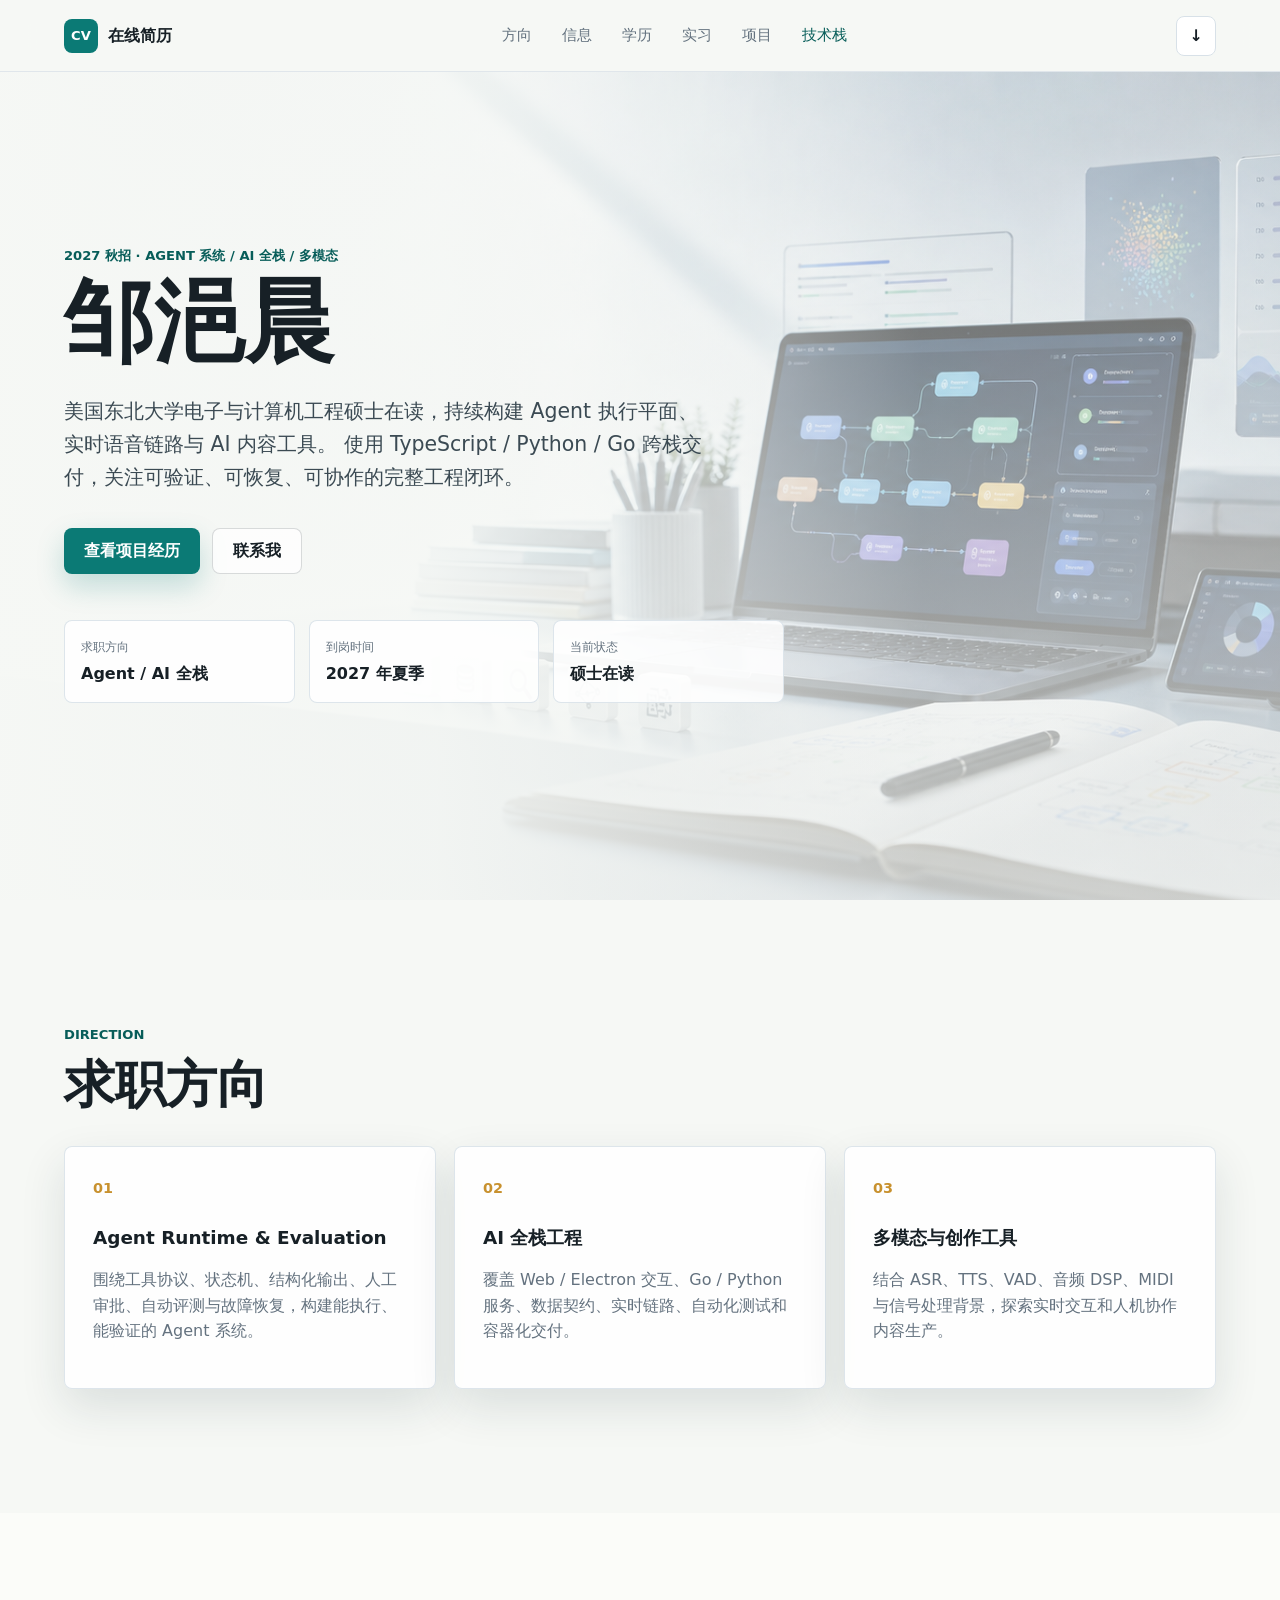
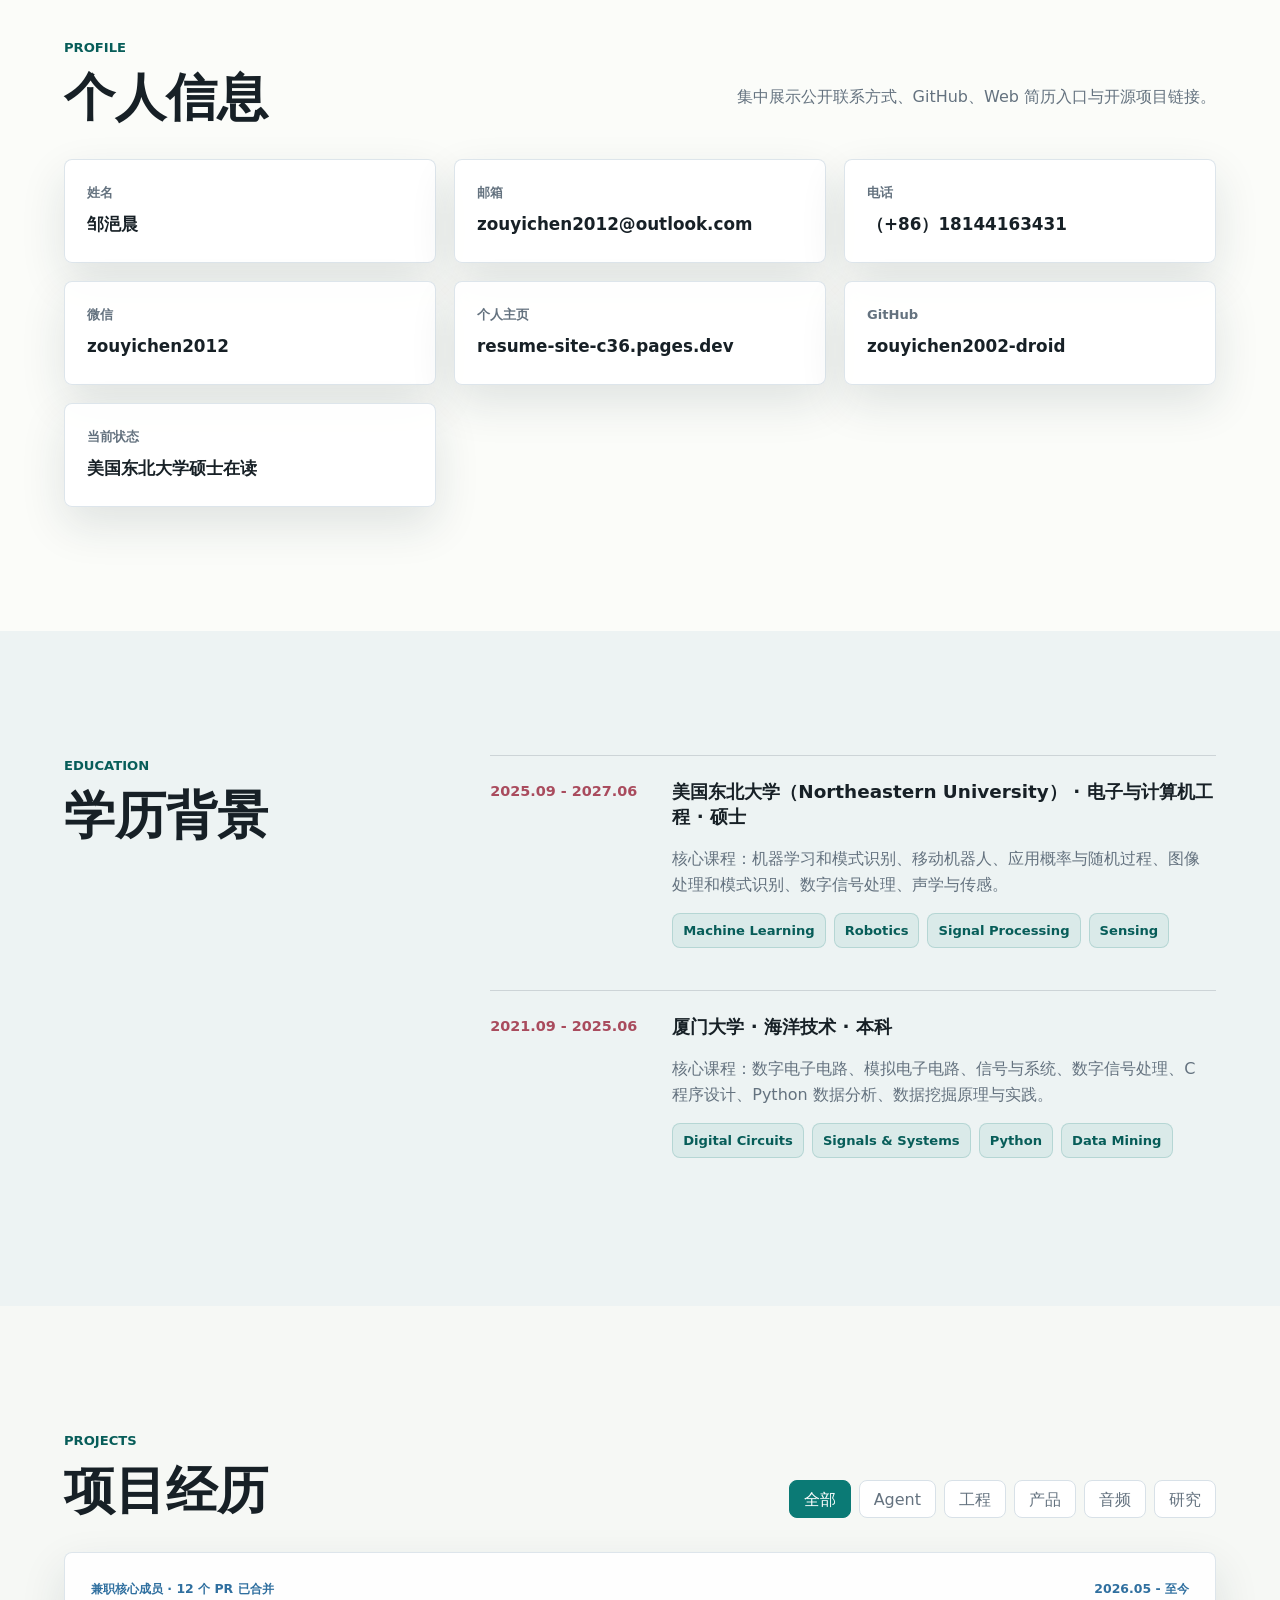
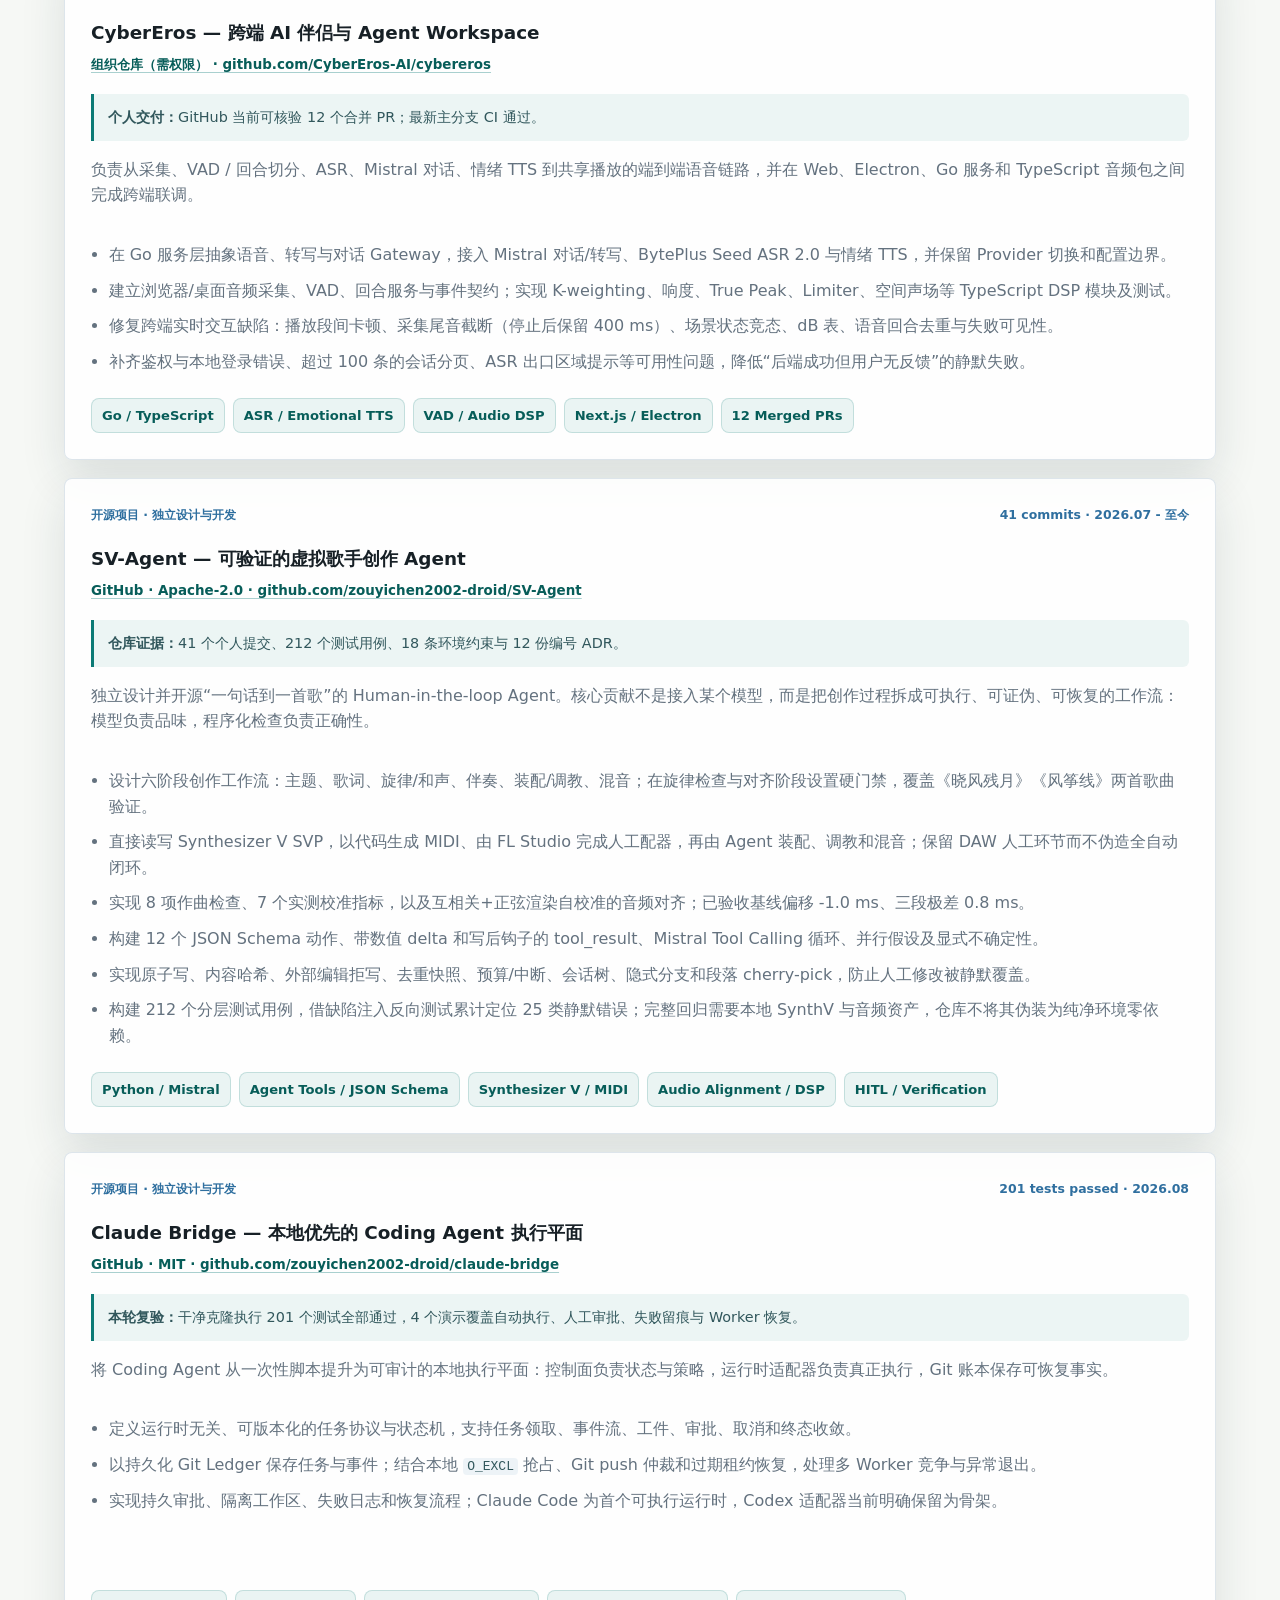
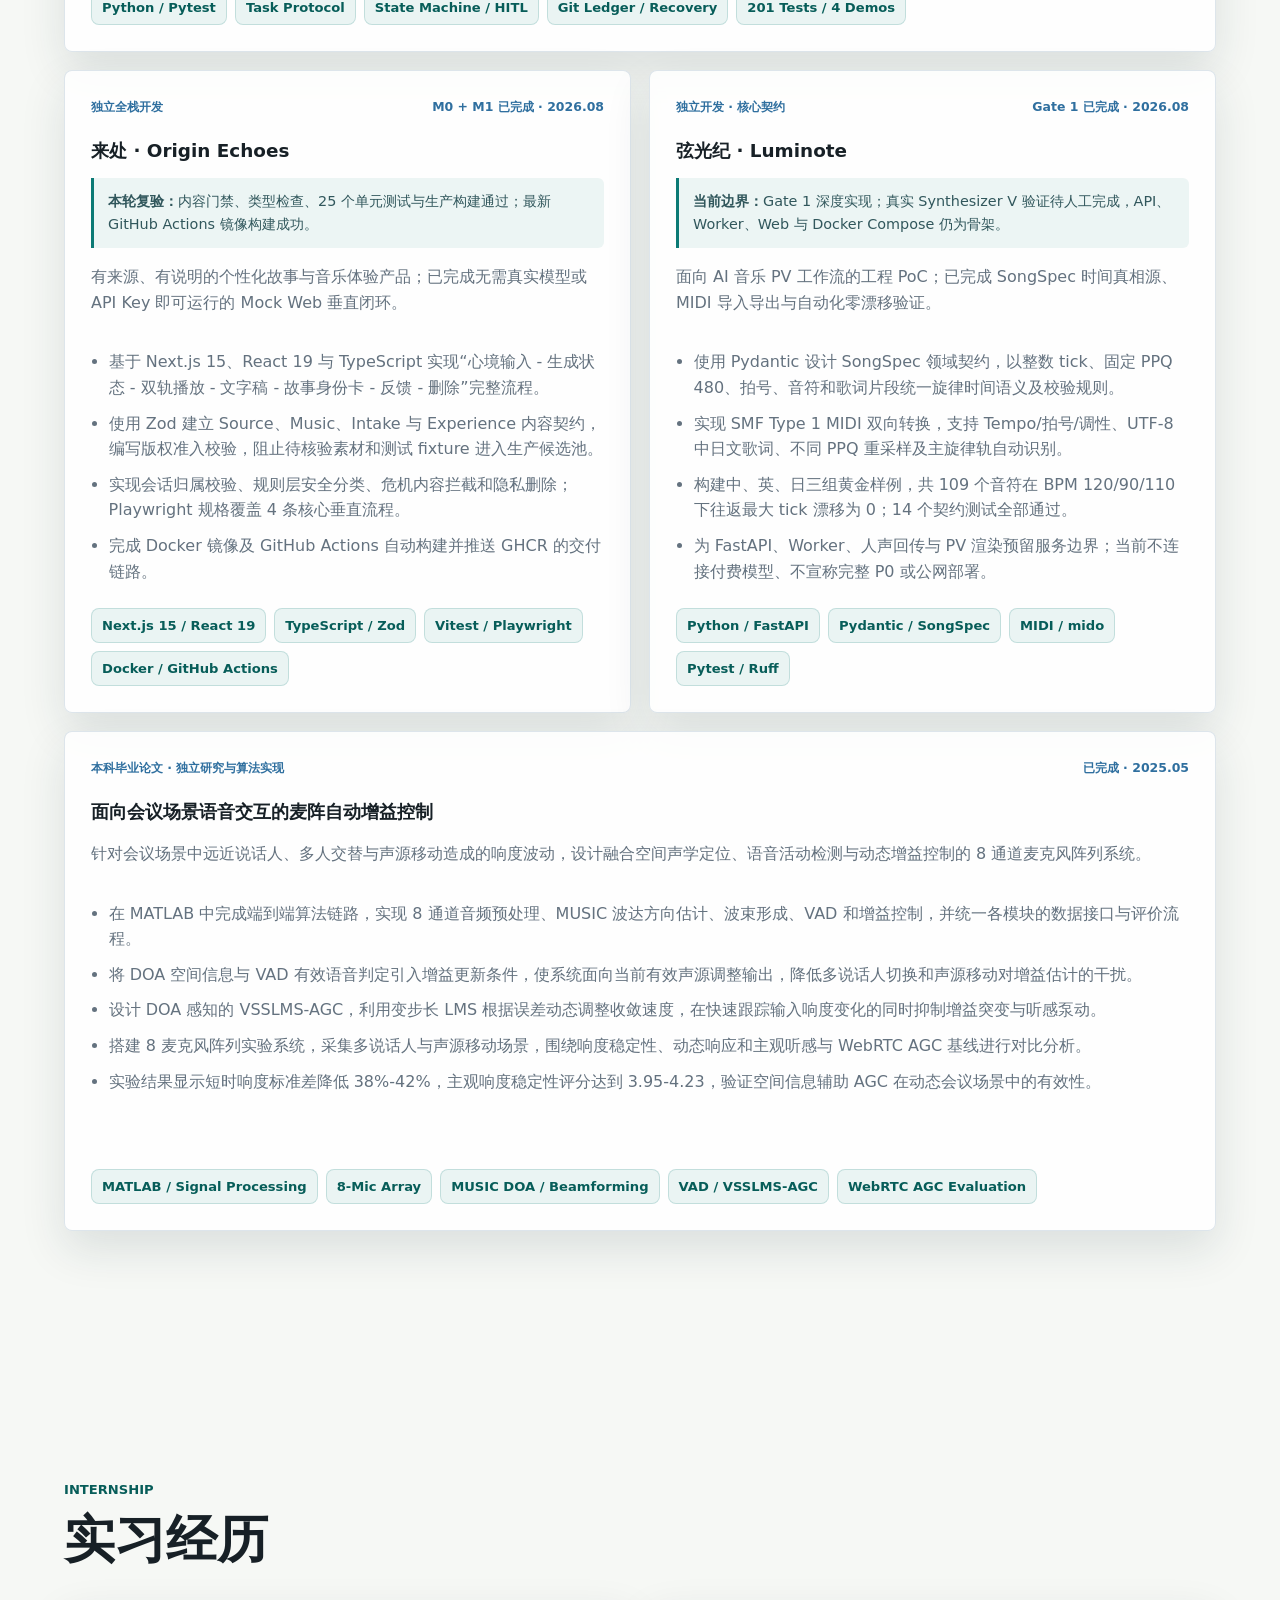
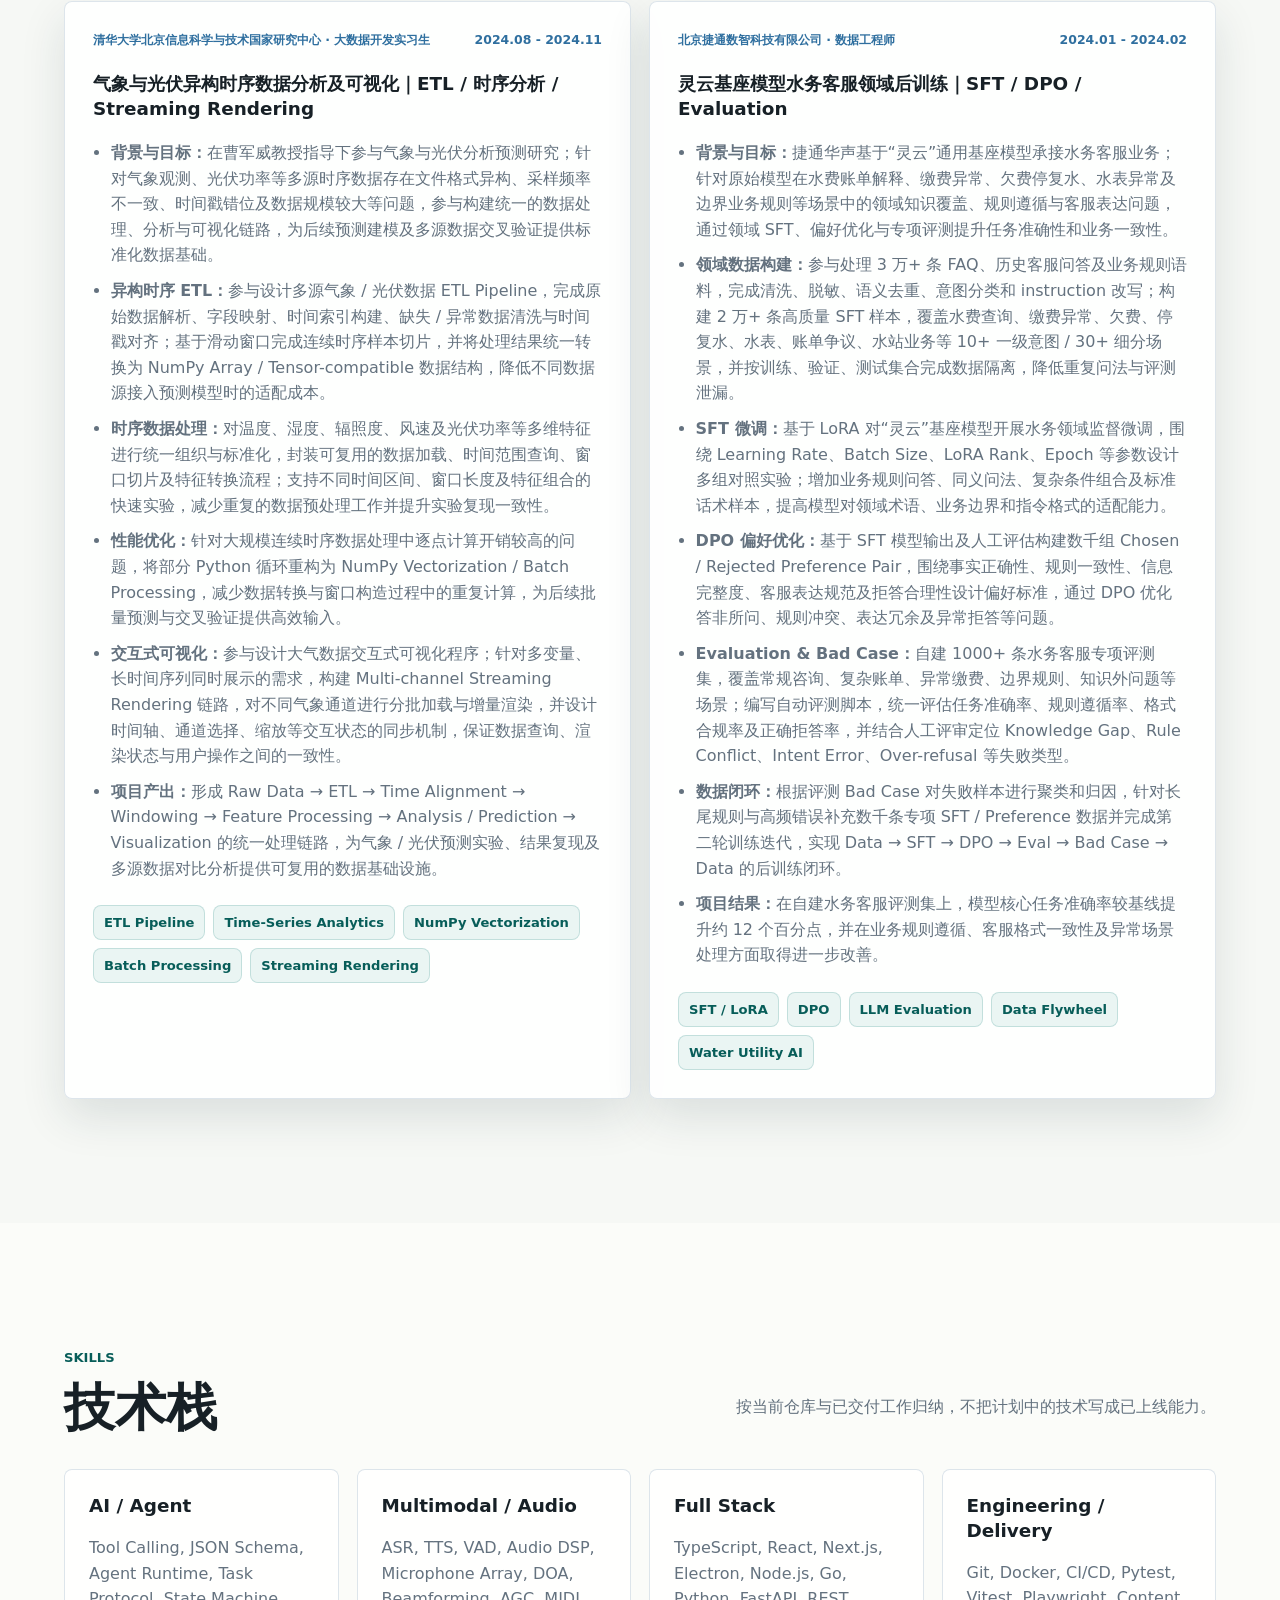
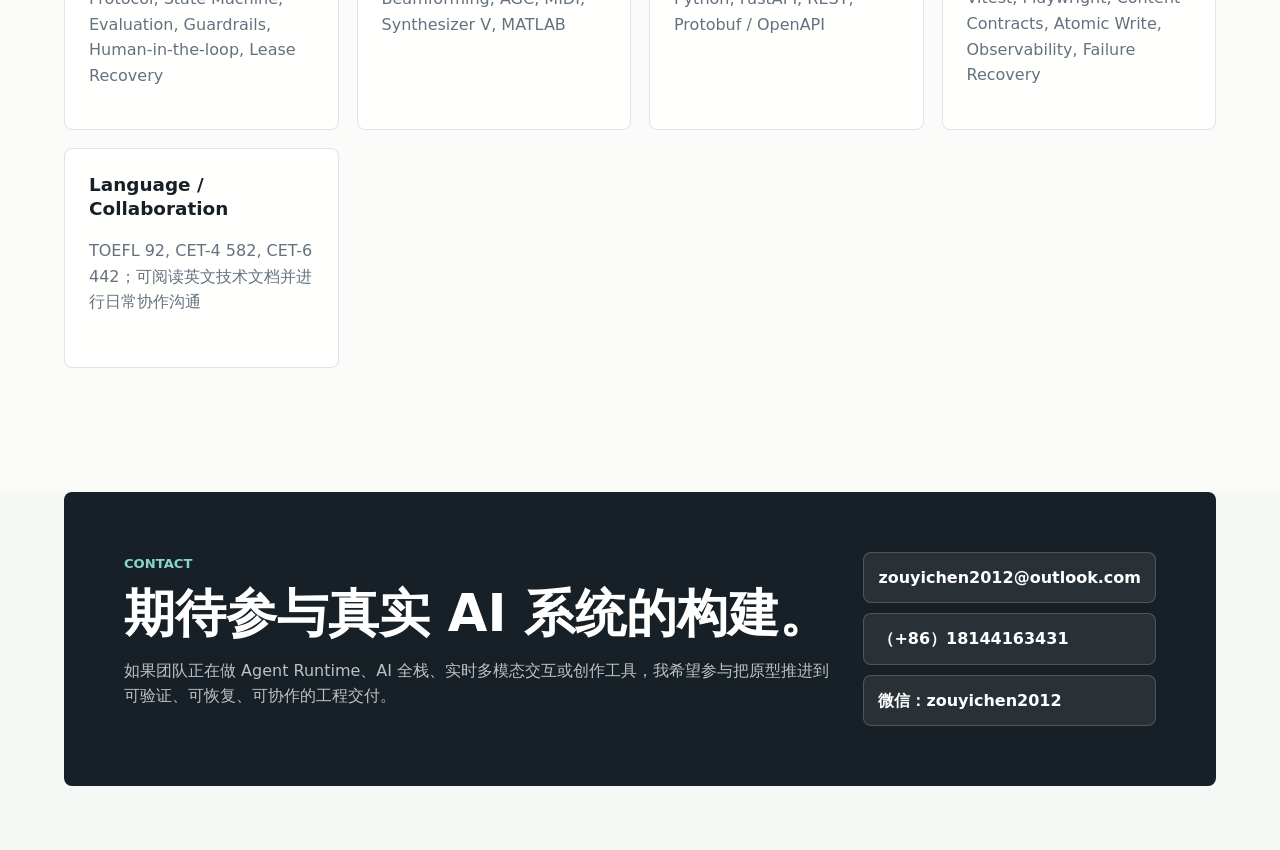
==== index.html @ dcbd3960 "Expand weather and solar internship experience" ====
<!doctype html>
<html lang="zh-CN">
  <head>
    <meta charset="UTF-8" />
    <meta name="viewport" content="width=device-width, initial-scale=1.0" />
    <title>邹浥晨 | Agent 系统 / AI 全栈 / 多模态工程</title>
    <meta
      name="description"
      content="邹浥晨的 2027 秋招在线简历，聚焦 Agent 系统、AI 全栈、多模态交互与可验证工程交付。"
    />
    <meta property="og:title" content="邹浥晨 | Agent 系统 / AI 全栈 / 多模态工程" />
    <meta
      property="og:description"
      content="Agent 系统、AI 全栈与多模态交互方向的在线简历和项目证据主页。"
    />
    <meta property="og:type" content="website" />
    <link
      rel="icon"
      href="data:image/svg+xml,%3Csvg xmlns='http://www.w3.org/2000/svg' viewBox='0 0 64 64'%3E%3Crect width='64' height='64' rx='14' fill='%230b7a75'/%3E%3Ctext x='32' y='40' text-anchor='middle' font-size='24' font-family='Arial' font-weight='700' fill='white'%3ECV%3C/text%3E%3C/svg%3E"
    />
    <link rel="stylesheet" href="styles.css?v=20260826-github-audit" />
  </head>
  <body>
    <header class="site-header">
      <a class="brand" href="#top" aria-label="返回顶部">
        <span class="brand-mark">CV</span>
        <span>在线简历</span>
      </a>
      <nav class="nav" aria-label="主导航">
        <a href="#direction">方向</a>
        <a href="#profile">信息</a>
        <a href="#education">学历</a>
        <a href="#internship">实习</a>
        <a href="#projects">项目</a>
        <a href="#skills">技术栈</a>
      </nav>
      <a class="icon-button" href="job-search/resume-v2/output/pdf/主版本/邹浥晨_AI-Agent开发工程师_V2.pdf" download title="下载 A4 PDF 简历">
        <span aria-hidden="true">↓</span>
        <span class="sr-only">下载 A4 PDF 简历</span>
      </a>
    </header>

    <main id="top">
      <section class="hero" aria-label="简历首页">
        <img class="hero-image" src="assets/ai-agent-hero.png" alt="AI 应用开发工作台视觉图" />
        <div class="hero-overlay"></div>
        <div class="hero-content">
          <p class="eyebrow">2027 秋招 · Agent 系统 / AI 全栈 / 多模态</p>
          <h1>邹浥晨</h1>
          <p class="hero-subtitle">
            美国东北大学电子与计算机工程硕士在读，持续构建 Agent 执行平面、实时语音链路与 AI 内容工具。
            使用 TypeScript / Python / Go 跨栈交付，关注可验证、可恢复、可协作的完整工程闭环。
          </p>
          <div class="hero-actions">
            <a class="primary-action" href="#projects">查看项目经历</a>
            <a class="secondary-action" href="mailto:zouyichen2012@outlook.com">联系我</a>
          </div>
          <dl class="hero-facts">
            <div>
              <dt>求职方向</dt>
              <dd>Agent / AI 全栈</dd>
            </div>
            <div>
              <dt>到岗时间</dt>
              <dd>2027 年夏季</dd>
            </div>
            <div>
              <dt>当前状态</dt>
              <dd>硕士在读</dd>
            </div>
          </dl>
        </div>
      </section>

      <section class="section intro-section" id="direction" aria-label="求职方向">
        <div class="section-heading">
          <p class="eyebrow">Direction</p>
          <h2>求职方向</h2>
        </div>
        <div class="intro-grid">
          <article>
            <span class="metric">01</span>
            <h3>Agent Runtime &amp; Evaluation</h3>
            <p>围绕工具协议、状态机、结构化输出、人工审批、自动评测与故障恢复，构建能执行、能验证的 Agent 系统。</p>
          </article>
          <article>
            <span class="metric">02</span>
            <h3>AI 全栈工程</h3>
            <p>覆盖 Web / Electron 交互、Go / Python 服务、数据契约、实时链路、自动化测试和容器化交付。</p>
          </article>
          <article>
            <span class="metric">03</span>
            <h3>多模态与创作工具</h3>
            <p>结合 ASR、TTS、VAD、音频 DSP、MIDI 与信号处理背景，探索实时交互和人机协作内容生产。</p>
          </article>
        </div>
      </section>

      <section class="section profile-section" id="profile" aria-label="个人信息">
        <div class="section-heading split">
          <div>
            <p class="eyebrow">Profile</p>
            <h2>个人信息</h2>
          </div>
          <p class="section-note">集中展示公开联系方式、GitHub、Web 简历入口与开源项目链接。</p>
        </div>
        <div class="profile-grid">
          <div>
            <span>姓名</span>
            <strong>邹浥晨</strong>
          </div>
          <div>
            <span>邮箱</span>
            <strong>zouyichen2012@outlook.com</strong>
          </div>
          <div>
            <span>电话</span>
            <strong>（+86）18144163431</strong>
          </div>
          <div>
            <span>微信</span>
            <strong>zouyichen2012</strong>
          </div>
          <div>
            <span>个人主页</span>
            <strong><a href="https://resume-site-c36.pages.dev/" target="_blank" rel="noreferrer">resume-site-c36.pages.dev</a></strong>
          </div>
          <div>
            <span>GitHub</span>
            <strong><a href="https://github.com/zouyichen2002-droid" target="_blank" rel="noreferrer">zouyichen2002-droid</a></strong>
          </div>
          <div>
            <span>当前状态</span>
            <strong>美国东北大学硕士在读</strong>
          </div>
        </div>
      </section>

      <section class="section two-column" id="education" aria-label="学历背景">
        <div class="section-heading">
          <p class="eyebrow">Education</p>
          <h2>学历背景</h2>
        </div>
        <div class="timeline">
          <article class="timeline-item">
            <time>2025.09 - 2027.06</time>
            <div>
              <h3>美国东北大学（Northeastern University） · 电子与计算机工程 · 硕士</h3>
              <p>核心课程：机器学习和模式识别、移动机器人、应用概率与随机过程、图像处理和模式识别、数字信号处理、声学与传感。</p>
              <div class="tags">
                <span>Machine Learning</span>
                <span>Robotics</span>
                <span>Signal Processing</span>
                <span>Sensing</span>
              </div>
            </div>
          </article>
          <article class="timeline-item">
            <time>2021.09 - 2025.06</time>
            <div>
              <h3>厦门大学 · 海洋技术 · 本科</h3>
              <p>核心课程：数字电子电路、模拟电子电路、信号与系统、数字信号处理、C 程序设计、Python 数据分析、数据挖掘原理与实践。</p>
              <div class="tags">
                <span>Digital Circuits</span>
                <span>Signals &amp; Systems</span>
                <span>Python</span>
                <span>Data Mining</span>
              </div>
            </div>
          </article>
        </div>
      </section>

      <section class="section projects-section" id="projects" aria-label="项目经历">
        <div class="section-heading split">
          <div>
            <p class="eyebrow">Projects</p>
            <h2>项目经历</h2>
          </div>
          <div class="project-tabs" role="tablist" aria-label="项目筛选">
            <button class="tab is-active" type="button" data-filter="all">全部</button>
            <button class="tab" type="button" data-filter="agent">Agent</button>
            <button class="tab" type="button" data-filter="engineering">工程</button>
            <button class="tab" type="button" data-filter="product">产品</button>
            <button class="tab" type="button" data-filter="audio">音频</button>
            <button class="tab" type="button" data-filter="research">研究</button>
          </div>
        </div>

        <div class="project-grid">
          <article class="project-card project-card--featured" data-tags="agent engineering audio product ai">
            <div class="card-topline">
              <span>兼职核心成员 · 12 个 PR 已合并</span>
              <span>2026.05 - 至今</span>
            </div>
            <h3>CyberEros — 跨端 AI 伴侣与 Agent Workspace</h3>
            <a class="project-repo-link" href="https://github.com/CyberEros-AI/cybereros" target="_blank" rel="noreferrer">组织仓库（需权限） · github.com/CyberEros-AI/cybereros</a>
            <p class="project-proof"><strong>个人交付：</strong>GitHub 当前可核验 12 个合并 PR；最新主分支 CI 通过。</p>
            <p>负责从采集、VAD / 回合切分、ASR、Mistral 对话、情绪 TTS 到共享播放的端到端语音链路，并在 Web、Electron、Go 服务和 TypeScript 音频包之间完成跨端联调。</p>
            <ul>
              <li>在 Go 服务层抽象语音、转写与对话 Gateway，接入 Mistral 对话/转写、BytePlus Seed ASR 2.0 与情绪 TTS，并保留 Provider 切换和配置边界。</li>
              <li>建立浏览器/桌面音频采集、VAD、回合服务与事件契约；实现 K-weighting、响度、True Peak、Limiter、空间声场等 TypeScript DSP 模块及测试。</li>
              <li>修复跨端实时交互缺陷：播放段间卡顿、采集尾音截断（停止后保留 400 ms）、场景状态竞态、dB 表、语音回合去重与失败可见性。</li>
              <li>补齐鉴权与本地登录错误、超过 100 条的会话分页、ASR 出口区域提示等可用性问题，降低“后端成功但用户无反馈”的静默失败。</li>
            </ul>
            <div class="tags">
              <span>Go / TypeScript</span>
              <span>ASR / Emotional TTS</span>
              <span>VAD / Audio DSP</span>
              <span>Next.js / Electron</span>
              <span>12 Merged PRs</span>
            </div>
          </article>

          <article class="project-card project-card--featured" data-tags="agent engineering audio product ai">
            <div class="card-topline">
              <span>开源项目 · 独立设计与开发</span>
              <span>41 commits · 2026.07 - 至今</span>
            </div>
            <h3>SV-Agent — 可验证的虚拟歌手创作 Agent</h3>
            <a class="project-repo-link" href="https://github.com/zouyichen2002-droid/SV-Agent" target="_blank" rel="noreferrer">GitHub · Apache-2.0 · github.com/zouyichen2002-droid/SV-Agent</a>
            <p class="project-proof"><strong>仓库证据：</strong>41 个个人提交、212 个测试用例、18 条环境约束与 12 份编号 ADR。</p>
            <p>独立设计并开源“一句话到一首歌”的 Human-in-the-loop Agent。核心贡献不是接入某个模型，而是把创作过程拆成可执行、可证伪、可恢复的工作流：模型负责品味，程序化检查负责正确性。</p>
            <ul>
              <li>设计六阶段创作工作流：主题、歌词、旋律/和声、伴奏、装配/调教、混音；在旋律检查与对齐阶段设置硬门禁，覆盖《晓风残月》《风筝线》两首歌曲验证。</li>
              <li>直接读写 Synthesizer V SVP，以代码生成 MIDI、由 FL Studio 完成人工配器，再由 Agent 装配、调教和混音；保留 DAW 人工环节而不伪造全自动闭环。</li>
              <li>实现 8 项作曲检查、7 个实测校准指标，以及互相关+正弦渲染自校准的音频对齐；已验收基线偏移 -1.0 ms、三段极差 0.8 ms。</li>
              <li>构建 12 个 JSON Schema 动作、带数值 delta 和写后钩子的 tool_result、Mistral Tool Calling 循环、并行假设及显式不确定性。</li>
              <li>实现原子写、内容哈希、外部编辑拒写、去重快照、预算/中断、会话树、隐式分支和段落 cherry-pick，防止人工修改被静默覆盖。</li>
              <li>构建 212 个分层测试用例，借缺陷注入反向测试累计定位 25 类静默错误；完整回归需要本地 SynthV 与音频资产，仓库不将其伪装为纯净环境零依赖。</li>
            </ul>
            <div class="tags">
              <span>Python / Mistral</span>
              <span>Agent Tools / JSON Schema</span>
              <span>Synthesizer V / MIDI</span>
              <span>Audio Alignment / DSP</span>
              <span>HITL / Verification</span>
            </div>
          </article>

          <article class="project-card project-card--featured" data-tags="agent engineering ai">
            <div class="card-topline">
              <span>开源项目 · 独立设计与开发</span>
              <span>201 tests passed · 2026.08</span>
            </div>
            <h3>Claude Bridge — 本地优先的 Coding Agent 执行平面</h3>
            <a class="project-repo-link" href="https://github.com/zouyichen2002-droid/claude-bridge" target="_blank" rel="noreferrer">GitHub · MIT · github.com/zouyichen2002-droid/claude-bridge</a>
            <p class="project-proof"><strong>本轮复验：</strong>干净克隆执行 201 个测试全部通过，4 个演示覆盖自动执行、人工审批、失败留痕与 Worker 恢复。</p>
            <p>将 Coding Agent 从一次性脚本提升为可审计的本地执行平面：控制面负责状态与策略，运行时适配器负责真正执行，Git 账本保存可恢复事实。</p>
            <ul>
              <li>定义运行时无关、可版本化的任务协议与状态机，支持任务领取、事件流、工件、审批、取消和终态收敛。</li>
              <li>以持久化 Git Ledger 保存任务与事件；结合本地 <code>O_EXCL</code> 抢占、Git push 仲裁和过期租约恢复，处理多 Worker 竞争与异常退出。</li>
              <li>实现持久审批、隔离工作区、失败日志和恢复流程；Claude Code 为首个可执行运行时，Codex 适配器当前明确保留为骨架。</li>
            </ul>
            <div class="tags">
              <span>Python / Pytest</span>
              <span>Task Protocol</span>
              <span>State Machine / HITL</span>
              <span>Git Ledger / Recovery</span>
              <span>201 Tests / 4 Demos</span>
            </div>
          </article>

          <article class="project-card" data-tags="audio product engineering ai">
            <div class="card-topline">
              <span>独立全栈开发</span>
              <span>M0 + M1 已完成 · 2026.08</span>
            </div>
            <h3>来处 · Origin Echoes</h3>
            <p class="project-proof"><strong>本轮复验：</strong>内容门禁、类型检查、25 个单元测试与生产构建通过；最新 GitHub Actions 镜像构建成功。</p>
            <p>有来源、有说明的个性化故事与音乐体验产品；已完成无需真实模型或 API Key 即可运行的 Mock Web 垂直闭环。</p>
            <ul>
              <li>基于 Next.js 15、React 19 与 TypeScript 实现“心境输入 - 生成状态 - 双轨播放 - 文字稿 - 故事身份卡 - 反馈 - 删除”完整流程。</li>
              <li>使用 Zod 建立 Source、Music、Intake 与 Experience 内容契约，编写版权准入校验，阻止待核验素材和测试 fixture 进入生产候选池。</li>
              <li>实现会话归属校验、规则层安全分类、危机内容拦截和隐私删除；Playwright 规格覆盖 4 条核心垂直流程。</li>
              <li>完成 Docker 镜像及 GitHub Actions 自动构建并推送 GHCR 的交付链路。</li>
            </ul>
            <div class="tags">
              <span>Next.js 15 / React 19</span>
              <span>TypeScript / Zod</span>
              <span>Vitest / Playwright</span>
              <span>Docker / GitHub Actions</span>
            </div>
          </article>

          <article class="project-card" data-tags="audio product engineering ai">
            <div class="card-topline">
              <span>独立开发 · 核心契约</span>
              <span>Gate 1 已完成 · 2026.08</span>
            </div>
            <h3>弦光纪 · Luminote</h3>
            <p class="project-proof"><strong>当前边界：</strong>Gate 1 深度实现；真实 Synthesizer V 验证待人工完成，API、Worker、Web 与 Docker Compose 仍为骨架。</p>
            <p>面向 AI 音乐 PV 工作流的工程 PoC；已完成 SongSpec 时间真相源、MIDI 导入导出与自动化零漂移验证。</p>
            <ul>
              <li>使用 Pydantic 设计 SongSpec 领域契约，以整数 tick、固定 PPQ 480、拍号、音符和歌词片段统一旋律时间语义及校验规则。</li>
              <li>实现 SMF Type 1 MIDI 双向转换，支持 Tempo/拍号/调性、UTF-8 中日文歌词、不同 PPQ 重采样及主旋律轨自动识别。</li>
              <li>构建中、英、日三组黄金样例，共 109 个音符在 BPM 120/90/110 下往返最大 tick 漂移为 0；14 个契约测试全部通过。</li>
              <li>为 FastAPI、Worker、人声回传与 PV 渲染预留服务边界；当前不连接付费模型、不宣称完整 P0 或公网部署。</li>
            </ul>
            <div class="tags">
              <span>Python / FastAPI</span>
              <span>Pydantic / SongSpec</span>
              <span>MIDI / mido</span>
              <span>Pytest / Ruff</span>
            </div>
          </article>

          <article class="project-card project-card--featured" data-tags="audio research engineering">
            <div class="card-topline">
              <span>本科毕业论文 · 独立研究与算法实现</span>
              <span>已完成 · 2025.05</span>
            </div>
            <h3>面向会议场景语音交互的麦阵自动增益控制</h3>
            <p>针对会议场景中远近说话人、多人交替与声源移动造成的响度波动，设计融合空间声学定位、语音活动检测与动态增益控制的 8 通道麦克风阵列系统。</p>
            <ul>
              <li>在 MATLAB 中完成端到端算法链路，实现 8 通道音频预处理、MUSIC 波达方向估计、波束形成、VAD 和增益控制，并统一各模块的数据接口与评价流程。</li>
              <li>将 DOA 空间信息与 VAD 有效语音判定引入增益更新条件，使系统面向当前有效声源调整输出，降低多说话人切换和声源移动对增益估计的干扰。</li>
              <li>设计 DOA 感知的 VSSLMS-AGC，利用变步长 LMS 根据误差动态调整收敛速度，在快速跟踪输入响度变化的同时抑制增益突变与听感泵动。</li>
              <li>搭建 8 麦克风阵列实验系统，采集多说话人与声源移动场景，围绕响度稳定性、动态响应和主观听感与 WebRTC AGC 基线进行对比分析。</li>
              <li>实验结果显示短时响度标准差降低 38%-42%，主观响度稳定性评分达到 3.95-4.23，验证空间信息辅助 AGC 在动态会议场景中的有效性。</li>
            </ul>
            <div class="tags">
              <span>MATLAB / Signal Processing</span>
              <span>8-Mic Array</span>
              <span>MUSIC DOA / Beamforming</span>
              <span>VAD / VSSLMS-AGC</span>
              <span>WebRTC AGC Evaluation</span>
            </div>
          </article>
        </div>
      </section>

      <section class="section" id="internship" aria-label="实习经历">
        <div class="section-heading">
          <p class="eyebrow">Internship</p>
          <h2>实习经历</h2>
        </div>
        <div class="experience-list">
          <article class="experience-card">
            <div class="card-topline">
              <span>清华大学北京信息科学与技术国家研究中心 · 大数据开发实习生</span>
              <span>2024.08 - 2024.11</span>
            </div>
            <h3>气象与光伏异构时序数据分析及可视化｜ETL / 时序分析 / Streaming Rendering</h3>
            <ul>
              <li><strong>背景与目标：</strong>在曹军威教授指导下参与气象与光伏分析预测研究；针对气象观测、光伏功率等多源时序数据存在文件格式异构、采样频率不一致、时间戳错位及数据规模较大等问题，参与构建统一的数据处理、分析与可视化链路，为后续预测建模及多源数据交叉验证提供标准化数据基础。</li>
              <li><strong>异构时序 ETL：</strong>参与设计多源气象 / 光伏数据 ETL Pipeline，完成原始数据解析、字段映射、时间索引构建、缺失 / 异常数据清洗与时间戳对齐；基于滑动窗口完成连续时序样本切片，并将处理结果统一转换为 NumPy Array / Tensor-compatible 数据结构，降低不同数据源接入预测模型时的适配成本。</li>
              <li><strong>时序数据处理：</strong>对温度、湿度、辐照度、风速及光伏功率等多维特征进行统一组织与标准化，封装可复用的数据加载、时间范围查询、窗口切片及特征转换流程；支持不同时间区间、窗口长度及特征组合的快速实验，减少重复的数据预处理工作并提升实验复现一致性。</li>
              <li><strong>性能优化：</strong>针对大规模连续时序数据处理中逐点计算开销较高的问题，将部分 Python 循环重构为 NumPy Vectorization / Batch Processing，减少数据转换与窗口构造过程中的重复计算，为后续批量预测与交叉验证提供高效输入。</li>
              <li><strong>交互式可视化：</strong>参与设计大气数据交互式可视化程序；针对多变量、长时间序列同时展示的需求，构建 Multi-channel Streaming Rendering 链路，对不同气象通道进行分批加载与增量渲染，并设计时间轴、通道选择、缩放等交互状态的同步机制，保证数据查询、渲染状态与用户操作之间的一致性。</li>
              <li><strong>项目产出：</strong>形成 Raw Data → ETL → Time Alignment → Windowing → Feature Processing → Analysis / Prediction → Visualization 的统一处理链路，为气象 / 光伏预测实验、结果复现及多源数据对比分析提供可复用的数据基础设施。</li>
            </ul>
            <div class="tags">
              <span>ETL Pipeline</span>
              <span>Time-Series Analytics</span>
              <span>NumPy Vectorization</span>
              <span>Batch Processing</span>
              <span>Streaming Rendering</span>
            </div>
          </article>

          <article class="experience-card">
            <div class="card-topline">
              <span>北京捷通数智科技有限公司 · 数据工程师</span>
              <span>2024.01 - 2024.02</span>
            </div>
            <h3>灵云基座模型水务客服领域后训练｜SFT / DPO / Evaluation</h3>
            <ul>
              <li><strong>背景与目标：</strong>捷通华声基于“灵云”通用基座模型承接水务客服业务；针对原始模型在水费账单解释、缴费异常、欠费停复水、水表异常及边界业务规则等场景中的领域知识覆盖、规则遵循与客服表达问题，通过领域 SFT、偏好优化与专项评测提升任务准确性和业务一致性。</li>
              <li><strong>领域数据构建：</strong>参与处理 3 万+ 条 FAQ、历史客服问答及业务规则语料，完成清洗、脱敏、语义去重、意图分类和 instruction 改写；构建 2 万+ 条高质量 SFT 样本，覆盖水费查询、缴费异常、欠费、停复水、水表、账单争议、水站业务等 10+ 一级意图 / 30+ 细分场景，并按训练、验证、测试集合完成数据隔离，降低重复问法与评测泄漏。</li>
              <li><strong>SFT 微调：</strong>基于 LoRA 对“灵云”基座模型开展水务领域监督微调，围绕 Learning Rate、Batch Size、LoRA Rank、Epoch 等参数设计多组对照实验；增加业务规则问答、同义问法、复杂条件组合及标准话术样本，提高模型对领域术语、业务边界和指令格式的适配能力。</li>
              <li><strong>DPO 偏好优化：</strong>基于 SFT 模型输出及人工评估构建数千组 Chosen / Rejected Preference Pair，围绕事实正确性、规则一致性、信息完整度、客服表达规范及拒答合理性设计偏好标准，通过 DPO 优化答非所问、规则冲突、表达冗余及异常拒答等问题。</li>
              <li><strong>Evaluation &amp; Bad Case：</strong>自建 1000+ 条水务客服专项评测集，覆盖常规咨询、复杂账单、异常缴费、边界规则、知识外问题等场景；编写自动评测脚本，统一评估任务准确率、规则遵循率、格式合规率及正确拒答率，并结合人工评审定位 Knowledge Gap、Rule Conflict、Intent Error、Over-refusal 等失败类型。</li>
              <li><strong>数据闭环：</strong>根据评测 Bad Case 对失败样本进行聚类和归因，针对长尾规则与高频错误补充数千条专项 SFT / Preference 数据并完成第二轮训练迭代，实现 Data → SFT → DPO → Eval → Bad Case → Data 的后训练闭环。</li>
              <li><strong>项目结果：</strong>在自建水务客服评测集上，模型核心任务准确率较基线提升约 12 个百分点，并在业务规则遵循、客服格式一致性及异常场景处理方面取得进一步改善。</li>
            </ul>
            <div class="tags">
              <span>SFT / LoRA</span>
              <span>DPO</span>
              <span>LLM Evaluation</span>
              <span>Data Flywheel</span>
              <span>Water Utility AI</span>
            </div>
          </article>
        </div>
      </section>

      <section class="section skills-section" id="skills" aria-label="技术栈">
        <div class="section-heading split">
          <div>
            <p class="eyebrow">Skills</p>
            <h2>技术栈</h2>
          </div>
          <p class="section-note">按当前仓库与已交付工作归纳，不把计划中的技术写成已上线能力。</p>
        </div>
        <div class="skill-board">
          <div>
            <h3>AI / Agent</h3>
            <p>Tool Calling, JSON Schema, Agent Runtime, Task Protocol, State Machine, Evaluation, Guardrails, Human-in-the-loop, Lease Recovery</p>
          </div>
          <div>
            <h3>Multimodal / Audio</h3>
            <p>ASR, TTS, VAD, Audio DSP, Microphone Array, DOA, Beamforming, AGC, MIDI, Synthesizer V, MATLAB</p>
          </div>
          <div>
            <h3>Full Stack</h3>
            <p>TypeScript, React, Next.js, Electron, Node.js, Go, Python, FastAPI, REST, Protobuf / OpenAPI</p>
          </div>
          <div>
            <h3>Engineering / Delivery</h3>
            <p>Git, Docker, CI/CD, Pytest, Vitest, Playwright, Content Contracts, Atomic Write, Observability, Failure Recovery</p>
          </div>
          <div>
            <h3>Language / Collaboration</h3>
            <p>TOEFL 92, CET-4 582, CET-6 442；可阅读英文技术文档并进行日常协作沟通</p>
          </div>
        </div>
      </section>

      <section class="contact-section" id="contact" aria-label="联系方式">
        <div>
          <p class="eyebrow">Contact</p>
          <h2>期待参与真实 AI 系统的构建。</h2>
          <p>如果团队正在做 Agent Runtime、AI 全栈、实时多模态交互或创作工具，我希望参与把原型推进到可验证、可恢复、可协作的工程交付。</p>
        </div>
        <div class="contact-actions">
          <a href="mailto:zouyichen2012@outlook.com">zouyichen2012@outlook.com</a>
          <a href="tel:+8618144163431">（+86）18144163431</a>
          <a href="#profile">微信：zouyichen2012</a>
        </div>
      </section>
    </main>

    <script src="script.js"></script>
  </body>
</html>
---- styles.css ----
:root {
  color-scheme: light;
  --ink: #172026;
  --muted: #64727f;
  --line: #d8e1e8;
  --paper: #f6f8f5;
  --panel: #ffffff;
  --accent: #0b7a75;
  --accent-strong: #075d59;
  --blue: #2f6f9f;
  --gold: #c8912e;
  --rose: #a94b5d;
  --violet: #6d5bd0;
  --shadow: 0 18px 45px rgba(27, 46, 56, 0.12);
}

* {
  box-sizing: border-box;
}

html {
  scroll-behavior: smooth;
}

body {
  margin: 0;
  background: var(--paper);
  color: var(--ink);
  font-family:
    Inter, ui-sans-serif, system-ui, -apple-system, BlinkMacSystemFont, "Segoe UI",
    "PingFang SC", "Hiragino Sans GB", "Microsoft YaHei", sans-serif;
  line-height: 1.6;
}

a {
  color: inherit;
  text-decoration: none;
}

button {
  font: inherit;
}

.sr-only {
  position: absolute;
  width: 1px;
  height: 1px;
  padding: 0;
  margin: -1px;
  overflow: hidden;
  clip: rect(0, 0, 0, 0);
  white-space: nowrap;
  border: 0;
}

.site-header {
  position: sticky;
  top: 0;
  z-index: 20;
  display: flex;
  align-items: center;
  justify-content: space-between;
  min-height: 72px;
  padding: 0 5vw;
  background: rgba(246, 248, 245, 0.84);
  border-bottom: 1px solid rgba(216, 225, 232, 0.75);
  backdrop-filter: blur(18px);
}

.brand,
.nav,
.hero-actions,
.contact-actions,
.tags,
.project-tabs {
  display: flex;
  align-items: center;
}

.brand {
  gap: 10px;
  font-weight: 760;
}

.brand-mark {
  display: grid;
  place-items: center;
  width: 34px;
  height: 34px;
  color: #ffffff;
  background: var(--accent);
  border-radius: 8px;
  font-size: 0.82rem;
}

.nav {
  gap: clamp(12px, 2.5vw, 30px);
  color: var(--muted);
  font-size: 0.95rem;
}

.nav a {
  transition: color 160ms ease;
}

.nav a:hover,
.nav a.is-active {
  color: var(--accent-strong);
}

.icon-button {
  display: grid;
  place-items: center;
  width: 40px;
  height: 40px;
  border: 1px solid var(--line);
  border-radius: 8px;
  background: var(--panel);
  color: var(--ink);
  cursor: pointer;
  font-weight: 800;
}

.hero {
  position: relative;
  min-height: calc(100vh - 72px);
  display: grid;
  align-items: center;
  overflow: hidden;
  isolation: isolate;
}

.hero-image {
  position: absolute;
  inset: 0;
  width: 100%;
  height: 100%;
  object-fit: cover;
  object-position: center;
  z-index: -2;
}

.hero-overlay {
  position: absolute;
  inset: 0;
  z-index: -1;
  background:
    linear-gradient(90deg, rgba(246, 248, 245, 0.98) 0%, rgba(246, 248, 245, 0.88) 34%, rgba(246, 248, 245, 0.26) 72%),
    linear-gradient(0deg, rgba(246, 248, 245, 0.72), rgba(246, 248, 245, 0.1));
}

.hero-content {
  width: min(760px, 90vw);
  margin-left: 5vw;
  padding: 72px 0 96px;
}

.eyebrow {
  margin: 0 0 12px;
  color: var(--accent-strong);
  font-size: 0.82rem;
  font-weight: 760;
  text-transform: uppercase;
}

h1,
h2,
h3,
p {
  overflow-wrap: anywhere;
}

h1 {
  margin: 0;
  max-width: 820px;
  font-size: clamp(2.8rem, 7vw, 6.5rem);
  line-height: 1;
  font-weight: 840;
}

h2 {
  margin: 0;
  font-size: clamp(2rem, 4vw, 3.5rem);
  line-height: 1.08;
}

h3 {
  margin: 0;
  font-size: 1.15rem;
  line-height: 1.35;
}

.hero-subtitle {
  max-width: 650px;
  margin: 28px 0 0;
  color: #3b4a53;
  font-size: clamp(1.05rem, 2vw, 1.28rem);
}

.hero-actions {
  flex-wrap: wrap;
  gap: 12px;
  margin-top: 34px;
}

.primary-action,
.secondary-action {
  min-height: 46px;
  display: inline-flex;
  align-items: center;
  justify-content: center;
  padding: 0 20px;
  border-radius: 8px;
  font-weight: 720;
}

.primary-action {
  color: #ffffff;
  background: var(--accent);
  box-shadow: 0 12px 28px rgba(11, 122, 117, 0.22);
}

.secondary-action {
  border: 1px solid rgba(23, 32, 38, 0.16);
  background: rgba(255, 255, 255, 0.74);
}

.hero-facts {
  display: grid;
  grid-template-columns: repeat(3, minmax(0, 1fr));
  gap: 14px;
  width: min(720px, 90vw);
  margin: 46px 0 0;
}

.hero-facts div,
.intro-grid article,
.project-card,
.skill-board div {
  background: rgba(255, 255, 255, 0.86);
  border: 1px solid rgba(216, 225, 232, 0.86);
  border-radius: 8px;
}

.hero-facts div {
  padding: 16px;
}

dt {
  color: var(--muted);
  font-size: 0.78rem;
}

dd {
  margin: 4px 0 0;
  font-weight: 760;
}

.section {
  padding: clamp(72px, 10vw, 124px) 5vw;
}

.section-heading {
  max-width: 860px;
  margin-bottom: 34px;
}

.section-heading.split {
  max-width: none;
  display: flex;
  align-items: end;
  justify-content: space-between;
  gap: 24px;
}

.intro-grid,
.project-grid,
.skill-board,
.profile-grid,
.experience-list {
  display: grid;
  gap: 18px;
}

.intro-grid {
  grid-template-columns: repeat(3, minmax(0, 1fr));
}

.intro-grid article {
  padding: 28px;
  box-shadow: var(--shadow);
}

.metric {
  display: inline-block;
  margin-bottom: 26px;
  color: var(--gold);
  font-size: 0.9rem;
  font-weight: 820;
}

.intro-grid p,
.project-card p,
.project-card li,
.experience-card li,
.timeline-item p,
.skill-board p,
.contact-section p,
.section-note {
  color: var(--muted);
}

.profile-section {
  background: #fbfcf9;
}

.profile-grid {
  grid-template-columns: repeat(3, minmax(0, 1fr));
}

.profile-grid div,
.experience-card {
  background: rgba(255, 255, 255, 0.9);
  border: 1px solid rgba(216, 225, 232, 0.86);
  border-radius: 8px;
  box-shadow: var(--shadow);
}

.profile-grid div {
  min-height: 104px;
  padding: 22px;
}

.profile-grid span {
  display: block;
  color: var(--muted);
  font-size: 0.82rem;
  font-weight: 720;
}

.profile-grid strong {
  display: block;
  margin-top: 8px;
  font-size: 1.05rem;
  overflow-wrap: anywhere;
}

.profile-grid strong a {
  color: inherit;
  text-decoration: none;
}

.profile-grid strong a:hover {
  color: var(--accent-strong);
}

.project-tabs {
  gap: 8px;
  flex-wrap: wrap;
}

.tab {
  min-height: 38px;
  padding: 0 14px;
  border: 1px solid var(--line);
  border-radius: 8px;
  background: var(--panel);
  color: var(--muted);
  cursor: pointer;
}

.tab.is-active {
  color: #ffffff;
  border-color: var(--accent);
  background: var(--accent);
}

.project-grid {
  grid-template-columns: repeat(2, minmax(0, 1fr));
  align-items: stretch;
}

.project-card {
  display: flex;
  flex-direction: column;
  min-height: 500px;
  padding: 26px;
  box-shadow: var(--shadow);
  transition:
    transform 180ms ease,
    opacity 180ms ease;
}

.project-card--featured {
  grid-column: 1 / -1;
}

.experience-list {
  grid-template-columns: repeat(2, minmax(0, 1fr));
}

.experience-card {
  padding: 28px;
}

.experience-card ul {
  padding-left: 1.1em;
  margin: 18px 0 24px;
}

.experience-card li + li {
  margin-top: 10px;
}

.project-card.is-hidden {
  display: none;
}

.project-card:hover {
  transform: translateY(-4px);
}

.project-repo-link {
  display: inline-flex;
  align-self: flex-start;
  margin: 8px 0 4px;
  color: var(--accent-strong);
  font-size: 0.84rem;
  font-weight: 760;
  text-decoration: underline;
  text-decoration-color: rgba(11, 122, 117, 0.35);
  text-underline-offset: 3px;
}

.project-card .project-proof {
  margin: 14px 0 0;
  padding: 12px 14px;
  color: #31575c;
  background: rgba(11, 122, 117, 0.07);
  border-left: 3px solid var(--accent);
  border-radius: 0 6px 6px 0;
  font-size: 0.9rem;
}

.project-card code {
  padding: 0.08em 0.3em;
  color: #31575c;
  background: rgba(47, 111, 159, 0.08);
  border-radius: 4px;
}

.card-topline {
  display: flex;
  justify-content: space-between;
  gap: 16px;
  margin-bottom: 22px;
  color: var(--blue);
  font-size: 0.78rem;
  font-weight: 760;
}

.project-card ul {
  padding-left: 1.1em;
  margin: 18px 0 24px;
}

.project-card li + li {
  margin-top: 10px;
}

.tags {
  flex-wrap: wrap;
  gap: 8px;
  margin-top: auto;
}

.tags span {
  padding: 6px 10px;
  border: 1px solid rgba(11, 122, 117, 0.18);
  border-radius: 8px;
  color: var(--accent-strong);
  background: rgba(11, 122, 117, 0.08);
  font-size: 0.82rem;
  font-weight: 700;
}

.two-column {
  display: grid;
  grid-template-columns: minmax(220px, 0.65fr) minmax(0, 1.35fr);
  gap: clamp(28px, 6vw, 82px);
  background: #edf3f3;
}

.timeline {
  display: grid;
  gap: 18px;
}

.timeline-item {
  display: grid;
  grid-template-columns: 160px minmax(0, 1fr);
  gap: 22px;
  padding: 24px 0;
  border-top: 1px solid rgba(100, 114, 127, 0.24);
}

.timeline-item time {
  color: var(--rose);
  font-size: 0.9rem;
  font-weight: 760;
}

.skills-section {
  background: #fbfcf9;
}

.skill-board {
  grid-template-columns: repeat(auto-fit, minmax(220px, 1fr));
}

.skill-board div {
  min-height: 220px;
  padding: 24px;
}

.notes-section {
  background: #f6f8f5;
}

.note-list {
  display: grid;
  gap: 14px;
}

.note-list article {
  display: grid;
  grid-template-columns: minmax(220px, 0.45fr) minmax(0, 1fr);
  gap: 24px;
  padding: 22px 0;
  border-top: 1px solid rgba(100, 114, 127, 0.22);
}

.note-list p {
  margin: 0;
  color: var(--muted);
}

.contact-section {
  display: grid;
  grid-template-columns: minmax(0, 1fr) auto;
  gap: 32px;
  align-items: center;
  margin: 0 5vw 5vw;
  padding: clamp(34px, 6vw, 60px);
  color: #ffffff;
  background: #172026;
  border-radius: 8px;
}

.contact-section .eyebrow {
  color: #84d6c5;
}

.contact-section p {
  max-width: 780px;
  color: rgba(255, 255, 255, 0.72);
}

.contact-actions {
  flex-direction: column;
  align-items: stretch;
  gap: 10px;
  min-width: 260px;
}

.contact-actions a {
  padding: 12px 14px;
  border: 1px solid rgba(255, 255, 255, 0.18);
  border-radius: 8px;
  background: rgba(255, 255, 255, 0.08);
  font-weight: 700;
}

@media (max-width: 980px) {
  .intro-grid,
  .project-grid,
  .skill-board,
  .profile-grid,
  .experience-list,
  .hero-facts,
  .two-column,
  .contact-section,
  .note-list article {
    grid-template-columns: 1fr;
  }

  .project-card {
    min-height: auto;
  }

  .project-card--featured {
    grid-column: auto;
  }

  .timeline-item {
    grid-template-columns: 1fr;
    gap: 8px;
  }
}

@media (max-width: 720px) {
  .site-header {
    min-height: auto;
    padding: 12px 4vw;
  }

  .nav {
    display: none;
  }

  .hero {
    min-height: calc(100vh - 58px);
  }

  .hero-content {
    margin-left: 4vw;
    padding-top: 58px;
    padding-bottom: 72px;
  }

  .section,
  .contact-section {
    margin-left: 0;
    margin-right: 0;
    border-radius: 0;
  }

  .section-heading.split {
    align-items: start;
    flex-direction: column;
  }

  .hero-overlay {
    background:
      linear-gradient(90deg, rgba(246, 248, 245, 0.98), rgba(246, 248, 245, 0.7)),
      linear-gradient(0deg, rgba(246, 248, 245, 0.96), rgba(246, 248, 245, 0.26));
  }

  .hero-actions a,
  .contact-actions {
    width: 100%;
  }

  .hero-actions a {
    justify-content: center;
  }

  .card-topline {
    flex-direction: column;
    gap: 4px;
  }
}

@media print {
  .site-header,
  .hero-image,
  .hero-overlay,
  .hero-actions,
  .project-tabs,
  .icon-button,
  .hero-facts {
    display: none;
  }

  body {
    background: #ffffff;
  }

  .hero {
    min-height: auto;
  }

  .hero-content,
  .section,
  .contact-section {
    width: auto;
    margin: 0;
    padding: 24px 0;
  }

  .project-grid,
  .intro-grid,
  .skill-board,
  .profile-grid,
  .experience-list,
  .two-column,
  .contact-section,
  .note-list article {
    grid-template-columns: 1fr;
  }

  .project-card,
  .intro-grid article,
  .skill-board div,
  .hero-facts div {
    box-shadow: none;
  }
}
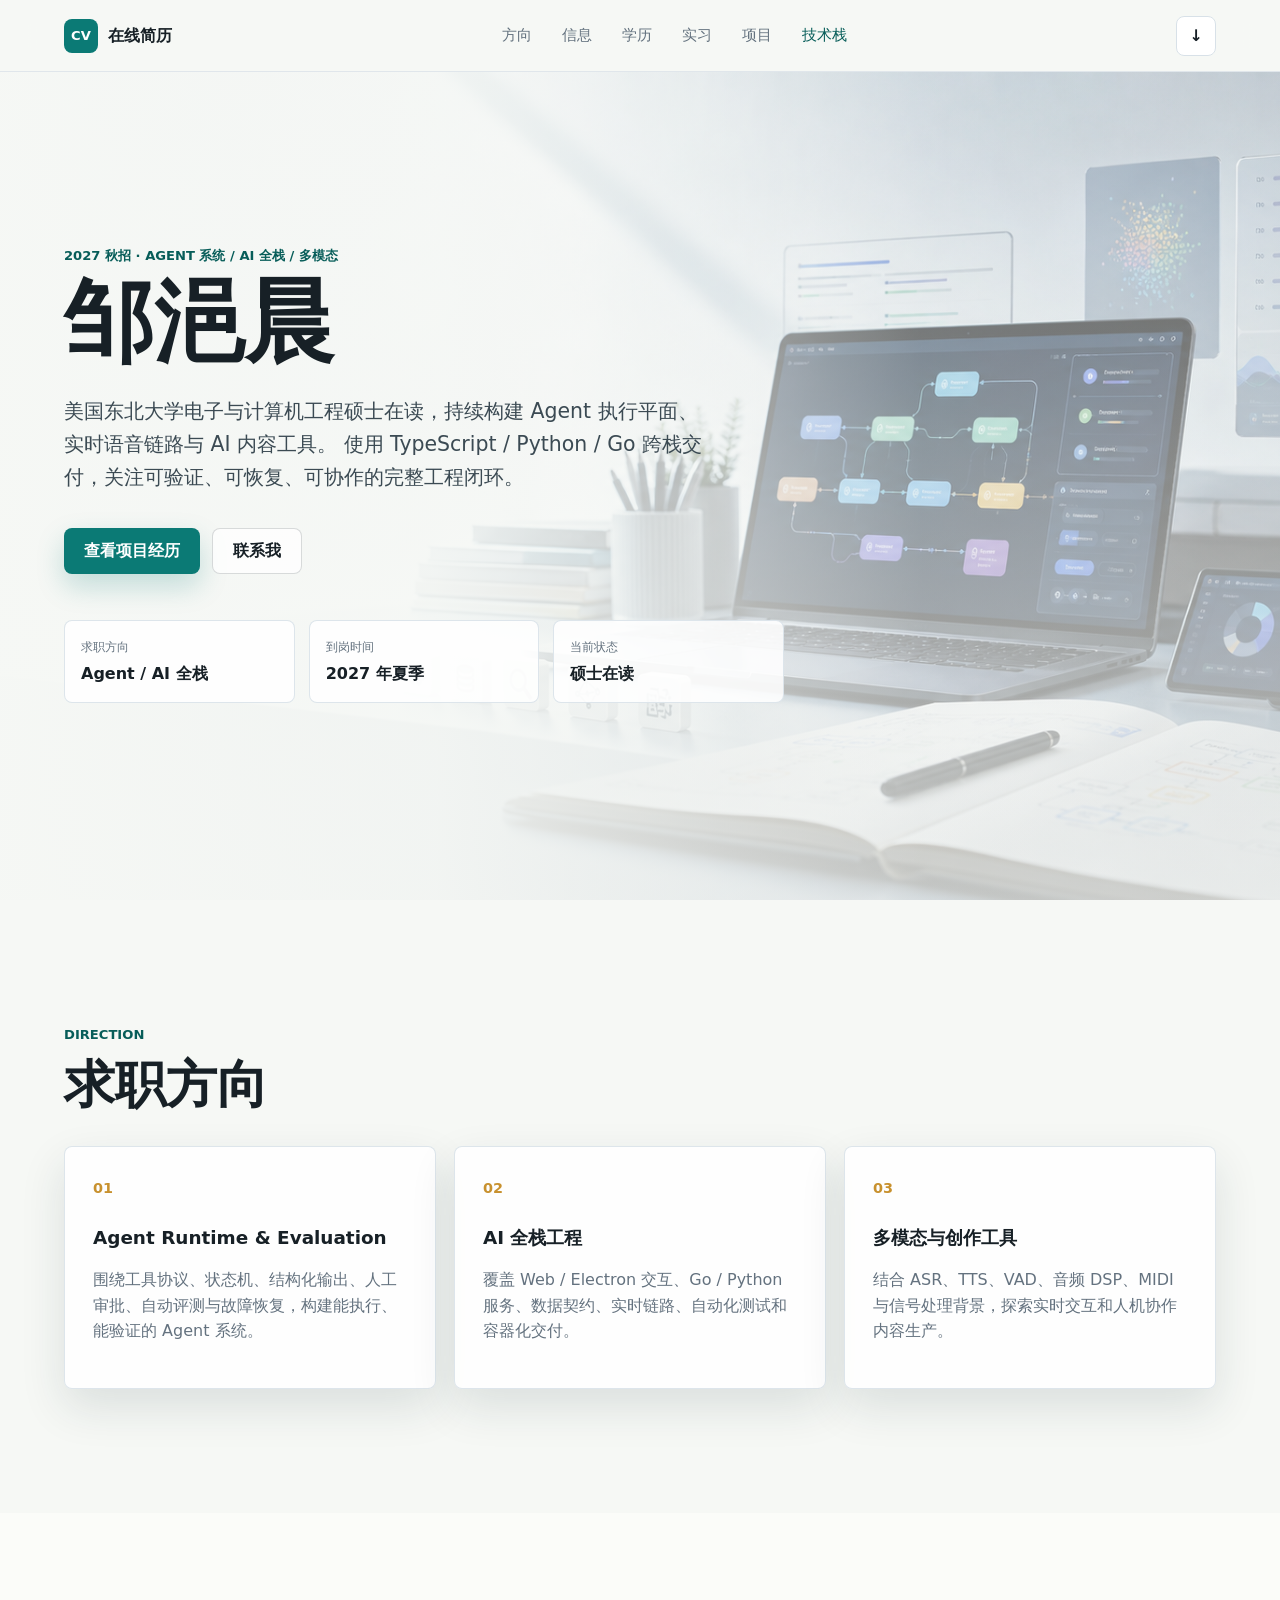
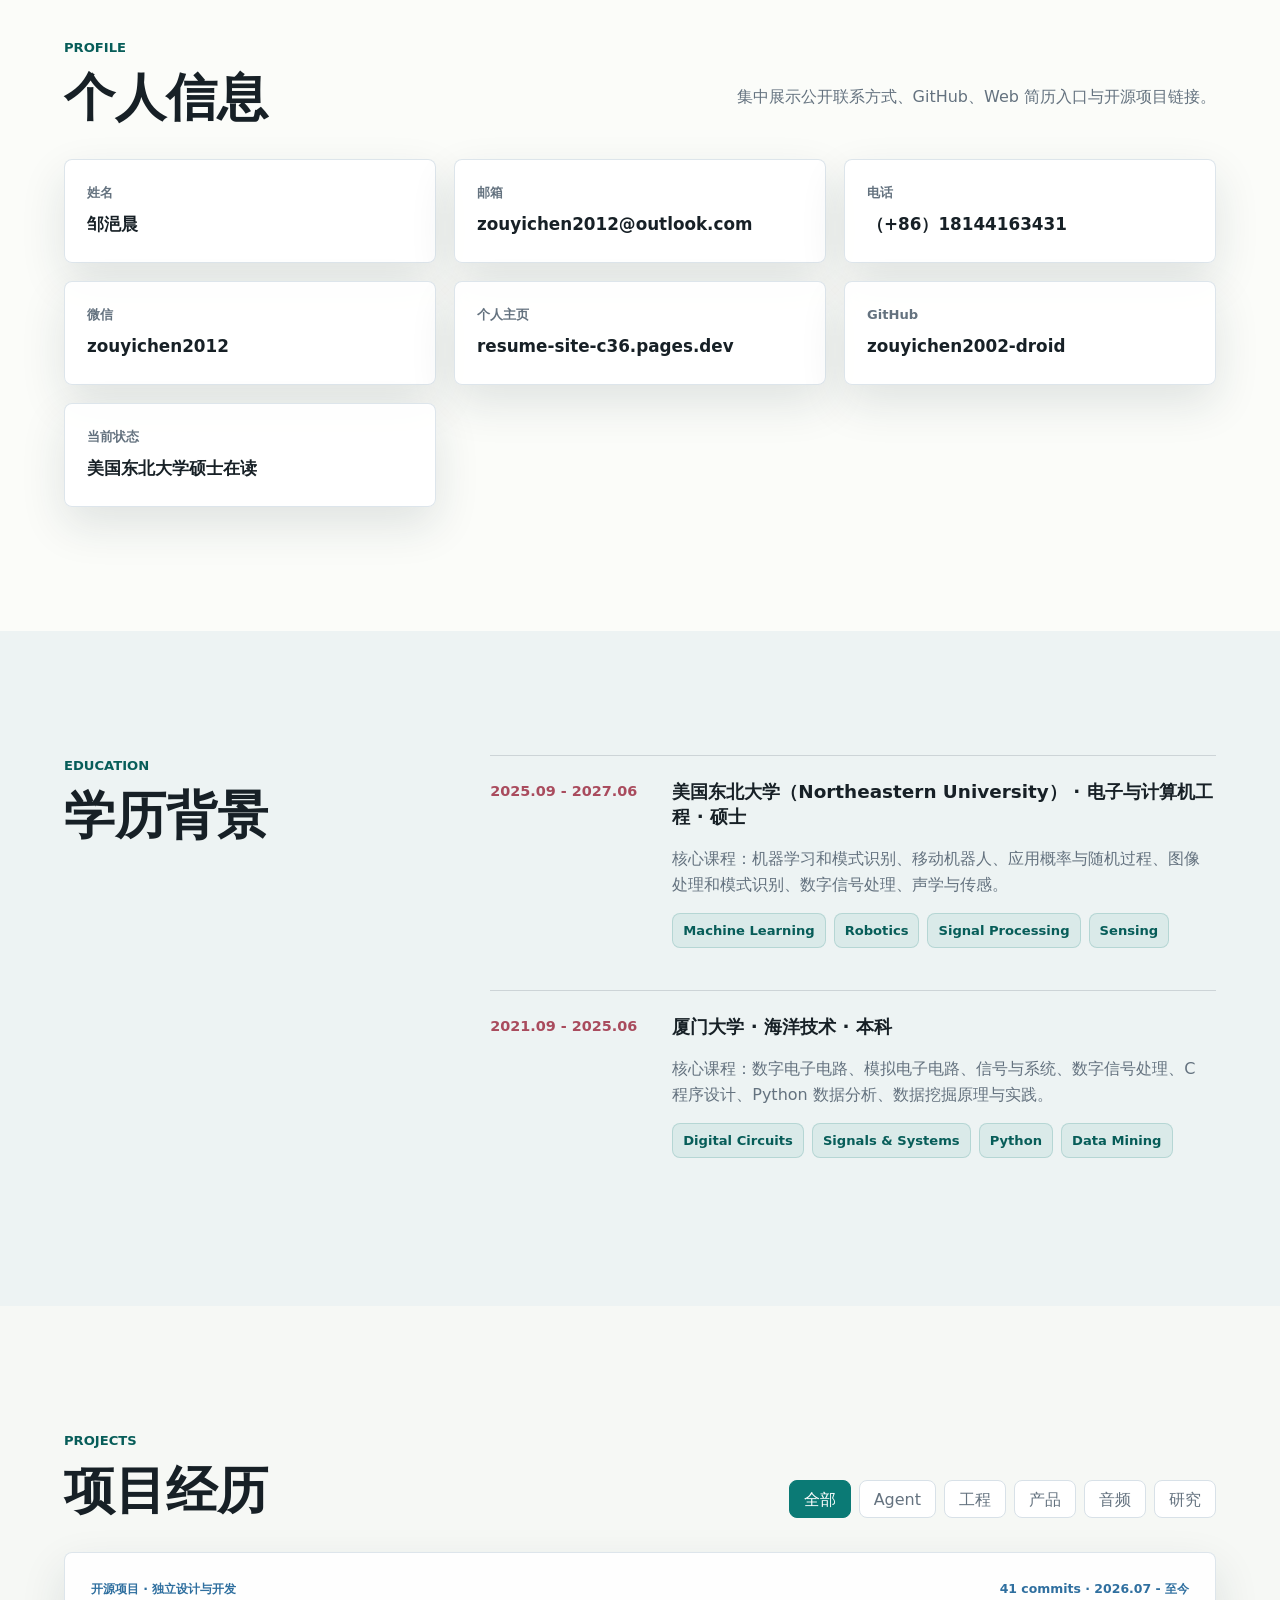
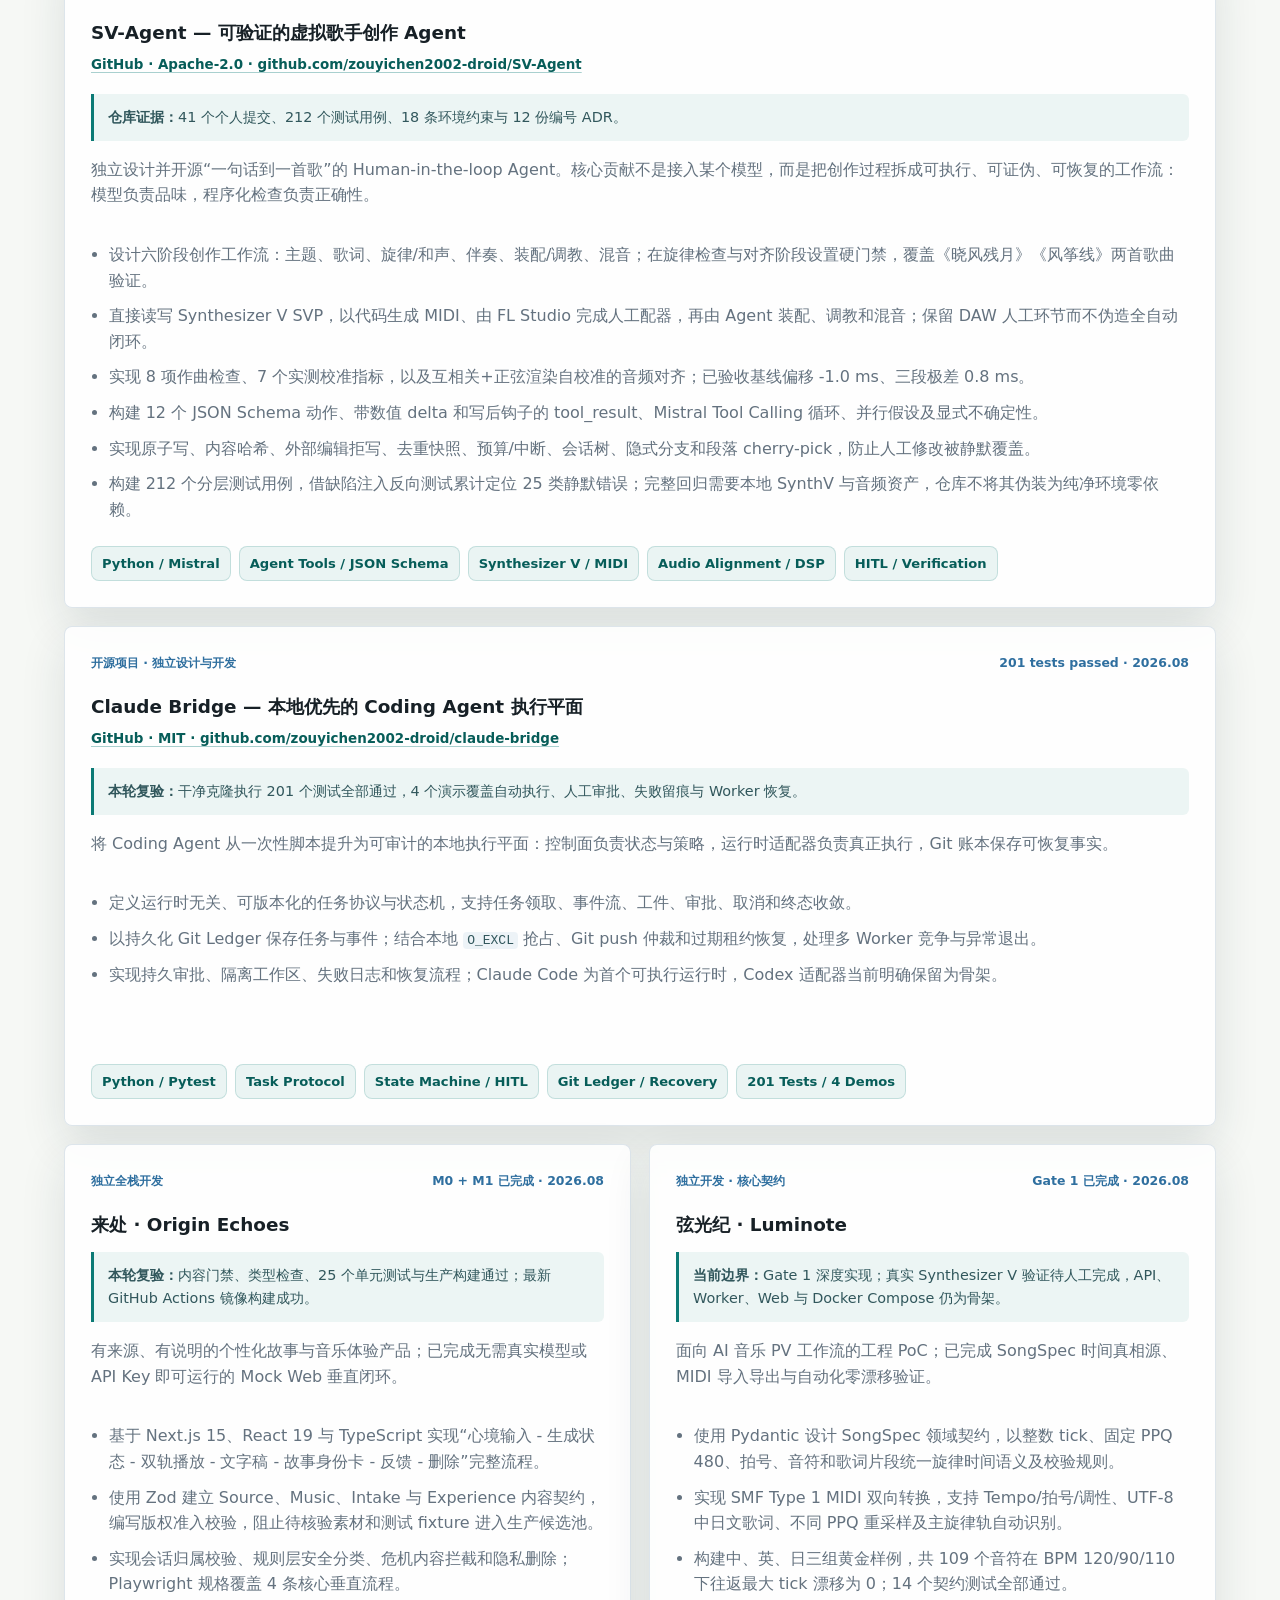
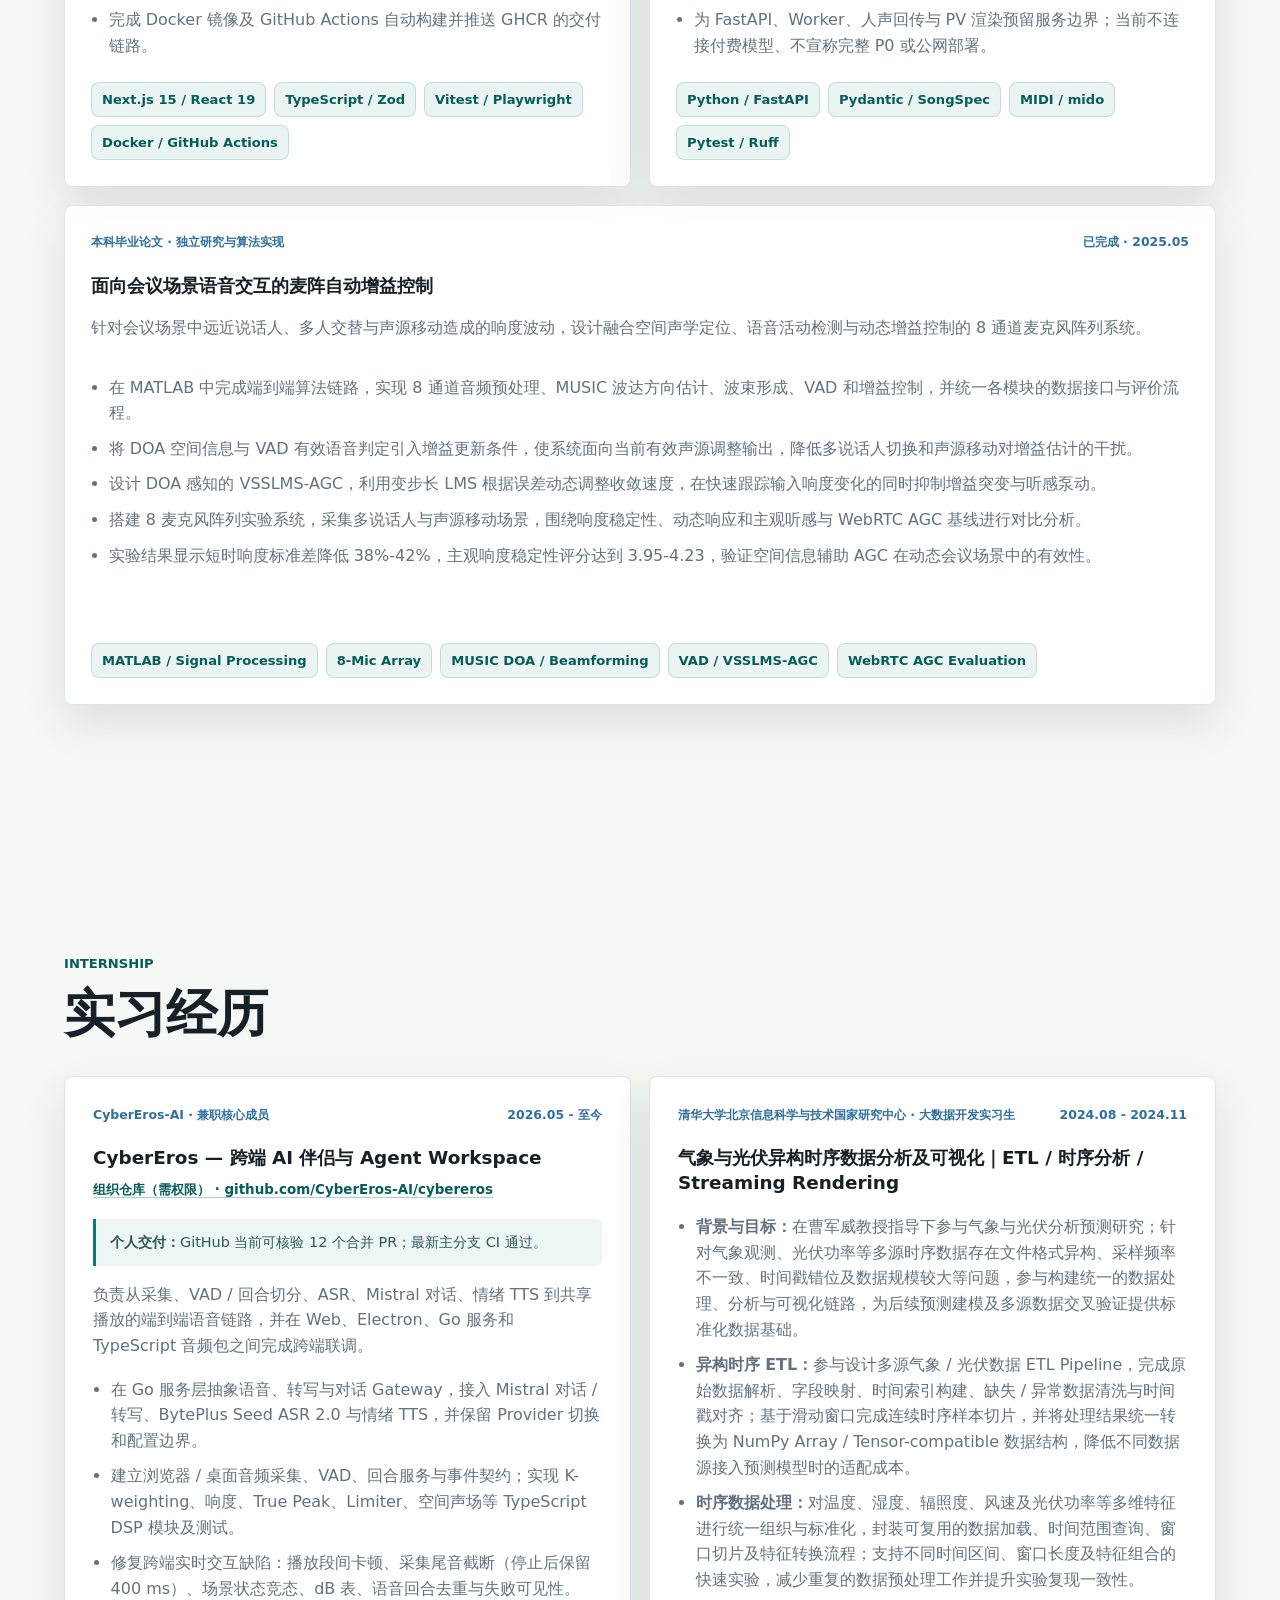
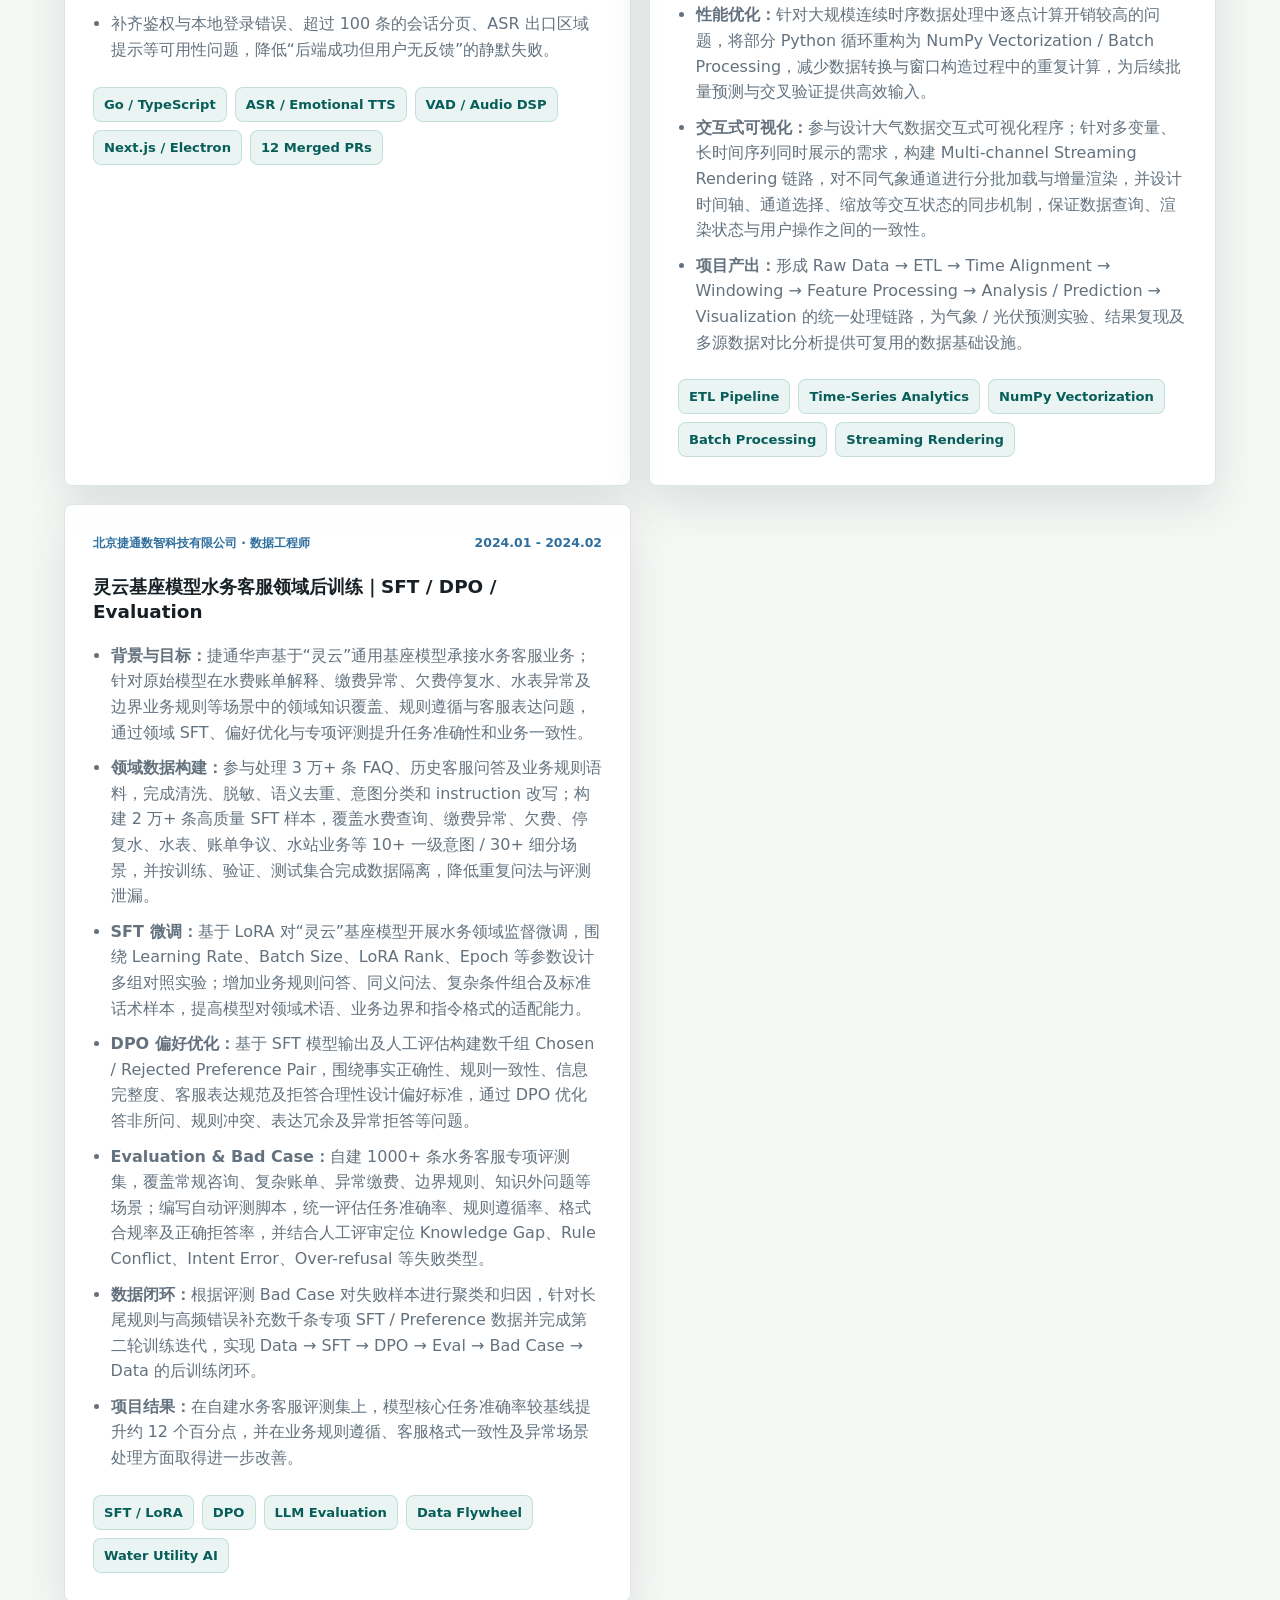
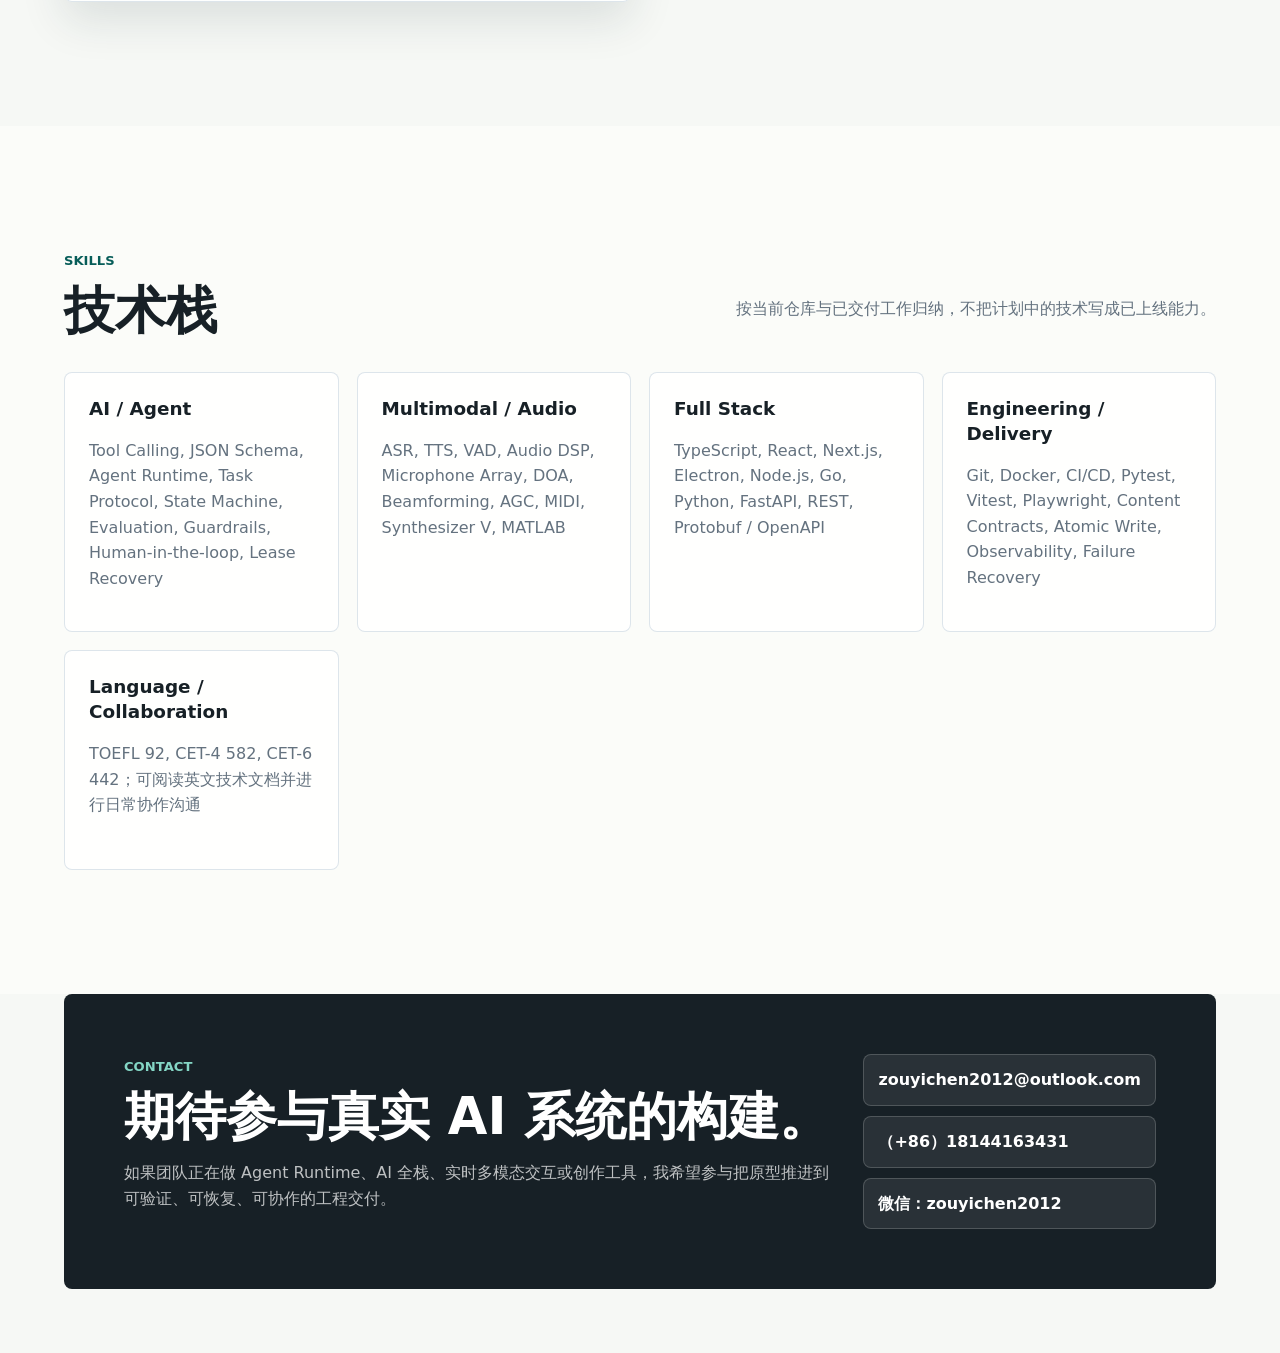
==== commit 196a60b9: "Move CyberEros experience to internships" ====
--- a/index.html
+++ b/index.html
@@ -190,30 +190,6 @@
         <div class="project-grid">
           <article class="project-card project-card--featured" data-tags="agent engineering audio product ai">
             <div class="card-topline">
-              <span>兼职核心成员 · 12 个 PR 已合并</span>
-              <span>2026.05 - 至今</span>
-            </div>
-            <h3>CyberEros — 跨端 AI 伴侣与 Agent Workspace</h3>
-            <a class="project-repo-link" href="https://github.com/CyberEros-AI/cybereros" target="_blank" rel="noreferrer">组织仓库（需权限） · github.com/CyberEros-AI/cybereros</a>
-            <p class="project-proof"><strong>个人交付：</strong>GitHub 当前可核验 12 个合并 PR；最新主分支 CI 通过。</p>
-            <p>负责从采集、VAD / 回合切分、ASR、Mistral 对话、情绪 TTS 到共享播放的端到端语音链路，并在 Web、Electron、Go 服务和 TypeScript 音频包之间完成跨端联调。</p>
-            <ul>
-              <li>在 Go 服务层抽象语音、转写与对话 Gateway，接入 Mistral 对话/转写、BytePlus Seed ASR 2.0 与情绪 TTS，并保留 Provider 切换和配置边界。</li>
-              <li>建立浏览器/桌面音频采集、VAD、回合服务与事件契约；实现 K-weighting、响度、True Peak、Limiter、空间声场等 TypeScript DSP 模块及测试。</li>
-              <li>修复跨端实时交互缺陷：播放段间卡顿、采集尾音截断（停止后保留 400 ms）、场景状态竞态、dB 表、语音回合去重与失败可见性。</li>
-              <li>补齐鉴权与本地登录错误、超过 100 条的会话分页、ASR 出口区域提示等可用性问题，降低“后端成功但用户无反馈”的静默失败。</li>
-            </ul>
-            <div class="tags">
-              <span>Go / TypeScript</span>
-              <span>ASR / Emotional TTS</span>
-              <span>VAD / Audio DSP</span>
-              <span>Next.js / Electron</span>
-              <span>12 Merged PRs</span>
-            </div>
-          </article>
-
-          <article class="project-card project-card--featured" data-tags="agent engineering audio product ai">
-            <div class="card-topline">
               <span>开源项目 · 独立设计与开发</span>
               <span>41 commits · 2026.07 - 至今</span>
             </div>
@@ -336,6 +312,30 @@
           <h2>实习经历</h2>
         </div>
         <div class="experience-list">
+          <article class="experience-card">
+            <div class="card-topline">
+              <span>CyberEros-AI · 兼职核心成员</span>
+              <span>2026.05 - 至今</span>
+            </div>
+            <h3>CyberEros — 跨端 AI 伴侣与 Agent Workspace</h3>
+            <a class="project-repo-link" href="https://github.com/CyberEros-AI/cybereros" target="_blank" rel="noreferrer">组织仓库（需权限） · github.com/CyberEros-AI/cybereros</a>
+            <p class="project-proof"><strong>个人交付：</strong>GitHub 当前可核验 12 个合并 PR；最新主分支 CI 通过。</p>
+            <p>负责从采集、VAD / 回合切分、ASR、Mistral 对话、情绪 TTS 到共享播放的端到端语音链路，并在 Web、Electron、Go 服务和 TypeScript 音频包之间完成跨端联调。</p>
+            <ul>
+              <li>在 Go 服务层抽象语音、转写与对话 Gateway，接入 Mistral 对话 / 转写、BytePlus Seed ASR 2.0 与情绪 TTS，并保留 Provider 切换和配置边界。</li>
+              <li>建立浏览器 / 桌面音频采集、VAD、回合服务与事件契约；实现 K-weighting、响度、True Peak、Limiter、空间声场等 TypeScript DSP 模块及测试。</li>
+              <li>修复跨端实时交互缺陷：播放段间卡顿、采集尾音截断（停止后保留 400 ms）、场景状态竞态、dB 表、语音回合去重与失败可见性。</li>
+              <li>补齐鉴权与本地登录错误、超过 100 条的会话分页、ASR 出口区域提示等可用性问题，降低“后端成功但用户无反馈”的静默失败。</li>
+            </ul>
+            <div class="tags">
+              <span>Go / TypeScript</span>
+              <span>ASR / Emotional TTS</span>
+              <span>VAD / Audio DSP</span>
+              <span>Next.js / Electron</span>
+              <span>12 Merged PRs</span>
+            </div>
+          </article>
+
           <article class="experience-card">
             <div class="card-topline">
               <span>清华大学北京信息科学与技术国家研究中心 · 大数据开发实习生</span>
--- a/styles.css
+++ b/styles.css
@@ -302,6 +302,7 @@
 .intro-grid p,
 .project-card p,
 .project-card li,
+.experience-card p,
 .experience-card li,
 .timeline-item p,
 .skill-board p,
@@ -432,7 +433,8 @@
   text-underline-offset: 3px;
 }
 
-.project-card .project-proof {
+.project-card .project-proof,
+.experience-card .project-proof {
   margin: 14px 0 0;
   padding: 12px 14px;
   color: #31575c;
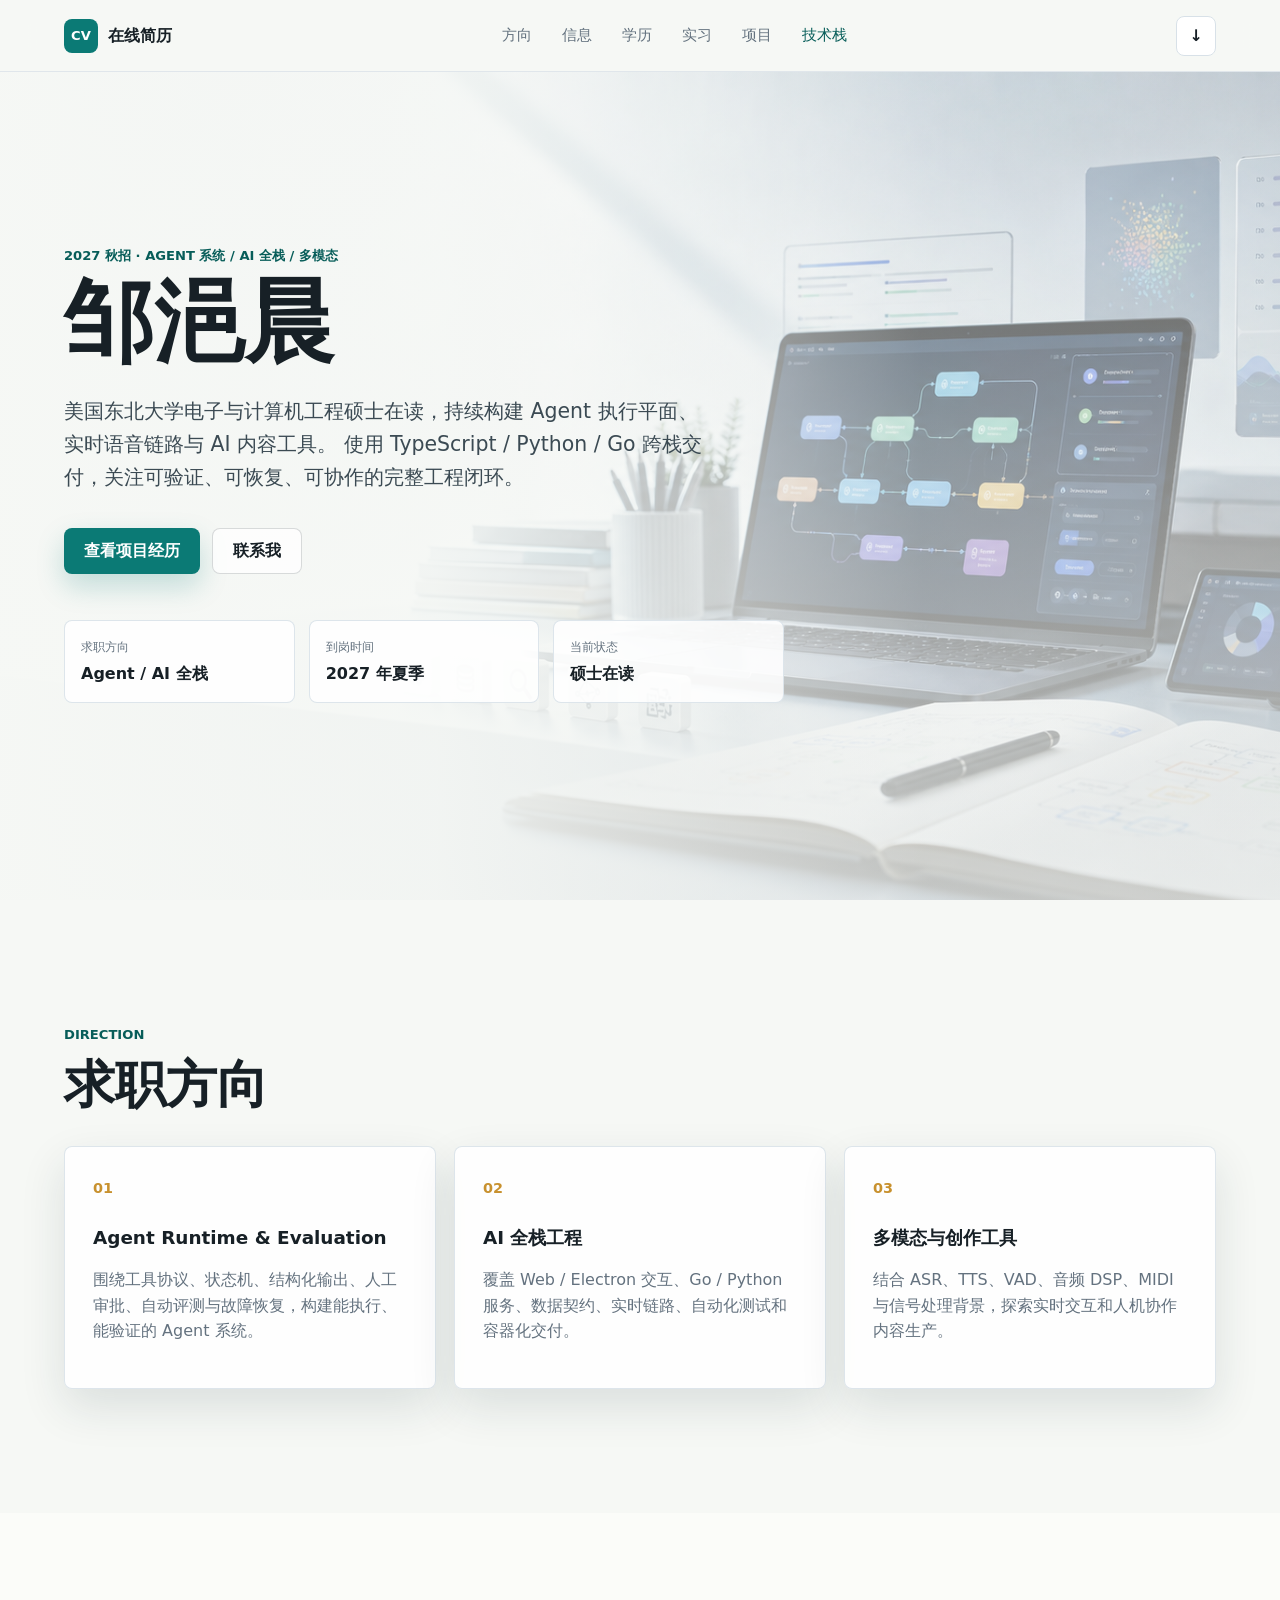
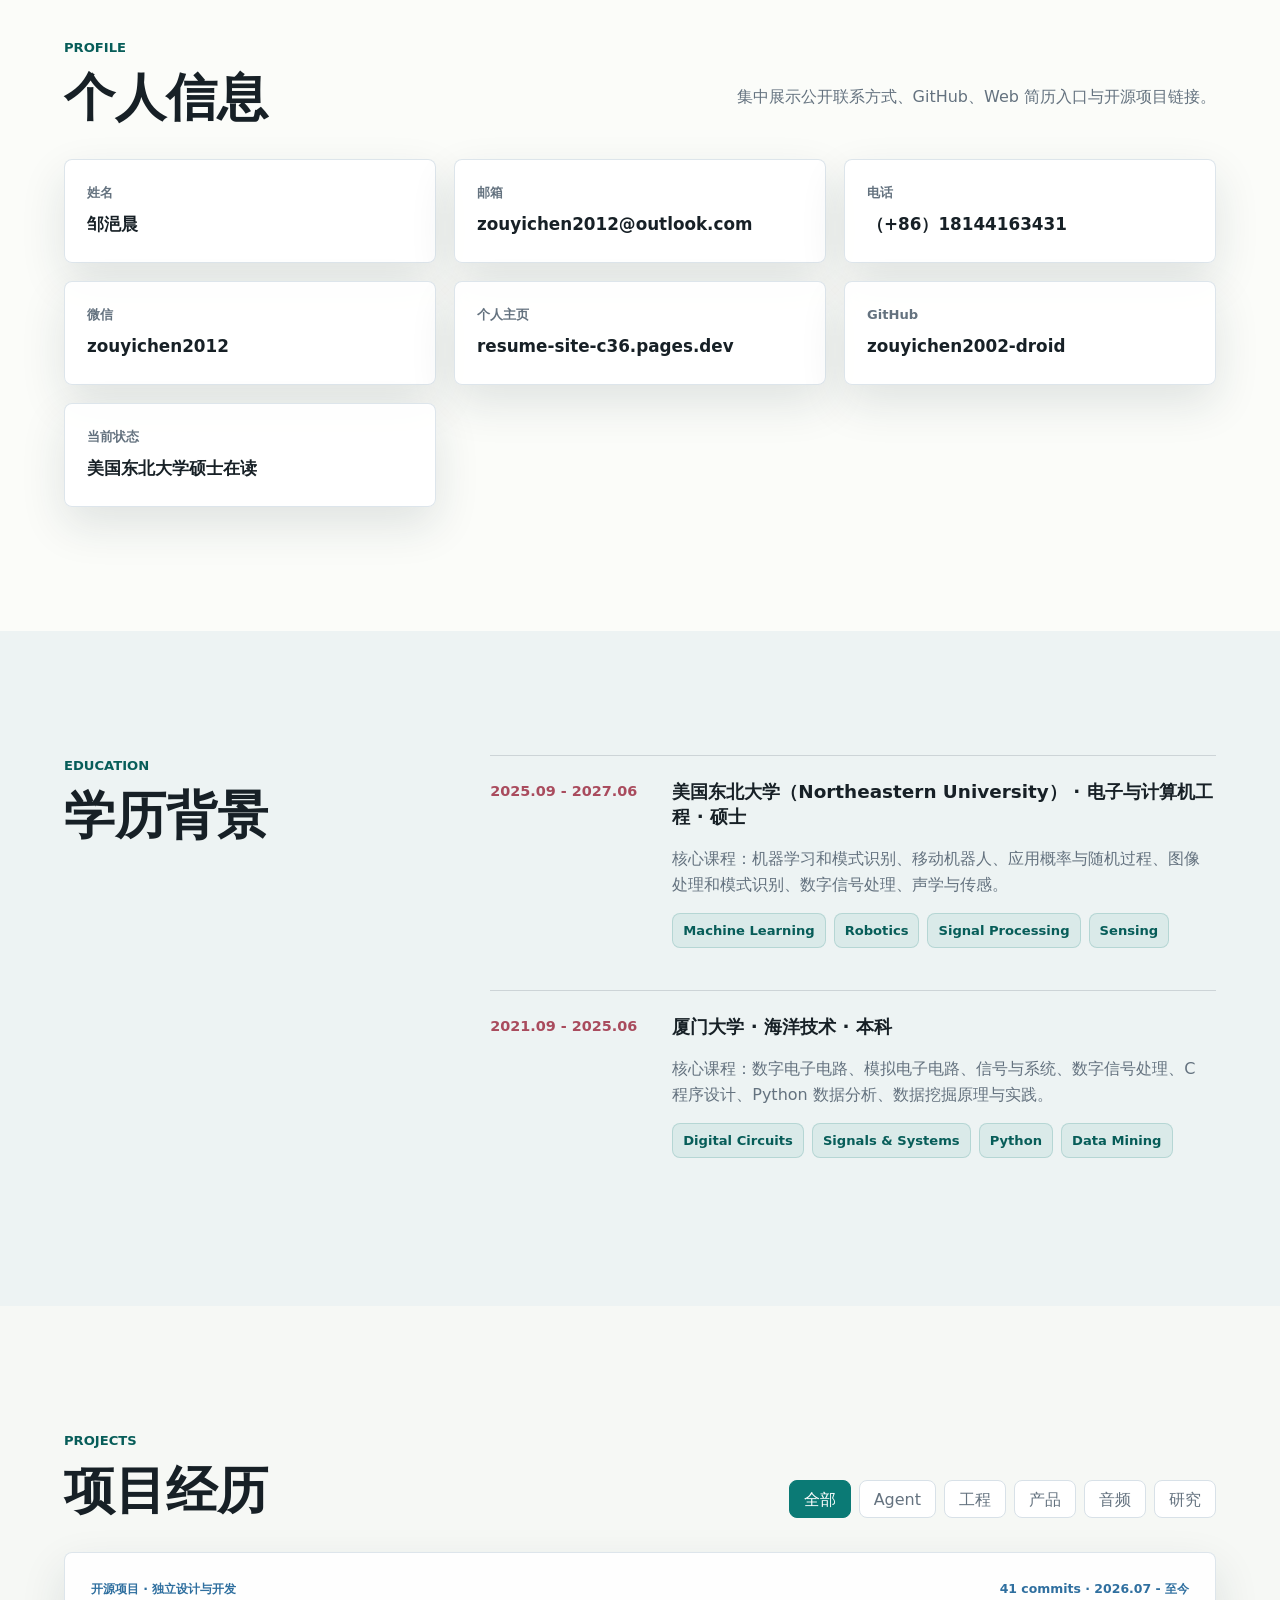
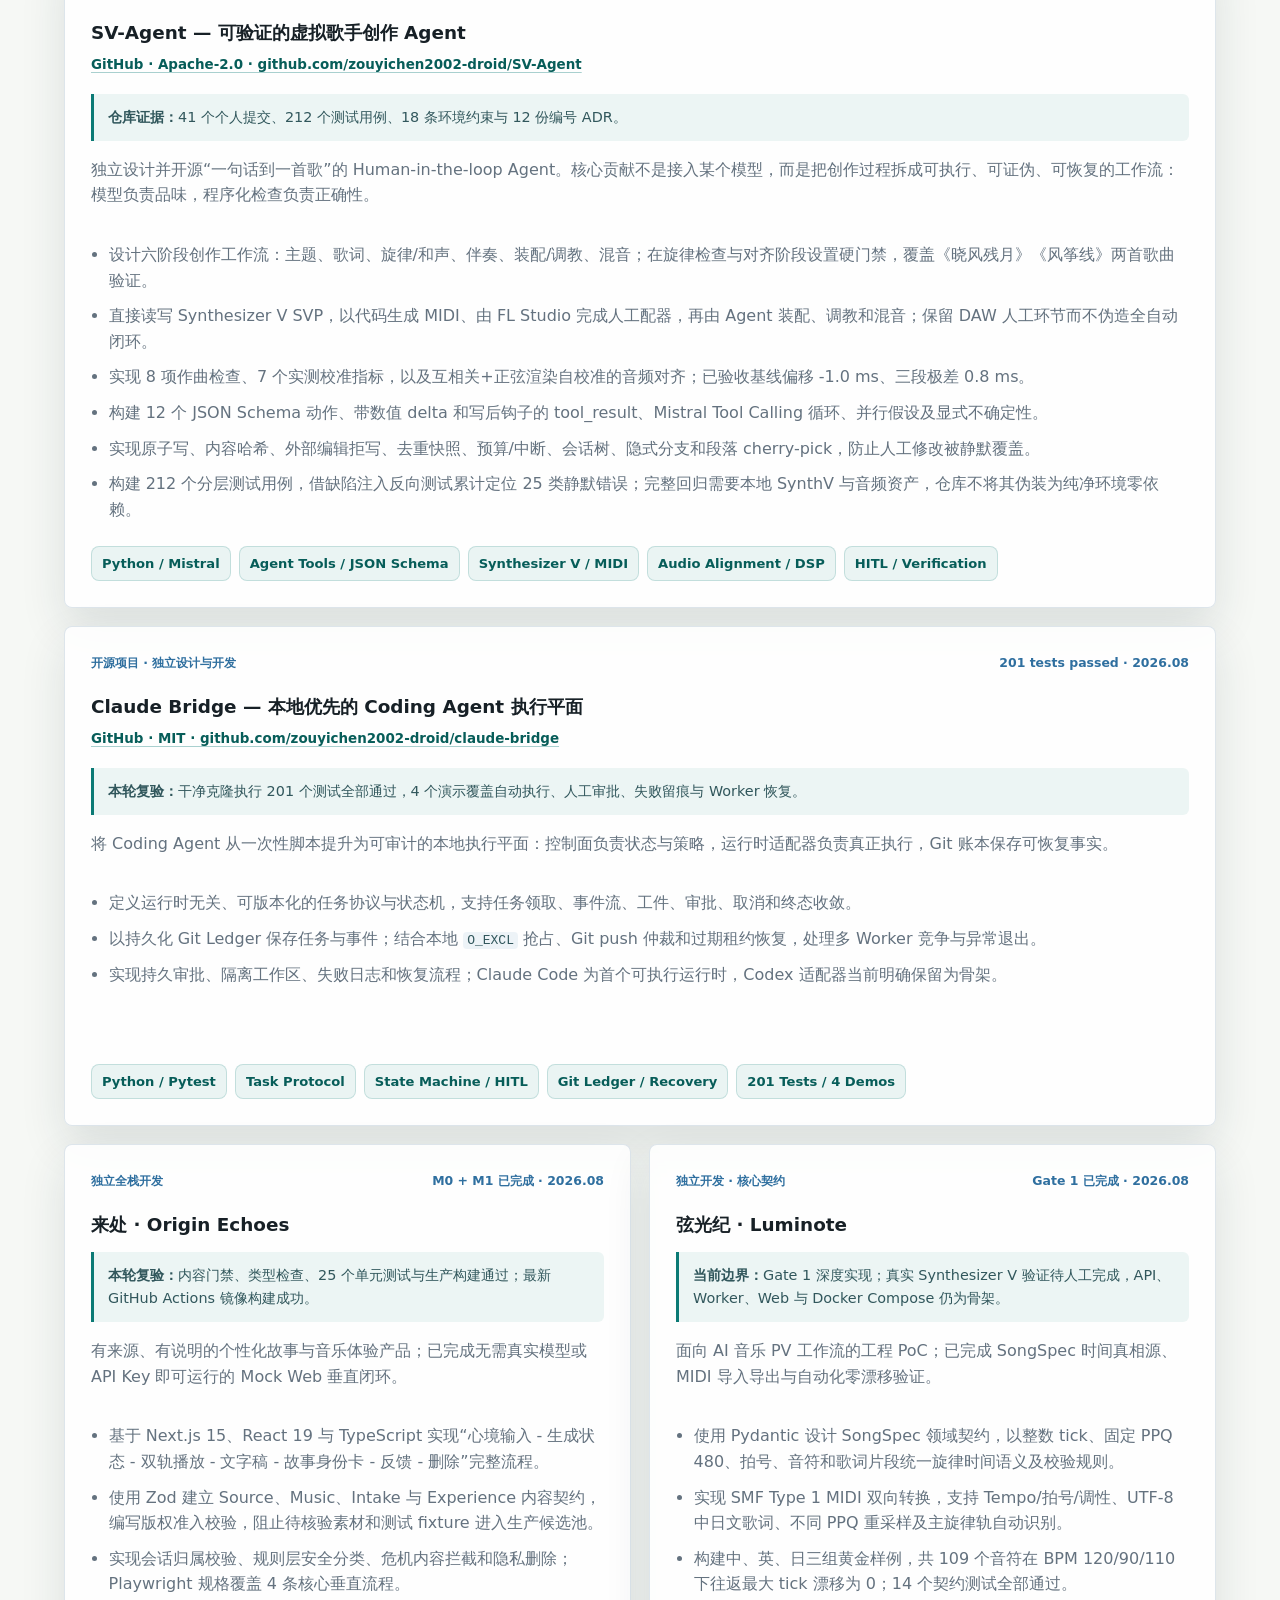
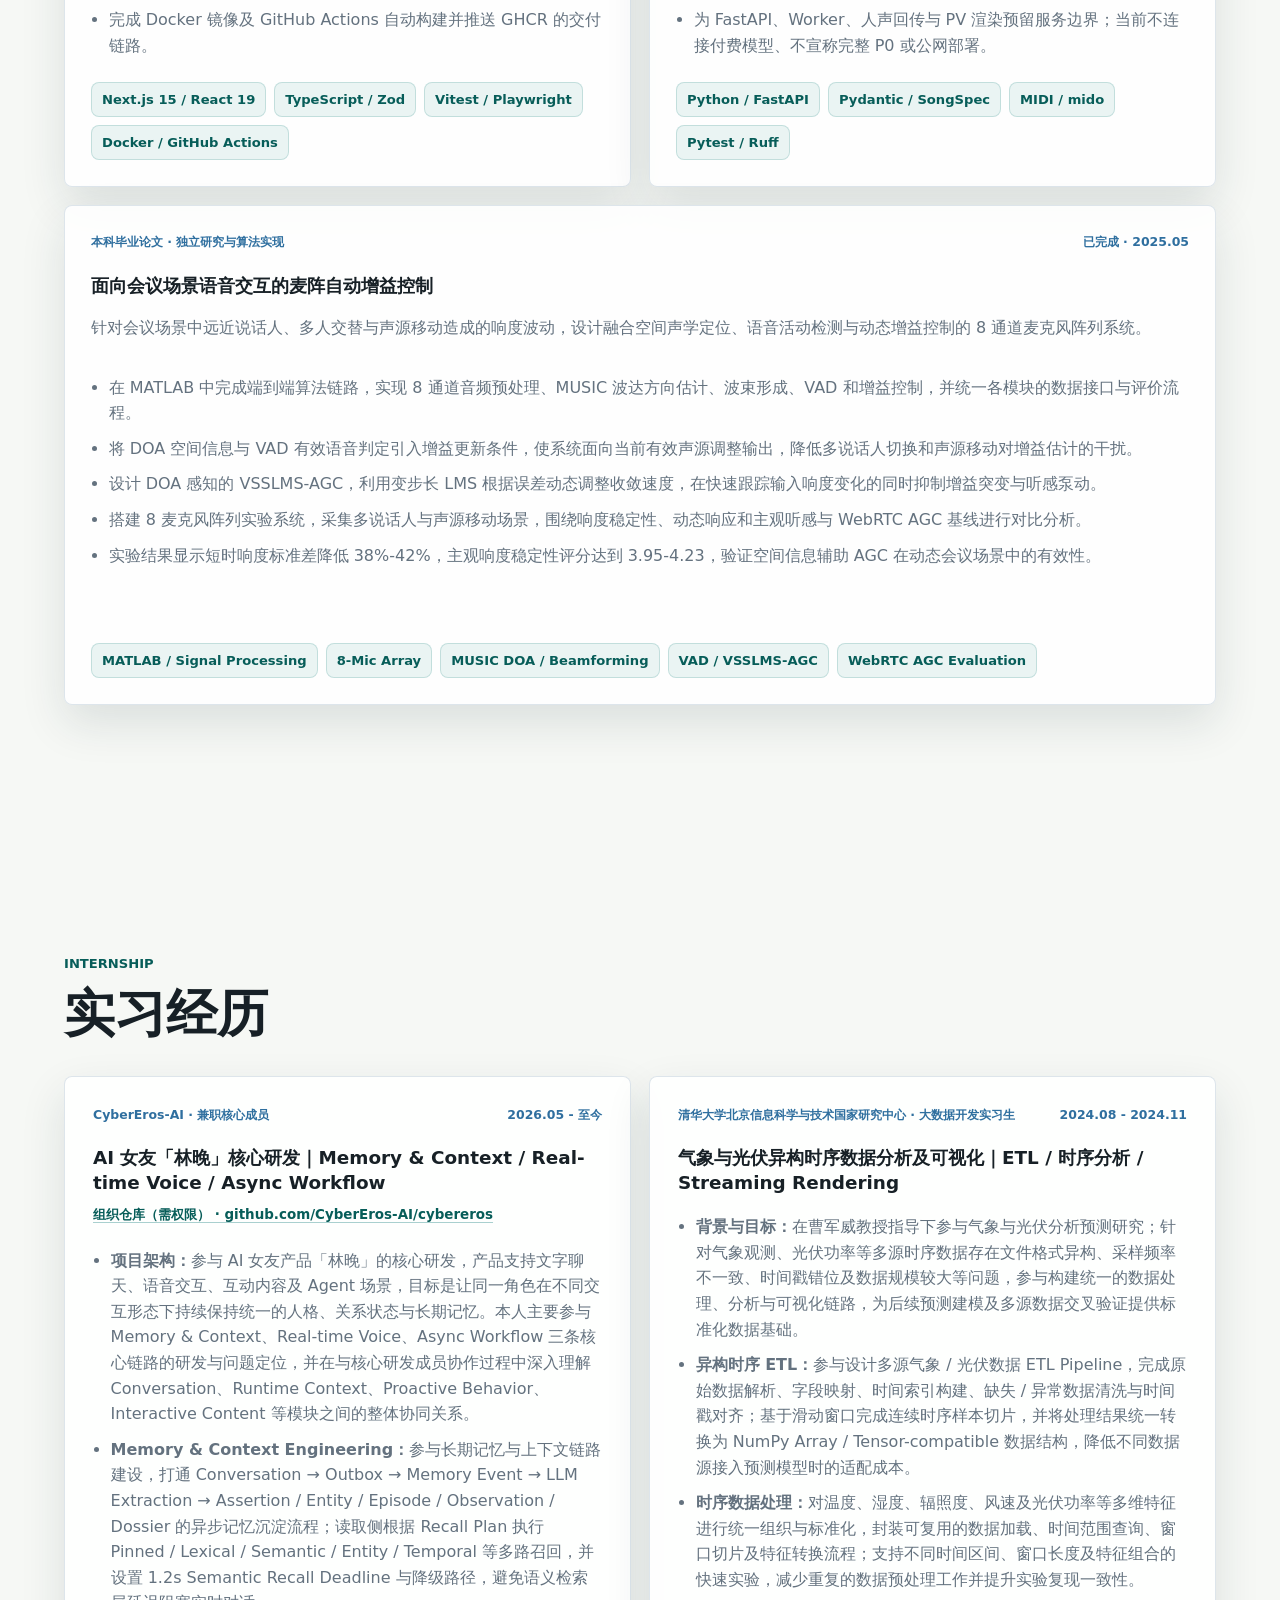
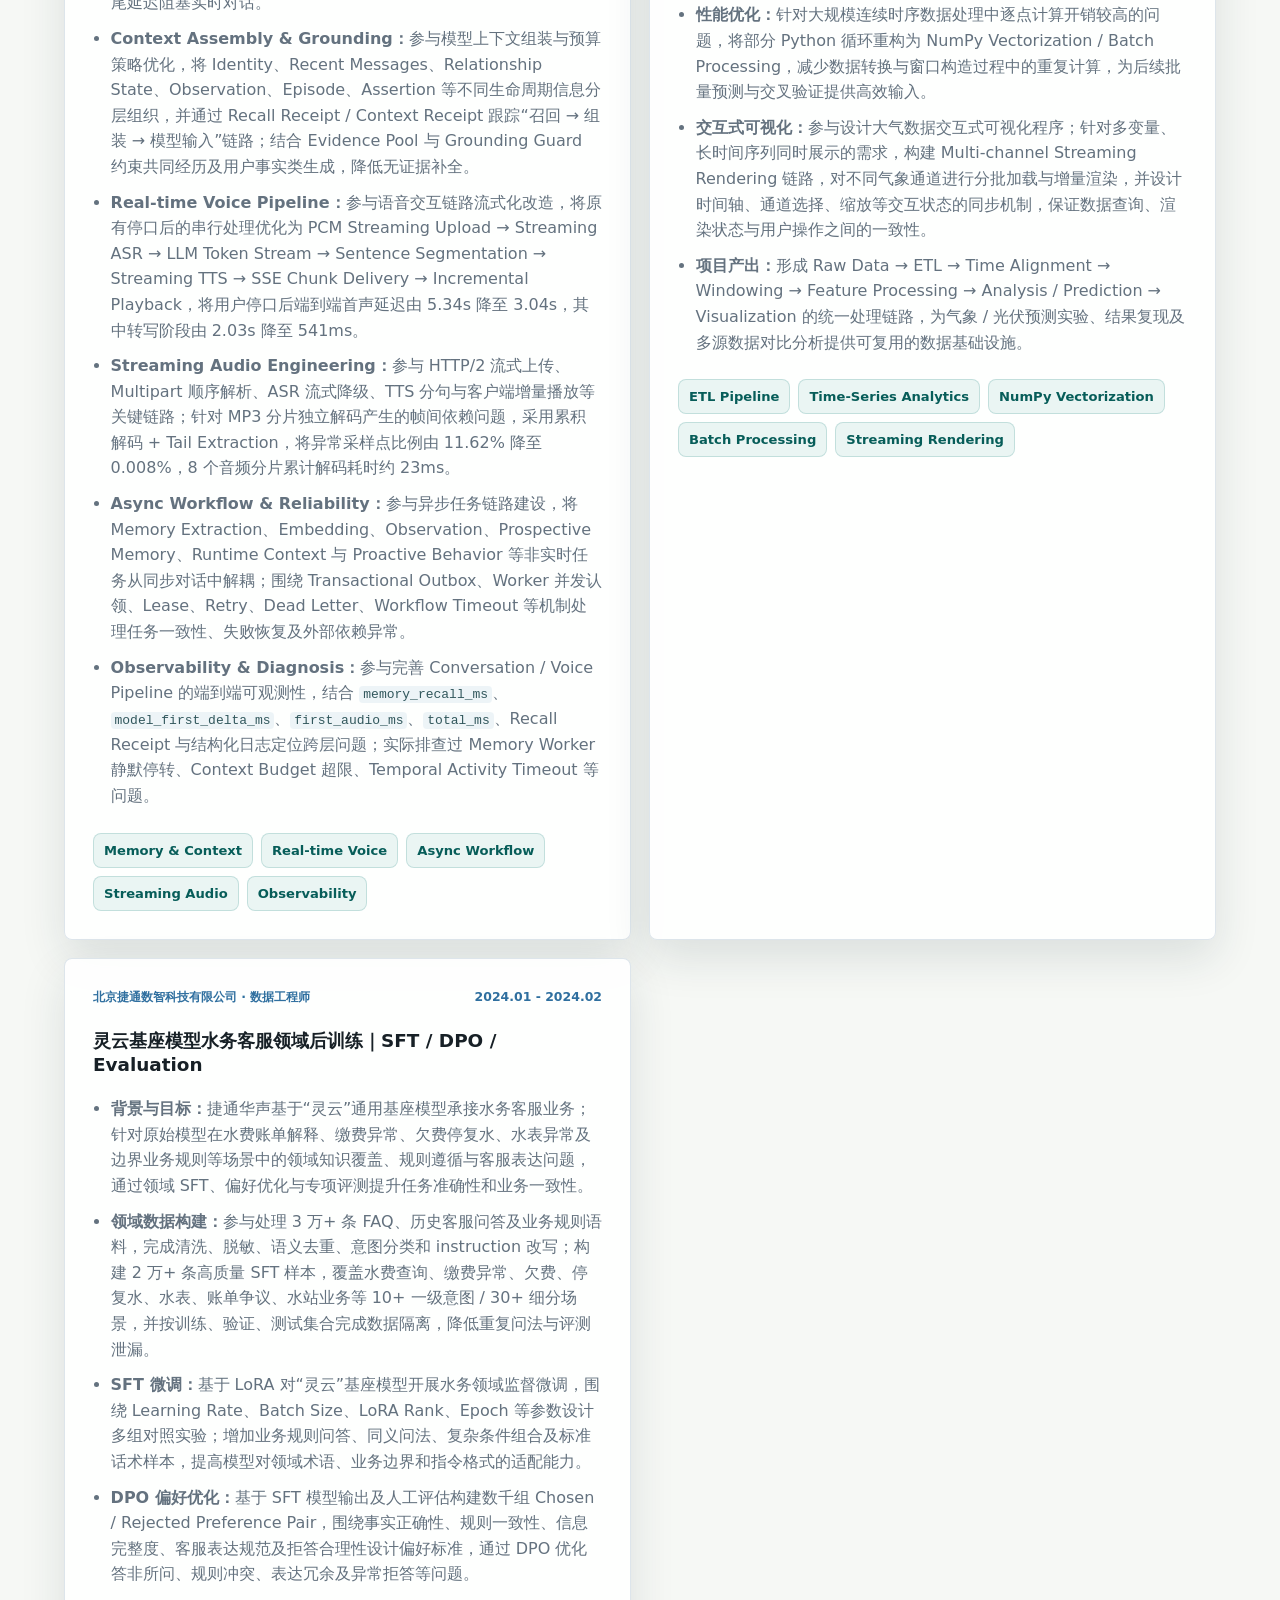
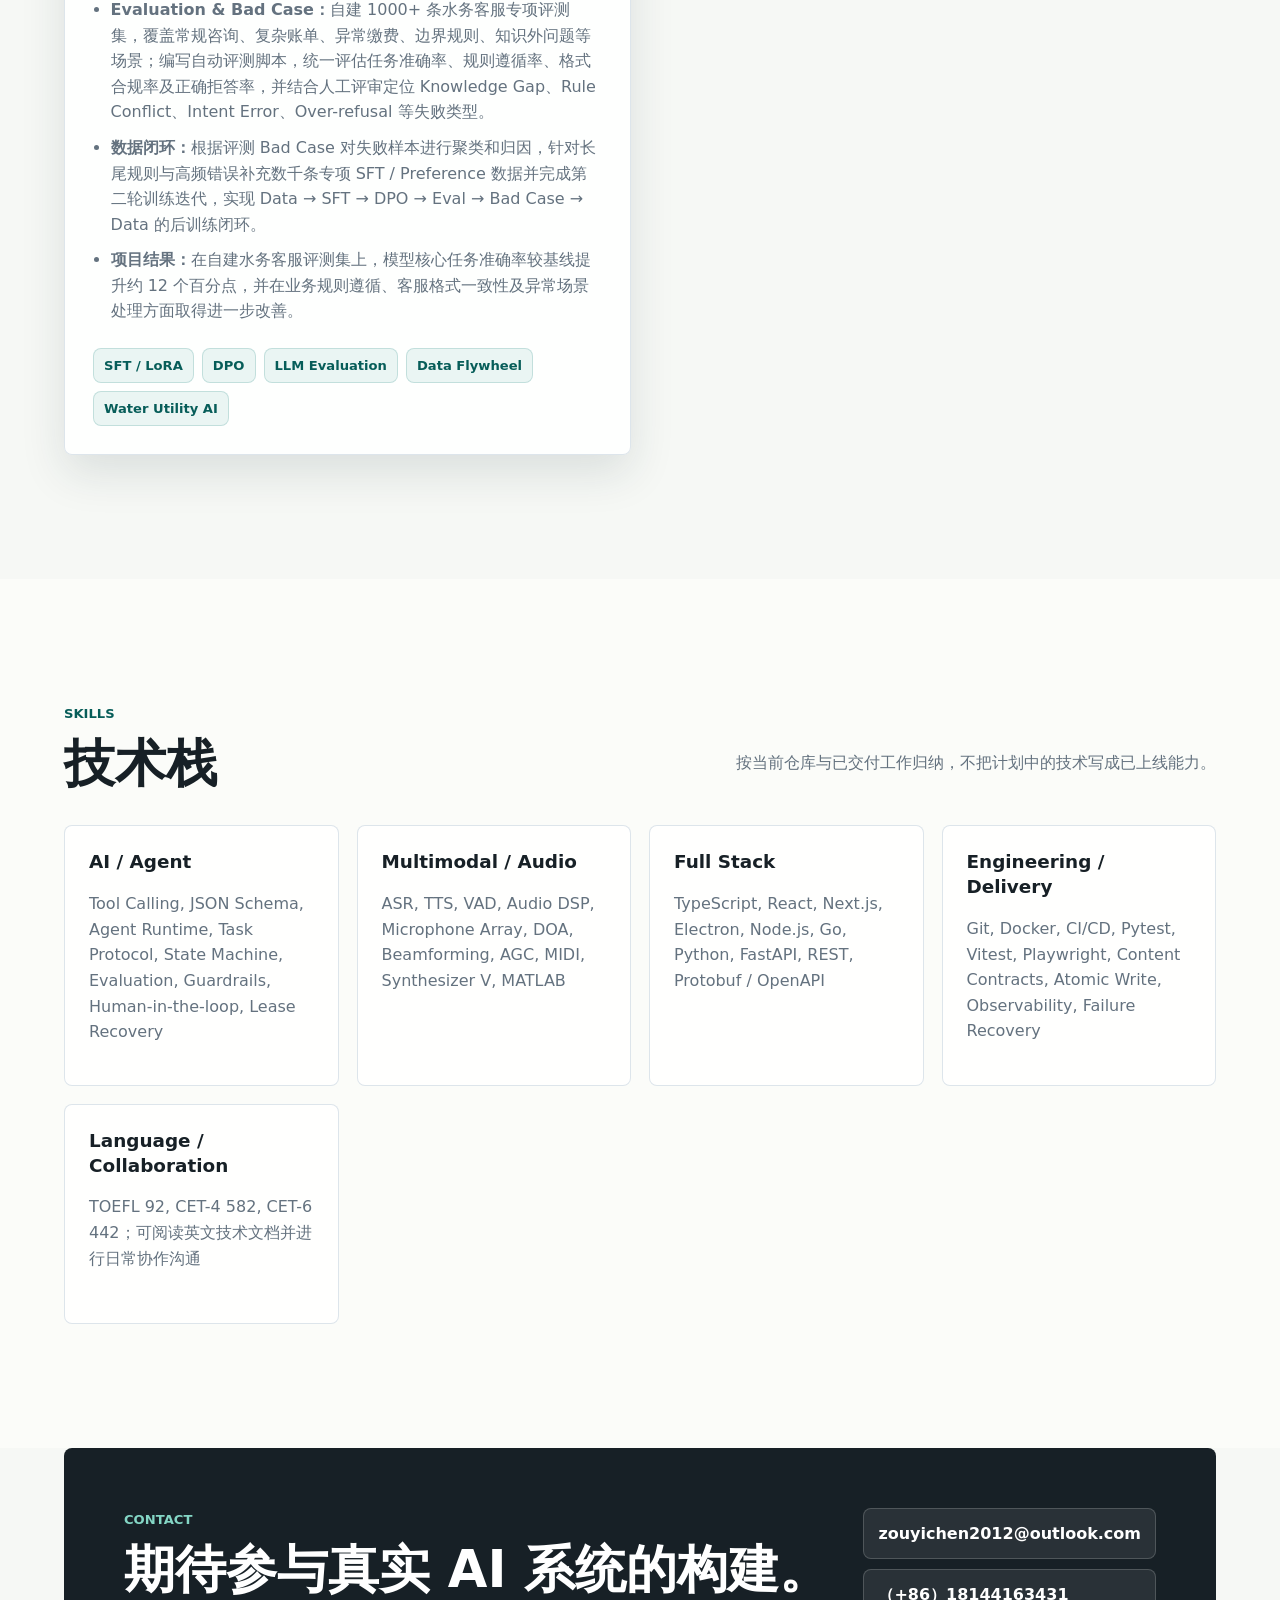
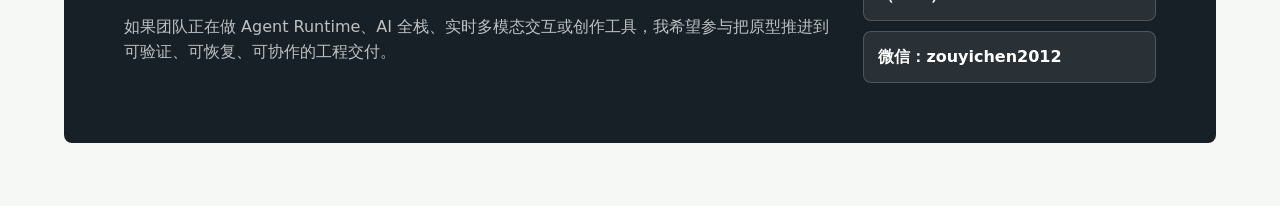
==== commit 59c0beb3: "Rewrite CyberEros internship around Lin Wan systems" ====
--- a/index.html
+++ b/index.html
@@ -317,22 +317,23 @@
               <span>CyberEros-AI · 兼职核心成员</span>
               <span>2026.05 - 至今</span>
             </div>
-            <h3>CyberEros — 跨端 AI 伴侣与 Agent Workspace</h3>
+            <h3>AI 女友「林晚」核心研发｜Memory &amp; Context / Real-time Voice / Async Workflow</h3>
             <a class="project-repo-link" href="https://github.com/CyberEros-AI/cybereros" target="_blank" rel="noreferrer">组织仓库（需权限） · github.com/CyberEros-AI/cybereros</a>
-            <p class="project-proof"><strong>个人交付：</strong>GitHub 当前可核验 12 个合并 PR；最新主分支 CI 通过。</p>
-            <p>负责从采集、VAD / 回合切分、ASR、Mistral 对话、情绪 TTS 到共享播放的端到端语音链路，并在 Web、Electron、Go 服务和 TypeScript 音频包之间完成跨端联调。</p>
-            <ul>
-              <li>在 Go 服务层抽象语音、转写与对话 Gateway，接入 Mistral 对话 / 转写、BytePlus Seed ASR 2.0 与情绪 TTS，并保留 Provider 切换和配置边界。</li>
-              <li>建立浏览器 / 桌面音频采集、VAD、回合服务与事件契约；实现 K-weighting、响度、True Peak、Limiter、空间声场等 TypeScript DSP 模块及测试。</li>
-              <li>修复跨端实时交互缺陷：播放段间卡顿、采集尾音截断（停止后保留 400 ms）、场景状态竞态、dB 表、语音回合去重与失败可见性。</li>
-              <li>补齐鉴权与本地登录错误、超过 100 条的会话分页、ASR 出口区域提示等可用性问题，降低“后端成功但用户无反馈”的静默失败。</li>
-            </ul>
-            <div class="tags">
-              <span>Go / TypeScript</span>
-              <span>ASR / Emotional TTS</span>
-              <span>VAD / Audio DSP</span>
-              <span>Next.js / Electron</span>
-              <span>12 Merged PRs</span>
+            <ul>
+              <li><strong>项目架构：</strong>参与 AI 女友产品「林晚」的核心研发，产品支持文字聊天、语音交互、互动内容及 Agent 场景，目标是让同一角色在不同交互形态下持续保持统一的人格、关系状态与长期记忆。本人主要参与 Memory &amp; Context、Real-time Voice、Async Workflow 三条核心链路的研发与问题定位，并在与核心研发成员协作过程中深入理解 Conversation、Runtime Context、Proactive Behavior、Interactive Content 等模块之间的整体协同关系。</li>
+              <li><strong>Memory &amp; Context Engineering：</strong>参与长期记忆与上下文链路建设，打通 Conversation → Outbox → Memory Event → LLM Extraction → Assertion / Entity / Episode / Observation / Dossier 的异步记忆沉淀流程；读取侧根据 Recall Plan 执行 Pinned / Lexical / Semantic / Entity / Temporal 等多路召回，并设置 1.2s Semantic Recall Deadline 与降级路径，避免语义检索尾延迟阻塞实时对话。</li>
+              <li><strong>Context Assembly &amp; Grounding：</strong>参与模型上下文组装与预算策略优化，将 Identity、Recent Messages、Relationship State、Observation、Episode、Assertion 等不同生命周期信息分层组织，并通过 Recall Receipt / Context Receipt 跟踪“召回 → 组装 → 模型输入”链路；结合 Evidence Pool 与 Grounding Guard 约束共同经历及用户事实类生成，降低无证据补全。</li>
+              <li><strong>Real-time Voice Pipeline：</strong>参与语音交互链路流式化改造，将原有停口后的串行处理优化为 PCM Streaming Upload → Streaming ASR → LLM Token Stream → Sentence Segmentation → Streaming TTS → SSE Chunk Delivery → Incremental Playback，将用户停口后端到端首声延迟由 5.34s 降至 3.04s，其中转写阶段由 2.03s 降至 541ms。</li>
+              <li><strong>Streaming Audio Engineering：</strong>参与 HTTP/2 流式上传、Multipart 顺序解析、ASR 流式降级、TTS 分句与客户端增量播放等关键链路；针对 MP3 分片独立解码产生的帧间依赖问题，采用累积解码 + Tail Extraction，将异常采样点比例由 11.62% 降至 0.008%，8 个音频分片累计解码耗时约 23ms。</li>
+              <li><strong>Async Workflow &amp; Reliability：</strong>参与异步任务链路建设，将 Memory Extraction、Embedding、Observation、Prospective Memory、Runtime Context 与 Proactive Behavior 等非实时任务从同步对话中解耦；围绕 Transactional Outbox、Worker 并发认领、Lease、Retry、Dead Letter、Workflow Timeout 等机制处理任务一致性、失败恢复及外部依赖异常。</li>
+              <li><strong>Observability &amp; Diagnosis：</strong>参与完善 Conversation / Voice Pipeline 的端到端可观测性，结合 <code>memory_recall_ms</code>、<code>model_first_delta_ms</code>、<code>first_audio_ms</code>、<code>total_ms</code>、Recall Receipt 与结构化日志定位跨层问题；实际排查过 Memory Worker 静默停转、Context Budget 超限、Temporal Activity Timeout 等问题。</li>
+            </ul>
+            <div class="tags">
+              <span>Memory &amp; Context</span>
+              <span>Real-time Voice</span>
+              <span>Async Workflow</span>
+              <span>Streaming Audio</span>
+              <span>Observability</span>
             </div>
           </article>
 
--- a/styles.css
+++ b/styles.css
@@ -444,7 +444,8 @@
   font-size: 0.9rem;
 }
 
-.project-card code {
+.project-card code,
+.experience-card code {
   padding: 0.08em 0.3em;
   color: #31575c;
   background: rgba(47, 111, 159, 0.08);
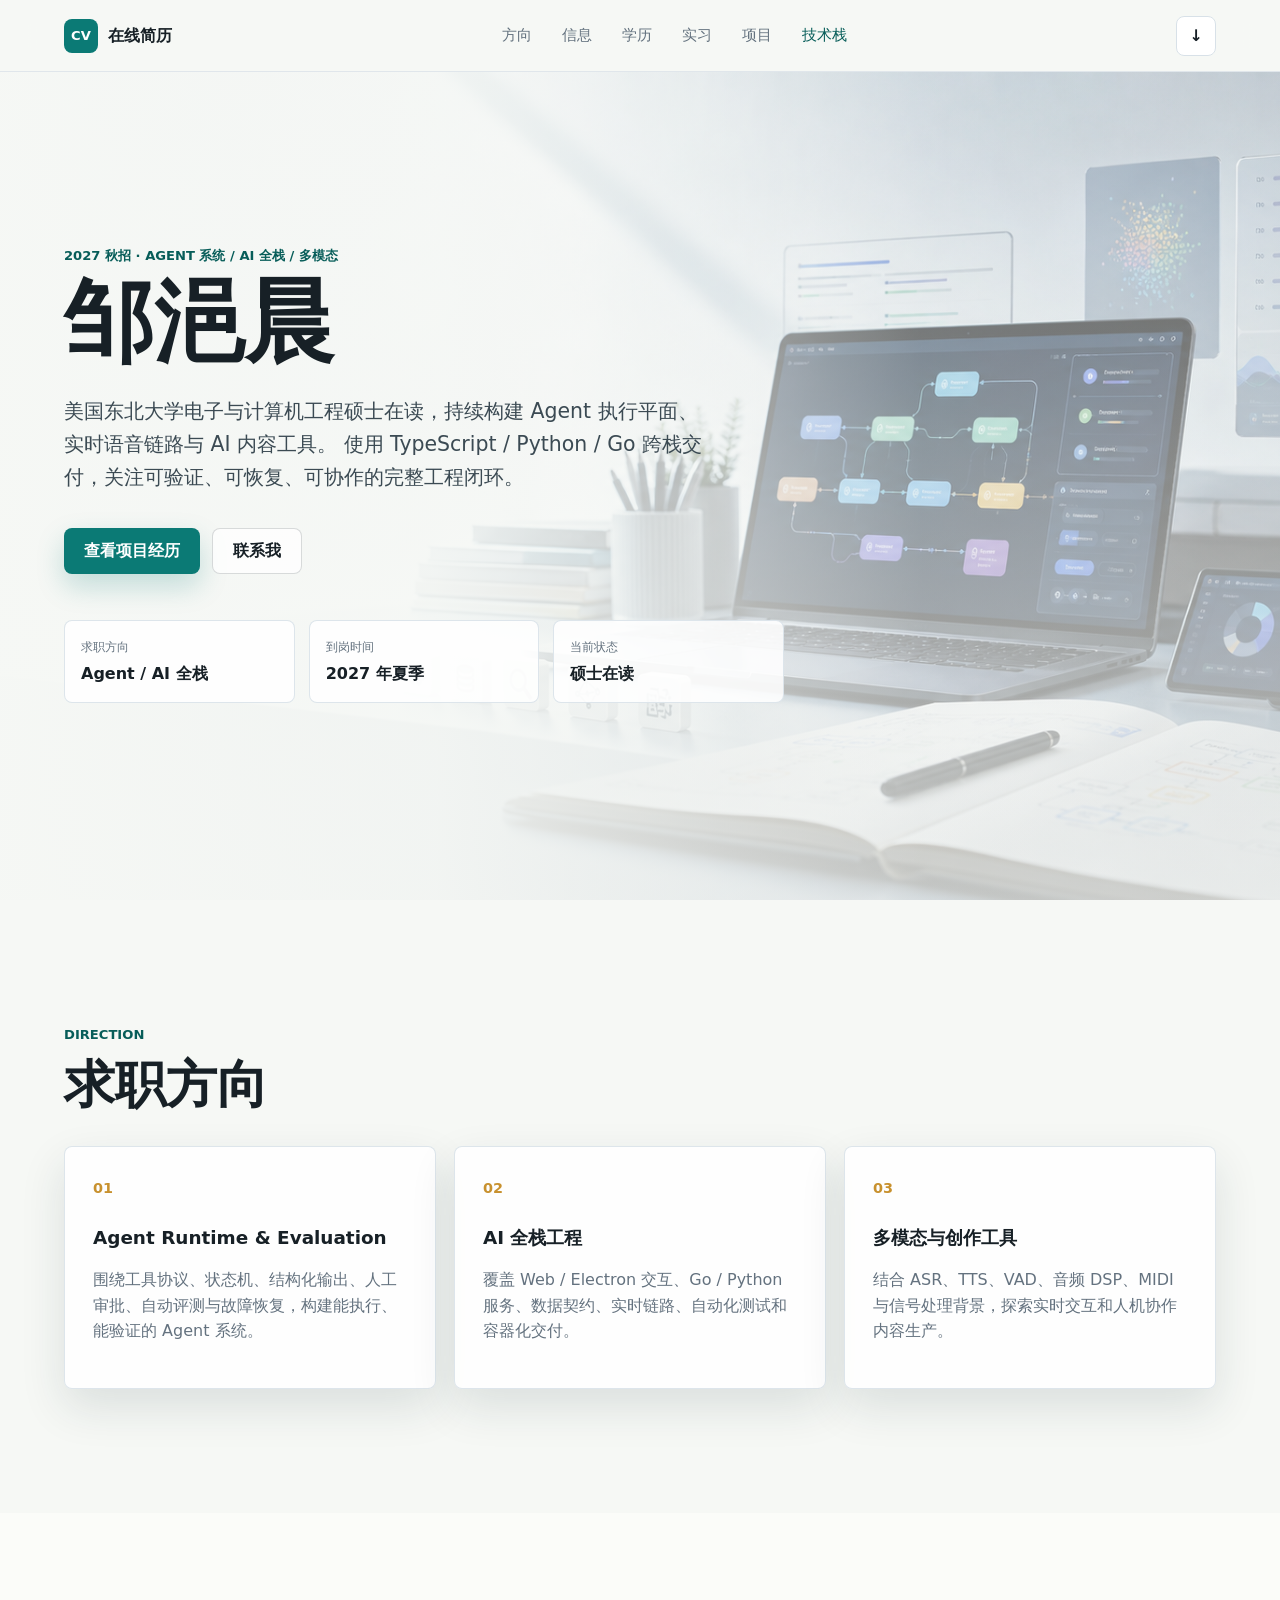
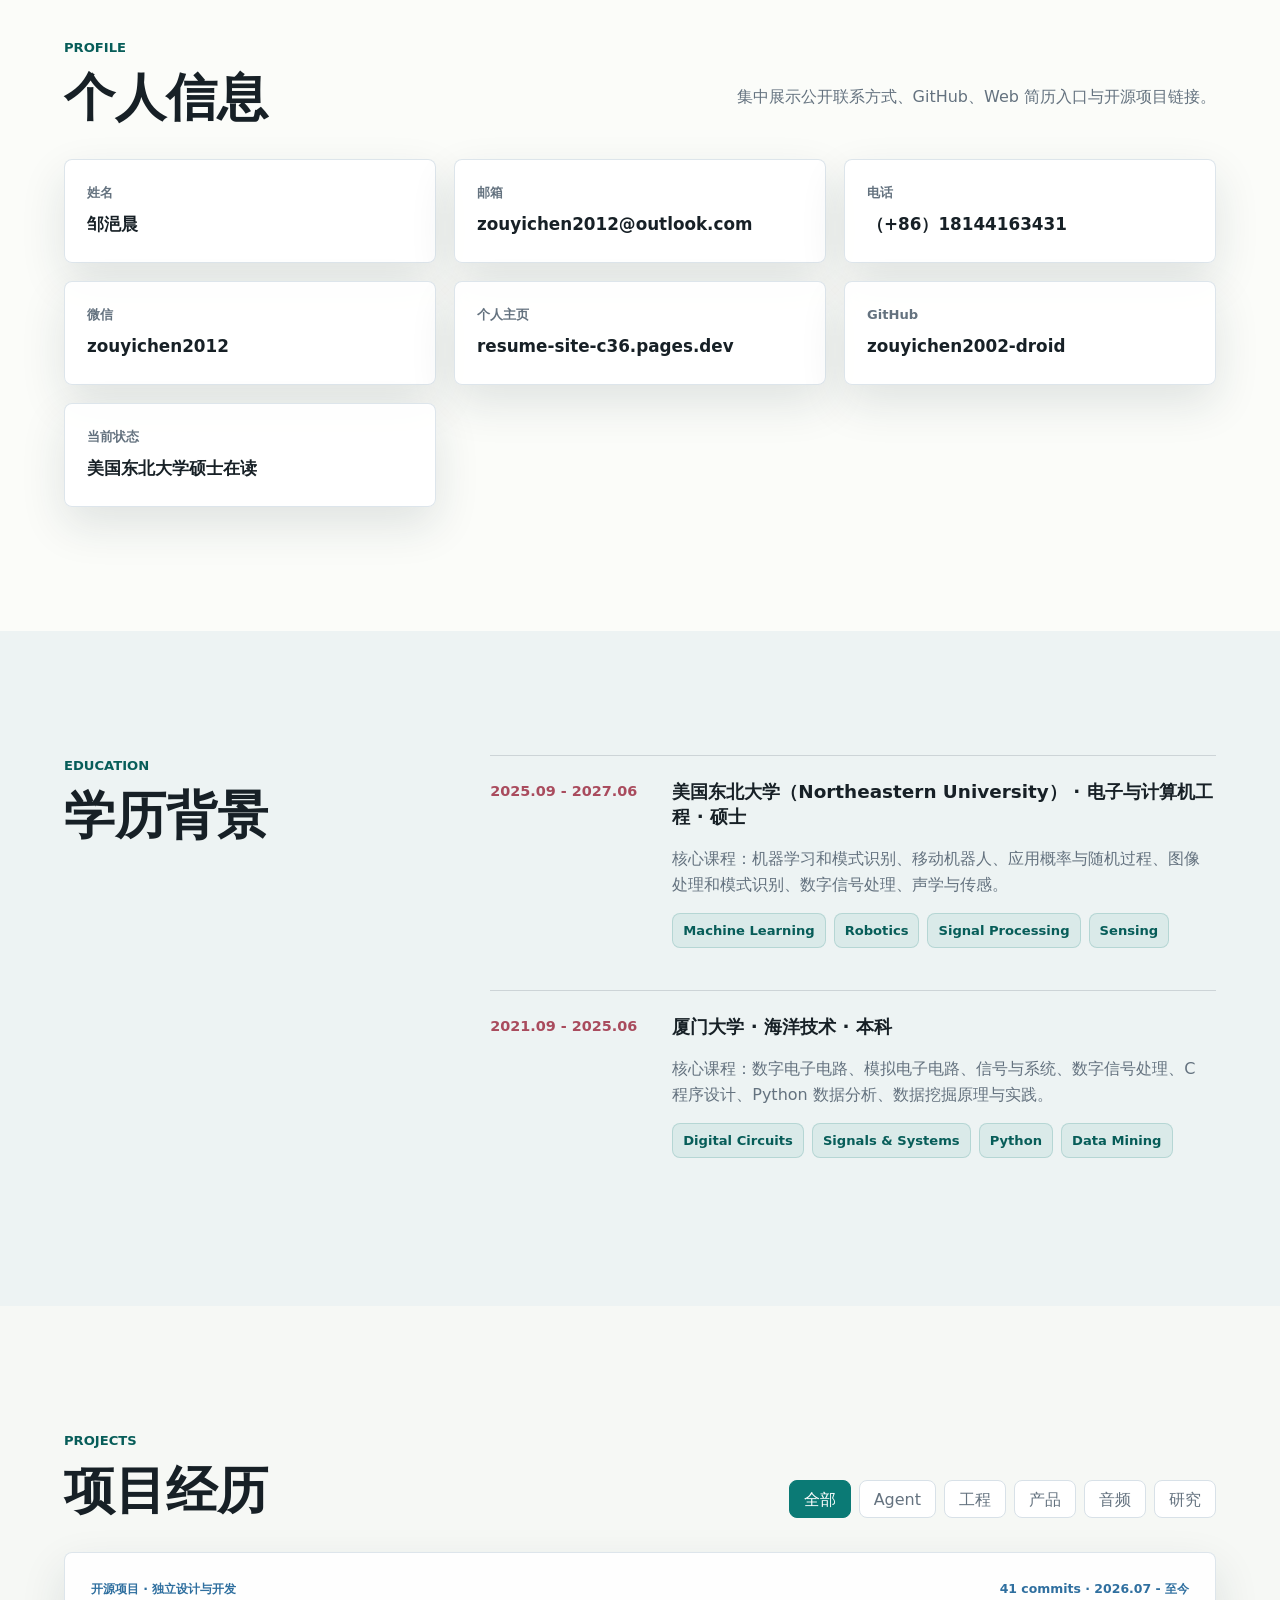
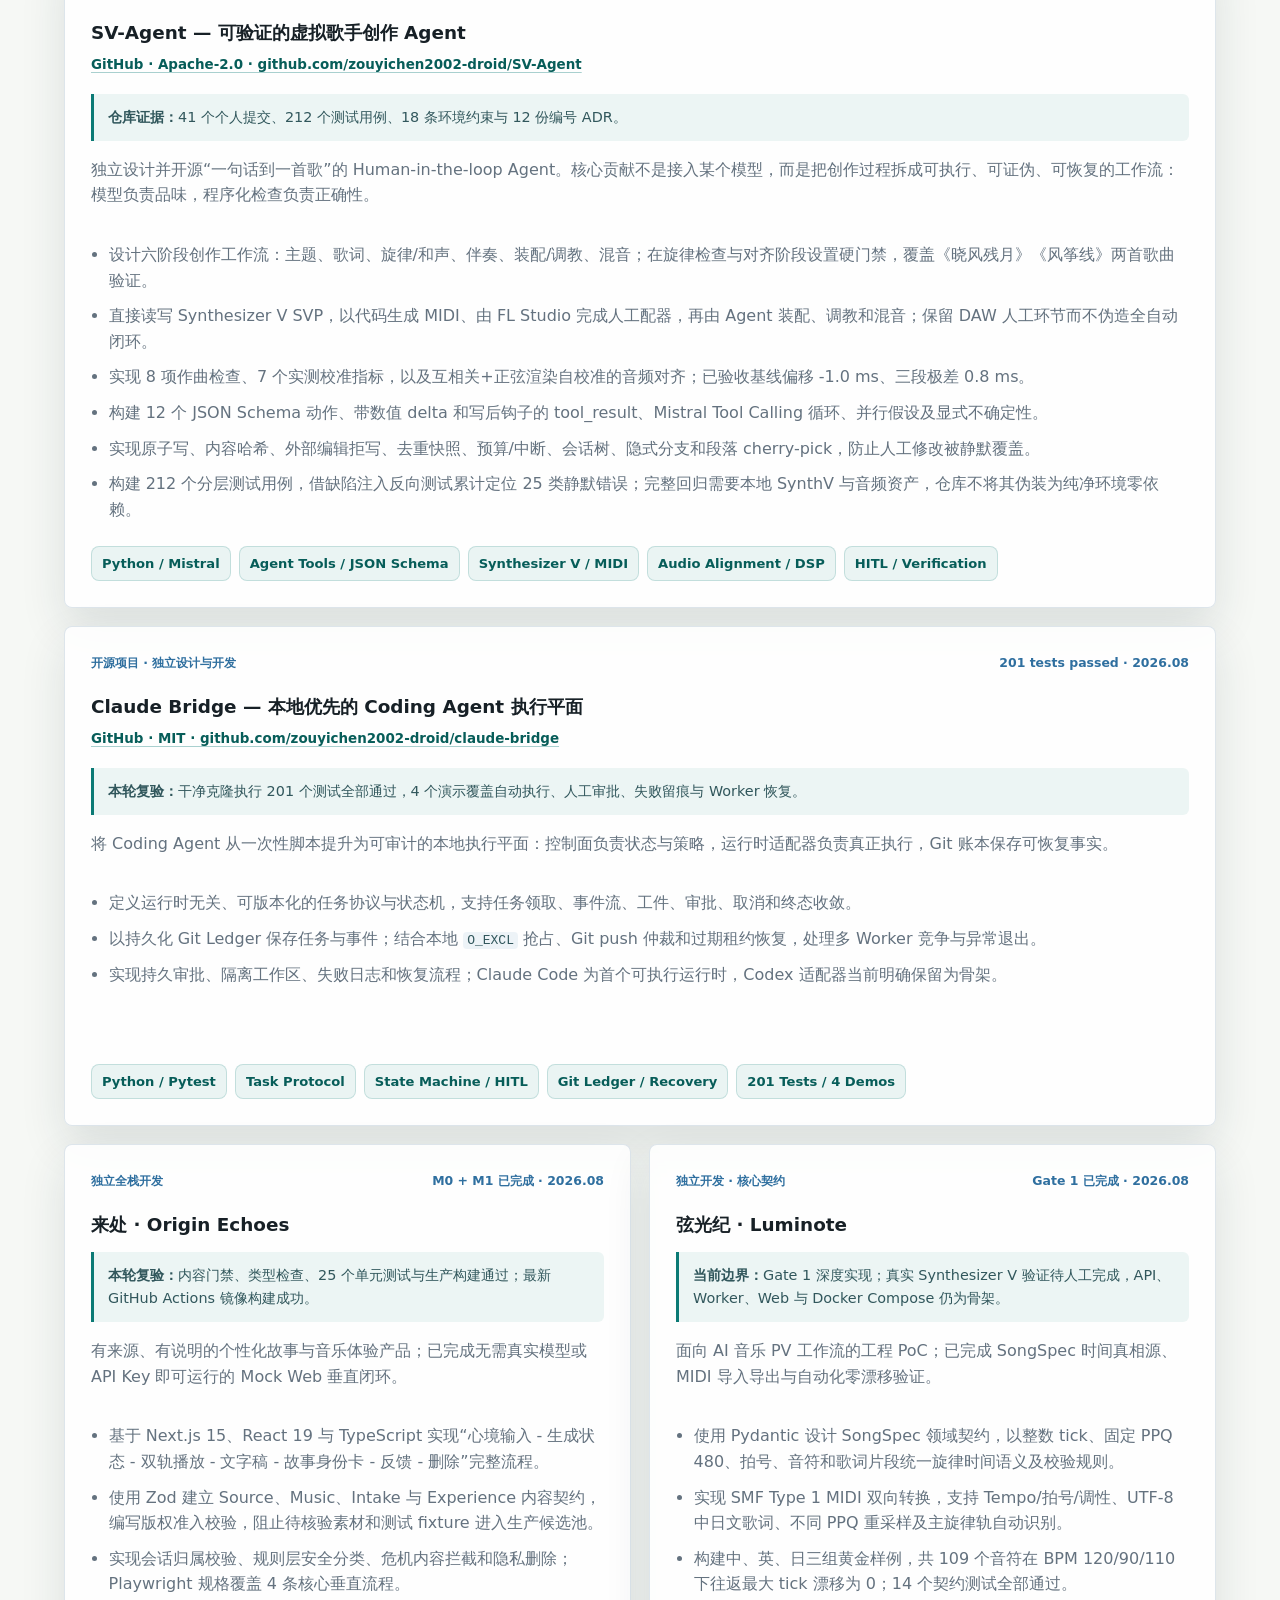
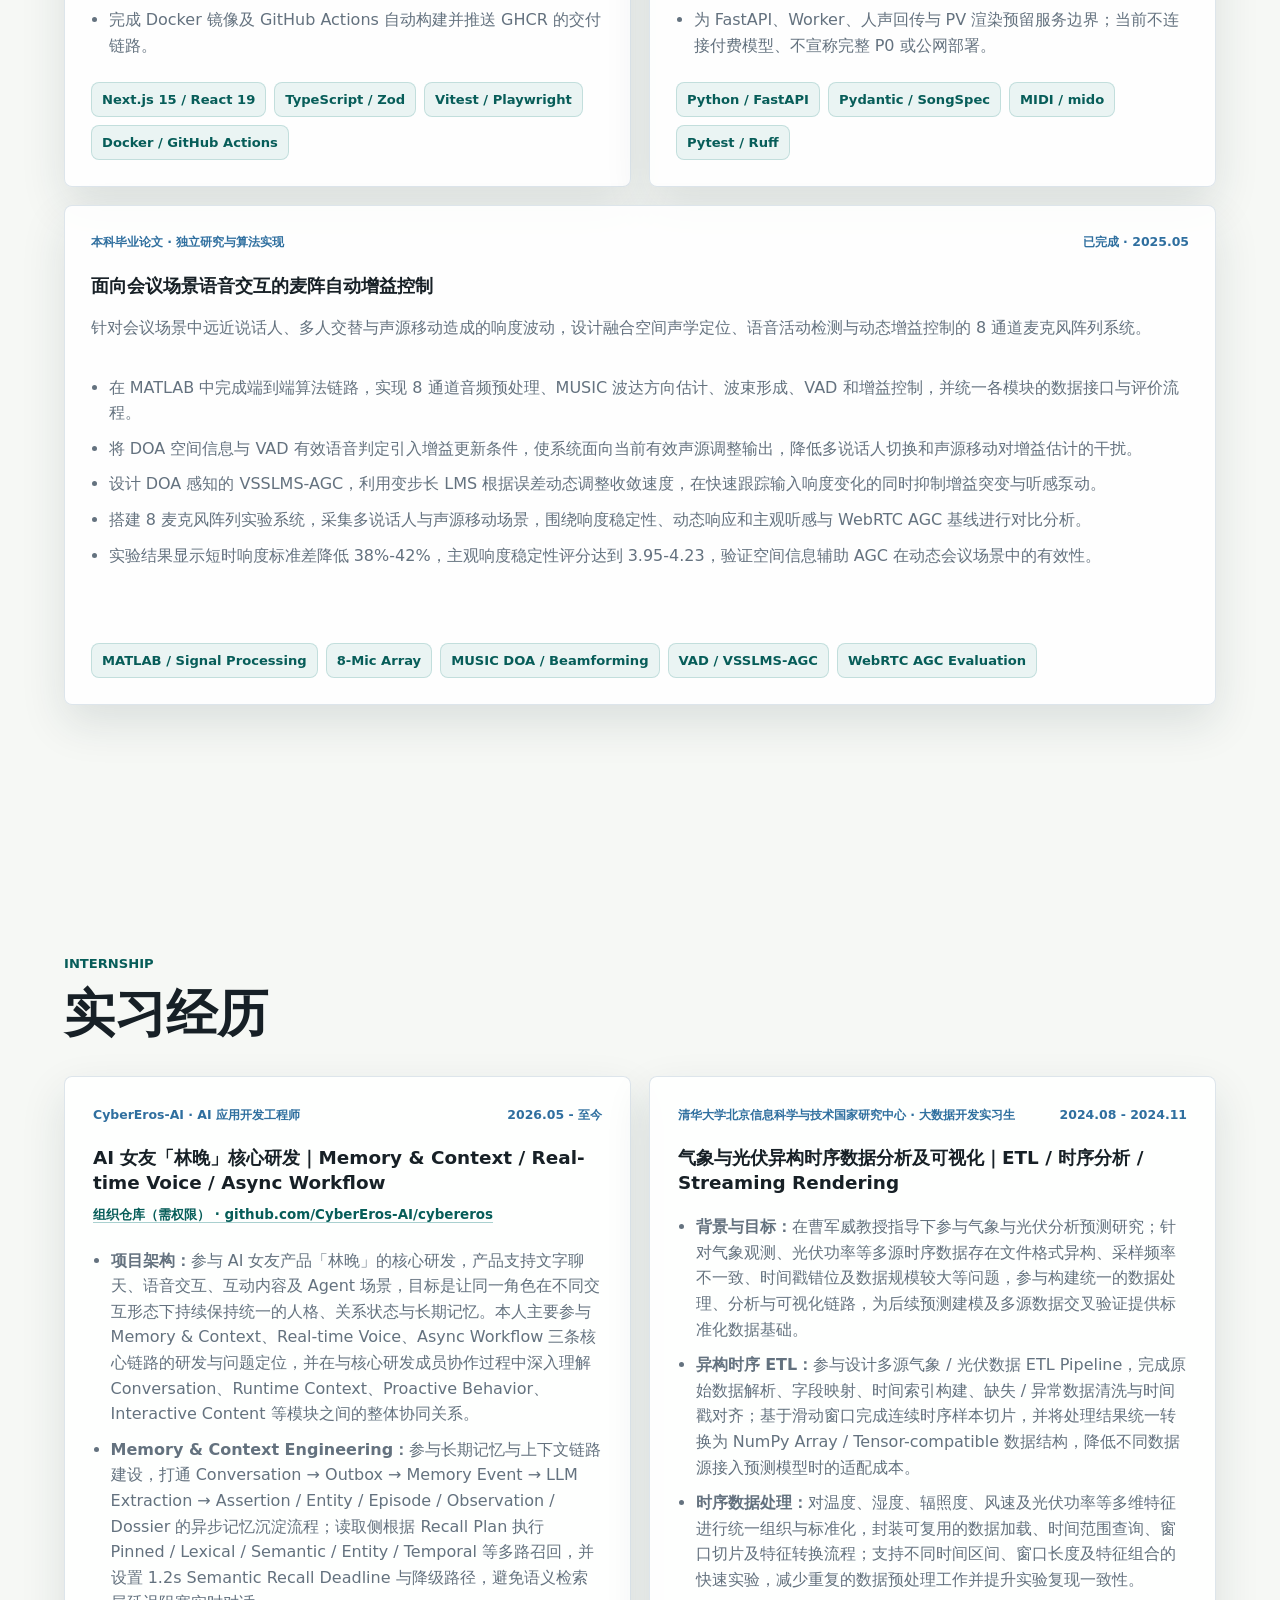
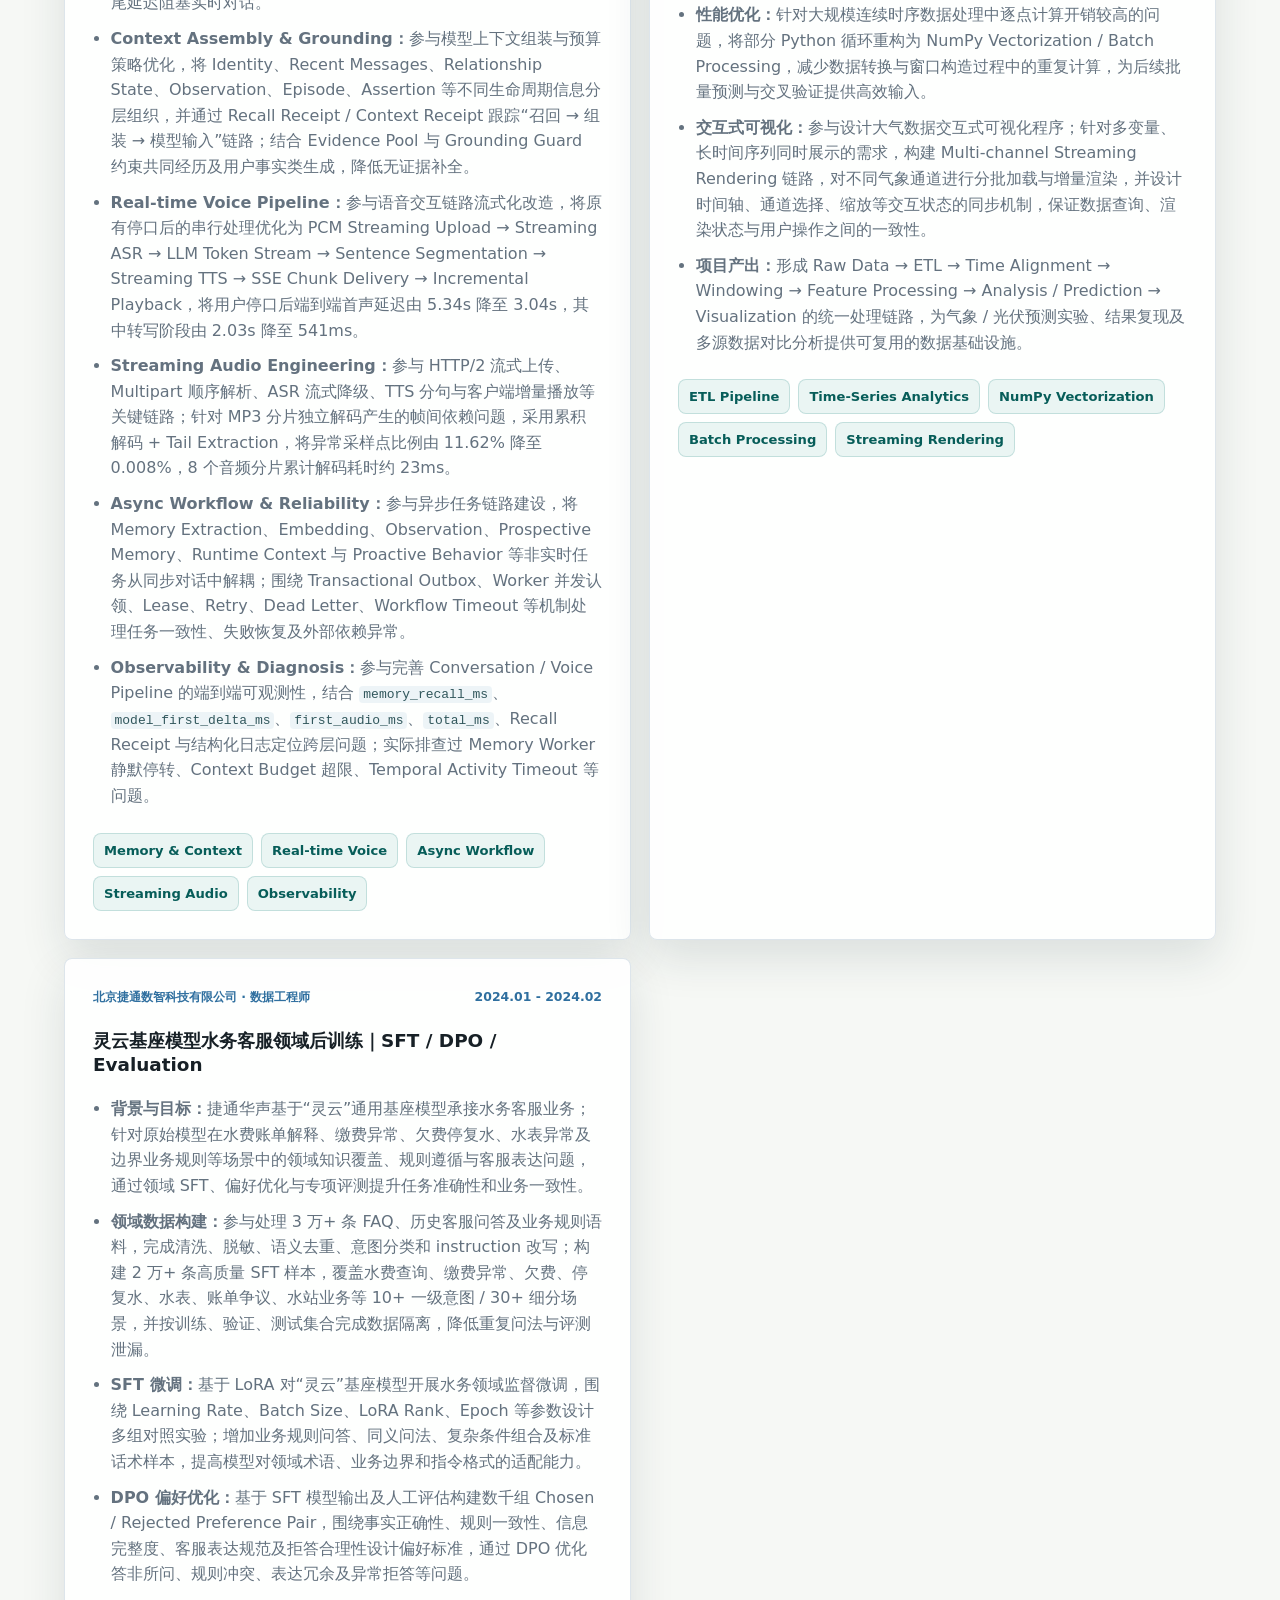
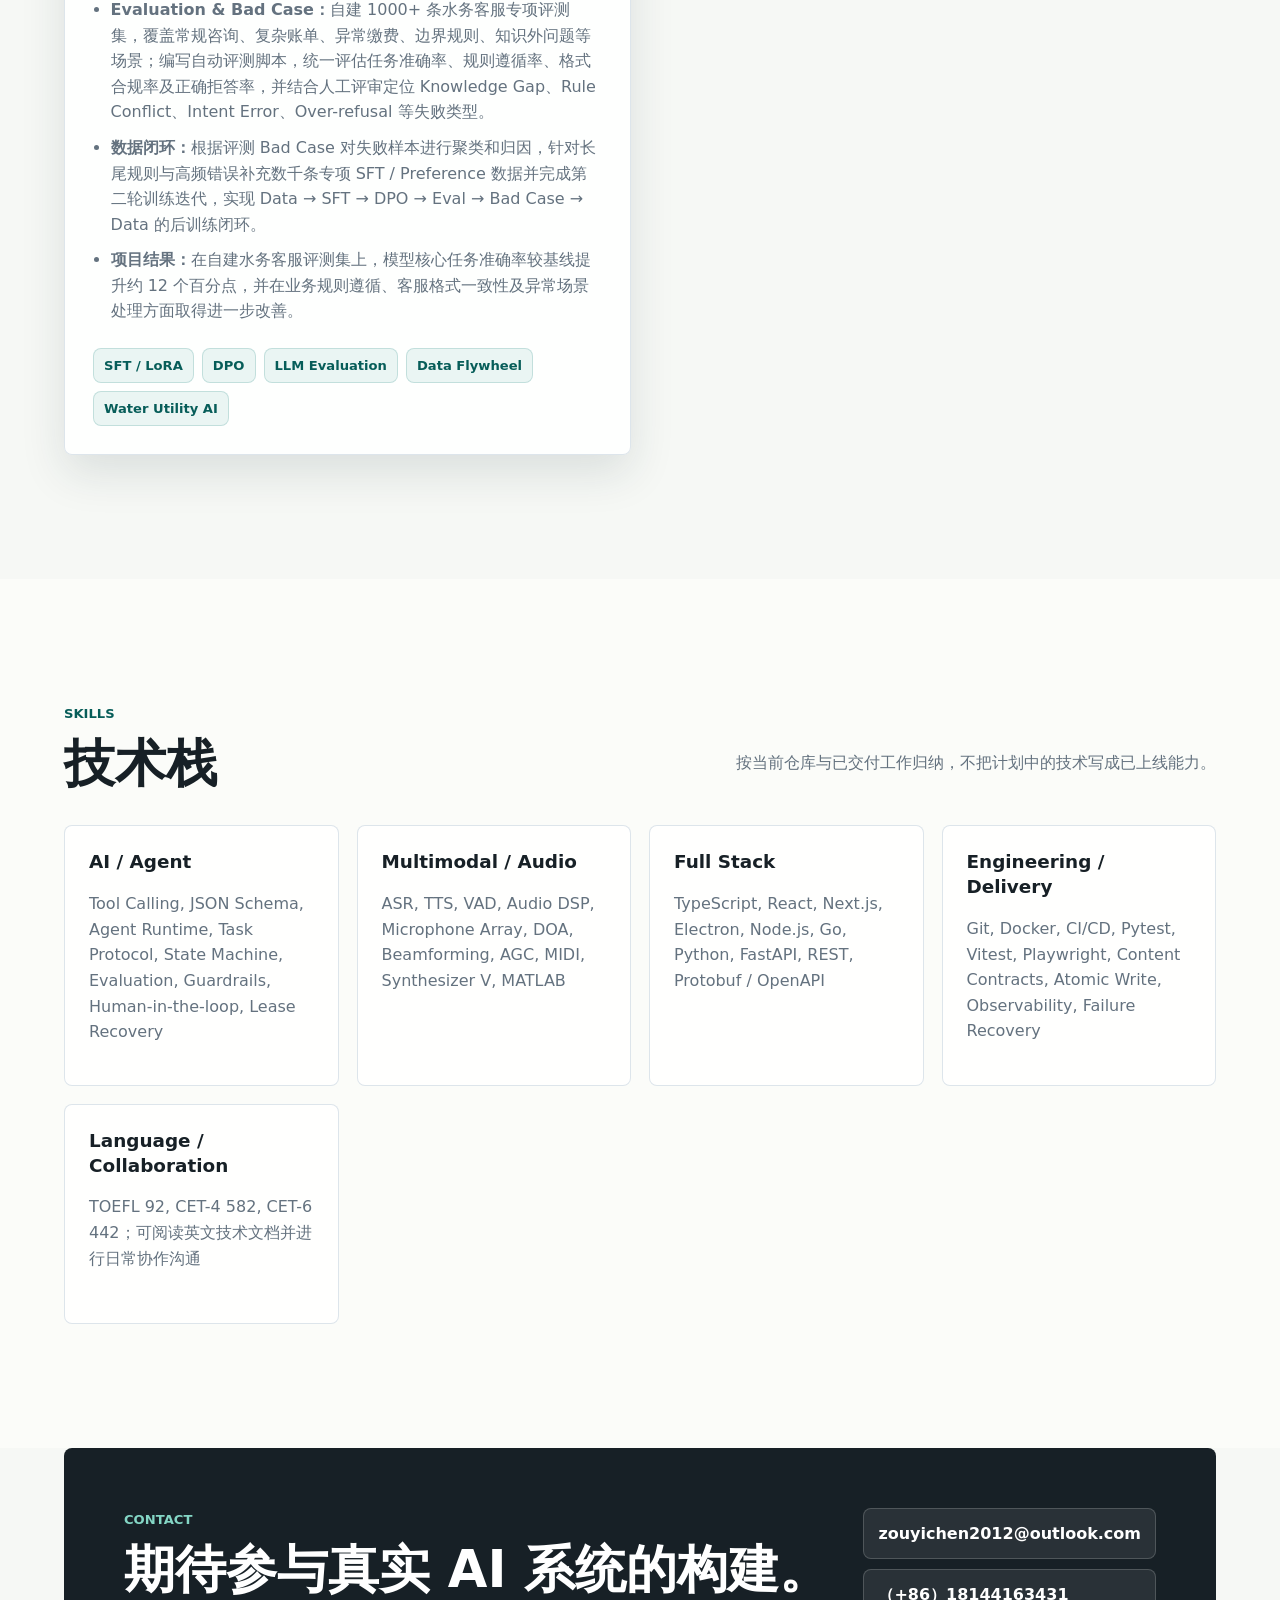
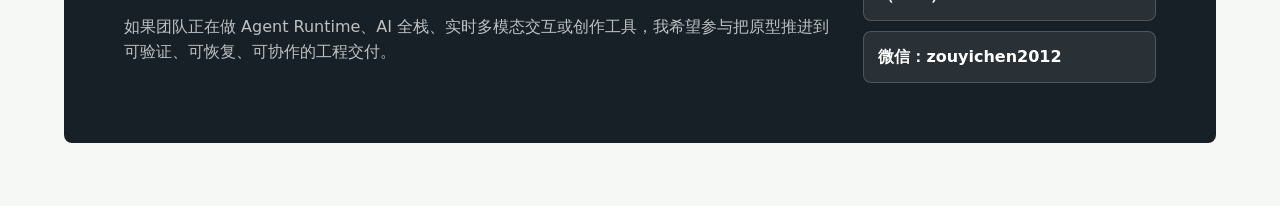
==== commit 9ad4ea43: "Update CyberEros job title" ====
--- a/index.html
+++ b/index.html
@@ -314,7 +314,7 @@
         <div class="experience-list">
           <article class="experience-card">
             <div class="card-topline">
-              <span>CyberEros-AI · 兼职核心成员</span>
+              <span>CyberEros-AI · AI 应用开发工程师</span>
               <span>2026.05 - 至今</span>
             </div>
             <h3>AI 女友「林晚」核心研发｜Memory &amp; Context / Real-time Voice / Async Workflow</h3>
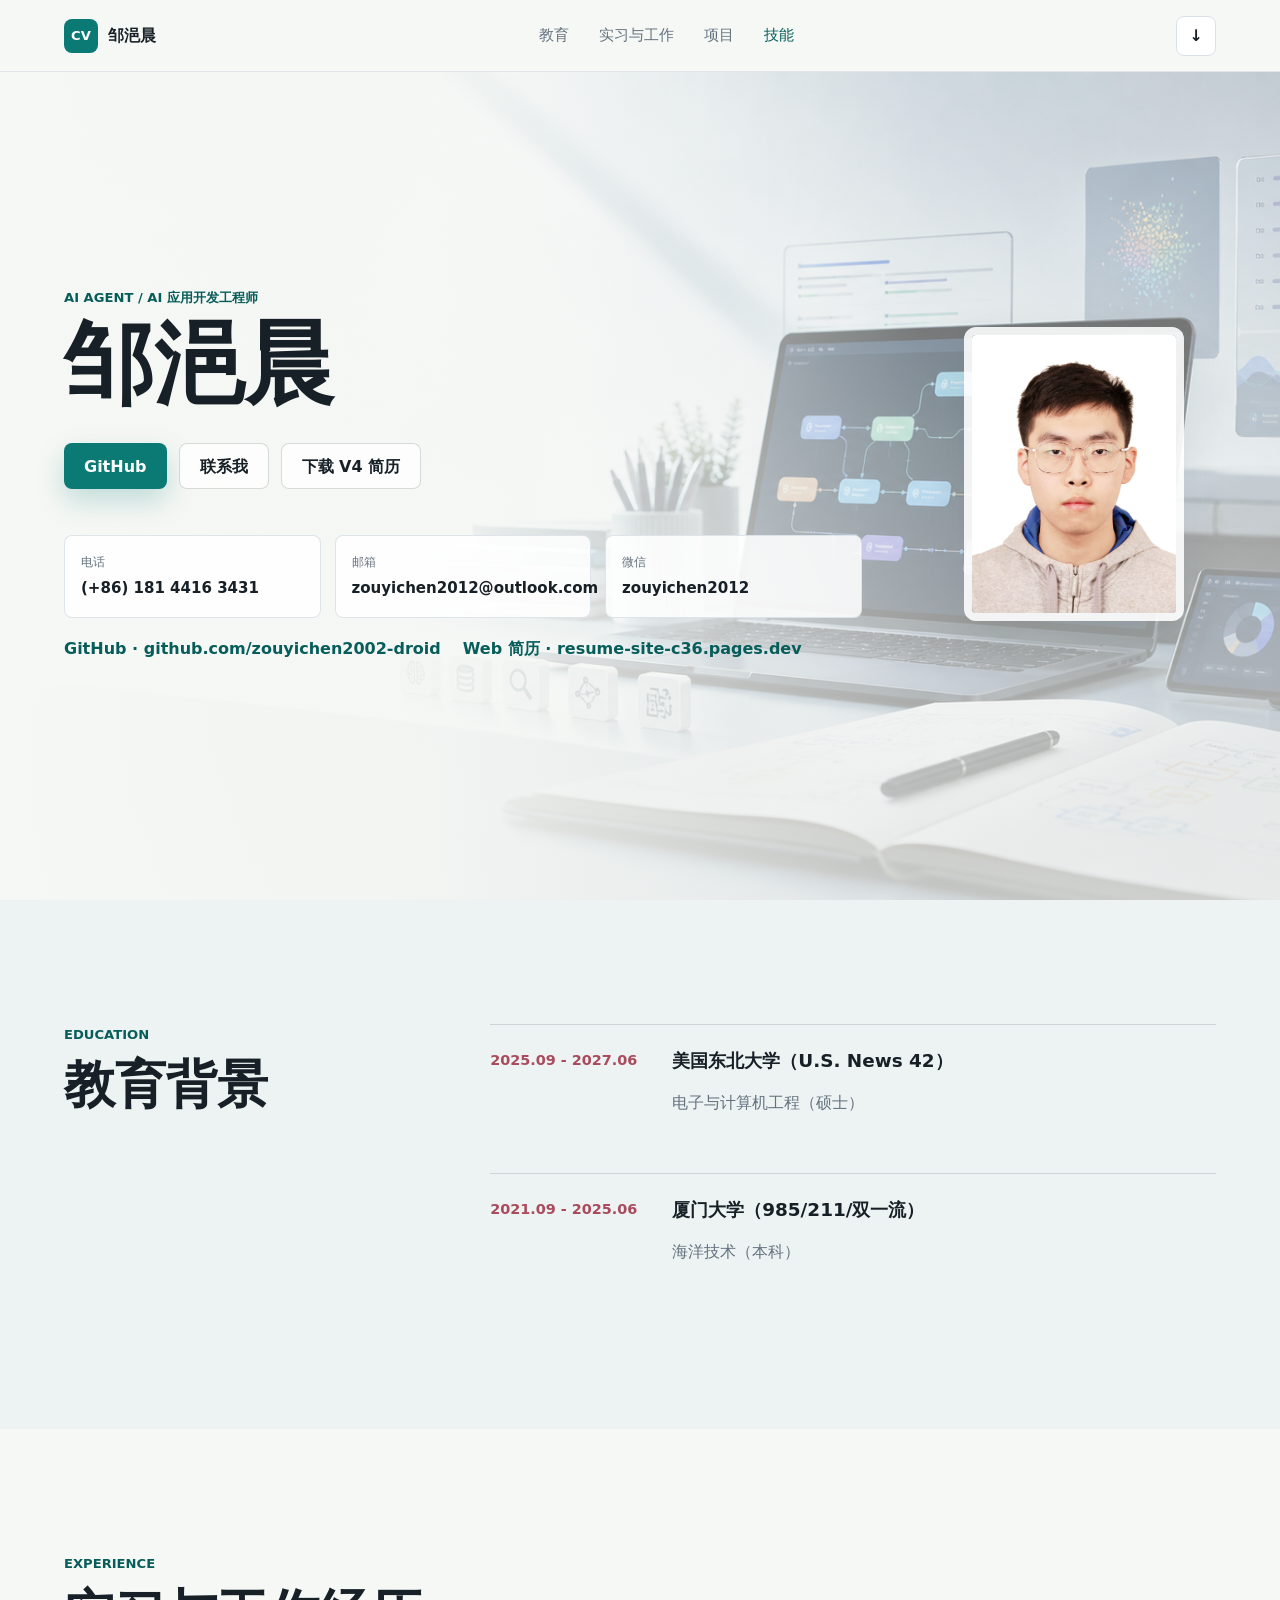
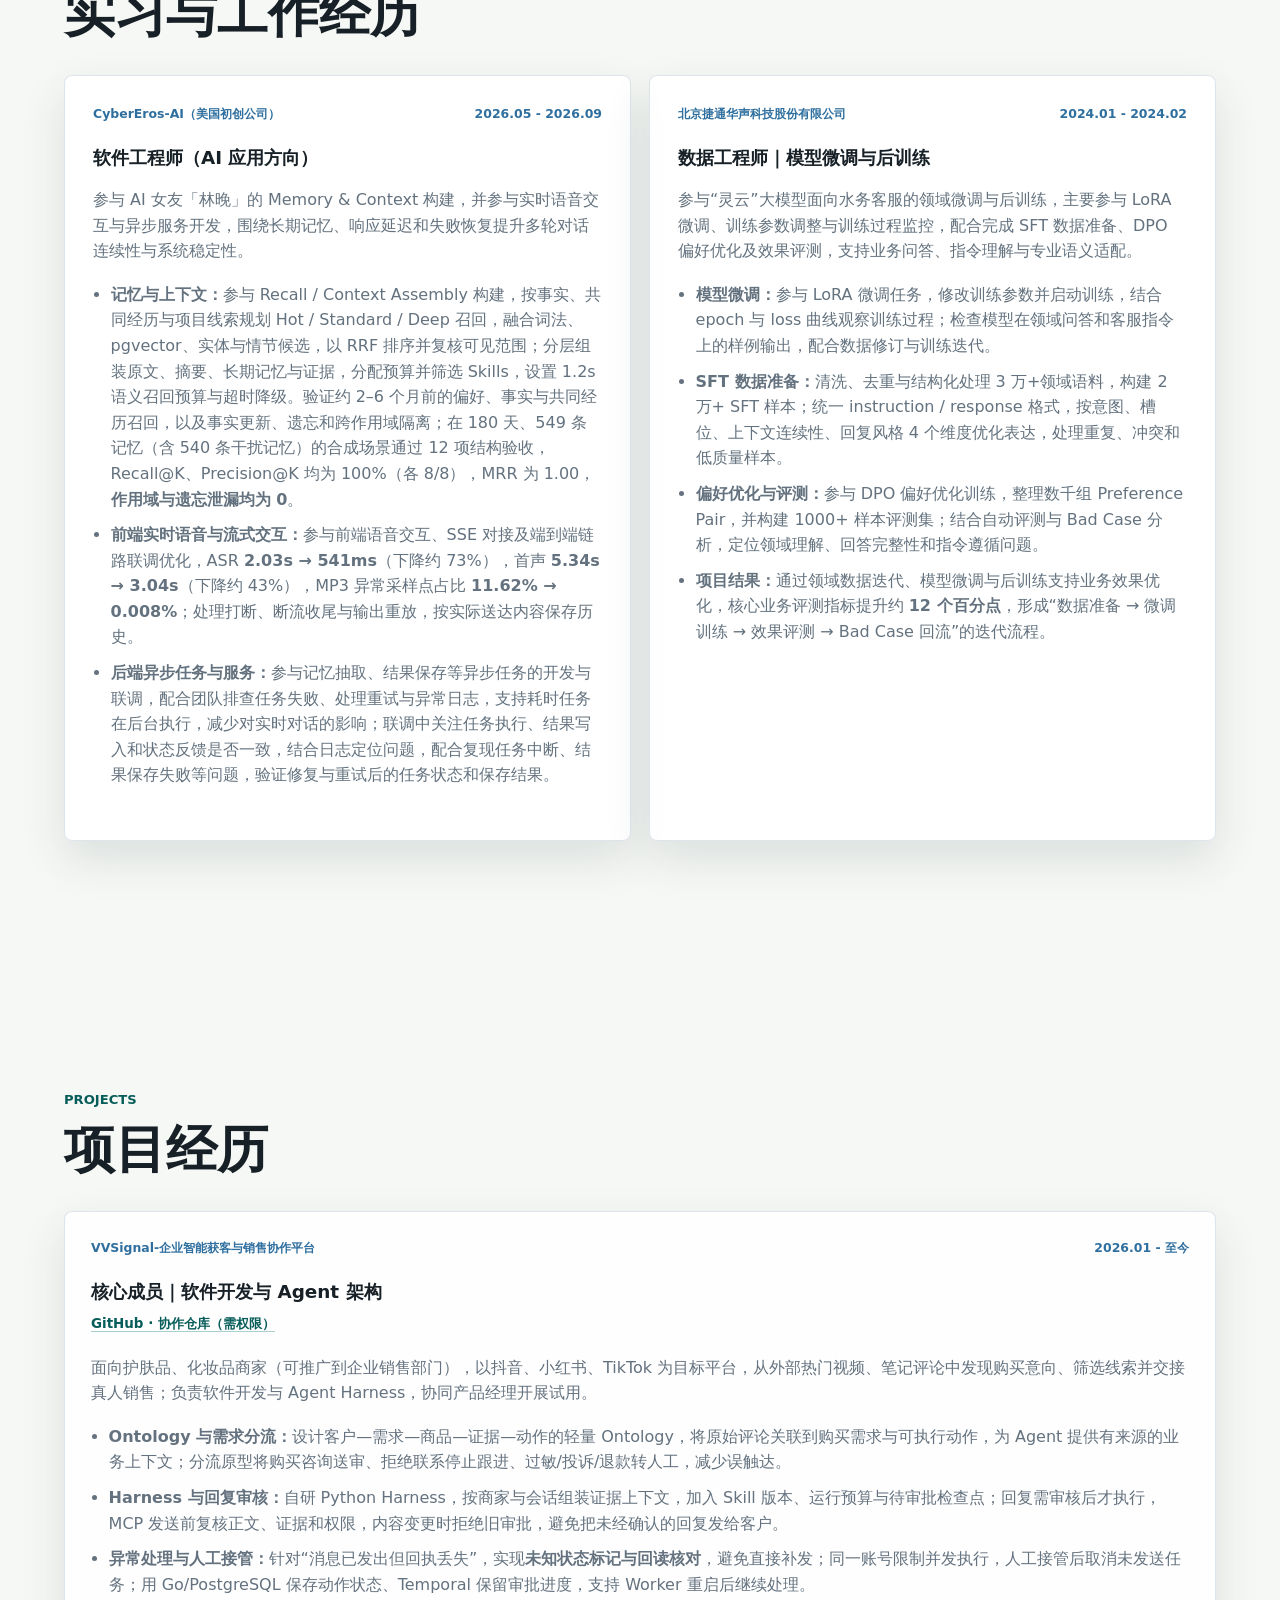
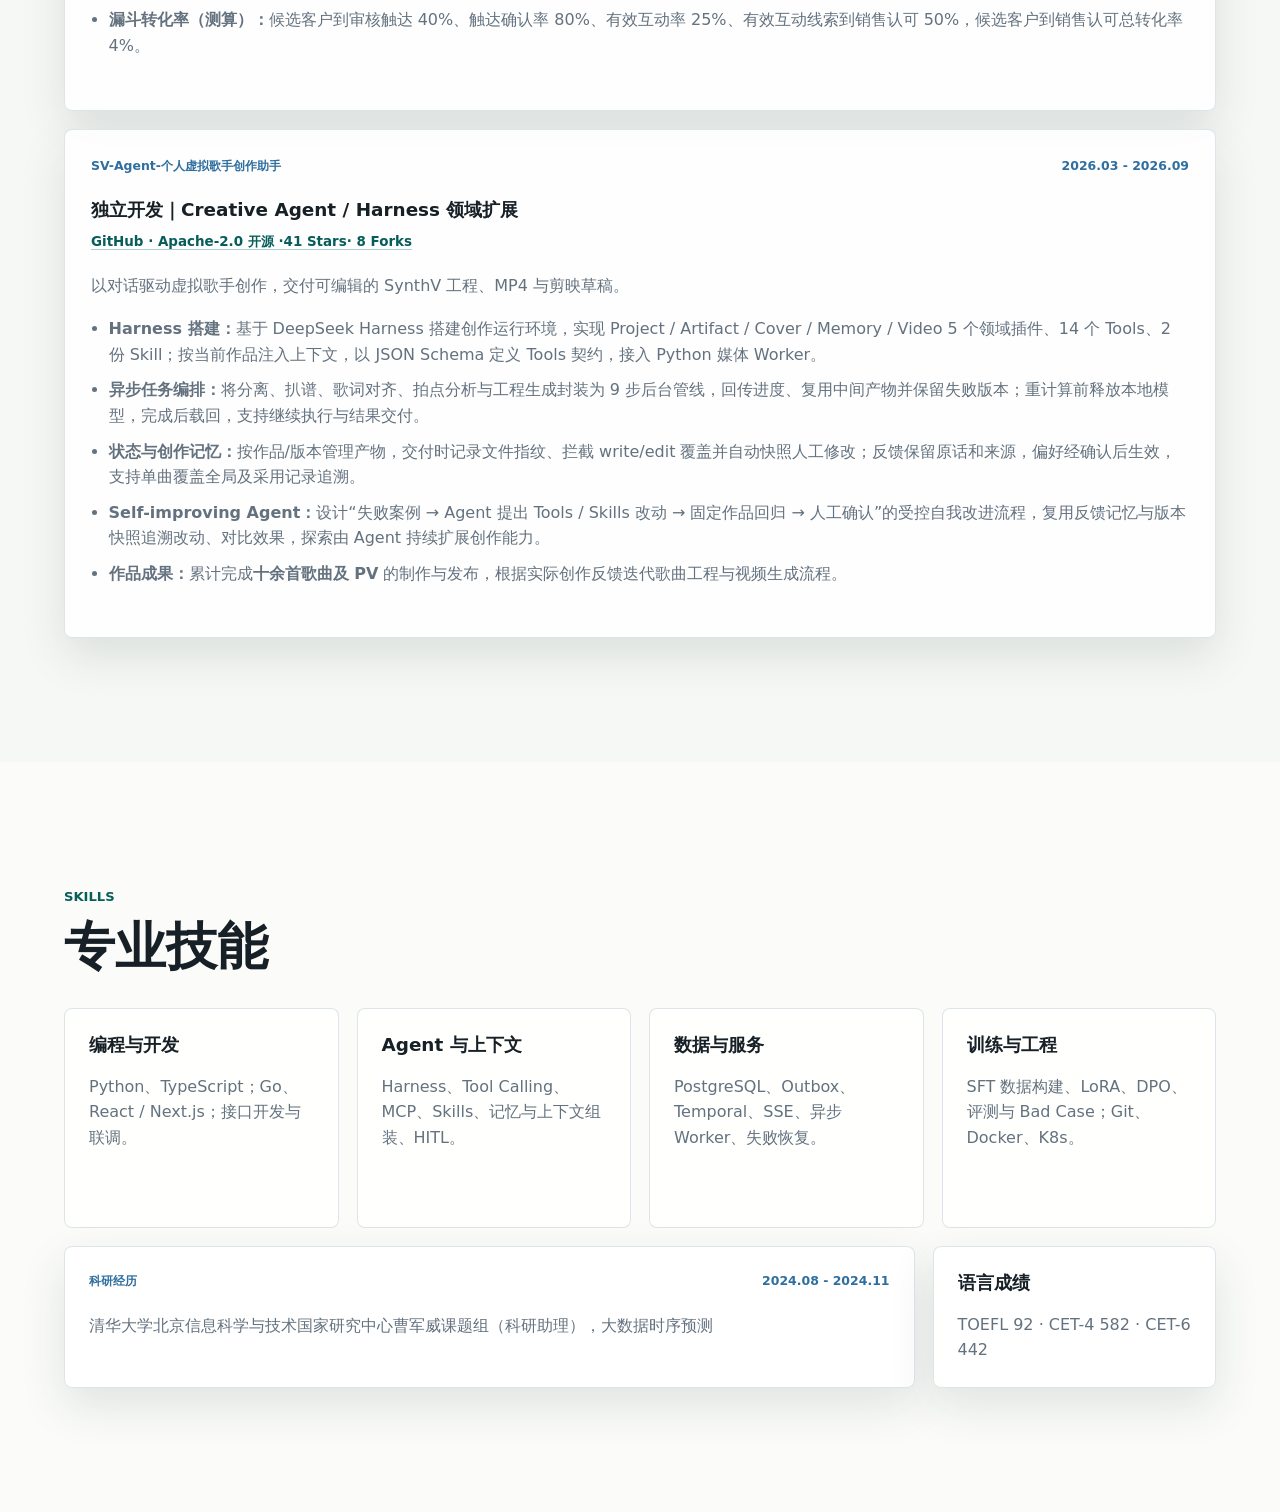
==== commit e848e525: "Sync web resume with V4 final PDF" ====
--- a/index.html
+++ b/index.html
@@ -1,433 +1,215 @@
-<!doctype html>
+<!DOCTYPE html>
 <html lang="zh-CN">
   <head>
-    <meta charset="UTF-8" />
-    <meta name="viewport" content="width=device-width, initial-scale=1.0" />
-    <title>邹浥晨 | Agent 系统 / AI 全栈 / 多模态工程</title>
+    <meta charset="UTF-8">
+    <meta name="viewport" content="width=device-width, initial-scale=1.0">
+    <title>邹浥晨 | AI Agent / AI 应用开发工程师</title>
     <meta
       name="description"
-      content="邹浥晨的 2027 秋招在线简历，聚焦 Agent 系统、AI 全栈、多模态交互与可验证工程交付。"
-    />
-    <meta property="og:title" content="邹浥晨 | Agent 系统 / AI 全栈 / 多模态工程" />
+      content="邹浥晨的在线简历：AI Agent / AI 应用开发工程师，聚焦 Agent Harness、记忆与上下文、实时语音、异步服务与模型后训练。"
+    >
+    <meta property="og:title" content="邹浥晨 | AI Agent / AI 应用开发工程师">
     <meta
       property="og:description"
-      content="Agent 系统、AI 全栈与多模态交互方向的在线简历和项目证据主页。"
-    />
-    <meta property="og:type" content="website" />
+      content="AI Agent 与 AI 应用开发方向的在线简历。"
+    >
+    <meta property="og:type" content="website">
     <link
       rel="icon"
       href="data:image/svg+xml,%3Csvg xmlns='http://www.w3.org/2000/svg' viewBox='0 0 64 64'%3E%3Crect width='64' height='64' rx='14' fill='%230b7a75'/%3E%3Ctext x='32' y='40' text-anchor='middle' font-size='24' font-family='Arial' font-weight='700' fill='white'%3ECV%3C/text%3E%3C/svg%3E"
-    />
-    <link rel="stylesheet" href="styles.css?v=20260826-github-audit" />
+    >
+    <link rel="stylesheet" href="styles.css?v=20261004-v4">
   </head>
   <body>
     <header class="site-header">
       <a class="brand" href="#top" aria-label="返回顶部">
         <span class="brand-mark">CV</span>
-        <span>在线简历</span>
+        <span>邹浥晨</span>
       </a>
       <nav class="nav" aria-label="主导航">
-        <a href="#direction">方向</a>
-        <a href="#profile">信息</a>
-        <a href="#education">学历</a>
-        <a href="#internship">实习</a>
+        <a href="#education">教育</a>
+        <a href="#experience">实习与工作</a>
         <a href="#projects">项目</a>
-        <a href="#skills">技术栈</a>
+        <a href="#skills">技能</a>
       </nav>
-      <a class="icon-button" href="job-search/resume-v2/output/pdf/主版本/邹浥晨_AI-Agent开发工程师_V2.pdf" download title="下载 A4 PDF 简历">
+      <a class="icon-button" href="output/pdf/V4/邹浥晨_V4终版_完整版.pdf" download title="下载 V4 完整版 PDF 简历">
         <span aria-hidden="true">↓</span>
-        <span class="sr-only">下载 A4 PDF 简历</span>
+        <span class="sr-only">下载 V4 完整版 PDF 简历</span>
       </a>
     </header>
 
     <main id="top">
       <section class="hero" aria-label="简历首页">
-        <img class="hero-image" src="assets/ai-agent-hero.png" alt="AI 应用开发工作台视觉图" />
+        <img class="hero-image" src="assets/ai-agent-hero.png" alt="">
         <div class="hero-overlay"></div>
-        <div class="hero-content">
-          <p class="eyebrow">2027 秋招 · Agent 系统 / AI 全栈 / 多模态</p>
-          <h1>邹浥晨</h1>
-          <p class="hero-subtitle">
-            美国东北大学电子与计算机工程硕士在读，持续构建 Agent 执行平面、实时语音链路与 AI 内容工具。
-            使用 TypeScript / Python / Go 跨栈交付，关注可验证、可恢复、可协作的完整工程闭环。
-          </p>
-          <div class="hero-actions">
-            <a class="primary-action" href="#projects">查看项目经历</a>
-            <a class="secondary-action" href="mailto:zouyichen2012@outlook.com">联系我</a>
-          </div>
-          <dl class="hero-facts">
-            <div>
-              <dt>求职方向</dt>
-              <dd>Agent / AI 全栈</dd>
-            </div>
-            <div>
-              <dt>到岗时间</dt>
-              <dd>2027 年夏季</dd>
-            </div>
-            <div>
-              <dt>当前状态</dt>
-              <dd>硕士在读</dd>
-            </div>
-          </dl>
-        </div>
-      </section>
-
-      <section class="section intro-section" id="direction" aria-label="求职方向">
-        <div class="section-heading">
-          <p class="eyebrow">Direction</p>
-          <h2>求职方向</h2>
-        </div>
-        <div class="intro-grid">
-          <article>
-            <span class="metric">01</span>
-            <h3>Agent Runtime &amp; Evaluation</h3>
-            <p>围绕工具协议、状态机、结构化输出、人工审批、自动评测与故障恢复，构建能执行、能验证的 Agent 系统。</p>
-          </article>
-          <article>
-            <span class="metric">02</span>
-            <h3>AI 全栈工程</h3>
-            <p>覆盖 Web / Electron 交互、Go / Python 服务、数据契约、实时链路、自动化测试和容器化交付。</p>
-          </article>
-          <article>
-            <span class="metric">03</span>
-            <h3>多模态与创作工具</h3>
-            <p>结合 ASR、TTS、VAD、音频 DSP、MIDI 与信号处理背景，探索实时交互和人机协作内容生产。</p>
-          </article>
-        </div>
-      </section>
-
-      <section class="section profile-section" id="profile" aria-label="个人信息">
-        <div class="section-heading split">
-          <div>
-            <p class="eyebrow">Profile</p>
-            <h2>个人信息</h2>
-          </div>
-          <p class="section-note">集中展示公开联系方式、GitHub、Web 简历入口与开源项目链接。</p>
-        </div>
-        <div class="profile-grid">
-          <div>
-            <span>姓名</span>
-            <strong>邹浥晨</strong>
-          </div>
-          <div>
-            <span>邮箱</span>
-            <strong>zouyichen2012@outlook.com</strong>
-          </div>
-          <div>
-            <span>电话</span>
-            <strong>（+86）18144163431</strong>
-          </div>
-          <div>
-            <span>微信</span>
-            <strong>zouyichen2012</strong>
-          </div>
-          <div>
-            <span>个人主页</span>
-            <strong><a href="https://resume-site-c36.pages.dev/" target="_blank" rel="noreferrer">resume-site-c36.pages.dev</a></strong>
-          </div>
-          <div>
-            <span>GitHub</span>
-            <strong><a href="https://github.com/zouyichen2002-droid" target="_blank" rel="noreferrer">zouyichen2002-droid</a></strong>
-          </div>
-          <div>
-            <span>当前状态</span>
-            <strong>美国东北大学硕士在读</strong>
-          </div>
-        </div>
-      </section>
-
-      <section class="section two-column" id="education" aria-label="学历背景">
+        <div class="hero-content hero-content--profile">
+          <div class="hero-copy">
+            <p class="eyebrow">AI Agent / AI 应用开发工程师</p>
+            <h1>邹浥晨</h1>
+            <div class="hero-actions">
+              <a class="primary-action" href="https://github.com/zouyichen2002-droid" target="_blank" rel="noreferrer">GitHub</a>
+              <a class="secondary-action" href="mailto:zouyichen2012@outlook.com">联系我</a>
+              <a class="secondary-action" href="output/pdf/V4/邹浥晨_V4终版_完整版.pdf" download>下载 V4 简历</a>
+            </div>
+            <dl class="hero-facts">
+              <div>
+                <dt>电话</dt>
+                <dd><a href="tel:+8618144163431">(+86)&nbsp;181&nbsp;4416&nbsp;3431</a></dd>
+              </div>
+              <div>
+                <dt>邮箱</dt>
+                <dd><a href="mailto:zouyichen2012@outlook.com">zouyichen2012@outlook.com</a></dd>
+              </div>
+              <div>
+                <dt>微信</dt>
+                <dd>zouyichen2012</dd>
+              </div>
+            </dl>
+            <div class="hero-profile-links">
+              <a href="https://github.com/zouyichen2002-droid" target="_blank" rel="noreferrer"><strong>GitHub</strong> · github.com/zouyichen2002-droid</a>
+              <a href="https://resume-site-c36.pages.dev/"><strong>Web 简历</strong> · resume-site-c36.pages.dev</a>
+            </div>
+          </div>
+          <img class="hero-portrait" src="assets/profile-photo.jpeg" alt="邹浥晨证件照">
+        </div>
+      </section>
+
+      <section class="section two-column" id="education" aria-label="教育背景">
         <div class="section-heading">
           <p class="eyebrow">Education</p>
-          <h2>学历背景</h2>
+          <h2>教育背景</h2>
         </div>
         <div class="timeline">
           <article class="timeline-item">
             <time>2025.09 - 2027.06</time>
             <div>
-              <h3>美国东北大学（Northeastern University） · 电子与计算机工程 · 硕士</h3>
-              <p>核心课程：机器学习和模式识别、移动机器人、应用概率与随机过程、图像处理和模式识别、数字信号处理、声学与传感。</p>
-              <div class="tags">
-                <span>Machine Learning</span>
-                <span>Robotics</span>
-                <span>Signal Processing</span>
-                <span>Sensing</span>
-              </div>
+              <h3>美国东北大学（U.S. News 42）</h3>
+              <p>电子与计算机工程（硕士）</p>
             </div>
           </article>
           <article class="timeline-item">
             <time>2021.09 - 2025.06</time>
             <div>
-              <h3>厦门大学 · 海洋技术 · 本科</h3>
-              <p>核心课程：数字电子电路、模拟电子电路、信号与系统、数字信号处理、C 程序设计、Python 数据分析、数据挖掘原理与实践。</p>
-              <div class="tags">
-                <span>Digital Circuits</span>
-                <span>Signals &amp; Systems</span>
-                <span>Python</span>
-                <span>Data Mining</span>
-              </div>
-            </div>
-          </article>
-        </div>
-      </section>
-
-      <section class="section projects-section" id="projects" aria-label="项目经历">
-        <div class="section-heading split">
-          <div>
-            <p class="eyebrow">Projects</p>
-            <h2>项目经历</h2>
-          </div>
-          <div class="project-tabs" role="tablist" aria-label="项目筛选">
-            <button class="tab is-active" type="button" data-filter="all">全部</button>
-            <button class="tab" type="button" data-filter="agent">Agent</button>
-            <button class="tab" type="button" data-filter="engineering">工程</button>
-            <button class="tab" type="button" data-filter="product">产品</button>
-            <button class="tab" type="button" data-filter="audio">音频</button>
-            <button class="tab" type="button" data-filter="research">研究</button>
-          </div>
-        </div>
-
-        <div class="project-grid">
-          <article class="project-card project-card--featured" data-tags="agent engineering audio product ai">
-            <div class="card-topline">
-              <span>开源项目 · 独立设计与开发</span>
-              <span>41 commits · 2026.07 - 至今</span>
-            </div>
-            <h3>SV-Agent — 可验证的虚拟歌手创作 Agent</h3>
-            <a class="project-repo-link" href="https://github.com/zouyichen2002-droid/SV-Agent" target="_blank" rel="noreferrer">GitHub · Apache-2.0 · github.com/zouyichen2002-droid/SV-Agent</a>
-            <p class="project-proof"><strong>仓库证据：</strong>41 个个人提交、212 个测试用例、18 条环境约束与 12 份编号 ADR。</p>
-            <p>独立设计并开源“一句话到一首歌”的 Human-in-the-loop Agent。核心贡献不是接入某个模型，而是把创作过程拆成可执行、可证伪、可恢复的工作流：模型负责品味，程序化检查负责正确性。</p>
-            <ul>
-              <li>设计六阶段创作工作流：主题、歌词、旋律/和声、伴奏、装配/调教、混音；在旋律检查与对齐阶段设置硬门禁，覆盖《晓风残月》《风筝线》两首歌曲验证。</li>
-              <li>直接读写 Synthesizer V SVP，以代码生成 MIDI、由 FL Studio 完成人工配器，再由 Agent 装配、调教和混音；保留 DAW 人工环节而不伪造全自动闭环。</li>
-              <li>实现 8 项作曲检查、7 个实测校准指标，以及互相关+正弦渲染自校准的音频对齐；已验收基线偏移 -1.0 ms、三段极差 0.8 ms。</li>
-              <li>构建 12 个 JSON Schema 动作、带数值 delta 和写后钩子的 tool_result、Mistral Tool Calling 循环、并行假设及显式不确定性。</li>
-              <li>实现原子写、内容哈希、外部编辑拒写、去重快照、预算/中断、会话树、隐式分支和段落 cherry-pick，防止人工修改被静默覆盖。</li>
-              <li>构建 212 个分层测试用例，借缺陷注入反向测试累计定位 25 类静默错误；完整回归需要本地 SynthV 与音频资产，仓库不将其伪装为纯净环境零依赖。</li>
-            </ul>
-            <div class="tags">
-              <span>Python / Mistral</span>
-              <span>Agent Tools / JSON Schema</span>
-              <span>Synthesizer V / MIDI</span>
-              <span>Audio Alignment / DSP</span>
-              <span>HITL / Verification</span>
-            </div>
-          </article>
-
-          <article class="project-card project-card--featured" data-tags="agent engineering ai">
-            <div class="card-topline">
-              <span>开源项目 · 独立设计与开发</span>
-              <span>201 tests passed · 2026.08</span>
-            </div>
-            <h3>Claude Bridge — 本地优先的 Coding Agent 执行平面</h3>
-            <a class="project-repo-link" href="https://github.com/zouyichen2002-droid/claude-bridge" target="_blank" rel="noreferrer">GitHub · MIT · github.com/zouyichen2002-droid/claude-bridge</a>
-            <p class="project-proof"><strong>本轮复验：</strong>干净克隆执行 201 个测试全部通过，4 个演示覆盖自动执行、人工审批、失败留痕与 Worker 恢复。</p>
-            <p>将 Coding Agent 从一次性脚本提升为可审计的本地执行平面：控制面负责状态与策略，运行时适配器负责真正执行，Git 账本保存可恢复事实。</p>
-            <ul>
-              <li>定义运行时无关、可版本化的任务协议与状态机，支持任务领取、事件流、工件、审批、取消和终态收敛。</li>
-              <li>以持久化 Git Ledger 保存任务与事件；结合本地 <code>O_EXCL</code> 抢占、Git push 仲裁和过期租约恢复，处理多 Worker 竞争与异常退出。</li>
-              <li>实现持久审批、隔离工作区、失败日志和恢复流程；Claude Code 为首个可执行运行时，Codex 适配器当前明确保留为骨架。</li>
-            </ul>
-            <div class="tags">
-              <span>Python / Pytest</span>
-              <span>Task Protocol</span>
-              <span>State Machine / HITL</span>
-              <span>Git Ledger / Recovery</span>
-              <span>201 Tests / 4 Demos</span>
-            </div>
-          </article>
-
-          <article class="project-card" data-tags="audio product engineering ai">
-            <div class="card-topline">
-              <span>独立全栈开发</span>
-              <span>M0 + M1 已完成 · 2026.08</span>
-            </div>
-            <h3>来处 · Origin Echoes</h3>
-            <p class="project-proof"><strong>本轮复验：</strong>内容门禁、类型检查、25 个单元测试与生产构建通过；最新 GitHub Actions 镜像构建成功。</p>
-            <p>有来源、有说明的个性化故事与音乐体验产品；已完成无需真实模型或 API Key 即可运行的 Mock Web 垂直闭环。</p>
-            <ul>
-              <li>基于 Next.js 15、React 19 与 TypeScript 实现“心境输入 - 生成状态 - 双轨播放 - 文字稿 - 故事身份卡 - 反馈 - 删除”完整流程。</li>
-              <li>使用 Zod 建立 Source、Music、Intake 与 Experience 内容契约，编写版权准入校验，阻止待核验素材和测试 fixture 进入生产候选池。</li>
-              <li>实现会话归属校验、规则层安全分类、危机内容拦截和隐私删除；Playwright 规格覆盖 4 条核心垂直流程。</li>
-              <li>完成 Docker 镜像及 GitHub Actions 自动构建并推送 GHCR 的交付链路。</li>
-            </ul>
-            <div class="tags">
-              <span>Next.js 15 / React 19</span>
-              <span>TypeScript / Zod</span>
-              <span>Vitest / Playwright</span>
-              <span>Docker / GitHub Actions</span>
-            </div>
-          </article>
-
-          <article class="project-card" data-tags="audio product engineering ai">
-            <div class="card-topline">
-              <span>独立开发 · 核心契约</span>
-              <span>Gate 1 已完成 · 2026.08</span>
-            </div>
-            <h3>弦光纪 · Luminote</h3>
-            <p class="project-proof"><strong>当前边界：</strong>Gate 1 深度实现；真实 Synthesizer V 验证待人工完成，API、Worker、Web 与 Docker Compose 仍为骨架。</p>
-            <p>面向 AI 音乐 PV 工作流的工程 PoC；已完成 SongSpec 时间真相源、MIDI 导入导出与自动化零漂移验证。</p>
-            <ul>
-              <li>使用 Pydantic 设计 SongSpec 领域契约，以整数 tick、固定 PPQ 480、拍号、音符和歌词片段统一旋律时间语义及校验规则。</li>
-              <li>实现 SMF Type 1 MIDI 双向转换，支持 Tempo/拍号/调性、UTF-8 中日文歌词、不同 PPQ 重采样及主旋律轨自动识别。</li>
-              <li>构建中、英、日三组黄金样例，共 109 个音符在 BPM 120/90/110 下往返最大 tick 漂移为 0；14 个契约测试全部通过。</li>
-              <li>为 FastAPI、Worker、人声回传与 PV 渲染预留服务边界；当前不连接付费模型、不宣称完整 P0 或公网部署。</li>
-            </ul>
-            <div class="tags">
-              <span>Python / FastAPI</span>
-              <span>Pydantic / SongSpec</span>
-              <span>MIDI / mido</span>
-              <span>Pytest / Ruff</span>
-            </div>
-          </article>
-
-          <article class="project-card project-card--featured" data-tags="audio research engineering">
-            <div class="card-topline">
-              <span>本科毕业论文 · 独立研究与算法实现</span>
-              <span>已完成 · 2025.05</span>
-            </div>
-            <h3>面向会议场景语音交互的麦阵自动增益控制</h3>
-            <p>针对会议场景中远近说话人、多人交替与声源移动造成的响度波动，设计融合空间声学定位、语音活动检测与动态增益控制的 8 通道麦克风阵列系统。</p>
-            <ul>
-              <li>在 MATLAB 中完成端到端算法链路，实现 8 通道音频预处理、MUSIC 波达方向估计、波束形成、VAD 和增益控制，并统一各模块的数据接口与评价流程。</li>
-              <li>将 DOA 空间信息与 VAD 有效语音判定引入增益更新条件，使系统面向当前有效声源调整输出，降低多说话人切换和声源移动对增益估计的干扰。</li>
-              <li>设计 DOA 感知的 VSSLMS-AGC，利用变步长 LMS 根据误差动态调整收敛速度，在快速跟踪输入响度变化的同时抑制增益突变与听感泵动。</li>
-              <li>搭建 8 麦克风阵列实验系统，采集多说话人与声源移动场景，围绕响度稳定性、动态响应和主观听感与 WebRTC AGC 基线进行对比分析。</li>
-              <li>实验结果显示短时响度标准差降低 38%-42%，主观响度稳定性评分达到 3.95-4.23，验证空间信息辅助 AGC 在动态会议场景中的有效性。</li>
-            </ul>
-            <div class="tags">
-              <span>MATLAB / Signal Processing</span>
-              <span>8-Mic Array</span>
-              <span>MUSIC DOA / Beamforming</span>
-              <span>VAD / VSSLMS-AGC</span>
-              <span>WebRTC AGC Evaluation</span>
-            </div>
-          </article>
-        </div>
-      </section>
-
-      <section class="section" id="internship" aria-label="实习经历">
-        <div class="section-heading">
-          <p class="eyebrow">Internship</p>
-          <h2>实习经历</h2>
+              <h3>厦门大学（985/211/双一流）</h3>
+              <p>海洋技术（本科）</p>
+            </div>
+          </article>
+        </div>
+      </section>
+
+      <section class="section" id="experience" aria-label="实习与工作经历">
+        <div class="section-heading">
+          <p class="eyebrow">Experience</p>
+          <h2>实习与工作经历</h2>
         </div>
         <div class="experience-list">
           <article class="experience-card">
             <div class="card-topline">
-              <span>CyberEros-AI · AI 应用开发工程师</span>
-              <span>2026.05 - 至今</span>
-            </div>
-            <h3>AI 女友「林晚」核心研发｜Memory &amp; Context / Real-time Voice / Async Workflow</h3>
-            <a class="project-repo-link" href="https://github.com/CyberEros-AI/cybereros" target="_blank" rel="noreferrer">组织仓库（需权限） · github.com/CyberEros-AI/cybereros</a>
-            <ul>
-              <li><strong>项目架构：</strong>参与 AI 女友产品「林晚」的核心研发，产品支持文字聊天、语音交互、互动内容及 Agent 场景，目标是让同一角色在不同交互形态下持续保持统一的人格、关系状态与长期记忆。本人主要参与 Memory &amp; Context、Real-time Voice、Async Workflow 三条核心链路的研发与问题定位，并在与核心研发成员协作过程中深入理解 Conversation、Runtime Context、Proactive Behavior、Interactive Content 等模块之间的整体协同关系。</li>
-              <li><strong>Memory &amp; Context Engineering：</strong>参与长期记忆与上下文链路建设，打通 Conversation → Outbox → Memory Event → LLM Extraction → Assertion / Entity / Episode / Observation / Dossier 的异步记忆沉淀流程；读取侧根据 Recall Plan 执行 Pinned / Lexical / Semantic / Entity / Temporal 等多路召回，并设置 1.2s Semantic Recall Deadline 与降级路径，避免语义检索尾延迟阻塞实时对话。</li>
-              <li><strong>Context Assembly &amp; Grounding：</strong>参与模型上下文组装与预算策略优化，将 Identity、Recent Messages、Relationship State、Observation、Episode、Assertion 等不同生命周期信息分层组织，并通过 Recall Receipt / Context Receipt 跟踪“召回 → 组装 → 模型输入”链路；结合 Evidence Pool 与 Grounding Guard 约束共同经历及用户事实类生成，降低无证据补全。</li>
-              <li><strong>Real-time Voice Pipeline：</strong>参与语音交互链路流式化改造，将原有停口后的串行处理优化为 PCM Streaming Upload → Streaming ASR → LLM Token Stream → Sentence Segmentation → Streaming TTS → SSE Chunk Delivery → Incremental Playback，将用户停口后端到端首声延迟由 5.34s 降至 3.04s，其中转写阶段由 2.03s 降至 541ms。</li>
-              <li><strong>Streaming Audio Engineering：</strong>参与 HTTP/2 流式上传、Multipart 顺序解析、ASR 流式降级、TTS 分句与客户端增量播放等关键链路；针对 MP3 分片独立解码产生的帧间依赖问题，采用累积解码 + Tail Extraction，将异常采样点比例由 11.62% 降至 0.008%，8 个音频分片累计解码耗时约 23ms。</li>
-              <li><strong>Async Workflow &amp; Reliability：</strong>参与异步任务链路建设，将 Memory Extraction、Embedding、Observation、Prospective Memory、Runtime Context 与 Proactive Behavior 等非实时任务从同步对话中解耦；围绕 Transactional Outbox、Worker 并发认领、Lease、Retry、Dead Letter、Workflow Timeout 等机制处理任务一致性、失败恢复及外部依赖异常。</li>
-              <li><strong>Observability &amp; Diagnosis：</strong>参与完善 Conversation / Voice Pipeline 的端到端可观测性，结合 <code>memory_recall_ms</code>、<code>model_first_delta_ms</code>、<code>first_audio_ms</code>、<code>total_ms</code>、Recall Receipt 与结构化日志定位跨层问题；实际排查过 Memory Worker 静默停转、Context Budget 超限、Temporal Activity Timeout 等问题。</li>
-            </ul>
-            <div class="tags">
-              <span>Memory &amp; Context</span>
-              <span>Real-time Voice</span>
-              <span>Async Workflow</span>
-              <span>Streaming Audio</span>
-              <span>Observability</span>
-            </div>
+              <span>CyberEros-AI（美国初创公司）</span>
+              <span>2026.05 - 2026.09</span>
+            </div>
+            <h3>软件工程师（AI 应用方向）</h3>
+            <p class="project-intro">参与 AI 女友「林晚」的 Memory &amp; Context 构建，并参与实时语音交互与异步服务开发，围绕长期记忆、响应延迟和失败恢复提升多轮对话连续性与系统稳定性。</p>
+            <ul>
+              <li><strong>记忆与上下文：</strong>参与 Recall / Context Assembly 构建，按事实、共同经历与项目线索规划 Hot / Standard / Deep 召回，融合词法、pgvector、实体与情节候选，以 RRF 排序并复核可见范围；分层组装原文、摘要、长期记忆与证据，分配预算并筛选 Skills，设置 1.2s 语义召回预算与超时降级。验证约 2–6 个月前的偏好、事实与共同经历召回，以及事实更新、遗忘和跨作用域隔离；在 180 天、549 条记忆（含 540 条干扰记忆）的合成场景通过 12 项结构验收，Recall@K、Precision@K 均为 100%（各 8/8），MRR 为 1.00，<strong>作用域与遗忘泄漏均为 0</strong>。</li>
+              <li><strong>前端实时语音与流式交互：</strong>参与前端语音交互、SSE 对接及端到端链路联调优化，ASR <strong>2.03s → 541ms</strong>（下降约 73%），首声 <strong>5.34s → 3.04s</strong>（下降约 43%），MP3 异常采样点占比 <strong>11.62% → 0.008%</strong>；处理打断、断流收尾与输出重放，按实际送达内容保存历史。</li>
+              <li><strong>后端异步任务与服务：</strong>参与记忆抽取、结果保存等异步任务的开发与联调，配合团队排查任务失败、处理重试与异常日志，支持耗时任务在后台执行，减少对实时对话的影响；联调中关注任务执行、结果写入和状态反馈是否一致，结合日志定位问题，配合复现任务中断、结果保存失败等问题，验证修复与重试后的任务状态和保存结果。</li>
+            </ul>
           </article>
 
           <article class="experience-card">
             <div class="card-topline">
-              <span>清华大学北京信息科学与技术国家研究中心 · 大数据开发实习生</span>
+              <span>北京捷通华声科技股份有限公司</span>
+              <span>2024.01 - 2024.02</span>
+            </div>
+            <h3>数据工程师｜模型微调与后训练</h3>
+            <p class="project-intro">参与“灵云”大模型面向水务客服的领域微调与后训练，主要参与 LoRA 微调、训练参数调整与训练过程监控，配合完成 SFT 数据准备、DPO 偏好优化及效果评测，支持业务问答、指令理解与专业语义适配。</p>
+            <ul>
+              <li><strong>模型微调：</strong>参与 LoRA 微调任务，修改训练参数并启动训练，结合 epoch 与 loss 曲线观察训练过程；检查模型在领域问答和客服指令上的样例输出，配合数据修订与训练迭代。</li>
+              <li><strong>SFT 数据准备：</strong>清洗、去重与结构化处理 3 万+领域语料，构建 2 万+ SFT 样本；统一 instruction / response 格式，按意图、槽位、上下文连续性、回复风格 4 个维度优化表达，处理重复、冲突和低质量样本。</li>
+              <li><strong>偏好优化与评测：</strong>参与 DPO 偏好优化训练，整理数千组 Preference Pair，并构建 1000+ 样本评测集；结合自动评测与 Bad Case 分析，定位领域理解、回答完整性和指令遵循问题。</li>
+              <li><strong>项目结果：</strong>通过领域数据迭代、模型微调与后训练支持业务效果优化，核心业务评测指标提升约 <strong>12 个百分点</strong>，形成“数据准备 → 微调训练 → 效果评测 → Bad Case 回流”的迭代流程。</li>
+            </ul>
+          </article>
+        </div>
+      </section>
+
+      <section class="section projects-section" id="projects" aria-label="项目经历">
+        <div class="section-heading">
+          <p class="eyebrow">Projects</p>
+          <h2>项目经历</h2>
+        </div>
+        <div class="project-grid">
+          <article class="project-card project-card--featured">
+            <div class="card-topline">
+              <span>VVSignal-企业智能获客与销售协作平台</span>
+              <span>2026.01 - 至今</span>
+            </div>
+            <h3>核心成员｜软件开发与 Agent 架构</h3>
+            <a class="project-repo-link" href="https://github.com/sales-agent-collab-2026/project-placeholder" target="_blank" rel="noreferrer">GitHub · 协作仓库（需权限）</a>
+            <p class="project-intro">面向护肤品、化妆品商家（可推广到企业销售部门），以抖音、小红书、TikTok 为目标平台，从外部热门视频、笔记评论中发现购买意向、筛选线索并交接真人销售；负责软件开发与 Agent Harness，协同产品经理开展试用。</p>
+            <ul>
+              <li><strong>Ontology 与需求分流：</strong>设计客户—需求—商品—证据—动作的轻量 Ontology，将原始评论关联到购买需求与可执行动作，为 Agent 提供有来源的业务上下文；分流原型将购买咨询送审、拒绝联系停止跟进、过敏/投诉/退款转人工，减少误触达。</li>
+              <li><strong>Harness 与回复审核：</strong>自研 Python Harness，按商家与会话组装证据上下文，加入 Skill 版本、运行预算与待审批检查点；回复需审核后才执行，MCP 发送前复核正文、证据和权限，内容变更时拒绝旧审批，避免把未经确认的回复发给客户。</li>
+              <li><strong>异常处理与人工接管：</strong>针对“消息已发出但回执丢失”，实现<strong>未知状态标记与回读核对</strong>，避免直接补发；同一账号限制并发执行，人工接管后取消未发送任务；用 Go/PostgreSQL 保存动作状态、Temporal 保留审批进度，支持 Worker 重启后继续处理。</li>
+              <li><strong>漏斗转化率（测算）：</strong>候选客户到审核触达 40%、触达确认率 80%、有效互动率 25%、有效互动线索到销售认可 50%，候选客户到销售认可总转化率 4%。</li>
+            </ul>
+          </article>
+
+          <article class="project-card project-card--featured">
+            <div class="card-topline">
+              <span>SV-Agent-个人虚拟歌手创作助手</span>
+              <span>2026.03 - 2026.09</span>
+            </div>
+            <h3>独立开发｜Creative Agent / Harness 领域扩展</h3>
+            <a class="project-repo-link" href="https://github.com/zouyichen2002-droid/SV-Agent" target="_blank" rel="noreferrer">GitHub · Apache-2.0 开源 · <strong>41 Stars</strong> · 8 Forks</a>
+            <p class="project-intro">以对话驱动虚拟歌手创作，交付可编辑的 SynthV 工程、MP4 与剪映草稿。</p>
+            <ul>
+              <li><strong>Harness 搭建：</strong>基于 DeepSeek Harness 搭建创作运行环境，实现 Project / Artifact / Cover / Memory / Video 5 个领域插件、14 个 Tools、2 份 Skill；按当前作品注入上下文，以 JSON Schema 定义 Tools 契约，接入 Python 媒体 Worker。</li>
+              <li><strong>异步任务编排：</strong>将分离、扒谱、歌词对齐、拍点分析与工程生成封装为 9 步后台管线，回传进度、复用中间产物并保留失败版本；重计算前释放本地模型，完成后载回，支持继续执行与结果交付。</li>
+              <li><strong>状态与创作记忆：</strong>按作品/版本管理产物，交付时记录文件指纹、拦截 write/edit 覆盖并自动快照人工修改；反馈保留原话和来源，偏好经确认后生效，支持单曲覆盖全局及采用记录追溯。</li>
+              <li><strong>Self-improving Agent：</strong>设计“失败案例 → Agent 提出 Tools / Skills 改动 → 固定作品回归 → 人工确认”的受控自我改进流程，复用反馈记忆与版本快照追溯改动、对比效果，探索由 Agent 持续扩展创作能力。</li>
+              <li><strong>作品成果：</strong>累计完成<strong>十余首歌曲及 PV</strong> 的制作与发布，根据实际创作反馈迭代歌曲工程与视频生成流程。</li>
+            </ul>
+          </article>
+        </div>
+      </section>
+
+      <section class="section skills-section" id="skills" aria-label="专业技能">
+        <div class="section-heading">
+          <p class="eyebrow">Skills</p>
+          <h2>专业技能</h2>
+        </div>
+        <div class="skill-board">
+          <div>
+            <h3>编程与开发</h3>
+            <p>Python、TypeScript；Go、React / Next.js；接口开发与联调。</p>
+          </div>
+          <div>
+            <h3>Agent 与上下文</h3>
+            <p>Harness、Tool Calling、MCP、Skills、记忆与上下文组装、HITL。</p>
+          </div>
+          <div>
+            <h3>数据与服务</h3>
+            <p>PostgreSQL、Outbox、Temporal、SSE、异步 Worker、失败恢复。</p>
+          </div>
+          <div>
+            <h3>训练与工程</h3>
+            <p>SFT 数据构建、LoRA、DPO、评测与 Bad Case；Git、Docker、K8s。</p>
+          </div>
+        </div>
+        <div class="resume-extras">
+          <article>
+            <div class="card-topline">
+              <span>科研经历</span>
               <span>2024.08 - 2024.11</span>
             </div>
-            <h3>气象与光伏异构时序数据分析及可视化｜ETL / 时序分析 / Streaming Rendering</h3>
-            <ul>
-              <li><strong>背景与目标：</strong>在曹军威教授指导下参与气象与光伏分析预测研究；针对气象观测、光伏功率等多源时序数据存在文件格式异构、采样频率不一致、时间戳错位及数据规模较大等问题，参与构建统一的数据处理、分析与可视化链路，为后续预测建模及多源数据交叉验证提供标准化数据基础。</li>
-              <li><strong>异构时序 ETL：</strong>参与设计多源气象 / 光伏数据 ETL Pipeline，完成原始数据解析、字段映射、时间索引构建、缺失 / 异常数据清洗与时间戳对齐；基于滑动窗口完成连续时序样本切片，并将处理结果统一转换为 NumPy Array / Tensor-compatible 数据结构，降低不同数据源接入预测模型时的适配成本。</li>
-              <li><strong>时序数据处理：</strong>对温度、湿度、辐照度、风速及光伏功率等多维特征进行统一组织与标准化，封装可复用的数据加载、时间范围查询、窗口切片及特征转换流程；支持不同时间区间、窗口长度及特征组合的快速实验，减少重复的数据预处理工作并提升实验复现一致性。</li>
-              <li><strong>性能优化：</strong>针对大规模连续时序数据处理中逐点计算开销较高的问题，将部分 Python 循环重构为 NumPy Vectorization / Batch Processing，减少数据转换与窗口构造过程中的重复计算，为后续批量预测与交叉验证提供高效输入。</li>
-              <li><strong>交互式可视化：</strong>参与设计大气数据交互式可视化程序；针对多变量、长时间序列同时展示的需求，构建 Multi-channel Streaming Rendering 链路，对不同气象通道进行分批加载与增量渲染，并设计时间轴、通道选择、缩放等交互状态的同步机制，保证数据查询、渲染状态与用户操作之间的一致性。</li>
-              <li><strong>项目产出：</strong>形成 Raw Data → ETL → Time Alignment → Windowing → Feature Processing → Analysis / Prediction → Visualization 的统一处理链路，为气象 / 光伏预测实验、结果复现及多源数据对比分析提供可复用的数据基础设施。</li>
-            </ul>
-            <div class="tags">
-              <span>ETL Pipeline</span>
-              <span>Time-Series Analytics</span>
-              <span>NumPy Vectorization</span>
-              <span>Batch Processing</span>
-              <span>Streaming Rendering</span>
-            </div>
-          </article>
-
-          <article class="experience-card">
-            <div class="card-topline">
-              <span>北京捷通数智科技有限公司 · 数据工程师</span>
-              <span>2024.01 - 2024.02</span>
-            </div>
-            <h3>灵云基座模型水务客服领域后训练｜SFT / DPO / Evaluation</h3>
-            <ul>
-              <li><strong>背景与目标：</strong>捷通华声基于“灵云”通用基座模型承接水务客服业务；针对原始模型在水费账单解释、缴费异常、欠费停复水、水表异常及边界业务规则等场景中的领域知识覆盖、规则遵循与客服表达问题，通过领域 SFT、偏好优化与专项评测提升任务准确性和业务一致性。</li>
-              <li><strong>领域数据构建：</strong>参与处理 3 万+ 条 FAQ、历史客服问答及业务规则语料，完成清洗、脱敏、语义去重、意图分类和 instruction 改写；构建 2 万+ 条高质量 SFT 样本，覆盖水费查询、缴费异常、欠费、停复水、水表、账单争议、水站业务等 10+ 一级意图 / 30+ 细分场景，并按训练、验证、测试集合完成数据隔离，降低重复问法与评测泄漏。</li>
-              <li><strong>SFT 微调：</strong>基于 LoRA 对“灵云”基座模型开展水务领域监督微调，围绕 Learning Rate、Batch Size、LoRA Rank、Epoch 等参数设计多组对照实验；增加业务规则问答、同义问法、复杂条件组合及标准话术样本，提高模型对领域术语、业务边界和指令格式的适配能力。</li>
-              <li><strong>DPO 偏好优化：</strong>基于 SFT 模型输出及人工评估构建数千组 Chosen / Rejected Preference Pair，围绕事实正确性、规则一致性、信息完整度、客服表达规范及拒答合理性设计偏好标准，通过 DPO 优化答非所问、规则冲突、表达冗余及异常拒答等问题。</li>
-              <li><strong>Evaluation &amp; Bad Case：</strong>自建 1000+ 条水务客服专项评测集，覆盖常规咨询、复杂账单、异常缴费、边界规则、知识外问题等场景；编写自动评测脚本，统一评估任务准确率、规则遵循率、格式合规率及正确拒答率，并结合人工评审定位 Knowledge Gap、Rule Conflict、Intent Error、Over-refusal 等失败类型。</li>
-              <li><strong>数据闭环：</strong>根据评测 Bad Case 对失败样本进行聚类和归因，针对长尾规则与高频错误补充数千条专项 SFT / Preference 数据并完成第二轮训练迭代，实现 Data → SFT → DPO → Eval → Bad Case → Data 的后训练闭环。</li>
-              <li><strong>项目结果：</strong>在自建水务客服评测集上，模型核心任务准确率较基线提升约 12 个百分点，并在业务规则遵循、客服格式一致性及异常场景处理方面取得进一步改善。</li>
-            </ul>
-            <div class="tags">
-              <span>SFT / LoRA</span>
-              <span>DPO</span>
-              <span>LLM Evaluation</span>
-              <span>Data Flywheel</span>
-              <span>Water Utility AI</span>
-            </div>
-          </article>
-        </div>
-      </section>
-
-      <section class="section skills-section" id="skills" aria-label="技术栈">
-        <div class="section-heading split">
-          <div>
-            <p class="eyebrow">Skills</p>
-            <h2>技术栈</h2>
-          </div>
-          <p class="section-note">按当前仓库与已交付工作归纳，不把计划中的技术写成已上线能力。</p>
-        </div>
-        <div class="skill-board">
-          <div>
-            <h3>AI / Agent</h3>
-            <p>Tool Calling, JSON Schema, Agent Runtime, Task Protocol, State Machine, Evaluation, Guardrails, Human-in-the-loop, Lease Recovery</p>
-          </div>
-          <div>
-            <h3>Multimodal / Audio</h3>
-            <p>ASR, TTS, VAD, Audio DSP, Microphone Array, DOA, Beamforming, AGC, MIDI, Synthesizer V, MATLAB</p>
-          </div>
-          <div>
-            <h3>Full Stack</h3>
-            <p>TypeScript, React, Next.js, Electron, Node.js, Go, Python, FastAPI, REST, Protobuf / OpenAPI</p>
-          </div>
-          <div>
-            <h3>Engineering / Delivery</h3>
-            <p>Git, Docker, CI/CD, Pytest, Vitest, Playwright, Content Contracts, Atomic Write, Observability, Failure Recovery</p>
-          </div>
-          <div>
-            <h3>Language / Collaboration</h3>
-            <p>TOEFL 92, CET-4 582, CET-6 442；可阅读英文技术文档并进行日常协作沟通</p>
-          </div>
-        </div>
-      </section>
-
-      <section class="contact-section" id="contact" aria-label="联系方式">
-        <div>
-          <p class="eyebrow">Contact</p>
-          <h2>期待参与真实 AI 系统的构建。</h2>
-          <p>如果团队正在做 Agent Runtime、AI 全栈、实时多模态交互或创作工具，我希望参与把原型推进到可验证、可恢复、可协作的工程交付。</p>
-        </div>
-        <div class="contact-actions">
-          <a href="mailto:zouyichen2012@outlook.com">zouyichen2012@outlook.com</a>
-          <a href="tel:+8618144163431">（+86）18144163431</a>
-          <a href="#profile">微信：zouyichen2012</a>
+            <p>清华大学北京信息科学与技术国家研究中心曹军威课题组（科研助理），大数据时序预测</p>
+          </article>
+          <article>
+            <h3>语言成绩</h3>
+            <p>TOEFL 92 · CET-4 582 · CET-6 442</p>
+          </article>
         </div>
       </section>
     </main>
--- a/styles.css
+++ b/styles.css
@@ -155,6 +155,48 @@
   padding: 72px 0 96px;
 }
 
+.hero-content--profile {
+  width: min(1120px, 90vw);
+  display: grid;
+  grid-template-columns: minmax(0, 1fr) minmax(160px, 220px);
+  gap: clamp(36px, 8vw, 110px);
+  align-items: center;
+}
+
+.hero-copy {
+  min-width: 0;
+}
+
+.hero-content--profile .hero-facts {
+  width: 100%;
+}
+
+.hero-content--profile .hero-facts dd {
+  font-size: 0.94rem;
+}
+
+.hero-portrait {
+  width: 100%;
+  aspect-ratio: 3 / 4;
+  object-fit: cover;
+  border: 8px solid rgba(255, 255, 255, 0.88);
+  border-radius: 12px;
+  box-shadow: var(--shadow);
+}
+
+.hero-profile-links {
+  display: flex;
+  flex-wrap: wrap;
+  gap: 8px 22px;
+  margin-top: 18px;
+  color: var(--muted);
+  font-weight: 680;
+}
+
+.hero-profile-links a {
+  color: var(--accent-strong);
+}
+
 .eyebrow {
   margin: 0 0 12px;
   color: var(--accent-strong);
@@ -413,6 +455,10 @@
   margin-top: 10px;
 }
 
+.project-intro {
+  margin: 16px 0 0;
+}
+
 .project-card.is-hidden {
   display: none;
 }
@@ -526,6 +572,26 @@
   padding: 24px;
 }
 
+.resume-extras {
+  display: grid;
+  grid-template-columns: minmax(0, 1.5fr) minmax(240px, 0.5fr);
+  gap: 18px;
+  margin-top: 18px;
+}
+
+.resume-extras article {
+  padding: 24px;
+  background: rgba(255, 255, 255, 0.9);
+  border: 1px solid rgba(216, 225, 232, 0.86);
+  border-radius: 8px;
+  box-shadow: var(--shadow);
+}
+
+.resume-extras p {
+  margin-bottom: 0;
+  color: var(--muted);
+}
+
 .notes-section {
   background: #f6f8f5;
 }
@@ -591,6 +657,8 @@
   .profile-grid,
   .experience-list,
   .hero-facts,
+  .hero-content--profile,
+  .resume-extras,
   .two-column,
   .contact-section,
   .note-list article {
@@ -629,6 +697,12 @@
     margin-left: 4vw;
     padding-top: 58px;
     padding-bottom: 72px;
+  }
+
+  .hero-portrait {
+    order: -1;
+    width: 118px;
+    border-width: 5px;
   }
 
   .section,
@@ -708,4 +782,8 @@
   .hero-facts div {
     box-shadow: none;
   }
-}
+
+  .hero-portrait {
+    display: none;
+  }
+}
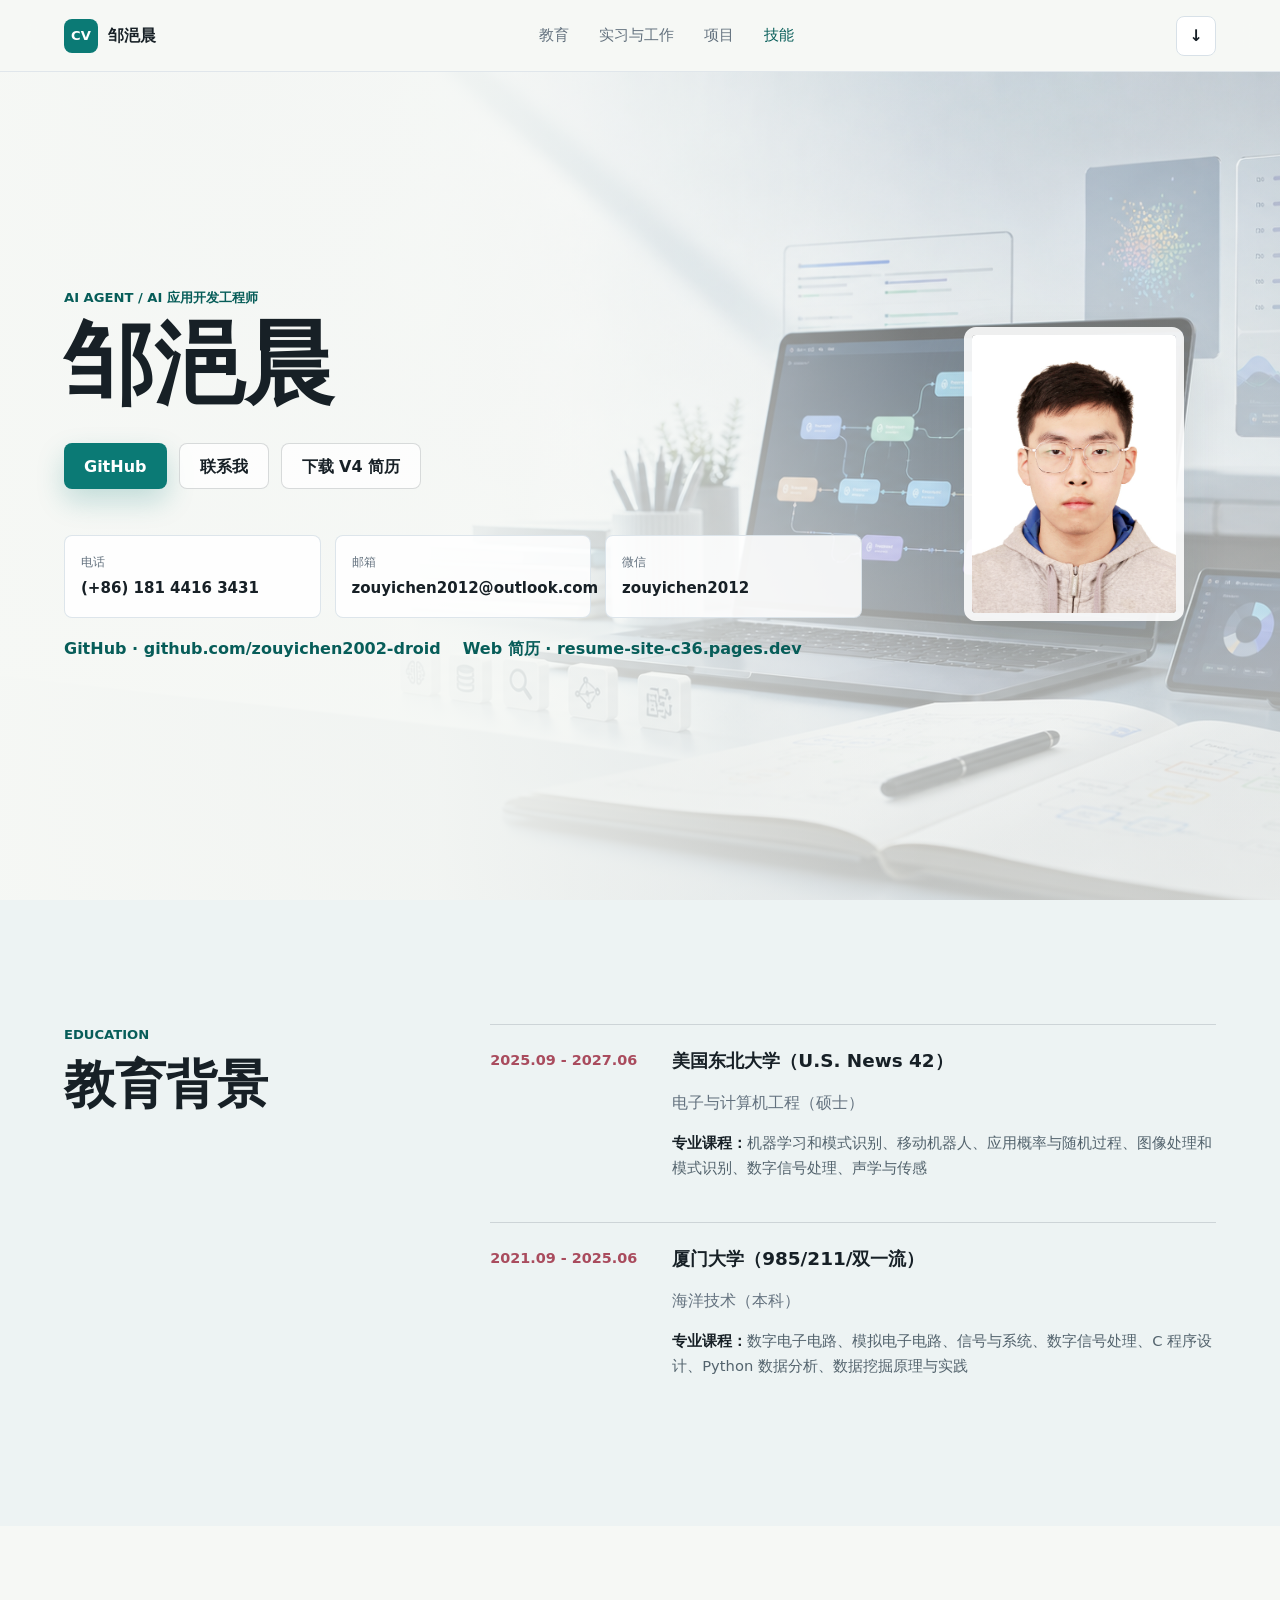
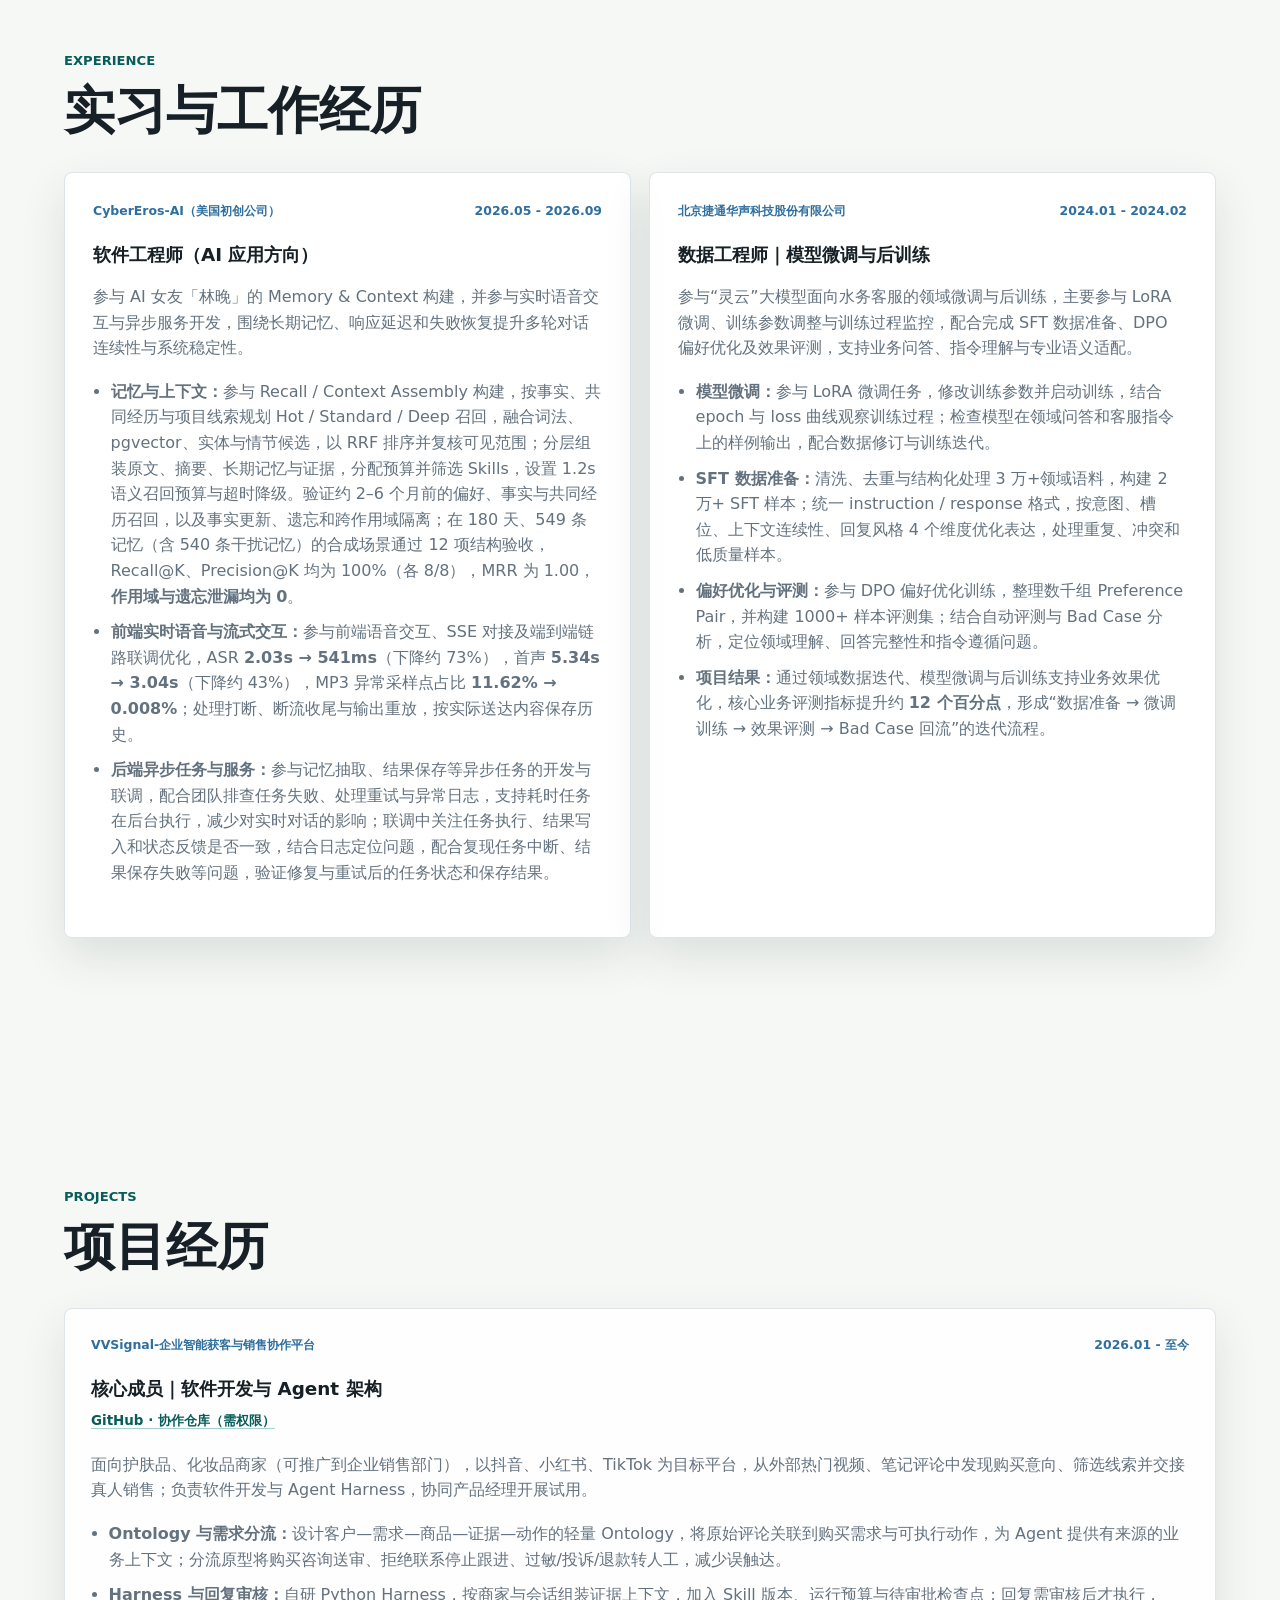
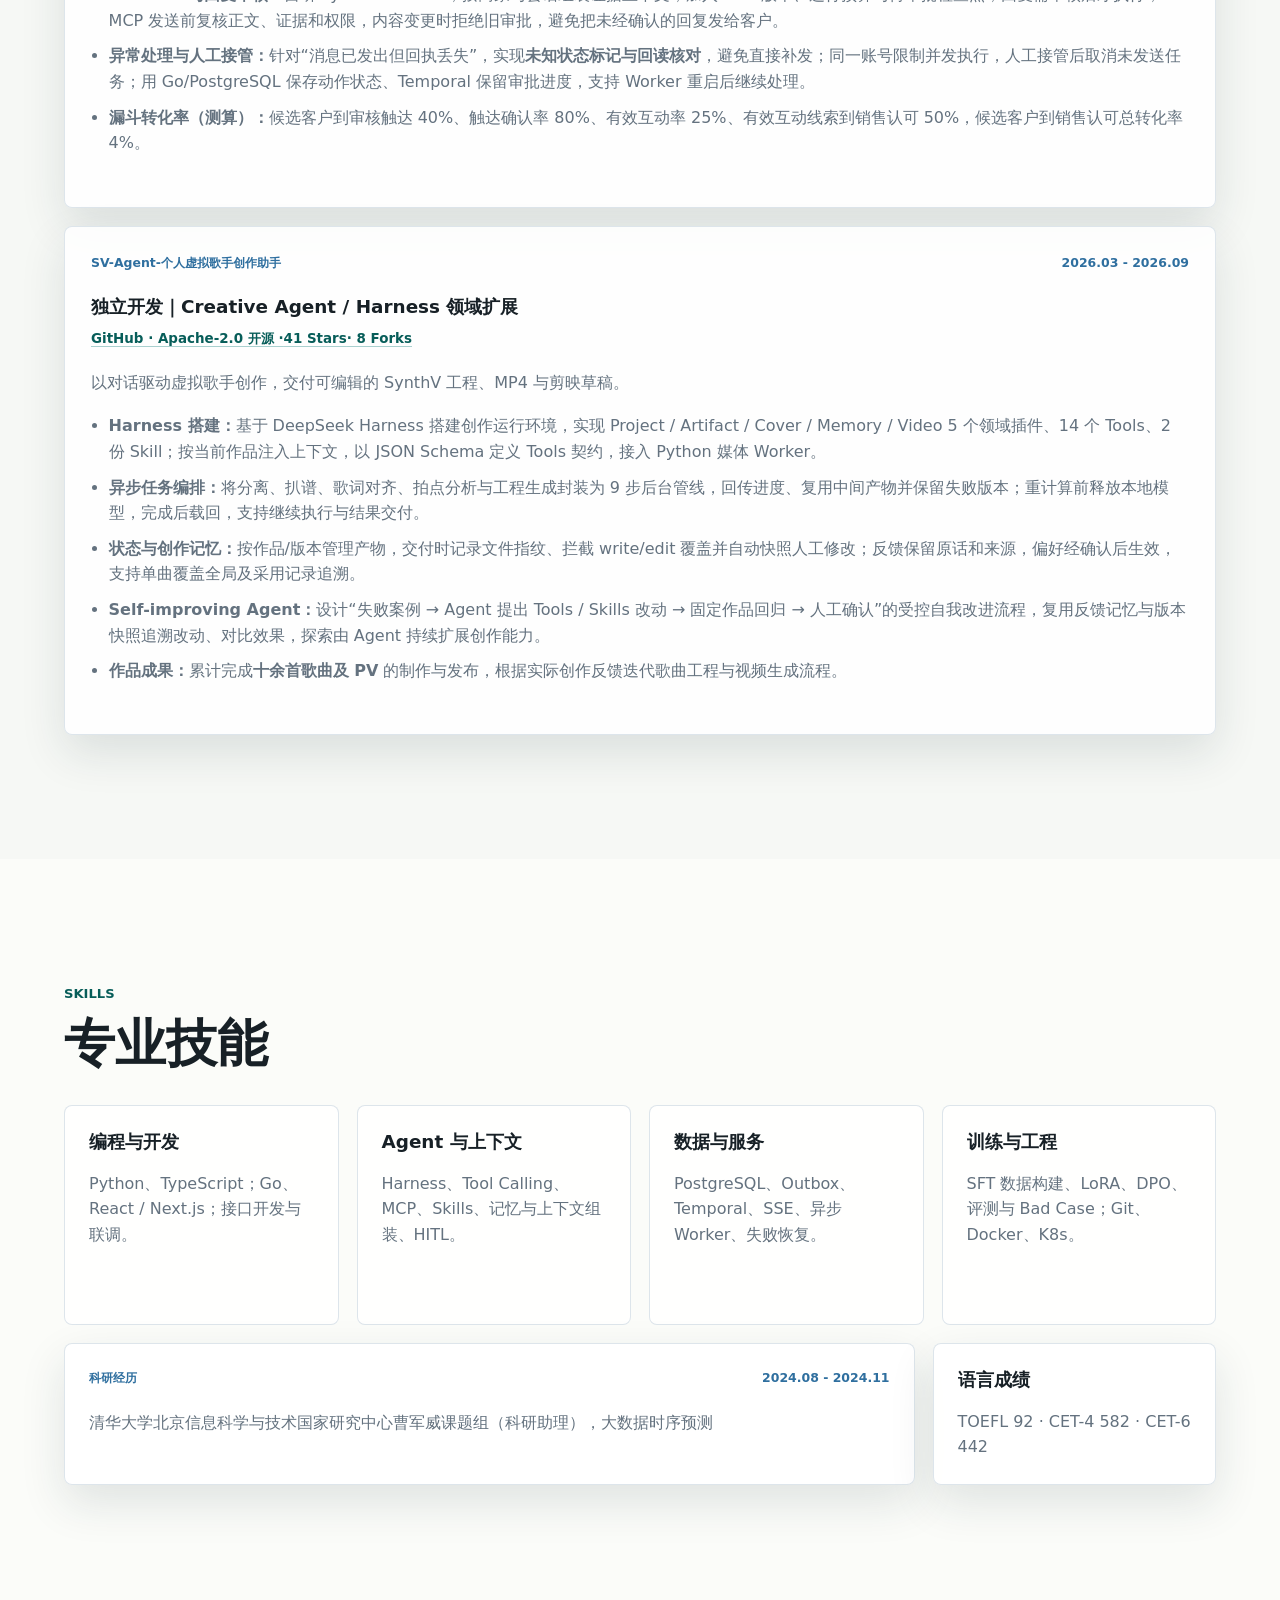
==== commit 4b1fe621: "Restore professional coursework to resume" ====
--- a/index.html
+++ b/index.html
@@ -18,7 +18,7 @@
       rel="icon"
       href="data:image/svg+xml,%3Csvg xmlns='http://www.w3.org/2000/svg' viewBox='0 0 64 64'%3E%3Crect width='64' height='64' rx='14' fill='%230b7a75'/%3E%3Ctext x='32' y='40' text-anchor='middle' font-size='24' font-family='Arial' font-weight='700' fill='white'%3ECV%3C/text%3E%3C/svg%3E"
     >
-    <link rel="stylesheet" href="styles.css?v=20261004-v4">
+    <link rel="stylesheet" href="styles.css?v=20261004-courses">
   </head>
   <body>
     <header class="site-header">
@@ -85,6 +85,7 @@
             <div>
               <h3>美国东北大学（U.S. News 42）</h3>
               <p>电子与计算机工程（硕士）</p>
+              <p class="coursework"><strong>专业课程：</strong>机器学习和模式识别、移动机器人、应用概率与随机过程、图像处理和模式识别、数字信号处理、声学与传感</p>
             </div>
           </article>
           <article class="timeline-item">
@@ -92,6 +93,7 @@
             <div>
               <h3>厦门大学（985/211/双一流）</h3>
               <p>海洋技术（本科）</p>
+              <p class="coursework"><strong>专业课程：</strong>数字电子电路、模拟电子电路、信号与系统、数字信号处理、C 程序设计、Python 数据分析、数据挖掘原理与实践</p>
             </div>
           </article>
         </div>
--- a/styles.css
+++ b/styles.css
@@ -559,6 +559,17 @@
   font-weight: 760;
 }
 
+.timeline-item .coursework {
+  margin: 10px 0 0;
+  color: #53636d;
+  font-size: 0.92rem;
+  line-height: 1.65;
+}
+
+.timeline-item .coursework strong {
+  color: var(--ink);
+}
+
 .skills-section {
   background: #fbfcf9;
 }
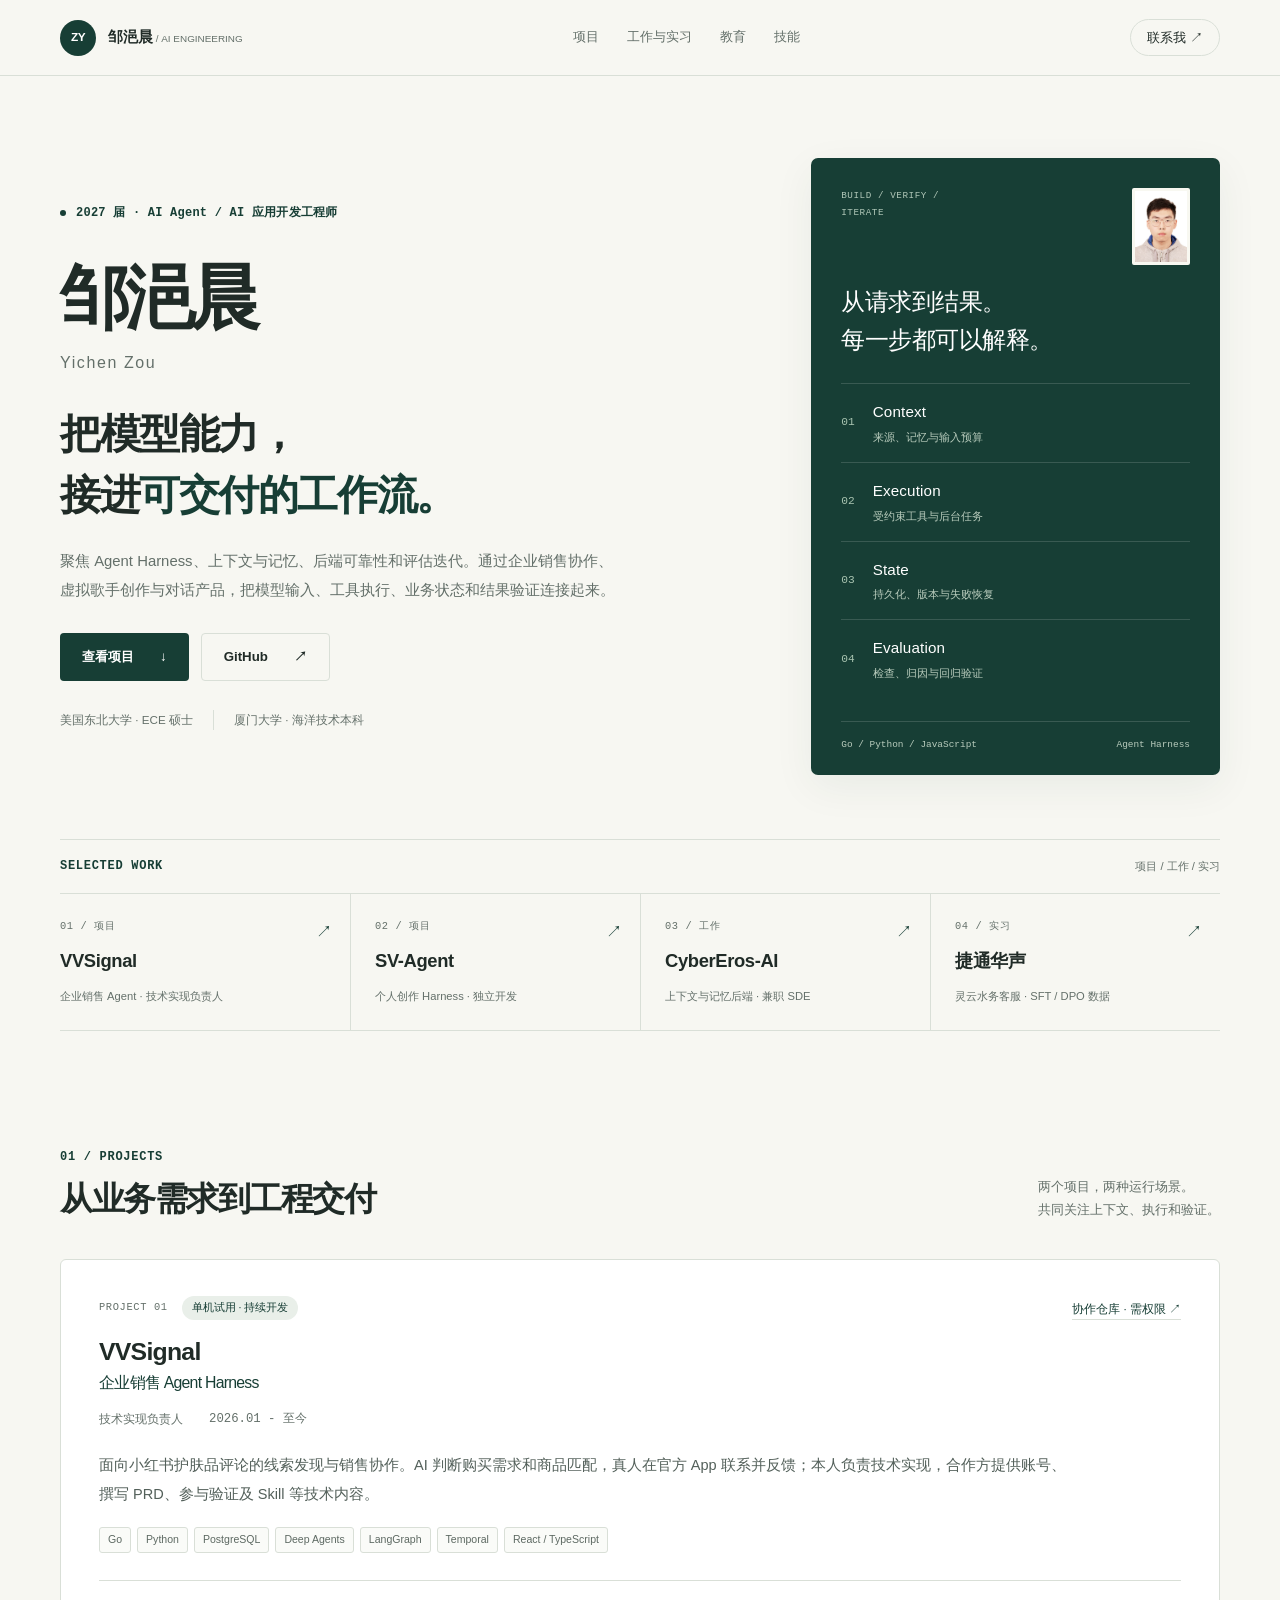
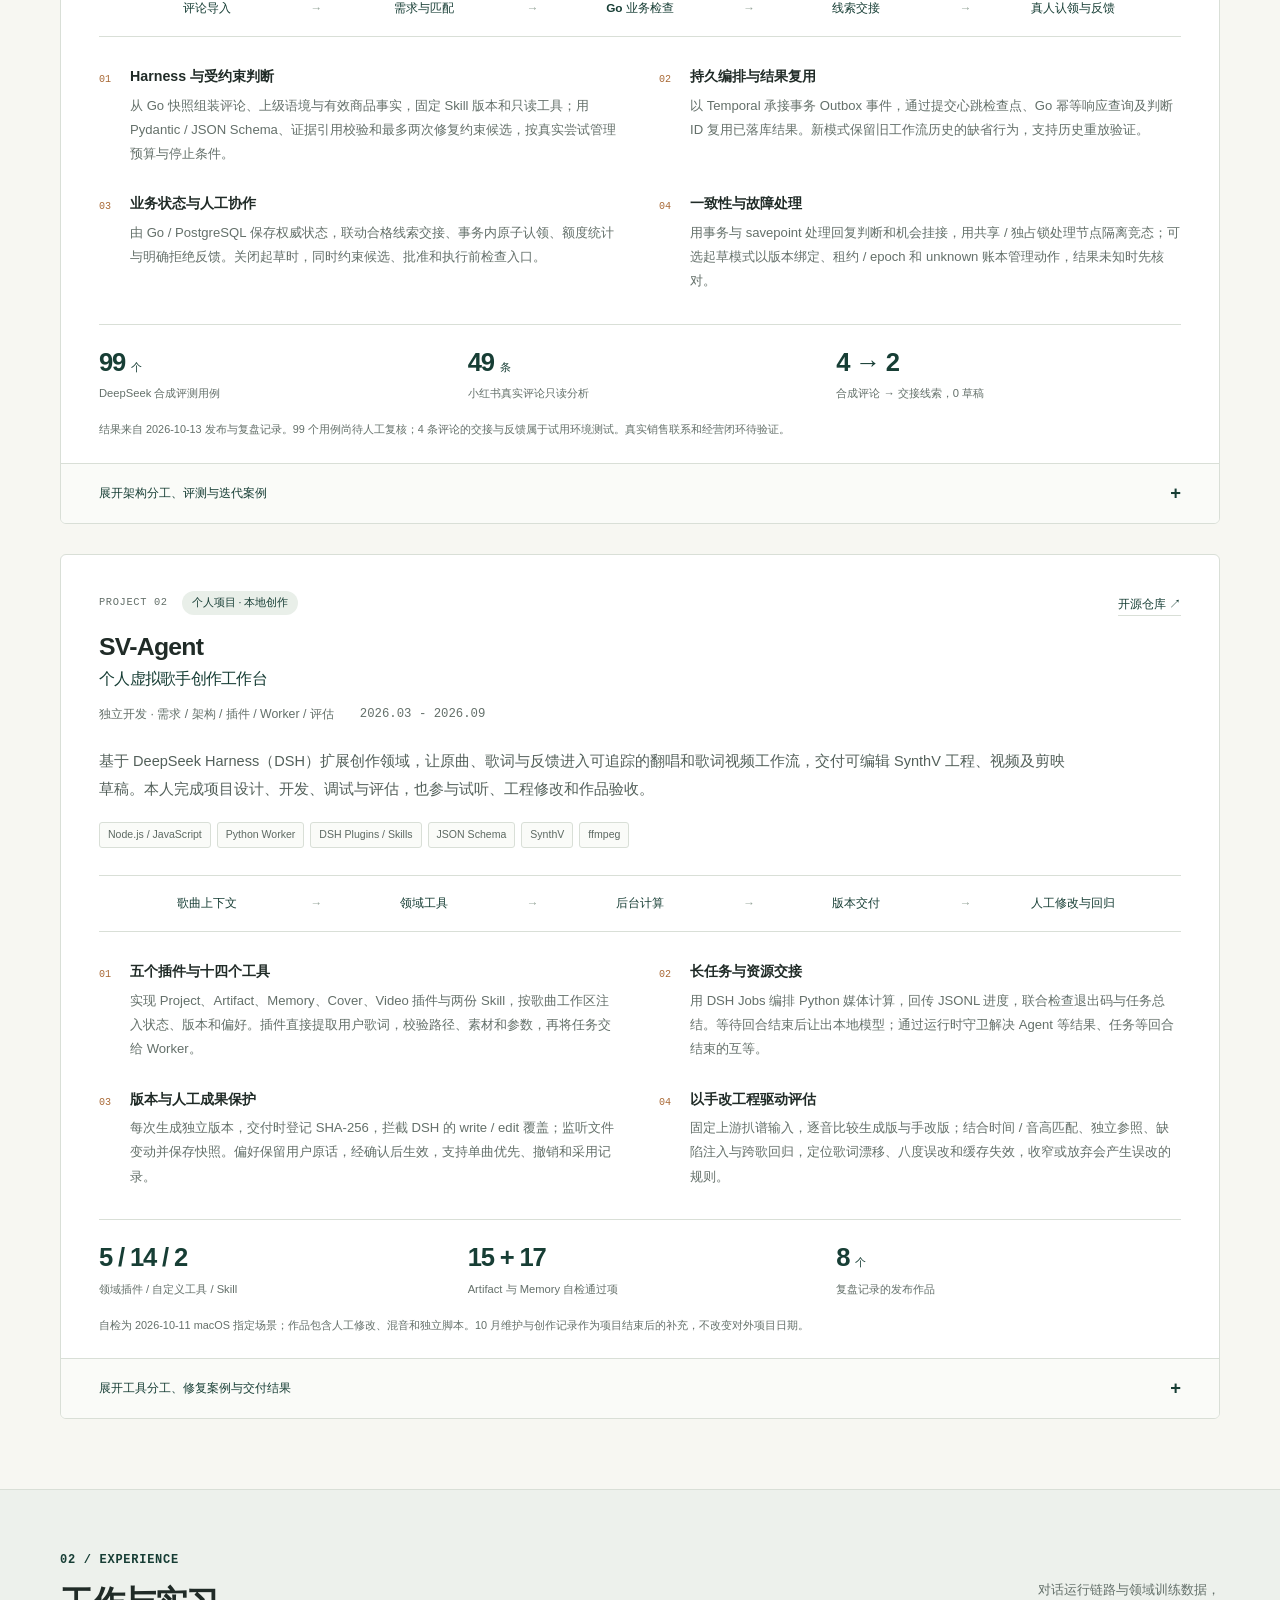
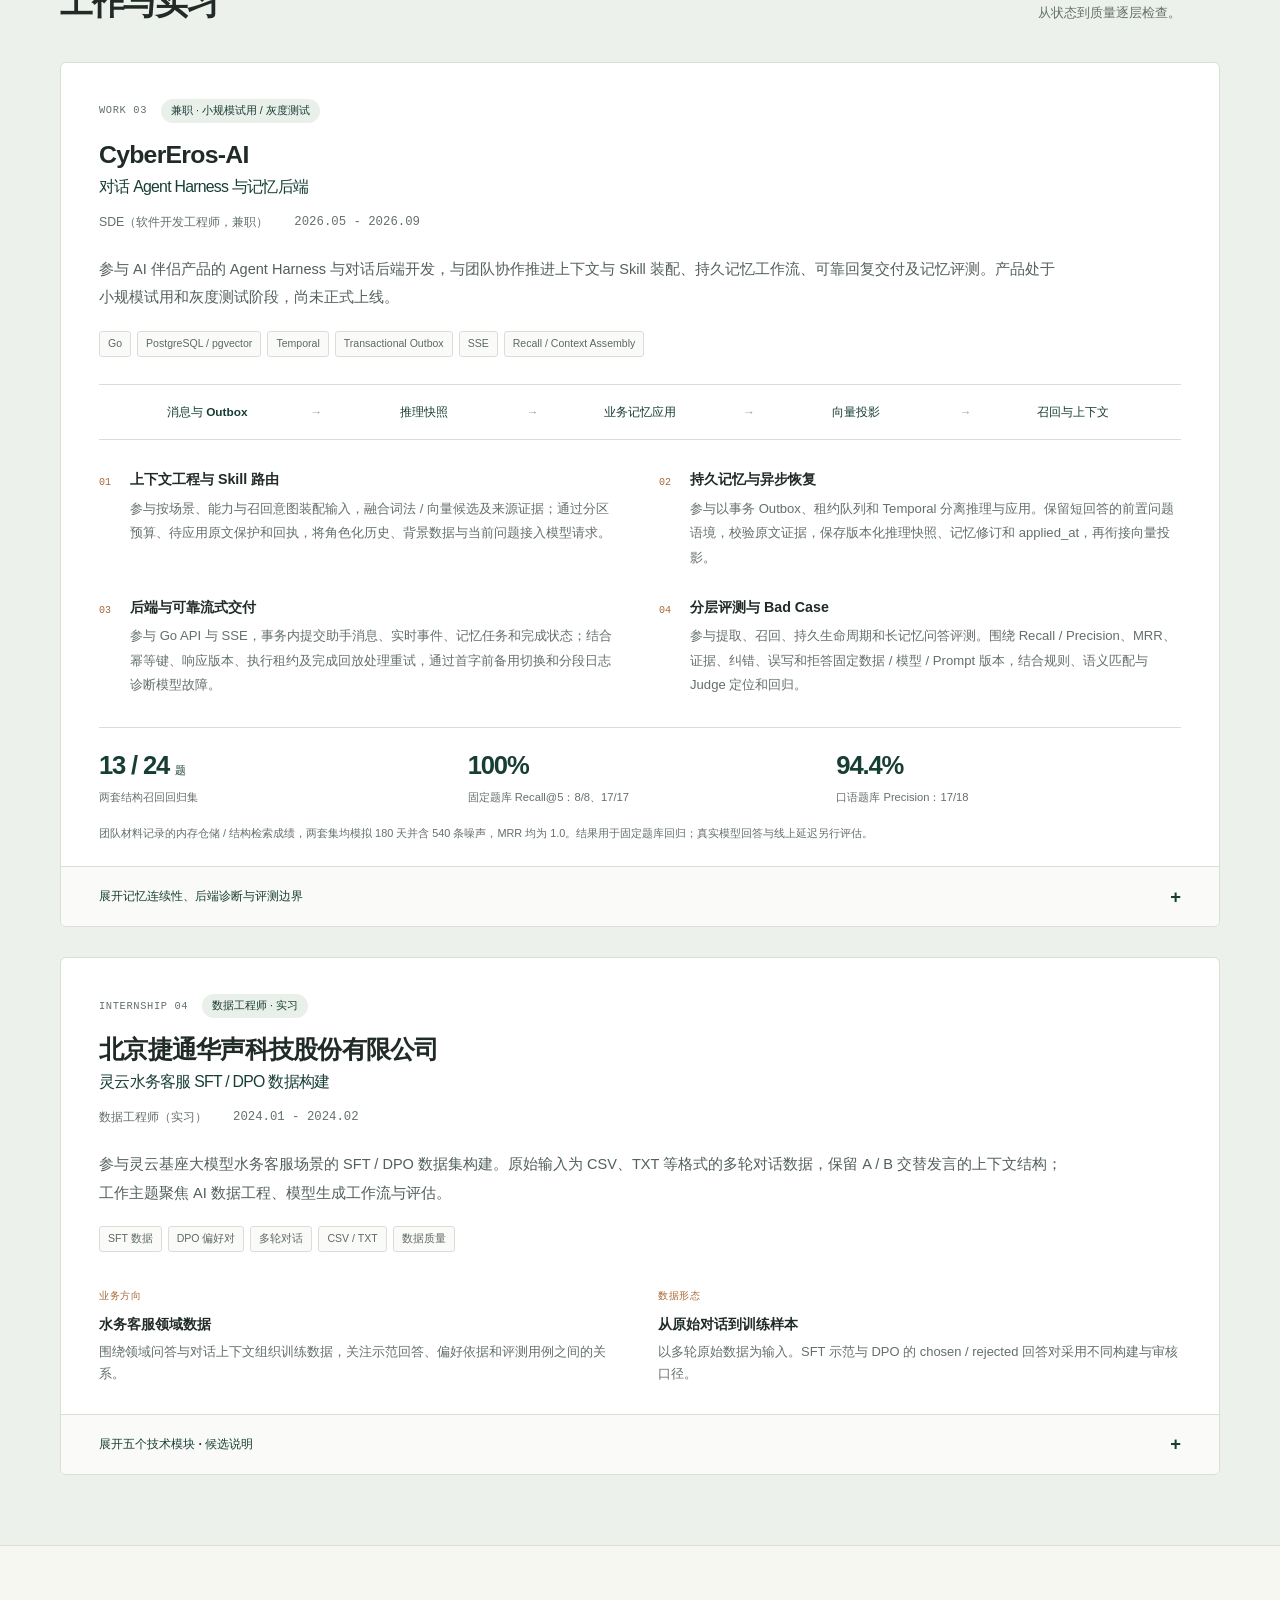
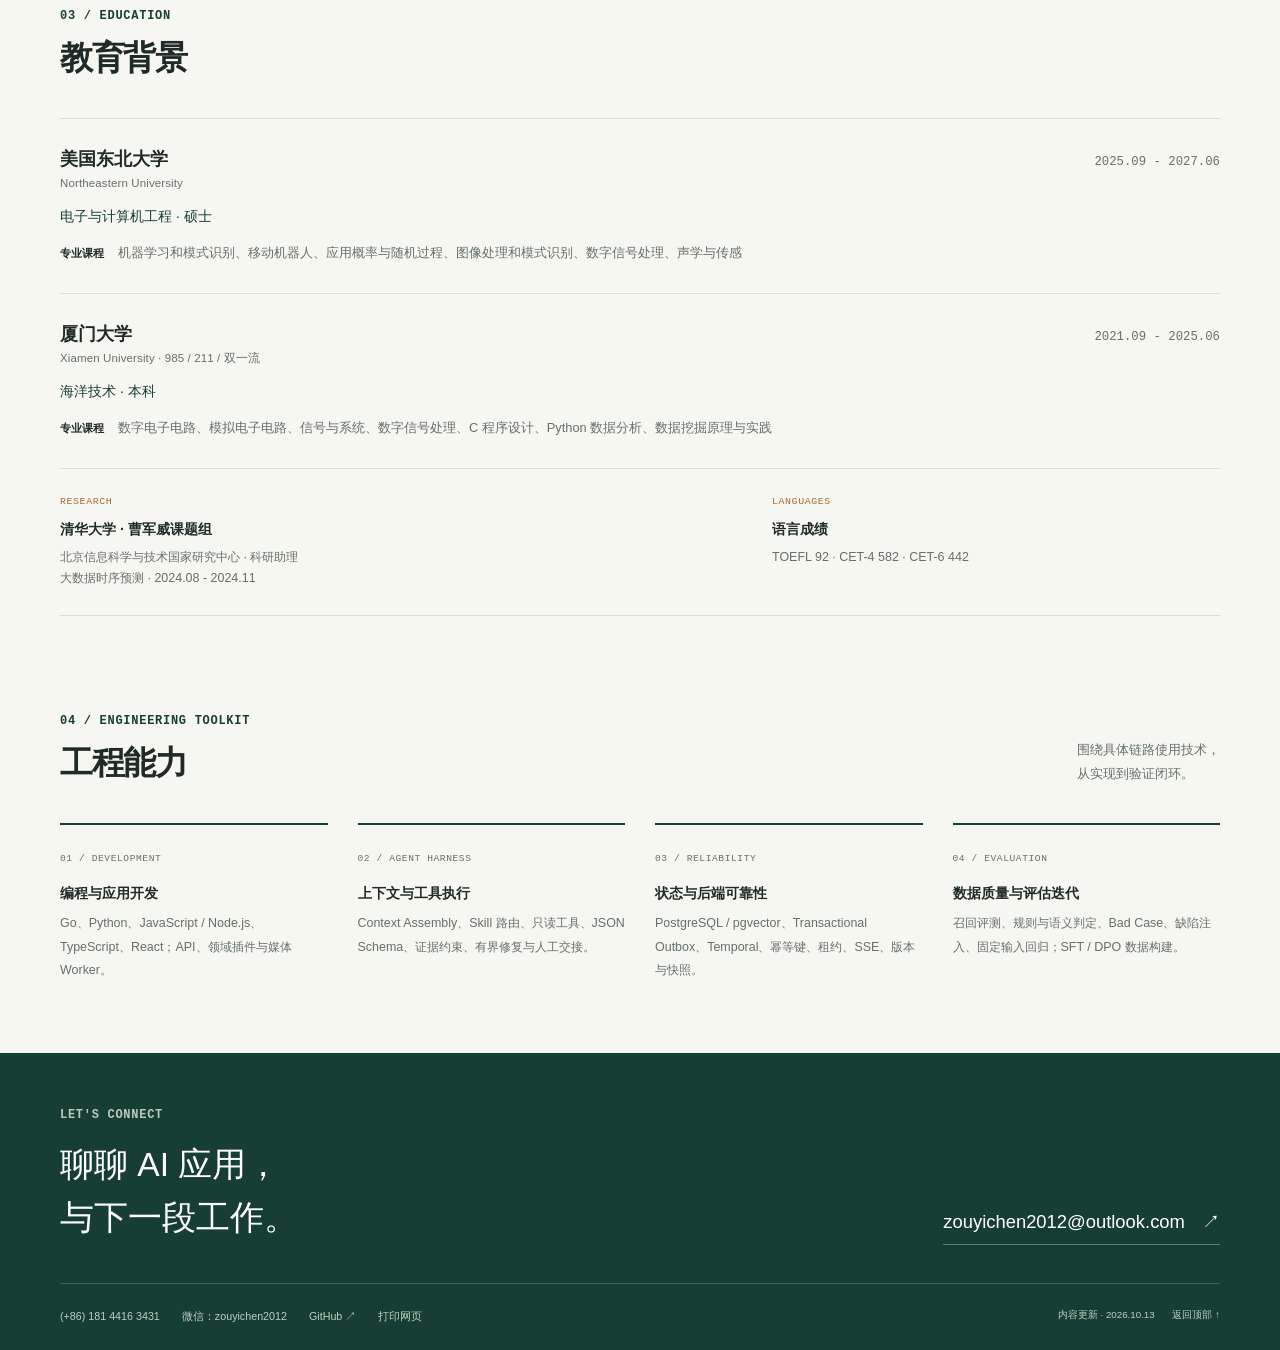
==== commit f7ca54b0: "Redesign web resume from October 13 authoritative project descriptions" ====
--- a/index.html
+++ b/index.html
@@ -3,219 +3,921 @@
   <head>
     <meta charset="UTF-8">
     <meta name="viewport" content="width=device-width, initial-scale=1.0">
-    <title>邹浥晨 | AI Agent / AI 应用开发工程师</title>
     <meta
       name="description"
-      content="邹浥晨的在线简历：AI Agent / AI 应用开发工程师，聚焦 Agent Harness、记忆与上下文、实时语音、异步服务与模型后训练。"
-    >
+      content="邹浥晨 · AI Agent / AI 应用开发工程师。企业销售 Agent、个人创作工作台、对话记忆后端与 SFT/DPO 数据工程。"
+>
     <meta property="og:title" content="邹浥晨 | AI Agent / AI 应用开发工程师">
     <meta
       property="og:description"
-      content="AI Agent 与 AI 应用开发方向的在线简历。"
-    >
+      content="以上下文、工具、状态与评估，构建可以交付的 AI 应用。"
+>
     <meta property="og:type" content="website">
+    <meta name="theme-color" content="#173e35">
+    <title>邹浥晨 | AI Agent / AI 应用开发工程师</title>
     <link
       rel="icon"
-      href="data:image/svg+xml,%3Csvg xmlns='http://www.w3.org/2000/svg' viewBox='0 0 64 64'%3E%3Crect width='64' height='64' rx='14' fill='%230b7a75'/%3E%3Ctext x='32' y='40' text-anchor='middle' font-size='24' font-family='Arial' font-weight='700' fill='white'%3ECV%3C/text%3E%3C/svg%3E"
-    >
-    <link rel="stylesheet" href="styles.css?v=20261004-courses">
+      href="data:image/svg+xml,%3Csvg xmlns='http://www.w3.org/2000/svg' viewBox='0 0 64 64'%3E%3Crect width='64' height='64' rx='14' fill='%23173e35'/%3E%3Ctext x='32' y='42' text-anchor='middle' font-size='26' font-family='Arial' font-weight='700' fill='%23fff'%3EZY%3C/text%3E%3C/svg%3E"
+>
+    <link rel="stylesheet" href="styles.css?v=20261013-authority">
+    <script src="script.js?v=20261013-authority" defer></script>
   </head>
   <body>
+    <a class="skip-link" href="#main">跳至简历正文</a>
     <header class="site-header">
-      <a class="brand" href="#top" aria-label="返回顶部">
-        <span class="brand-mark">CV</span>
-        <span>邹浥晨</span>
-      </a>
+      <a class="brand" href="#top" aria-label="邹浥晨，返回首页"
+        ><span class="brand-mark">ZY</span
+        ><span>邹浥晨<span class="brand-note"> / AI ENGINEERING</span></span></a
+      >
       <nav class="nav" aria-label="主导航">
-        <a href="#education">教育</a>
-        <a href="#experience">实习与工作</a>
-        <a href="#projects">项目</a>
-        <a href="#skills">技能</a>
+        <a href="#projects">项目</a><a href="#experience">工作与实习</a
+        ><a href="#education">教育</a><a href="#skills">技能</a>
       </nav>
-      <a class="icon-button" href="output/pdf/V4/邹浥晨_V4终版_完整版.pdf" download title="下载 V4 完整版 PDF 简历">
-        <span aria-hidden="true">↓</span>
-        <span class="sr-only">下载 V4 完整版 PDF 简历</span>
-      </a>
+      <a class="header-contact" href="mailto:zouyichen2012@outlook.com"
+        >联系我 <span aria-hidden="true">↗</span></a
+      >
     </header>
-
-    <main id="top">
-      <section class="hero" aria-label="简历首页">
-        <img class="hero-image" src="assets/ai-agent-hero.png" alt="">
-        <div class="hero-overlay"></div>
-        <div class="hero-content hero-content--profile">
-          <div class="hero-copy">
-            <p class="eyebrow">AI Agent / AI 应用开发工程师</p>
-            <h1>邹浥晨</h1>
-            <div class="hero-actions">
-              <a class="primary-action" href="https://github.com/zouyichen2002-droid" target="_blank" rel="noreferrer">GitHub</a>
-              <a class="secondary-action" href="mailto:zouyichen2012@outlook.com">联系我</a>
-              <a class="secondary-action" href="output/pdf/V4/邹浥晨_V4终版_完整版.pdf" download>下载 V4 简历</a>
-            </div>
-            <dl class="hero-facts">
-              <div>
-                <dt>电话</dt>
-                <dd><a href="tel:+8618144163431">(+86)&nbsp;181&nbsp;4416&nbsp;3431</a></dd>
-              </div>
-              <div>
-                <dt>邮箱</dt>
-                <dd><a href="mailto:zouyichen2012@outlook.com">zouyichen2012@outlook.com</a></dd>
-              </div>
-              <div>
-                <dt>微信</dt>
-                <dd>zouyichen2012</dd>
-              </div>
-            </dl>
-            <div class="hero-profile-links">
-              <a href="https://github.com/zouyichen2002-droid" target="_blank" rel="noreferrer"><strong>GitHub</strong> · github.com/zouyichen2002-droid</a>
-              <a href="https://resume-site-c36.pages.dev/"><strong>Web 简历</strong> · resume-site-c36.pages.dev</a>
-            </div>
-          </div>
-          <img class="hero-portrait" src="assets/profile-photo.jpeg" alt="邹浥晨证件照">
-        </div>
+    <main id="main">
+      <section class="hero wrap" id="top" aria-labelledby="hero-title">
+        <div class="hero-copy">
+          <p class="eyebrow">
+            <span class="dot" aria-hidden="true"></span>2027 届 · AI Agent / AI
+            应用开发工程师
+          </p>
+          <h1 id="hero-title">邹浥晨<span class="name-en">Yichen Zou</span></h1>
+          <p class="hero-statement">
+            把模型能力，<br>接进<span>可交付的工作流。</span>
+          </p>
+          <p class="hero-description">
+            聚焦 Agent
+            Harness、上下文与记忆、后端可靠性和评估迭代。通过企业销售协作、虚拟歌手创作与对话产品，把模型输入、工具执行、业务状态和结果验证连接起来。
+          </p>
+          <div class="hero-actions">
+            <a class="button primary" href="#projects"
+              >查看项目 <span aria-hidden="true">↓</span></a
+            ><a
+              class="button secondary"
+              href="https://github.com/zouyichen2002-droid"
+              target="_blank"
+              rel="noreferrer"
+              >GitHub <span aria-hidden="true">↗</span></a
+            >
+          </div>
+          <div class="hero-education">
+            <span>美国东北大学 · ECE 硕士</span
+            ><span>厦门大学 · 海洋技术本科</span>
+          </div>
+        </div>
+        <aside class="hero-panel" aria-label="工程关注点">
+          <div class="panel-head">
+            <span class="mono">BUILD / VERIFY / ITERATE</span
+            ><img
+              src="assets/profile-photo.jpeg"
+              width="72"
+              height="96"
+              alt="邹浥晨证件照"
+>
+          </div>
+          <p class="panel-title">从请求到结果。<br>每一步都可以解释。</p>
+          <ol class="engineering-loop">
+            <li>
+              <span class="loop-number">01</span>
+              <div>
+                <strong>Context</strong><span>来源、记忆与输入预算</span>
+              </div>
+            </li>
+            <li>
+              <span class="loop-number">02</span>
+              <div>
+                <strong>Execution</strong><span>受约束工具与后台任务</span>
+              </div>
+            </li>
+            <li>
+              <span class="loop-number">03</span>
+              <div>
+                <strong>State</strong><span>持久化、版本与失败恢复</span>
+              </div>
+            </li>
+            <li>
+              <span class="loop-number">04</span>
+              <div>
+                <strong>Evaluation</strong><span>检查、归因与回归验证</span>
+              </div>
+            </li>
+          </ol>
+          <div class="panel-footer">
+            <span>Go / Python / JavaScript</span><span>Agent Harness</span>
+          </div>
+        </aside>
       </section>
-
-      <section class="section two-column" id="education" aria-label="教育背景">
+      <section class="work-index wrap" aria-label="四项经历概览">
+        <div class="index-heading">
+          <span class="eyebrow">SELECTED WORK</span
+          ><span>项目 / 工作 / 实习</span>
+        </div>
+        <div class="index-grid">
+          <a href="#vvsignal"
+            ><span class="index-number">01 / 项目</span><strong>VVSignal</strong
+            ><span>企业销售 Agent · 技术实现负责人</span
+            ><span class="index-arrow" aria-hidden="true">↗</span></a
+          >
+          <a href="#sv-agent"
+            ><span class="index-number">02 / 项目</span><strong>SV-Agent</strong
+            ><span>个人创作 Harness · 独立开发</span
+            ><span class="index-arrow" aria-hidden="true">↗</span></a
+          >
+          <a href="#cybereros"
+            ><span class="index-number">03 / 工作</span
+            ><strong>CyberEros-AI</strong
+            ><span>上下文与记忆后端 · 兼职 SDE</span
+            ><span class="index-arrow" aria-hidden="true">↗</span></a
+          >
+          <a href="#jietong"
+            ><span class="index-number">04 / 实习</span><strong>捷通华声</strong
+            ><span>灵云水务客服 · SFT / DPO 数据</span
+            ><span class="index-arrow" aria-hidden="true">↗</span></a
+          >
+        </div>
+      </section>
+      <section
+        class="section wrap"
+        id="projects"
+        aria-labelledby="projects-title"
+      >
         <div class="section-heading">
-          <p class="eyebrow">Education</p>
-          <h2>教育背景</h2>
-        </div>
-        <div class="timeline">
-          <article class="timeline-item">
-            <time>2025.09 - 2027.06</time>
-            <div>
-              <h3>美国东北大学（U.S. News 42）</h3>
-              <p>电子与计算机工程（硕士）</p>
-              <p class="coursework"><strong>专业课程：</strong>机器学习和模式识别、移动机器人、应用概率与随机过程、图像处理和模式识别、数字信号处理、声学与传感</p>
-            </div>
+          <div>
+            <p class="eyebrow">01 / PROJECTS</p>
+            <h2 id="projects-title">从业务需求到工程交付</h2>
+          </div>
+          <p>两个项目，两种运行场景。<br>共同关注上下文、执行和验证。</p>
+        </div>
+        <article class="case" id="vvsignal" aria-labelledby="vvsignal-title">
+          <header class="case-header">
+            <div>
+              <div class="case-kicker">
+                <span class="mono">PROJECT 01</span
+                ><span class="badge">单机试用 · 持续开发</span>
+              </div>
+              <h3 id="vvsignal-title">
+                VVSignal<span>企业销售 Agent Harness</span>
+              </h3>
+              <p class="role">技术实现负责人 <span>2026.01 - 至今</span></p>
+            </div>
+            <a
+              class="text-link"
+              href="https://github.com/sales-agent-collab-2026/project-placeholder"
+              target="_blank"
+              rel="noreferrer"
+              >协作仓库 · 需权限 ↗</a
+            >
+          </header>
+          <p class="case-intro">
+            面向小红书护肤品评论的线索发现与销售协作。AI
+            判断购买需求和商品匹配，真人在官方 App
+            联系并反馈；本人负责技术实现，合作方提供账号、撰写 PRD、参与验证及
+            Skill 等技术内容。
+          </p>
+          <div class="tech-tags">
+            <span>Go</span><span>Python</span><span>PostgreSQL</span
+            ><span>Deep Agents</span><span>LangGraph</span><span>Temporal</span
+            ><span>React / TypeScript</span>
+          </div>
+          <ol class="flow" aria-label="默认线索工作流">
+            <li>评论导入</li>
+            <li>需求与匹配</li>
+            <li>Go 业务检查</li>
+            <li>线索交接</li>
+            <li>真人认领与反馈</li>
+          </ol>
+          <div class="contributions">
+            <div>
+              <span class="item-number">01</span>
+              <h4>Harness 与受约束判断</h4>
+              <p>
+                从 Go 快照组装评论、上级语境与有效商品事实，固定 Skill
+                版本和只读工具；用 Pydantic / JSON
+                Schema、证据引用校验和最多两次修复约束候选，按真实尝试管理预算与停止条件。
+              </p>
+            </div>
+            <div>
+              <span class="item-number">02</span>
+              <h4>持久编排与结果复用</h4>
+              <p>
+                以 Temporal 承接事务 Outbox 事件，通过提交心跳检查点、Go
+                幂等响应查询及判断 ID
+                复用已落库结果。新模式保留旧工作流历史的缺省行为，支持历史重放验证。
+              </p>
+            </div>
+            <div>
+              <span class="item-number">03</span>
+              <h4>业务状态与人工协作</h4>
+              <p>
+                由 Go / PostgreSQL
+                保存权威状态，联动合格线索交接、事务内原子认领、额度统计与明确拒绝反馈。关闭起草时，同时约束候选、批准和执行前检查入口。
+              </p>
+            </div>
+            <div>
+              <span class="item-number">04</span>
+              <h4>一致性与故障处理</h4>
+              <p>
+                用事务与 savepoint 处理回复判断和机会挂接，用共享 /
+                独占锁处理节点隔离竞态；可选起草模式以版本绑定、租约 / epoch 和
+                unknown 账本管理动作，结果未知时先核对。
+              </p>
+            </div>
+          </div>
+          <div class="result-strip">
+            <div>
+              <strong>99 <small>个</small></strong
+              ><span>DeepSeek 合成评测用例</span>
+            </div>
+            <div>
+              <strong>49 <small>条</small></strong
+              ><span>小红书真实评论只读分析</span>
+            </div>
+            <div>
+              <strong>4 → 2</strong><span>合成评论 → 交接线索，0 草稿</span>
+            </div>
+          </div>
+          <p class="evidence-note">
+            结果来自 2026-10-13 发布与复盘记录。99 个用例尚待人工复核；4
+            条评论的交接与反馈属于试用环境测试。真实销售联系和经营闭环待验证。
+          </p>
+          <details class="case-detail">
+            <summary>
+              <span>展开架构分工、评测与迭代案例</span
+              ><span class="detail-symbol" aria-hidden="true">+</span>
+            </summary>
+            <div class="detail-body">
+              <div class="architecture">
+                <div>
+                  <h4>Go / PostgreSQL</h4>
+                  <p>
+                    权限、商品事实、机会归属与业务状态；对模型候选做最终业务检查。
+                  </p>
+                </div>
+                <div>
+                  <h4>Temporal</h4>
+                  <p>
+                    跨任务的持久执行、等待、心跳与恢复；业务写入保持幂等身份。
+                  </p>
+                </div>
+                <div>
+                  <h4>LangGraph</h4>
+                  <p>
+                    单次判断中的生成、确定性校验和局部修复；不持有权威业务状态。
+                  </p>
+                </div>
+              </div>
+              <section
+                class="table-scroll"
+                tabindex="0"
+                aria-label="VVSignal 合成评测结果"
+              >
+                <table>
+                  <caption>
+                    DeepSeek 合成评测 · 文档记录的指定批次
+                  </caption>
+                  <thead>
+                    <tr>
+                      <th scope="col">任务</th>
+                      <th scope="col">用例</th>
+                      <th scope="col">结果</th>
+                    </tr>
+                  </thead>
+                  <tbody>
+                    <tr>
+                      <th scope="row">资格判断</th>
+                      <td>35</td>
+                      <td>准确率 100% · macro F1 1.00</td>
+                    </tr>
+                    <tr>
+                      <th scope="row">回复判断</th>
+                      <td>34</td>
+                      <td>准确率 100% · macro F1 1.00</td>
+                    </tr>
+                    <tr>
+                      <th scope="row">机会登记</th>
+                      <td>17</td>
+                      <td>准确率 100% · macro F1 1.00</td>
+                    </tr>
+                    <tr>
+                      <th scope="row">可选起草</th>
+                      <td>13</td>
+                      <td>规则通过率、首次通过率均 100%</td>
+                    </tr>
+                  </tbody>
+                </table>
+              </section>
+              <p class="detail-note">
+                分类准确率与起草规则通过率采用不同判定；合成集成绩用于工程回归，真实评论质量仍需独立标注与冻结测试。
+              </p>
+              <div class="case-stories">
+                <div>
+                  <p class="mini-label">上下文迭代</p>
+                  <h4>“同问”需要上级评论</h4>
+                  <p>
+                    将 parent / parents
+                    加入只读快照，分离当前作者的需求与上级语境；资格证据仍只能引用当前机会信号。针对商品使用分享被误判为购买需求，修订登记与资格
+                    Skill。
+                  </p>
+                </div>
+                <div>
+                  <p class="mini-label">状态联动</p>
+                  <h4>只找线索，要同步改整条控制链</h4>
+                  <p>
+                    除了停止模型起草，还需拒绝旧草稿批准、在执行前复验配置，并更新交接计数和拒绝营销状态。试用走查验证交接后认领、测试拒绝反馈及机会关闭。
+                  </p>
+                </div>
+              </div>
+              <p class="scope-note">
+                当前具备 Compose 单机试用、隔离导入服务及 mTLS / SPIRE
+                配置。真实企业登录和集群部署待验收；交接总额度仍有并发竞争窗口，受阻线索的自动重检尚未覆盖全部条件。
+              </p>
+            </div>
+          </details>
+        </article>
+        <article class="case" id="sv-agent" aria-labelledby="sv-title">
+          <header class="case-header">
+            <div>
+              <div class="case-kicker">
+                <span class="mono">PROJECT 02</span
+                ><span class="badge">个人项目 · 本地创作</span>
+              </div>
+              <h3 id="sv-title">SV-Agent<span>个人虚拟歌手创作工作台</span></h3>
+              <p class="role">
+                独立开发 · 需求 / 架构 / 插件 / Worker / 评估
+                <span>2026.03 - 2026.09</span>
+              </p>
+            </div>
+            <a
+              class="text-link"
+              href="https://github.com/zouyichen2002-droid/SV-Agent"
+              target="_blank"
+              rel="noreferrer"
+              >开源仓库 ↗</a
+            >
+          </header>
+          <p class="case-intro">
+            基于 DeepSeek
+            Harness（DSH）扩展创作领域，让原曲、歌词与反馈进入可追踪的翻唱和歌词视频工作流，交付可编辑
+            SynthV
+            工程、视频及剪映草稿。本人完成项目设计、开发、调试与评估，也参与试听、工程修改和作品验收。
+          </p>
+          <div class="tech-tags">
+            <span>Node.js / JavaScript</span><span>Python Worker</span
+            ><span>DSH Plugins / Skills</span><span>JSON Schema</span
+            ><span>SynthV</span><span>ffmpeg</span>
+          </div>
+          <ol class="flow" aria-label="创作工作流">
+            <li>歌曲上下文</li>
+            <li>领域工具</li>
+            <li>后台计算</li>
+            <li>版本交付</li>
+            <li>人工修改与回归</li>
+          </ol>
+          <div class="contributions">
+            <div>
+              <span class="item-number">01</span>
+              <h4>五个插件与十四个工具</h4>
+              <p>
+                实现 Project、Artifact、Memory、Cover、Video 插件与两份
+                Skill，按歌曲工作区注入状态、版本和偏好。插件直接提取用户歌词，校验路径、素材和参数，再将任务交给
+                Worker。
+              </p>
+            </div>
+            <div>
+              <span class="item-number">02</span>
+              <h4>长任务与资源交接</h4>
+              <p>
+                用 DSH Jobs 编排 Python 媒体计算，回传 JSONL
+                进度，联合检查退出码与任务总结。等待回合结束后让出本地模型；通过运行时守卫解决
+                Agent 等结果、任务等回合结束的互等。
+              </p>
+            </div>
+            <div>
+              <span class="item-number">03</span>
+              <h4>版本与人工成果保护</h4>
+              <p>
+                每次生成独立版本，交付时登记 SHA-256，拦截 DSH 的 write / edit
+                覆盖；监听文件变动并保存快照。偏好保留用户原话，经确认后生效，支持单曲优先、撤销和采用记录。
+              </p>
+            </div>
+            <div>
+              <span class="item-number">04</span>
+              <h4>以手改工程驱动评估</h4>
+              <p>
+                固定上游扒谱输入，逐音比较生成版与手改版；结合时间 /
+                音高匹配、独立参照、缺陷注入与跨歌回归，定位歌词漂移、八度误改和缓存失效，收窄或放弃会产生误改的规则。
+              </p>
+            </div>
+          </div>
+          <div class="result-strip">
+            <div>
+              <strong>5 / 14 / 2</strong
+              ><span>领域插件 / 自定义工具 / Skill</span>
+            </div>
+            <div>
+              <strong>15 + 17</strong><span>Artifact 与 Memory 自检通过项</span>
+            </div>
+            <div>
+              <strong>8 <small>个</small></strong
+              ><span>复盘记录的发布作品</span>
+            </div>
+          </div>
+          <p class="evidence-note">
+            自检为 2026-10-11 macOS
+            指定场景；作品包含人工修改、混音和独立脚本。10
+            月维护与创作记录作为项目结束后的补充，不改变对外项目日期。
+          </p>
+          <details class="case-detail">
+            <summary>
+              <span>展开工具分工、修复案例与交付结果</span
+              ><span class="detail-symbol" aria-hidden="true">+</span>
+            </summary>
+            <div class="detail-body">
+              <div class="tool-grid">
+                <div>
+                  <h4>Project · 4 Tools</h4>
+                  <p>创建 / 认领、列表、状态与更新；用会话工作区定位歌曲。</p>
+                </div>
+                <div>
+                  <h4>Artifact · 4 Tools</h4>
+                  <p>新版本、交付登记、查询与弃用；指纹及人工修改快照。</p>
+                </div>
+                <div>
+                  <h4>Memory · 4 Tools</h4>
+                  <p>原话记录、偏好确认、修改与查询；单曲 / 全局范围。</p>
+                </div>
+                <div>
+                  <h4>Cover / Video · 2 Tools</h4>
+                  <p>启动翻唱或歌词视频后台任务；完成后登记与交付。</p>
+                </div>
+              </div>
+              <div class="case-stories">
+                <div>
+                  <p class="mini-label">歌词对齐</p>
+                  <h4>重复快句中的整段漂移</h4>
+                  <p>
+                    把 HubertFA 时间锚点与拼音差组合为单调
+                    DP，约束重复段落的歌词落位；修复后对原曲和其他手改歌曲做匹配与误改检查。
+                  </p>
+                </div>
+                <div>
+                  <p class="mini-label">缓存一致性</p>
+                  <h4>输入改了，旧模板却仍被复用</h4>
+                  <p>
+                    负 BPM
+                    修复后增加模板与当前速度表的一致性检查，不一致则保留旧模板并重建。续跑复用部分中间文件，完整依赖指纹仍待完善。
+                  </p>
+                </div>
+                <div>
+                  <p class="mini-label">参数与偏好</p>
+                  <h4>八度规则需要保留创作者选择</h4>
+                  <p>
+                    将挑八度开关接入可确认偏好与交付记录。指定歌曲《调查中》原机记录八度差
+                    21 → 0、音高匹配 91% → 98%；结果限定于该歌曲与版本。
+                  </p>
+                </div>
+                <div>
+                  <p class="mini-label">验证检查器</p>
+                  <h4>区域检查与人物遮挡分别判定</h4>
+                  <p>
+                    《怪物》字幕原机记录遮挡段数 95 →
+                    0，并通过故意改坏排版进行缺陷注入。用不同参照检查实现，避免检查器与实现共享错误假设。
+                  </p>
+                </div>
+              </div>
+              <p class="scope-note">
+                标准翻唱与歌词视频已接入 DSH；和声与代码 MV
+                为独立流程，混音导出与发布由人工确认。现有任务状态主要在内存、续跑依赖文件产物，尚无持久
+                Run、重启对账和跨项目 GPU 队列；文件守卫覆盖指定 DSH
+                工具，外部写入依靠检测和快照。
+              </p>
+            </div>
+          </details>
+        </article>
+      </section>
+      <section
+        class="experience-background"
+        id="experience"
+        aria-labelledby="experience-title"
+      >
+        <div class="section wrap">
+          <span id="internship" class="anchor-alias" aria-hidden="true"></span>
+          <div class="section-heading">
+            <div>
+              <p class="eyebrow">02 / EXPERIENCE</p>
+              <h2 id="experience-title">工作与实习</h2>
+            </div>
+            <p>对话运行链路与领域训练数据，<br>从状态到质量逐层检查。</p>
+          </div>
+          <article class="case" id="cybereros" aria-labelledby="cyber-title">
+            <header class="case-header">
+              <div>
+                <div class="case-kicker">
+                  <span class="mono">WORK 03</span
+                  ><span class="badge">兼职 · 小规模试用 / 灰度测试</span>
+                </div>
+                <h3 id="cyber-title">
+                  CyberEros-AI<span>对话 Agent Harness 与记忆后端</span>
+                </h3>
+                <p class="role">
+                  SDE（软件开发工程师，兼职）<span>2026.05 - 2026.09</span>
+                </p>
+              </div>
+            </header>
+            <p class="case-intro">
+              参与 AI 伴侣产品的 Agent Harness
+              与对话后端开发，与团队协作推进上下文与 Skill
+              装配、持久记忆工作流、可靠回复交付及记忆评测。产品处于小规模试用和灰度测试阶段，尚未正式上线。
+            </p>
+            <div class="tech-tags">
+              <span>Go</span><span>PostgreSQL / pgvector</span
+              ><span>Temporal</span><span>Transactional Outbox</span
+              ><span>SSE</span><span>Recall / Context Assembly</span>
+            </div>
+            <ol class="flow" aria-label="记忆处理链路">
+              <li>消息与 Outbox</li>
+              <li>推理快照</li>
+              <li>业务记忆应用</li>
+              <li>向量投影</li>
+              <li>召回与上下文</li>
+            </ol>
+            <div class="contributions">
+              <div>
+                <span class="item-number">01</span>
+                <h4>上下文工程与 Skill 路由</h4>
+                <p>
+                  参与按场景、能力与召回意图装配输入，融合词法 /
+                  向量候选及来源证据；通过分区预算、待应用原文保护和回执，将角色化历史、背景数据与当前问题接入模型请求。
+                </p>
+              </div>
+              <div>
+                <span class="item-number">02</span>
+                <h4>持久记忆与异步恢复</h4>
+                <p>
+                  参与以事务 Outbox、租约队列和 Temporal
+                  分离推理与应用。保留短回答的前置问题语境，校验原文证据，保存版本化推理快照、记忆修订和
+                  applied_at，再衔接向量投影。
+                </p>
+              </div>
+              <div>
+                <span class="item-number">03</span>
+                <h4>后端与可靠流式交付</h4>
+                <p>
+                  参与 Go API 与
+                  SSE，事务内提交助手消息、实时事件、记忆任务和完成状态；结合幂等键、响应版本、执行租约及完成回放处理重试，通过首字前备用切换和分段日志诊断模型故障。
+                </p>
+              </div>
+              <div>
+                <span class="item-number">04</span>
+                <h4>分层评测与 Bad Case</h4>
+                <p>
+                  参与提取、召回、持久生命周期和长记忆问答评测。围绕 Recall /
+                  Precision、MRR、证据、纠错、误写和拒答固定数据 / 模型 / Prompt
+                  版本，结合规则、语义匹配与 Judge 定位和回归。
+                </p>
+              </div>
+            </div>
+            <div class="result-strip">
+              <div>
+                <strong>13 / 24 <small>题</small></strong
+                ><span>两套结构召回回归集</span>
+              </div>
+              <div>
+                <strong>100%</strong><span>固定题库 Recall@5：8/8、17/17</span>
+              </div>
+              <div>
+                <strong>94.4%</strong><span>口语题库 Precision：17/18</span>
+              </div>
+            </div>
+            <p class="evidence-note">
+              团队材料记录的内存仓储 / 结构检索成绩，两套集均模拟 180 天并含 540
+              条噪声，MRR 均为
+              1.0。结果用于固定题库回归；真实模型回答与线上延迟另行评估。
+            </p>
+            <details class="case-detail">
+              <summary>
+                <span>展开记忆连续性、后端诊断与评测边界</span
+                ><span class="detail-symbol" aria-hidden="true">+</span>
+              </summary>
+              <div class="detail-body">
+                <div class="case-stories">
+                  <div>
+                    <p class="mini-label">上下文衔接 · 技术机制</p>
+                    <h4>短回答需要保留前置问题</h4>
+                    <p>
+                      “蓝色”依赖“你喜欢什么颜色？”解释。SourceContext
+                      保留问句，证据限定为用户原文；长期记忆应用前保护问答，让保护标记穿过历史窗口和二次装配，进入原生
+                      History。
+                    </p>
+                  </div>
+                  <div>
+                    <p class="mini-label">恢复检查点</p>
+                    <h4>派发、应用、向量就绪分别检查</h4>
+                    <p>
+                      推理先落版本化快照，再 Apply 业务记忆，完成后写
+                      applied_at。快照复用推理结果，幂等约束重复应用；向量是后续投影，不能把已派发当作可召回。
+                    </p>
+                  </div>
+                  <div>
+                    <p class="mini-label">模型故障</p>
+                    <h4>是否已输出，决定能否切备用</h4>
+                    <p>
+                      主模型尚未输出且预算允许时切备用；交付增量后失败不自动从头重播。请求幂等与数据库租约约束执行资格和结果提交，模型调用放在回复事务之外。
+                    </p>
+                  </div>
+                  <div>
+                    <p class="mini-label">后台诊断</p>
+                    <h4>API 可用，后台也可能停滞</h4>
+                    <p>
+                      历史记录包含 495 条 Outbox 积压和 3 个 Worker
+                      未启动。排查沿队列认领、Temporal Activity、applied_at
+                      和投影展开，以状态和消费进度检查后台链路。
+                    </p>
+                  </div>
+                </div>
+                <section
+                  class="table-scroll"
+                  tabindex="0"
+                  aria-label="CyberEros 验证记录"
+                >
+                  <table>
+                    <caption>
+                      分层验证与运行记录
+                    </caption>
+                    <thead>
+                      <tr>
+                        <th scope="col">层级</th>
+                        <th scope="col">记录</th>
+                        <th scope="col">适用范围</th>
+                      </tr>
+                    </thead>
+                    <tbody>
+                      <tr>
+                        <th scope="row">结构召回</th>
+                        <td>13 / 24 题，Recall@5 均 100%</td>
+                        <td>固定题库、内存仓储，三类泄漏均 0</td>
+                      </tr>
+                      <tr>
+                        <th scope="row">提取 / 知识生成</th>
+                        <td>24 / 18 个用例，期望回放通过</td>
+                        <td>fixture 验证匹配和报告契约</td>
+                      </tr>
+                      <tr>
+                        <th scope="row">改写诊断</th>
+                        <td>原口语集 Recall 100% → 52.9%</td>
+                        <td>10-08 任职后的 11 题改写对照，提示稳健性缺口</td>
+                      </tr>
+                      <tr>
+                        <th scope="row">后端恢复</th>
+                        <td>251 条助手消息按备份恢复</td>
+                        <td>历史本机记录，与团队协作参与</td>
+                      </tr>
+                      <tr>
+                        <th scope="row">CI / 部署</th>
+                        <td>09-22 的 7 个 job 成功</td>
+                        <td>历史流水线记录，产品仍处灰度阶段</td>
+                      </tr>
+                    </tbody>
+                  </table>
+                </section>
+                <p class="scope-note">
+                  召回命中、最终输入完整、模型正确回答分别验证。fixture
+                  回放与内存基准不替代真实提取模型或在线端到端验收；1.2
+                  秒语义召回是超时预算，未作为实测延迟展示。
+                </p>
+              </div>
+            </details>
           </article>
-          <article class="timeline-item">
-            <time>2021.09 - 2025.06</time>
-            <div>
-              <h3>厦门大学（985/211/双一流）</h3>
-              <p>海洋技术（本科）</p>
-              <p class="coursework"><strong>专业课程：</strong>数字电子电路、模拟电子电路、信号与系统、数字信号处理、C 程序设计、Python 数据分析、数据挖掘原理与实践</p>
-            </div>
+          <article class="case" id="jietong" aria-labelledby="jietong-title">
+            <header class="case-header">
+              <div>
+                <div class="case-kicker">
+                  <span class="mono">INTERNSHIP 04</span
+                  ><span class="badge">数据工程师 · 实习</span>
+                </div>
+                <h3 id="jietong-title">
+                  北京捷通华声科技股份有限公司<span
+                    >灵云水务客服 SFT / DPO 数据构建</span
+                  >
+                </h3>
+                <p class="role">
+                  数据工程师（实习）<span>2024.01 - 2024.02</span>
+                </p>
+              </div>
+            </header>
+            <p class="case-intro">
+              参与灵云基座大模型水务客服场景的 SFT / DPO 数据集构建。原始输入为
+              CSV、TXT 等格式的多轮对话数据，保留 A / B
+              交替发言的上下文结构；工作主题聚焦 AI
+              数据工程、模型生成工作流与评估。
+            </p>
+            <div class="tech-tags">
+              <span>SFT 数据</span><span>DPO 偏好对</span><span>多轮对话</span
+              ><span>CSV / TXT</span><span>数据质量</span>
+            </div>
+            <div class="internship-summary">
+              <div>
+                <p class="mini-label">业务方向</p>
+                <h4>水务客服领域数据</h4>
+                <p>
+                  围绕领域问答与对话上下文组织训练数据，关注示范回答、偏好依据和评测用例之间的关系。
+                </p>
+              </div>
+              <div>
+                <p class="mini-label">数据形态</p>
+                <h4>从原始对话到训练样本</h4>
+                <p>
+                  以多轮原始数据为输入。SFT 示范与 DPO 的 chosen / rejected
+                  回答对采用不同构建与审核口径。
+                </p>
+              </div>
+            </div>
+            <details class="case-detail">
+              <summary>
+                <span>展开五个技术模块 · 候选说明</span
+                ><span class="detail-symbol" aria-hidden="true">+</span>
+              </summary>
+              <div class="detail-body">
+                <p class="detail-note">
+                  以下为最新版参考材料中的技术候选展开，具体模块的实际承担尚待逐项核实。参考文件中的合格率、数据条数和工时数字属于模拟，未作为实习成绩展示。
+                </p>
+                <ol class="module-list">
+                  <li>
+                    <h4>模型生成工作流</h4>
+                    <p>
+                      以 Python 串联对话整理、生成 / 评审
+                      Prompt、模型调用、偏好配对、规则质检与导出，记录批次进度、失败原因和版本，支持有限重跑。
+                    </p>
+                  </li>
+                  <li>
+                    <h4>知识与上下文</h4>
+                    <p>
+                      按场景与适用条件组织业务依据、历史对话和缺失信息；保留来源，约束无依据断言，确保
+                      DPO 两个回答共享同一问题及上下文。
+                    </p>
+                  </li>
+                  <li>
+                    <h4>多维度评估</h4>
+                    <p>
+                      结合结构规则、LLM-as-Judge
+                      和业务复核，检查格式、事实、条件、偏好有效性与人工一致性；固定条件比较数据、Prompt
+                      和模型输出版本。
+                    </p>
+                  </li>
+                  <li>
+                    <h4>评估记录采集</h4>
+                    <p>
+                      关联样本编号、来源、模型 / Prompt /
+                      数据版本、评分理由、错误类别及耗时，形成 Bad Case
+                      归因、数据或 Prompt 修订和回归报告。
+                    </p>
+                  </li>
+                  <li>
+                    <h4>标准用例与偏好数据</h4>
+                    <p>
+                      从业务审核的 GT 对话提取条件并填充
+                      schema，扩展问法和边界场景；记录 chosen / rejected
+                      依据，按来源组管理训练与评测隔离。
+                    </p>
+                  </li>
+                </ol>
+              </div>
+            </details>
           </article>
         </div>
       </section>
-
-      <section class="section" id="experience" aria-label="实习与工作经历">
+      <section
+        class="section wrap education-section"
+        id="education"
+        aria-labelledby="education-title"
+      >
         <div class="section-heading">
-          <p class="eyebrow">Experience</p>
-          <h2>实习与工作经历</h2>
-        </div>
-        <div class="experience-list">
-          <article class="experience-card">
-            <div class="card-topline">
-              <span>CyberEros-AI（美国初创公司）</span>
-              <span>2026.05 - 2026.09</span>
-            </div>
-            <h3>软件工程师（AI 应用方向）</h3>
-            <p class="project-intro">参与 AI 女友「林晚」的 Memory &amp; Context 构建，并参与实时语音交互与异步服务开发，围绕长期记忆、响应延迟和失败恢复提升多轮对话连续性与系统稳定性。</p>
-            <ul>
-              <li><strong>记忆与上下文：</strong>参与 Recall / Context Assembly 构建，按事实、共同经历与项目线索规划 Hot / Standard / Deep 召回，融合词法、pgvector、实体与情节候选，以 RRF 排序并复核可见范围；分层组装原文、摘要、长期记忆与证据，分配预算并筛选 Skills，设置 1.2s 语义召回预算与超时降级。验证约 2–6 个月前的偏好、事实与共同经历召回，以及事实更新、遗忘和跨作用域隔离；在 180 天、549 条记忆（含 540 条干扰记忆）的合成场景通过 12 项结构验收，Recall@K、Precision@K 均为 100%（各 8/8），MRR 为 1.00，<strong>作用域与遗忘泄漏均为 0</strong>。</li>
-              <li><strong>前端实时语音与流式交互：</strong>参与前端语音交互、SSE 对接及端到端链路联调优化，ASR <strong>2.03s → 541ms</strong>（下降约 73%），首声 <strong>5.34s → 3.04s</strong>（下降约 43%），MP3 异常采样点占比 <strong>11.62% → 0.008%</strong>；处理打断、断流收尾与输出重放，按实际送达内容保存历史。</li>
-              <li><strong>后端异步任务与服务：</strong>参与记忆抽取、结果保存等异步任务的开发与联调，配合团队排查任务失败、处理重试与异常日志，支持耗时任务在后台执行，减少对实时对话的影响；联调中关注任务执行、结果写入和状态反馈是否一致，结合日志定位问题，配合复现任务中断、结果保存失败等问题，验证修复与重试后的任务状态和保存结果。</li>
-            </ul>
-          </article>
-
-          <article class="experience-card">
-            <div class="card-topline">
-              <span>北京捷通华声科技股份有限公司</span>
-              <span>2024.01 - 2024.02</span>
-            </div>
-            <h3>数据工程师｜模型微调与后训练</h3>
-            <p class="project-intro">参与“灵云”大模型面向水务客服的领域微调与后训练，主要参与 LoRA 微调、训练参数调整与训练过程监控，配合完成 SFT 数据准备、DPO 偏好优化及效果评测，支持业务问答、指令理解与专业语义适配。</p>
-            <ul>
-              <li><strong>模型微调：</strong>参与 LoRA 微调任务，修改训练参数并启动训练，结合 epoch 与 loss 曲线观察训练过程；检查模型在领域问答和客服指令上的样例输出，配合数据修订与训练迭代。</li>
-              <li><strong>SFT 数据准备：</strong>清洗、去重与结构化处理 3 万+领域语料，构建 2 万+ SFT 样本；统一 instruction / response 格式，按意图、槽位、上下文连续性、回复风格 4 个维度优化表达，处理重复、冲突和低质量样本。</li>
-              <li><strong>偏好优化与评测：</strong>参与 DPO 偏好优化训练，整理数千组 Preference Pair，并构建 1000+ 样本评测集；结合自动评测与 Bad Case 分析，定位领域理解、回答完整性和指令遵循问题。</li>
-              <li><strong>项目结果：</strong>通过领域数据迭代、模型微调与后训练支持业务效果优化，核心业务评测指标提升约 <strong>12 个百分点</strong>，形成“数据准备 → 微调训练 → 效果评测 → Bad Case 回流”的迭代流程。</li>
-            </ul>
-          </article>
-        </div>
-      </section>
-
-      <section class="section projects-section" id="projects" aria-label="项目经历">
-        <div class="section-heading">
-          <p class="eyebrow">Projects</p>
-          <h2>项目经历</h2>
-        </div>
-        <div class="project-grid">
-          <article class="project-card project-card--featured">
-            <div class="card-topline">
-              <span>VVSignal-企业智能获客与销售协作平台</span>
-              <span>2026.01 - 至今</span>
-            </div>
-            <h3>核心成员｜软件开发与 Agent 架构</h3>
-            <a class="project-repo-link" href="https://github.com/sales-agent-collab-2026/project-placeholder" target="_blank" rel="noreferrer">GitHub · 协作仓库（需权限）</a>
-            <p class="project-intro">面向护肤品、化妆品商家（可推广到企业销售部门），以抖音、小红书、TikTok 为目标平台，从外部热门视频、笔记评论中发现购买意向、筛选线索并交接真人销售；负责软件开发与 Agent Harness，协同产品经理开展试用。</p>
-            <ul>
-              <li><strong>Ontology 与需求分流：</strong>设计客户—需求—商品—证据—动作的轻量 Ontology，将原始评论关联到购买需求与可执行动作，为 Agent 提供有来源的业务上下文；分流原型将购买咨询送审、拒绝联系停止跟进、过敏/投诉/退款转人工，减少误触达。</li>
-              <li><strong>Harness 与回复审核：</strong>自研 Python Harness，按商家与会话组装证据上下文，加入 Skill 版本、运行预算与待审批检查点；回复需审核后才执行，MCP 发送前复核正文、证据和权限，内容变更时拒绝旧审批，避免把未经确认的回复发给客户。</li>
-              <li><strong>异常处理与人工接管：</strong>针对“消息已发出但回执丢失”，实现<strong>未知状态标记与回读核对</strong>，避免直接补发；同一账号限制并发执行，人工接管后取消未发送任务；用 Go/PostgreSQL 保存动作状态、Temporal 保留审批进度，支持 Worker 重启后继续处理。</li>
-              <li><strong>漏斗转化率（测算）：</strong>候选客户到审核触达 40%、触达确认率 80%、有效互动率 25%、有效互动线索到销售认可 50%，候选客户到销售认可总转化率 4%。</li>
-            </ul>
-          </article>
-
-          <article class="project-card project-card--featured">
-            <div class="card-topline">
-              <span>SV-Agent-个人虚拟歌手创作助手</span>
-              <span>2026.03 - 2026.09</span>
-            </div>
-            <h3>独立开发｜Creative Agent / Harness 领域扩展</h3>
-            <a class="project-repo-link" href="https://github.com/zouyichen2002-droid/SV-Agent" target="_blank" rel="noreferrer">GitHub · Apache-2.0 开源 · <strong>41 Stars</strong> · 8 Forks</a>
-            <p class="project-intro">以对话驱动虚拟歌手创作，交付可编辑的 SynthV 工程、MP4 与剪映草稿。</p>
-            <ul>
-              <li><strong>Harness 搭建：</strong>基于 DeepSeek Harness 搭建创作运行环境，实现 Project / Artifact / Cover / Memory / Video 5 个领域插件、14 个 Tools、2 份 Skill；按当前作品注入上下文，以 JSON Schema 定义 Tools 契约，接入 Python 媒体 Worker。</li>
-              <li><strong>异步任务编排：</strong>将分离、扒谱、歌词对齐、拍点分析与工程生成封装为 9 步后台管线，回传进度、复用中间产物并保留失败版本；重计算前释放本地模型，完成后载回，支持继续执行与结果交付。</li>
-              <li><strong>状态与创作记忆：</strong>按作品/版本管理产物，交付时记录文件指纹、拦截 write/edit 覆盖并自动快照人工修改；反馈保留原话和来源，偏好经确认后生效，支持单曲覆盖全局及采用记录追溯。</li>
-              <li><strong>Self-improving Agent：</strong>设计“失败案例 → Agent 提出 Tools / Skills 改动 → 固定作品回归 → 人工确认”的受控自我改进流程，复用反馈记忆与版本快照追溯改动、对比效果，探索由 Agent 持续扩展创作能力。</li>
-              <li><strong>作品成果：</strong>累计完成<strong>十余首歌曲及 PV</strong> 的制作与发布，根据实际创作反馈迭代歌曲工程与视频生成流程。</li>
-            </ul>
-          </article>
-        </div>
-      </section>
-
-      <section class="section skills-section" id="skills" aria-label="专业技能">
-        <div class="section-heading">
-          <p class="eyebrow">Skills</p>
-          <h2>专业技能</h2>
-        </div>
-        <div class="skill-board">
           <div>
-            <h3>编程与开发</h3>
-            <p>Python、TypeScript；Go、React / Next.js；接口开发与联调。</p>
-          </div>
-          <div>
-            <h3>Agent 与上下文</h3>
-            <p>Harness、Tool Calling、MCP、Skills、记忆与上下文组装、HITL。</p>
-          </div>
-          <div>
-            <h3>数据与服务</h3>
-            <p>PostgreSQL、Outbox、Temporal、SSE、异步 Worker、失败恢复。</p>
-          </div>
-          <div>
-            <h3>训练与工程</h3>
-            <p>SFT 数据构建、LoRA、DPO、评测与 Bad Case；Git、Docker、K8s。</p>
-          </div>
-        </div>
-        <div class="resume-extras">
+            <p class="eyebrow">03 / EDUCATION</p>
+            <h2 id="education-title">教育背景</h2>
+          </div>
+        </div>
+        <div class="education-list">
           <article>
-            <div class="card-topline">
-              <span>科研经历</span>
-              <span>2024.08 - 2024.11</span>
-            </div>
-            <p>清华大学北京信息科学与技术国家研究中心曹军威课题组（科研助理），大数据时序预测</p>
+            <div class="education-top">
+              <h3>美国东北大学 <span>Northeastern University</span></h3>
+              <time>2025.09 - 2027.06</time>
+            </div>
+            <p class="degree">电子与计算机工程 · 硕士</p>
+            <p class="coursework">
+              <strong>专业课程</strong
+              >机器学习和模式识别、移动机器人、应用概率与随机过程、图像处理和模式识别、数字信号处理、声学与传感
+            </p>
           </article>
           <article>
-            <h3>语言成绩</h3>
+            <div class="education-top">
+              <h3>
+                厦门大学 <span>Xiamen University · 985 / 211 / 双一流</span>
+              </h3>
+              <time>2021.09 - 2025.06</time>
+            </div>
+            <p class="degree">海洋技术 · 本科</p>
+            <p class="coursework">
+              <strong>专业课程</strong
+              >数字电子电路、模拟电子电路、信号与系统、数字信号处理、C
+              程序设计、Python 数据分析、数据挖掘原理与实践
+            </p>
+          </article>
+        </div>
+        <div class="education-extra">
+          <div>
+            <p class="mini-label">RESEARCH</p>
+            <h4>清华大学 · 曹军威课题组</h4>
+            <p>
+              北京信息科学与技术国家研究中心 · 科研助理<br>大数据时序预测 ·
+              2024.08 - 2024.11
+            </p>
+          </div>
+          <div>
+            <p class="mini-label">LANGUAGES</p>
+            <h4>语言成绩</h4>
             <p>TOEFL 92 · CET-4 582 · CET-6 442</p>
-          </article>
+          </div>
         </div>
       </section>
+      <section
+        class="section wrap skills-section"
+        id="skills"
+        aria-labelledby="skills-title"
+      >
+        <div class="section-heading">
+          <div>
+            <p class="eyebrow">04 / ENGINEERING TOOLKIT</p>
+            <h2 id="skills-title">工程能力</h2>
+          </div>
+          <p>围绕具体链路使用技术，<br>从实现到验证闭环。</p>
+        </div>
+        <div class="skills-grid">
+          <div>
+            <span class="mono">01 / DEVELOPMENT</span>
+            <h3>编程与应用开发</h3>
+            <p>
+              Go、Python、JavaScript /
+              Node.js、TypeScript、React；API、领域插件与媒体 Worker。
+            </p>
+          </div>
+          <div>
+            <span class="mono">02 / AGENT HARNESS</span>
+            <h3>上下文与工具执行</h3>
+            <p>
+              Context Assembly、Skill 路由、只读工具、JSON
+              Schema、证据约束、有界修复与人工交接。
+            </p>
+          </div>
+          <div>
+            <span class="mono">03 / RELIABILITY</span>
+            <h3>状态与后端可靠性</h3>
+            <p>
+              PostgreSQL / pgvector、Transactional
+              Outbox、Temporal、幂等键、租约、SSE、版本与快照。
+            </p>
+          </div>
+          <div>
+            <span class="mono">04 / EVALUATION</span>
+            <h3>数据质量与评估迭代</h3>
+            <p>
+              召回评测、规则与语义判定、Bad Case、缺陷注入、固定输入回归；SFT /
+              DPO 数据构建。
+            </p>
+          </div>
+        </div>
+      </section>
+      <footer class="contact-section" id="contact">
+        <div class="wrap">
+          <div class="contact-top">
+            <div>
+              <p class="eyebrow">LET'S CONNECT</p>
+              <h2>聊聊 AI 应用，<br>与下一段工作。</h2>
+            </div>
+            <a class="contact-email" href="mailto:zouyichen2012@outlook.com"
+              >zouyichen2012@outlook.com <span aria-hidden="true">↗</span></a
+            >
+          </div>
+          <div class="contact-bottom">
+            <div class="contact-links">
+              <a href="tel:+8618144163431">(+86)&nbsp;181&nbsp;4416&nbsp;3431</a
+              ><span>微信：zouyichen2012</span
+              ><a
+                href="https://github.com/zouyichen2002-droid"
+                target="_blank"
+                rel="noreferrer"
+                >GitHub ↗</a
+              ><button type="button" class="print-button">打印网页</button>
+            </div>
+            <p class="update-note">
+              内容更新 · 2026.10.13 <a href="#top">返回顶部 ↑</a>
+            </p>
+          </div>
+        </div>
+      </footer>
     </main>
-
-    <script src="script.js"></script>
   </body>
 </html>
--- a/styles.css
+++ b/styles.css
@@ -1,800 +1,1399 @@
 :root {
   color-scheme: light;
-  --ink: #172026;
-  --muted: #64727f;
-  --line: #d8e1e8;
-  --paper: #f6f8f5;
-  --panel: #ffffff;
-  --accent: #0b7a75;
-  --accent-strong: #075d59;
-  --blue: #2f6f9f;
-  --gold: #c8912e;
-  --rose: #a94b5d;
-  --violet: #6d5bd0;
-  --shadow: 0 18px 45px rgba(27, 46, 56, 0.12);
-}
-
+  --paper: #f7f7f2;
+  --white: #fff;
+  --ink: #202b27;
+  --muted: #64706a;
+  --accent: #173e35;
+  --accent-light: #e9efe9;
+  --line: #d9dfd7;
+  --gold: #a96936;
+  --header-height: 76px;
+}
 * {
   box-sizing: border-box;
 }
-
 html {
   scroll-behavior: smooth;
-}
-
+  scroll-padding-top: calc(var(--header-height) + 24px);
+}
 body {
   margin: 0;
   background: var(--paper);
   color: var(--ink);
   font-family:
-    Inter, ui-sans-serif, system-ui, -apple-system, BlinkMacSystemFont, "Segoe UI",
-    "PingFang SC", "Hiragino Sans GB", "Microsoft YaHei", sans-serif;
-  line-height: 1.6;
-}
-
+    Inter,
+    -apple-system,
+    BlinkMacSystemFont,
+    "Segoe UI",
+    "PingFang SC",
+    "Microsoft YaHei",
+    sans-serif;
+  line-height: 1.7;
+  -webkit-font-smoothing: antialiased;
+}
 a {
   color: inherit;
   text-decoration: none;
 }
-
 button {
   font: inherit;
 }
-
-.sr-only {
-  position: absolute;
-  width: 1px;
-  height: 1px;
-  padding: 0;
-  margin: -1px;
-  overflow: hidden;
-  clip: rect(0, 0, 0, 0);
-  white-space: nowrap;
-  border: 0;
-}
-
+img {
+  display: block;
+  max-width: 100%;
+}
+h1,
+h2,
+h3,
+h4,
+p {
+  margin: 0;
+}
+h1,
+h2,
+h3,
+h4 {
+  line-height: 1.3;
+  overflow-wrap: anywhere;
+}
+a,
+button,
+summary {
+  -webkit-tap-highlight-color: transparent;
+}
+a:focus-visible,
+button:focus-visible,
+summary:focus-visible,
+[tabindex]:focus-visible {
+  outline: 3px solid #a96936;
+  outline-offset: 5px;
+}
+::selection {
+  background: #cfe3d5;
+  color: #173e35;
+}
+.wrap {
+  width: min(1160px, calc(100% - 96px));
+  margin-inline: auto;
+}
+.mono,
+.eyebrow,
+.mini-label,
+.index-number {
+  font-family: "SFMono-Regular", Consolas, "Liberation Mono", monospace;
+  letter-spacing: 0.06em;
+}
+.eyebrow {
+  font-size: 0.75rem;
+  font-weight: 650;
+  color: var(--accent);
+}
+.skip-link {
+  position: fixed;
+  z-index: 100;
+  top: -60px;
+  left: 16px;
+  background: var(--accent);
+  color: white;
+  padding: 10px 16px;
+  border-radius: 4px;
+}
+.skip-link:focus {
+  top: 10px;
+}
 .site-header {
+  height: var(--header-height);
   position: sticky;
   top: 0;
   z-index: 20;
   display: flex;
   align-items: center;
   justify-content: space-between;
-  min-height: 72px;
-  padding: 0 5vw;
-  background: rgba(246, 248, 245, 0.84);
-  border-bottom: 1px solid rgba(216, 225, 232, 0.75);
-  backdrop-filter: blur(18px);
-}
-
-.brand,
-.nav,
-.hero-actions,
-.contact-actions,
-.tags,
-.project-tabs {
+  gap: 24px;
+  padding: 0 max(32px, calc((100vw - 1160px) / 2));
+  background: rgba(247, 247, 242, 0.95);
+  border-bottom: 1px solid var(--line);
+  backdrop-filter: blur(12px);
+}
+.brand {
   display: flex;
   align-items: center;
-}
-
-.brand {
-  gap: 10px;
-  font-weight: 760;
-}
-
+  gap: 12px;
+  font-size: 0.91rem;
+  font-weight: 750;
+  white-space: nowrap;
+}
 .brand-mark {
   display: grid;
   place-items: center;
-  width: 34px;
-  height: 34px;
-  color: #ffffff;
+  width: 36px;
+  height: 36px;
+  border-radius: 50%;
   background: var(--accent);
-  border-radius: 8px;
+  color: #fff;
+  font-size: 0.74rem;
+  letter-spacing: -0.04em;
+}
+.brand-note {
+  font-size: 0.62rem;
+  color: var(--muted);
+  font-weight: 450;
+}
+.nav {
+  display: flex;
+  gap: 28px;
   font-size: 0.82rem;
-}
-
-.nav {
-  gap: clamp(12px, 2.5vw, 30px);
-  color: var(--muted);
+  color: var(--muted);
+}
+.nav a {
+  padding: 7px 0;
+  border-bottom: 1px solid transparent;
+}
+.nav a:hover,
+.nav a[aria-current="location"] {
+  color: var(--accent);
+  border-bottom-color: var(--accent);
+}
+.header-contact {
+  font-size: 0.8rem;
+  border: 1px solid var(--line);
+  border-radius: 30px;
+  padding: 7px 16px;
+  white-space: nowrap;
+}
+.header-contact:hover {
+  background: var(--accent-light);
+}
+.hero {
+  display: grid;
+  grid-template-columns: minmax(0, 1.25fr) minmax(300px, 0.75fr);
+  gap: 70px;
+  align-items: center;
+  padding-block: 82px 64px;
+}
+.hero .eyebrow {
+  display: flex;
+  align-items: center;
+  gap: 10px;
+  letter-spacing: 0.02em;
+}
+.dot {
+  width: 6px;
+  height: 6px;
+  border-radius: 50%;
+  background: var(--accent);
+}
+h1 {
+  font-size: clamp(3rem, 5.5vw, 4.7rem);
+  letter-spacing: -0.07em;
+  margin-top: 28px;
+  font-weight: 800;
+}
+.name-en {
+  display: block;
+  font-size: 1rem;
+  letter-spacing: 0.1em;
+  font-weight: 450;
+  color: var(--muted);
+  margin-top: 10px;
+}
+.hero-statement {
+  font-size: clamp(1.8rem, 3.2vw, 2.7rem);
+  font-weight: 600;
+  line-height: 1.5;
+  letter-spacing: -0.035em;
+  margin-top: 30px;
+}
+.hero-statement > span {
+  color: var(--accent);
+}
+.hero-description {
+  font-size: 0.93rem;
+  color: var(--muted);
+  max-width: 560px;
+  margin-top: 20px;
+  line-height: 1.95;
+}
+.hero-actions {
+  display: flex;
+  gap: 12px;
+  margin-top: 28px;
+}
+.button {
+  display: inline-flex;
+  gap: 26px;
+  align-items: center;
+  padding: 12px 22px;
+  border-radius: 4px;
+  font-size: 0.83rem;
+  font-weight: 600;
+}
+.primary {
+  background: var(--accent);
+  color: #fff;
+}
+.primary:hover {
+  background: #285347;
+}
+.secondary {
+  border: 1px solid var(--line);
+}
+.secondary:hover {
+  background: var(--accent-light);
+}
+.hero-education {
+  display: flex;
+  flex-wrap: wrap;
+  gap: 8px 20px;
+  margin-top: 29px;
+  font-size: 0.73rem;
+  color: var(--muted);
+}
+.hero-education span + span {
+  border-left: 1px solid var(--line);
+  padding-left: 20px;
+}
+.hero-panel {
+  background: var(--accent);
+  color: #fff;
+  border-radius: 7px;
+  padding: 30px 30px 22px;
+  position: relative;
+  box-shadow: 0 12px 40px #173e3510;
+}
+.panel-head {
+  display: flex;
+  justify-content: space-between;
+  align-items: start;
+  gap: 14px;
+}
+.panel-head .mono {
+  font-size: 0.58rem;
+  color: #b0c7b8;
+  line-height: 1.8;
+  max-width: 130px;
+}
+.panel-head img {
+  width: 58px;
+  height: 77px;
+  object-fit: cover;
+  border-radius: 2px;
+  border: 3px solid #f8f8f1;
+}
+.panel-title {
+  font-size: 1.5rem;
+  font-weight: 500;
+  line-height: 1.6;
+  margin-top: 18px;
+  letter-spacing: -0.02em;
+}
+.engineering-loop {
+  list-style: none;
+  padding: 0;
+  margin: 23px 0;
+}
+.engineering-loop li {
+  display: flex;
+  align-items: center;
+  gap: 18px;
+  padding: 15px 0;
+  border-top: 1px solid #ffffff25;
+}
+.loop-number {
+  font-family: monospace;
+  font-size: 0.7rem;
+  color: #a9c4b1;
+}
+.engineering-loop strong {
+  display: block;
   font-size: 0.95rem;
-}
-
-.nav a {
-  transition: color 160ms ease;
-}
-
-.nav a:hover,
-.nav a.is-active {
-  color: var(--accent-strong);
-}
-
-.icon-button {
+  font-weight: 500;
+  letter-spacing: 0.01em;
+}
+.engineering-loop div > span {
+  display: block;
+  font-size: 0.7rem;
+  color: #b8cbbc;
+  margin-top: 3px;
+}
+.panel-footer {
+  display: flex;
+  justify-content: space-between;
+  gap: 12px;
+  border-top: 1px solid #ffffff25;
+  padding-top: 15px;
+  font-family: monospace;
+  font-size: 0.59rem;
+  color: #b8cbbc;
+}
+.work-index {
+  padding-bottom: 56px;
+}
+.index-heading {
+  display: flex;
+  align-items: center;
+  justify-content: space-between;
+  padding: 16px 0;
+  border-top: 1px solid var(--line);
+}
+.index-heading > span:last-child {
+  font-size: 0.7rem;
+  color: var(--muted);
+}
+.index-grid {
   display: grid;
-  place-items: center;
-  width: 40px;
-  height: 40px;
-  border: 1px solid var(--line);
-  border-radius: 8px;
-  background: var(--panel);
-  color: var(--ink);
-  cursor: pointer;
-  font-weight: 800;
-}
-
-.hero {
+  grid-template-columns: repeat(4, minmax(0, 1fr));
+  border-block: 1px solid var(--line);
+}
+.index-grid > a {
   position: relative;
-  min-height: calc(100vh - 72px);
-  display: grid;
-  align-items: center;
-  overflow: hidden;
-  isolation: isolate;
-}
-
-.hero-image {
+  display: flex;
+  flex-direction: column;
+  gap: 10px;
+  padding: 24px 20px 24px 0;
+  transition: background 0.15s;
+}
+.index-grid > a + a {
+  border-left: 1px solid var(--line);
+  padding-left: 24px;
+}
+.index-grid > a:hover {
+  background: var(--accent-light);
+}
+.index-number {
+  font-size: 0.65rem;
+  color: var(--muted);
+}
+.index-grid strong {
+  font-size: 1.15rem;
+  letter-spacing: -0.02em;
+}
+.index-grid > a > span:nth-last-child(2) {
+  font-size: 0.7rem;
+  color: var(--muted);
+  max-width: 210px;
+}
+.index-arrow {
   position: absolute;
-  inset: 0;
-  width: 100%;
-  height: 100%;
-  object-fit: cover;
-  object-position: center;
-  z-index: -2;
-}
-
-.hero-overlay {
-  position: absolute;
-  inset: 0;
-  z-index: -1;
-  background:
-    linear-gradient(90deg, rgba(246, 248, 245, 0.98) 0%, rgba(246, 248, 245, 0.88) 34%, rgba(246, 248, 245, 0.26) 72%),
-    linear-gradient(0deg, rgba(246, 248, 245, 0.72), rgba(246, 248, 245, 0.1));
-}
-
-.hero-content {
-  width: min(760px, 90vw);
-  margin-left: 5vw;
-  padding: 72px 0 96px;
-}
-
-.hero-content--profile {
-  width: min(1120px, 90vw);
-  display: grid;
-  grid-template-columns: minmax(0, 1fr) minmax(160px, 220px);
-  gap: clamp(36px, 8vw, 110px);
-  align-items: center;
-}
-
-.hero-copy {
-  min-width: 0;
-}
-
-.hero-content--profile .hero-facts {
-  width: 100%;
-}
-
-.hero-content--profile .hero-facts dd {
-  font-size: 0.94rem;
-}
-
-.hero-portrait {
-  width: 100%;
-  aspect-ratio: 3 / 4;
-  object-fit: cover;
-  border: 8px solid rgba(255, 255, 255, 0.88);
-  border-radius: 12px;
-  box-shadow: var(--shadow);
-}
-
-.hero-profile-links {
-  display: flex;
-  flex-wrap: wrap;
-  gap: 8px 22px;
-  margin-top: 18px;
-  color: var(--muted);
-  font-weight: 680;
-}
-
-.hero-profile-links a {
-  color: var(--accent-strong);
-}
-
-.eyebrow {
-  margin: 0 0 12px;
-  color: var(--accent-strong);
-  font-size: 0.82rem;
-  font-weight: 760;
-  text-transform: uppercase;
-}
-
-h1,
-h2,
-h3,
-p {
-  overflow-wrap: anywhere;
-}
-
-h1 {
-  margin: 0;
-  max-width: 820px;
-  font-size: clamp(2.8rem, 7vw, 6.5rem);
-  line-height: 1;
-  font-weight: 840;
-}
-
-h2 {
-  margin: 0;
-  font-size: clamp(2rem, 4vw, 3.5rem);
-  line-height: 1.08;
-}
-
-h3 {
-  margin: 0;
-  font-size: 1.15rem;
-  line-height: 1.35;
-}
-
-.hero-subtitle {
-  max-width: 650px;
-  margin: 28px 0 0;
-  color: #3b4a53;
-  font-size: clamp(1.05rem, 2vw, 1.28rem);
-}
-
-.hero-actions {
-  flex-wrap: wrap;
-  gap: 12px;
-  margin-top: 34px;
-}
-
-.primary-action,
-.secondary-action {
-  min-height: 46px;
-  display: inline-flex;
-  align-items: center;
-  justify-content: center;
-  padding: 0 20px;
-  border-radius: 8px;
-  font-weight: 720;
-}
-
-.primary-action {
-  color: #ffffff;
-  background: var(--accent);
-  box-shadow: 0 12px 28px rgba(11, 122, 117, 0.22);
-}
-
-.secondary-action {
-  border: 1px solid rgba(23, 32, 38, 0.16);
-  background: rgba(255, 255, 255, 0.74);
-}
-
-.hero-facts {
-  display: grid;
-  grid-template-columns: repeat(3, minmax(0, 1fr));
-  gap: 14px;
-  width: min(720px, 90vw);
-  margin: 46px 0 0;
-}
-
-.hero-facts div,
-.intro-grid article,
-.project-card,
-.skill-board div {
-  background: rgba(255, 255, 255, 0.86);
-  border: 1px solid rgba(216, 225, 232, 0.86);
-  border-radius: 8px;
-}
-
-.hero-facts div {
-  padding: 16px;
-}
-
-dt {
-  color: var(--muted);
-  font-size: 0.78rem;
-}
-
-dd {
-  margin: 4px 0 0;
-  font-weight: 760;
-}
-
+  right: 18px;
+  top: 24px;
+  color: var(--accent);
+}
 .section {
-  padding: clamp(72px, 10vw, 124px) 5vw;
-}
-
+  padding-block: 60px 70px;
+}
 .section-heading {
-  max-width: 860px;
-  margin-bottom: 34px;
-}
-
-.section-heading.split {
-  max-width: none;
   display: flex;
   align-items: end;
   justify-content: space-between;
   gap: 24px;
-}
-
-.intro-grid,
-.project-grid,
-.skill-board,
-.profile-grid,
-.experience-list {
+  margin-bottom: 38px;
+}
+.section-heading h2 {
+  font-size: clamp(1.55rem, 2.7vw, 2.05rem);
+  font-weight: 650;
+  letter-spacing: -0.045em;
+  margin-top: 11px;
+}
+.section-heading > p {
+  font-size: 0.8rem;
+  color: var(--muted);
+  line-height: 1.8;
+  max-width: 280px;
+}
+.case {
+  background: var(--white);
+  border: 1px solid var(--line);
+  border-radius: 6px;
+  padding: 36px 38px 0;
+  scroll-margin-top: calc(var(--header-height) + 24px);
+  overflow: hidden;
+}
+.case + .case {
+  margin-top: 30px;
+}
+.case-header {
+  display: flex;
+  justify-content: space-between;
+  align-items: start;
+  gap: 24px;
+}
+.case-kicker {
+  display: flex;
+  gap: 14px;
+  align-items: center;
+  flex-wrap: wrap;
+  margin-bottom: 15px;
+}
+.case-kicker .mono {
+  font-size: 0.65rem;
+  color: var(--muted);
+}
+.badge {
+  font-size: 0.66rem;
+  padding: 3px 10px;
+  border-radius: 20px;
+  background: var(--accent-light);
+  color: var(--accent);
+}
+.case h3 {
+  font-size: 1.55rem;
+  letter-spacing: -0.03em;
+  line-height: 1.4;
+}
+.case h3 > span {
+  display: block;
+  font-size: 0.99rem;
+  font-weight: 500;
+  margin-top: 3px;
+  color: var(--accent);
+}
+.role {
+  display: flex;
+  flex-wrap: wrap;
+  gap: 7px 26px;
+  font-size: 0.77rem;
+  color: var(--muted);
+  margin-top: 14px;
+}
+.role > span {
+  font-family: monospace;
+  white-space: nowrap;
+}
+.text-link {
+  font-size: 0.72rem;
+  color: var(--accent);
+  white-space: nowrap;
+  line-height: 1.7;
+  margin-top: 4px;
+  border-bottom: 1px solid var(--line);
+}
+.text-link:hover {
+  border-bottom-color: var(--accent);
+}
+.case-intro {
+  font-size: 0.91rem;
+  line-height: 1.95;
+  color: #53605a;
+  max-width: 970px;
+  margin-top: 22px;
+}
+.tech-tags {
+  display: flex;
+  flex-wrap: wrap;
+  gap: 6px;
+  margin-top: 19px;
+}
+.tech-tags > span {
+  font-size: 0.66rem;
+  line-height: 1.5;
+  border: 1px solid var(--line);
+  border-radius: 3px;
+  padding: 4px 8px;
+  color: #5d6962;
+  background: #fafbf8;
+}
+.flow {
+  display: flex;
+  list-style: none;
+  padding: 15px 0;
+  margin: 27px 0 30px;
+  border-block: 1px solid var(--line);
+  align-items: center;
+}
+.flow li {
+  flex: 1;
+  font-size: 0.74rem;
+  font-weight: 550;
+  color: var(--accent);
+  position: relative;
+  text-align: center;
+  padding: 3px 13px;
+  line-height: 1.6;
+}
+.flow li + li:before {
+  content: "→";
+  position: absolute;
+  left: -5px;
+  color: #95a499;
+  font-weight: 400;
+}
+.contributions {
   display: grid;
-  gap: 18px;
-}
-
-.intro-grid {
+  grid-template-columns: 1fr 1fr;
+  gap: 28px 38px;
+  margin-bottom: 30px;
+}
+.contributions > div {
+  position: relative;
+  padding-left: 31px;
+}
+.item-number {
+  position: absolute;
+  top: 4px;
+  left: 0;
+  font-family: monospace;
+  font-size: 0.63rem;
+  color: var(--gold);
+}
+.contributions h4 {
+  font-size: 0.89rem;
+  font-weight: 650;
+}
+.contributions p {
+  font-size: 0.82rem;
+  line-height: 1.85;
+  color: var(--muted);
+  margin-top: 8px;
+}
+.result-strip {
+  display: grid;
   grid-template-columns: repeat(3, minmax(0, 1fr));
-}
-
-.intro-grid article {
-  padding: 28px;
-  box-shadow: var(--shadow);
-}
-
-.metric {
+  gap: 24px;
+  padding: 22px 0 17px;
+  border-top: 1px solid var(--line);
+}
+.result-strip > div {
+  display: flex;
+  flex-direction: column;
+  gap: 7px;
+}
+.result-strip strong {
+  font-size: 1.6rem;
+  line-height: 1.2;
+  letter-spacing: -0.045em;
+  font-weight: 650;
+  color: var(--accent);
+}
+.result-strip small {
+  font-size: 0.67rem;
+  font-weight: 450;
+  letter-spacing: 0;
+}
+.result-strip span {
+  font-size: 0.7rem;
+  color: var(--muted);
+}
+.evidence-note {
+  font-size: 0.68rem;
+  line-height: 1.8;
+  color: var(--muted);
+  padding-bottom: 23px;
+  max-width: 960px;
+}
+.case-detail {
+  margin-inline: -38px;
+  border-top: 1px solid var(--line);
+}
+.case-detail summary {
+  cursor: pointer;
+  list-style: none;
+  padding: 19px 38px;
+  display: flex;
+  justify-content: space-between;
+  align-items: center;
+  gap: 16px;
+  font-size: 0.77rem;
+  font-weight: 550;
+  color: var(--accent);
+  background: #fafbf8;
+}
+.case-detail summary::-webkit-details-marker {
+  display: none;
+}
+.case-detail summary:hover {
+  background: var(--accent-light);
+}
+.detail-symbol {
+  font-size: 1.15rem;
+  line-height: 1;
+  transition: transform 0.2s;
+}
+.case-detail[open] .detail-symbol {
+  transform: rotate(45deg);
+}
+.detail-body {
+  border-top: 1px solid var(--line);
+  padding: 27px 38px 30px;
+  background: #fcfdf9;
+}
+.architecture {
+  display: grid;
+  grid-template-columns: repeat(3, minmax(0, 1fr));
+  gap: 26px;
+  margin-bottom: 26px;
+}
+.detail-body h4 {
+  font-size: 0.86rem;
+  font-weight: 600;
+}
+.detail-body p {
+  font-size: 0.78rem;
+  color: var(--muted);
+  line-height: 1.85;
+  margin-top: 8px;
+}
+.table-scroll {
+  overflow-x: auto;
+  margin-top: 22px;
+}
+table {
+  border-collapse: collapse;
+  width: 100%;
+  text-align: left;
+  font-size: 0.73rem;
+  min-width: 520px;
+}
+caption {
+  font-size: 0.75rem;
+  font-weight: 600;
+  color: var(--accent);
+  text-align: left;
+  margin-bottom: 12px;
+}
+th,
+td {
+  padding: 11px 13px;
+  border-bottom: 1px solid var(--line);
+  vertical-align: top;
+  line-height: 1.7;
+}
+thead {
+  background: var(--accent-light);
+  color: var(--accent);
+}
+tbody th {
+  font-weight: 550;
+}
+td {
+  color: var(--muted);
+}
+.detail-body .detail-note {
+  font-size: 0.72rem;
+  margin-top: 13px;
+  color: #7b674e;
+  background: #f3f0e5;
+  border-left: 2px solid #cdb791;
+  padding: 12px 15px;
+}
+.case-stories {
+  display: grid;
+  grid-template-columns: 1fr 1fr;
+  gap: 26px;
+  margin-top: 27px;
+}
+.case-stories > div {
+  border-top: 1px solid var(--line);
+  padding-top: 17px;
+}
+.mini-label {
+  font-size: 0.62rem !important;
+  color: var(--gold) !important;
+  margin-bottom: 9px;
+}
+.case-stories h4 {
+  margin-top: 7px;
+}
+.detail-body .scope-note {
+  margin-top: 24px;
+  padding-top: 16px;
+  border-top: 1px solid var(--line);
+  font-size: 0.71rem;
+}
+.tool-grid {
+  display: grid;
+  grid-template-columns: repeat(4, minmax(0, 1fr));
+  gap: 23px;
+}
+.experience-background {
+  background: #edf1ec;
+  border-block: 1px solid var(--line);
+}
+.anchor-alias {
+  display: block;
+  scroll-margin-top: 110px;
+}
+.internship-summary {
+  display: grid;
+  grid-template-columns: 1fr 1fr;
+  gap: 36px;
+  padding-block: 27px 29px;
+  margin-top: 10px;
+}
+.internship-summary h4 {
+  font-size: 0.87rem;
+}
+.internship-summary p:not(.mini-label) {
+  font-size: 0.81rem;
+  color: var(--muted);
+  margin-top: 8px;
+}
+.module-list {
+  padding-left: 20px;
+  margin: 24px 0 0;
+}
+.module-list li {
+  padding: 0 0 20px 10px;
+  color: var(--gold);
+}
+.module-list li:last-child {
+  padding-bottom: 0;
+}
+.module-list h4 {
+  color: var(--ink);
+}
+.education-list article {
+  padding: 28px 0;
+  border-top: 1px solid var(--line);
+}
+.education-top {
+  display: flex;
+  justify-content: space-between;
+  gap: 25px;
+  align-items: baseline;
+}
+.education-top h3 {
+  font-size: 1.15rem;
+}
+.education-top h3 > span {
+  display: block;
+  font-size: 0.72rem;
+  font-weight: 400;
+  letter-spacing: 0.01em;
+  margin-top: 5px;
+  color: var(--muted);
+}
+.education-top time {
+  font-family: monospace;
+  font-size: 0.77rem;
+  color: var(--muted);
+  white-space: nowrap;
+}
+.degree {
+  font-size: 0.88rem;
+  color: var(--accent);
+  margin-top: 14px;
+}
+.coursework {
+  font-size: 0.8rem;
+  color: var(--muted);
+  line-height: 1.9;
+  margin-top: 12px;
+  max-width: 960px;
+}
+.coursework strong {
+  font-size: 0.71rem;
   display: inline-block;
-  margin-bottom: 26px;
-  color: var(--gold);
-  font-size: 0.9rem;
-  font-weight: 820;
-}
-
-.intro-grid p,
-.project-card p,
-.project-card li,
-.experience-card p,
-.experience-card li,
-.timeline-item p,
-.skill-board p,
-.contact-section p,
-.section-note {
-  color: var(--muted);
-}
-
-.profile-section {
-  background: #fbfcf9;
-}
-
-.profile-grid {
-  grid-template-columns: repeat(3, minmax(0, 1fr));
-}
-
-.profile-grid div,
-.experience-card {
-  background: rgba(255, 255, 255, 0.9);
-  border: 1px solid rgba(216, 225, 232, 0.86);
-  border-radius: 8px;
-  box-shadow: var(--shadow);
-}
-
-.profile-grid div {
-  min-height: 104px;
-  padding: 22px;
-}
-
-.profile-grid span {
-  display: block;
-  color: var(--muted);
-  font-size: 0.82rem;
-  font-weight: 720;
-}
-
-.profile-grid strong {
-  display: block;
-  margin-top: 8px;
-  font-size: 1.05rem;
+  margin-right: 14px;
+  color: var(--ink);
+}
+.education-extra {
+  display: grid;
+  grid-template-columns: 1.5fr 1fr;
+  gap: 40px;
+  border-block: 1px solid var(--line);
+  padding: 25px 0;
+}
+.education-extra h4 {
+  font-size: 0.88rem;
+}
+.education-extra p:not(.mini-label) {
+  font-size: 0.78rem;
+  margin-top: 9px;
+  color: var(--muted);
+}
+.skills-section {
+  padding-top: 25px;
+}
+.skills-grid {
+  display: grid;
+  grid-template-columns: repeat(4, minmax(0, 1fr));
+  gap: 30px;
+}
+.skills-grid > div {
+  border-top: 2px solid var(--accent);
+  padding-top: 17px;
+}
+.skills-grid .mono {
+  font-size: 0.6rem;
+  color: var(--muted);
+}
+.skills-grid h3 {
+  font-size: 0.88rem;
+  margin-top: 15px;
+}
+.skills-grid p {
+  font-size: 0.78rem;
+  color: var(--muted);
+  line-height: 1.9;
+  margin-top: 10px;
+}
+.contact-section {
+  background: var(--accent);
+  color: #fff;
+  padding-block: 52px 25px;
+}
+.contact-section .eyebrow {
+  color: #b8cbbc;
+}
+.contact-top {
+  display: flex;
+  justify-content: space-between;
+  gap: 30px;
+  align-items: end;
+  padding-bottom: 38px;
+}
+.contact-top h2 {
+  font-size: clamp(1.6rem, 2.8vw, 2.1rem);
+  line-height: 1.6;
+  font-weight: 500;
+  margin-top: 12px;
+}
+.contact-email {
+  font-size: clamp(0.8rem, 1.8vw, 1.15rem);
+  border-bottom: 1px solid #ffffff50;
+  padding-bottom: 7px;
   overflow-wrap: anywhere;
 }
-
-.profile-grid strong a {
+.contact-email > span {
+  padding-left: 12px;
+}
+.contact-bottom {
+  display: flex;
+  justify-content: space-between;
+  gap: 25px;
+  border-top: 1px solid #ffffff30;
+  padding-top: 23px;
+  font-size: 0.67rem;
+  color: #bfcebf;
+}
+.contact-links {
+  display: flex;
+  flex-wrap: wrap;
+  gap: 8px 22px;
+}
+.print-button {
+  background: none;
+  border: 0;
+  padding: 0;
   color: inherit;
-  text-decoration: none;
-}
-
-.profile-grid strong a:hover {
-  color: var(--accent-strong);
-}
-
-.project-tabs {
-  gap: 8px;
-  flex-wrap: wrap;
-}
-
-.tab {
-  min-height: 38px;
-  padding: 0 14px;
-  border: 1px solid var(--line);
-  border-radius: 8px;
-  background: var(--panel);
-  color: var(--muted);
+  font-size: inherit;
   cursor: pointer;
 }
-
-.tab.is-active {
-  color: #ffffff;
-  border-color: var(--accent);
-  background: var(--accent);
-}
-
-.project-grid {
-  grid-template-columns: repeat(2, minmax(0, 1fr));
-  align-items: stretch;
-}
-
-.project-card {
-  display: flex;
-  flex-direction: column;
-  min-height: 500px;
-  padding: 26px;
-  box-shadow: var(--shadow);
-  transition:
-    transform 180ms ease,
-    opacity 180ms ease;
-}
-
-.project-card--featured {
-  grid-column: 1 / -1;
-}
-
-.experience-list {
-  grid-template-columns: repeat(2, minmax(0, 1fr));
-}
-
-.experience-card {
-  padding: 28px;
-}
-
-.experience-card ul {
-  padding-left: 1.1em;
-  margin: 18px 0 24px;
-}
-
-.experience-card li + li {
-  margin-top: 10px;
-}
-
-.project-intro {
-  margin: 16px 0 0;
-}
-
-.project-card.is-hidden {
-  display: none;
-}
-
-.project-card:hover {
-  transform: translateY(-4px);
-}
-
-.project-repo-link {
-  display: inline-flex;
-  align-self: flex-start;
-  margin: 8px 0 4px;
-  color: var(--accent-strong);
-  font-size: 0.84rem;
-  font-weight: 760;
+.print-button:hover {
   text-decoration: underline;
-  text-decoration-color: rgba(11, 122, 117, 0.35);
-  text-underline-offset: 3px;
-}
-
-.project-card .project-proof,
-.experience-card .project-proof {
-  margin: 14px 0 0;
-  padding: 12px 14px;
-  color: #31575c;
-  background: rgba(11, 122, 117, 0.07);
-  border-left: 3px solid var(--accent);
-  border-radius: 0 6px 6px 0;
-  font-size: 0.9rem;
-}
-
-.project-card code,
-.experience-card code {
-  padding: 0.08em 0.3em;
-  color: #31575c;
-  background: rgba(47, 111, 159, 0.08);
-  border-radius: 4px;
-}
-
-.card-topline {
-  display: flex;
-  justify-content: space-between;
-  gap: 16px;
-  margin-bottom: 22px;
-  color: var(--blue);
-  font-size: 0.78rem;
-  font-weight: 760;
-}
-
-.project-card ul {
-  padding-left: 1.1em;
-  margin: 18px 0 24px;
-}
-
-.project-card li + li {
-  margin-top: 10px;
-}
-
-.tags {
-  flex-wrap: wrap;
-  gap: 8px;
-  margin-top: auto;
-}
-
-.tags span {
-  padding: 6px 10px;
-  border: 1px solid rgba(11, 122, 117, 0.18);
-  border-radius: 8px;
-  color: var(--accent-strong);
-  background: rgba(11, 122, 117, 0.08);
-  font-size: 0.82rem;
-  font-weight: 700;
-}
-
-.two-column {
-  display: grid;
-  grid-template-columns: minmax(220px, 0.65fr) minmax(0, 1.35fr);
-  gap: clamp(28px, 6vw, 82px);
-  background: #edf3f3;
-}
-
-.timeline {
-  display: grid;
-  gap: 18px;
-}
-
-.timeline-item {
-  display: grid;
-  grid-template-columns: 160px minmax(0, 1fr);
-  gap: 22px;
-  padding: 24px 0;
-  border-top: 1px solid rgba(100, 114, 127, 0.24);
-}
-
-.timeline-item time {
-  color: var(--rose);
-  font-size: 0.9rem;
-  font-weight: 760;
-}
-
-.timeline-item .coursework {
-  margin: 10px 0 0;
-  color: #53636d;
-  font-size: 0.92rem;
-  line-height: 1.65;
-}
-
-.timeline-item .coursework strong {
-  color: var(--ink);
-}
-
-.skills-section {
-  background: #fbfcf9;
-}
-
-.skill-board {
-  grid-template-columns: repeat(auto-fit, minmax(220px, 1fr));
-}
-
-.skill-board div {
-  min-height: 220px;
-  padding: 24px;
-}
-
-.resume-extras {
-  display: grid;
-  grid-template-columns: minmax(0, 1.5fr) minmax(240px, 0.5fr);
-  gap: 18px;
-  margin-top: 18px;
-}
-
-.resume-extras article {
-  padding: 24px;
-  background: rgba(255, 255, 255, 0.9);
-  border: 1px solid rgba(216, 225, 232, 0.86);
-  border-radius: 8px;
-  box-shadow: var(--shadow);
-}
-
-.resume-extras p {
-  margin-bottom: 0;
-  color: var(--muted);
-}
-
-.notes-section {
-  background: #f6f8f5;
-}
-
-.note-list {
-  display: grid;
-  gap: 14px;
-}
-
-.note-list article {
-  display: grid;
-  grid-template-columns: minmax(220px, 0.45fr) minmax(0, 1fr);
-  gap: 24px;
-  padding: 22px 0;
-  border-top: 1px solid rgba(100, 114, 127, 0.22);
-}
-
-.note-list p {
-  margin: 0;
-  color: var(--muted);
-}
-
-.contact-section {
-  display: grid;
-  grid-template-columns: minmax(0, 1fr) auto;
-  gap: 32px;
-  align-items: center;
-  margin: 0 5vw 5vw;
-  padding: clamp(34px, 6vw, 60px);
-  color: #ffffff;
-  background: #172026;
-  border-radius: 8px;
-}
-
-.contact-section .eyebrow {
-  color: #84d6c5;
-}
-
-.contact-section p {
-  max-width: 780px;
-  color: rgba(255, 255, 255, 0.72);
-}
-
-.contact-actions {
-  flex-direction: column;
-  align-items: stretch;
-  gap: 10px;
-  min-width: 260px;
-}
-
-.contact-actions a {
-  padding: 12px 14px;
-  border: 1px solid rgba(255, 255, 255, 0.18);
-  border-radius: 8px;
-  background: rgba(255, 255, 255, 0.08);
-  font-weight: 700;
-}
-
-@media (max-width: 980px) {
-  .intro-grid,
-  .project-grid,
-  .skill-board,
-  .profile-grid,
-  .experience-list,
-  .hero-facts,
-  .hero-content--profile,
-  .resume-extras,
-  .two-column,
-  .contact-section,
-  .note-list article {
+}
+.update-note {
+  font-size: 0.61rem;
+  white-space: nowrap;
+}
+.update-note > a {
+  margin-left: 15px;
+}
+.contact-links a:hover,
+.update-note > a:hover {
+  color: white;
+}
+@media (min-width: 1500px) {
+  .hero {
+    gap: 95px;
+    padding-block: 96px 76px;
+  }
+  .hero-panel {
+    padding: 34px 34px 24px;
+  }
+}
+@media (max-width: 1050px) {
+  .brand-note {
+    display: none;
+  }
+  .hero {
+    gap: 36px;
+    grid-template-columns: 1.2fr 0.8fr;
+  }
+  .hero-panel {
+    padding: 24px;
+  }
+  .hero-statement {
+    font-size: 2rem;
+  }
+  .wrap {
+    width: calc(100% - 64px);
+  }
+  .index-grid {
+    grid-template-columns: 1fr 1fr;
+  }
+  .index-grid > a:nth-child(3) {
+    border-left: 0;
+    padding-left: 0;
+  }
+  .index-grid > a:nth-child(n + 3) {
+    border-top: 1px solid var(--line);
+  }
+  .skills-grid {
+    grid-template-columns: 1fr 1fr;
+  }
+  .tool-grid {
+    grid-template-columns: 1fr 1fr;
+  }
+  .case {
+    padding: 30px 30px 0;
+  }
+  .case-detail {
+    margin-inline: -30px;
+  }
+  .case-detail summary,
+  .detail-body {
+    padding-inline: 30px;
+  }
+}
+@media (max-width: 760px) {
+  :root {
+    --header-height: 108px;
+  }
+  .wrap {
+    width: calc(100% - 40px);
+  }
+  .site-header {
+    height: auto;
+    min-height: 108px;
+    padding: 13px 20px 0;
+    gap: 10px;
+    flex-wrap: wrap;
+  }
+  .brand {
+    font-size: 0.85rem;
+  }
+  .brand-mark {
+    width: 30px;
+    height: 30px;
+  }
+  .header-contact {
+    padding: 5px 12px;
+    font-size: 0.7rem;
+    margin-left: auto;
+  }
+  .nav {
+    order: 3;
+    width: 100%;
+    gap: 0;
+    justify-content: space-between;
+    font-size: 0.74rem;
+    border-top: 1px solid var(--line);
+    margin-top: 3px;
+  }
+  .nav a {
+    padding: 9px 4px 10px;
+  }
+  .hero {
     grid-template-columns: 1fr;
-  }
-
-  .project-card {
-    min-height: auto;
-  }
-
-  .project-card--featured {
-    grid-column: auto;
-  }
-
-  .timeline-item {
-    grid-template-columns: 1fr;
-    gap: 8px;
-  }
-}
-
-@media (max-width: 720px) {
-  .site-header {
-    min-height: auto;
-    padding: 12px 4vw;
-  }
-
-  .nav {
-    display: none;
-  }
-
-  .hero {
-    min-height: calc(100vh - 58px);
-  }
-
-  .hero-content {
-    margin-left: 4vw;
-    padding-top: 58px;
-    padding-bottom: 72px;
-  }
-
-  .hero-portrait {
-    order: -1;
-    width: 118px;
-    border-width: 5px;
-  }
-
-  .section,
-  .contact-section {
-    margin-left: 0;
-    margin-right: 0;
-    border-radius: 0;
-  }
-
-  .section-heading.split {
+    gap: 34px;
+    padding-block: 41px 38px;
+  }
+  .hero .eyebrow {
+    font-size: 0.65rem;
+    line-height: 1.7;
+  }
+  h1 {
+    font-size: 3.5rem;
+    margin-top: 22px;
+  }
+  .name-en {
+    font-size: 0.8rem;
+  }
+  .hero-statement {
+    font-size: 1.9rem;
+    margin-top: 24px;
+  }
+  .hero-description {
+    font-size: 0.83rem;
+    line-height: 1.9;
+  }
+  .hero-education {
+    font-size: 0.68rem;
+  }
+  .hero-education span + span {
+    padding-left: 0;
+    border-left: 0;
+  }
+  .hero-panel {
+    padding: 24px 24px 20px;
+  }
+  .panel-title {
+    font-size: 1.4rem;
+  }
+  .panel-head img {
+    width: 55px;
+    height: 73px;
+  }
+  .engineering-loop {
+    display: grid;
+    grid-template-columns: 1fr 1fr;
+    gap: 0 20px;
+  }
+  .engineering-loop li {
+    gap: 10px;
+    align-items: start;
+    padding: 13px 0;
+  }
+  .engineering-loop strong {
+    font-size: 0.82rem;
+  }
+  .engineering-loop div > span {
+    font-size: 0.64rem;
+  }
+  .panel-footer {
+    font-size: 0.57rem;
+  }
+  .work-index {
+    padding-bottom: 28px;
+  }
+  .index-heading .eyebrow {
+    font-size: 0.63rem;
+  }
+  .index-grid > a {
+    padding: 20px 14px 20px 0;
+  }
+  .index-grid > a + a {
+    padding-left: 16px;
+  }
+  .index-grid > a:nth-child(3) {
+    padding-left: 0;
+  }
+  .index-grid strong {
+    font-size: 1rem;
+  }
+  .index-grid > a > span:nth-last-child(2) {
+    font-size: 0.65rem;
+    max-width: 135px;
+  }
+  .index-arrow {
+    right: 10px;
+    font-size: 0.85rem;
+  }
+  .section {
+    padding-block: 34px 42px;
+  }
+  .section-heading {
     align-items: start;
     flex-direction: column;
-  }
-
-  .hero-overlay {
-    background:
-      linear-gradient(90deg, rgba(246, 248, 245, 0.98), rgba(246, 248, 245, 0.7)),
-      linear-gradient(0deg, rgba(246, 248, 245, 0.96), rgba(246, 248, 245, 0.26));
-  }
-
-  .hero-actions a,
-  .contact-actions {
+    gap: 13px;
+    margin-bottom: 25px;
+  }
+  .section-heading h2 {
+    font-size: 1.5rem;
+  }
+  .section-heading > p {
+    font-size: 0.74rem;
+  }
+  .section-heading > p br {
+    display: none;
+  }
+  .case {
+    padding: 23px 20px 0;
+  }
+  .case-header {
+    flex-direction: column;
+    gap: 12px;
+  }
+  .case-kicker {
+    gap: 10px;
+    margin-bottom: 13px;
+  }
+  .case-kicker .mono {
+    font-size: 0.58rem;
+  }
+  .badge {
+    font-size: 0.59rem;
+  }
+  .case h3 {
+    font-size: 1.3rem;
+  }
+  .case h3 > span {
+    font-size: 0.84rem;
+    margin-top: 6px;
+  }
+  .role {
+    font-size: 0.69rem;
+    gap: 7px 18px;
+  }
+  .case-intro {
+    font-size: 0.82rem;
+    line-height: 1.9;
+    margin-top: 18px;
+  }
+  .tech-tags > span {
+    font-size: 0.61rem;
+  }
+  .flow {
+    flex-wrap: wrap;
+    gap: 10px 0;
+    margin: 23px 0;
+  }
+  .flow li {
+    flex: 0 0 33.333%;
+    font-size: 0.66rem;
+    padding: 3px 9px;
+  }
+  .flow li:nth-child(4):before {
+    content: none;
+  }
+  .contributions {
+    grid-template-columns: 1fr;
+    gap: 23px;
+    margin-bottom: 25px;
+  }
+  .contributions h4 {
+    font-size: 0.84rem;
+  }
+  .contributions p {
+    font-size: 0.78rem;
+  }
+  .result-strip {
+    gap: 15px;
+    padding-block: 19px 15px;
+  }
+  .result-strip strong {
+    font-size: 1.2rem;
+  }
+  .result-strip small {
+    font-size: 0.57rem;
+  }
+  .result-strip span {
+    font-size: 0.61rem;
+    line-height: 1.7;
+  }
+  .evidence-note {
+    font-size: 0.65rem;
+  }
+  .case-detail {
+    margin-inline: -20px;
+  }
+  .case-detail summary {
+    padding: 16px 20px;
+    font-size: 0.7rem;
+  }
+  .detail-body {
+    padding: 22px 20px;
+  }
+  .architecture {
+    grid-template-columns: 1fr;
+    gap: 21px;
+  }
+  .case-stories {
+    grid-template-columns: 1fr;
+    gap: 21px;
+  }
+  .tool-grid {
+    gap: 20px;
+  }
+  .detail-body h4 {
+    font-size: 0.79rem;
+  }
+  .detail-body p {
+    font-size: 0.73rem;
+  }
+  .internship-summary {
+    grid-template-columns: 1fr;
+    gap: 22px;
+    padding-block: 24px;
+  }
+  .education-top {
+    flex-direction: column;
+    gap: 12px;
+  }
+  .education-top h3 {
+    font-size: 1rem;
+  }
+  .education-top time {
+    font-size: 0.7rem;
+  }
+  .coursework {
+    font-size: 0.77rem;
+  }
+  .education-extra {
+    grid-template-columns: 1fr;
+    gap: 24px;
+  }
+  .skills-section {
+    padding-top: 10px;
+  }
+  .skills-grid {
+    gap: 25px;
+  }
+  .skills-grid h3 {
+    font-size: 0.8rem;
+  }
+  .skills-grid p {
+    font-size: 0.73rem;
+  }
+  .skills-grid .mono {
+    font-size: 0.53rem;
+  }
+  .contact-section {
+    padding-top: 36px;
+  }
+  .contact-top {
+    align-items: start;
+    flex-direction: column;
+    gap: 25px;
+  }
+  .contact-email {
+    font-size: 0.85rem;
+  }
+  .contact-bottom {
+    flex-direction: column;
+    gap: 21px;
+  }
+  .contact-links {
+    font-size: 0.66rem;
+    gap: 10px 17px;
+  }
+}
+@media (max-width: 360px) {
+  .hero-statement {
+    font-size: 1.65rem;
+  }
+  .engineering-loop {
+    grid-template-columns: 1fr;
+  }
+  .result-strip {
+    grid-template-columns: 1fr;
+  }
+  .result-strip > div {
+    flex-direction: row;
+    align-items: baseline;
+    justify-content: space-between;
+  }
+  .result-strip strong {
+    font-size: 1.3rem;
+  }
+  .result-strip span {
+    max-width: 160px;
+  }
+  .skills-grid,
+  .tool-grid {
+    grid-template-columns: 1fr;
+  }
+}
+@media (prefers-reduced-motion: reduce) {
+  html {
+    scroll-behavior: auto;
+  }
+  * {
+    transition: none !important;
+  }
+}
+@media print {
+  body {
+    background: #fff;
+    font-size: 10pt;
+  }
+  .site-header,
+  .skip-link,
+  .hero-panel,
+  .hero-actions,
+  .work-index,
+  .print-button,
+  .update-note {
+    display: none;
+  }
+  .wrap {
     width: 100%;
-  }
-
-  .hero-actions a {
-    justify-content: center;
-  }
-
-  .card-topline {
-    flex-direction: column;
-    gap: 4px;
-  }
-}
-
-@media print {
-  .site-header,
-  .hero-image,
-  .hero-overlay,
-  .hero-actions,
-  .project-tabs,
-  .icon-button,
-  .hero-facts {
+    max-width: none;
+  }
+  .hero {
+    display: block;
+    padding: 0 0 20px;
+  }
+  .hero-copy h1 {
+    font-size: 30pt;
+  }
+  .hero-statement {
+    font-size: 16pt;
+  }
+  .hero-description {
+    max-width: none;
+  }
+  .section {
+    padding: 20px 0;
+  }
+  .section-heading {
+    margin-bottom: 18px;
+  }
+  .section-heading h2 {
+    font-size: 18pt;
+  }
+  .section-heading > p {
     display: none;
   }
-
-  body {
-    background: #ffffff;
-  }
-
-  .hero {
-    min-height: auto;
-  }
-
-  .hero-content,
-  .section,
+  .case {
+    padding: 20px 20px 0;
+    border-radius: 0;
+    break-inside: auto;
+  }
+  .case-header,
+  .result-strip,
+  .contributions > div,
+  .education-list article {
+    break-inside: avoid;
+  }
+  .case-detail {
+    margin-inline: -20px;
+  }
+  .case-detail summary {
+    padding-inline: 20px;
+  }
+  .detail-body {
+    padding-inline: 20px;
+  }
+  .experience-background {
+    background: #fff;
+    border: 0;
+  }
   .contact-section {
-    width: auto;
-    margin: 0;
-    padding: 24px 0;
-  }
-
-  .project-grid,
-  .intro-grid,
-  .skill-board,
-  .profile-grid,
-  .experience-list,
-  .two-column,
-  .contact-section,
-  .note-list article {
-    grid-template-columns: 1fr;
-  }
-
-  .project-card,
-  .intro-grid article,
-  .skill-board div,
-  .hero-facts div {
-    box-shadow: none;
-  }
-
-  .hero-portrait {
+    background: #fff;
+    color: #202b27;
+    padding: 20px 0;
+  }
+  .contact-section .eyebrow,
+  .contact-bottom {
+    color: #64706a;
+  }
+  .contact-top {
+    padding-bottom: 15px;
+  }
+  .contact-top h2 {
+    font-size: 16pt;
+  }
+  .contact-email {
+    font-size: 10pt;
+  }
+  .contact-bottom {
+    border-color: #d9dfd7;
+  }
+  .case h3 {
+    font-size: 16pt;
+  }
+  .tech-tags > span {
+    color: #202b27;
+  }
+  .flow,
+  .result-strip {
+    break-inside: avoid;
+  }
+  a {
+    color: inherit;
+  }
+  .case-detail summary {
+    background: #fff;
+  }
+  details:not([open]) {
     display: none;
   }
-}
+  @page {
+    size: A4;
+    margin: 14mm;
+  }
+}
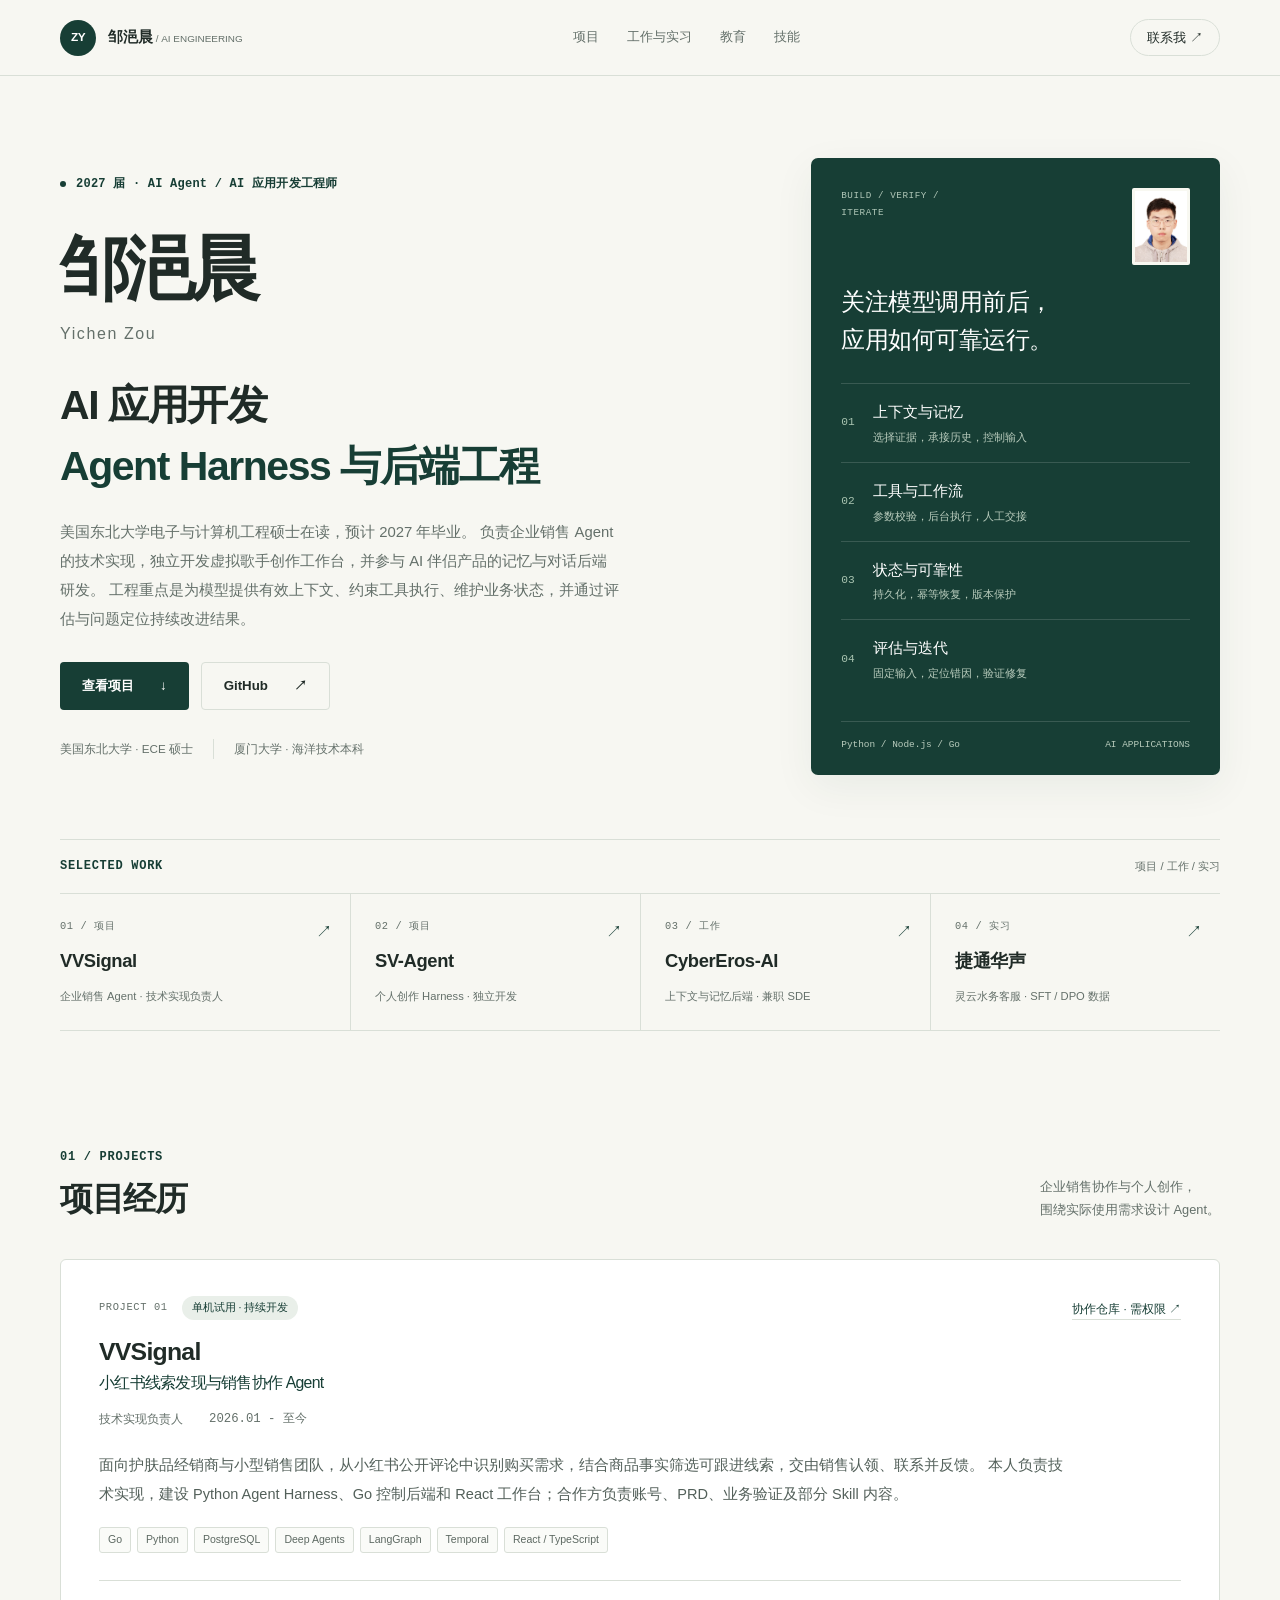
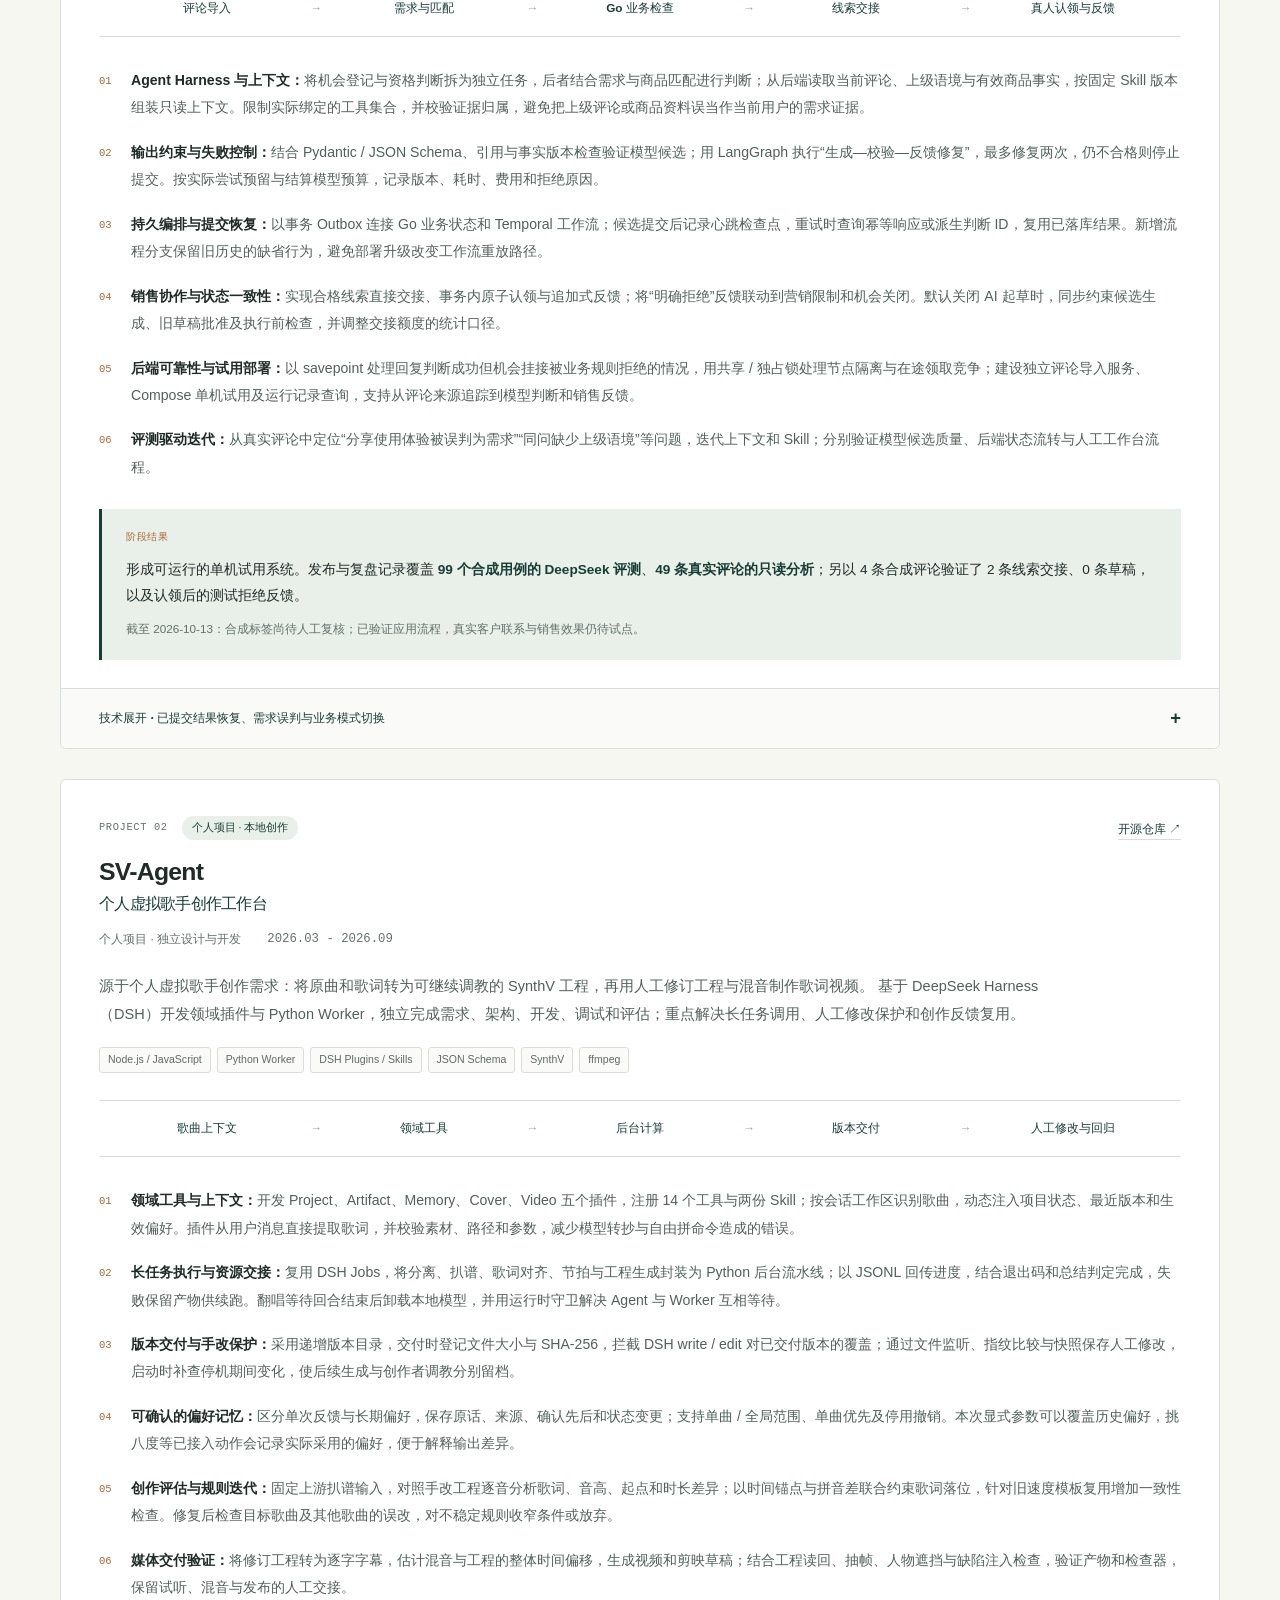
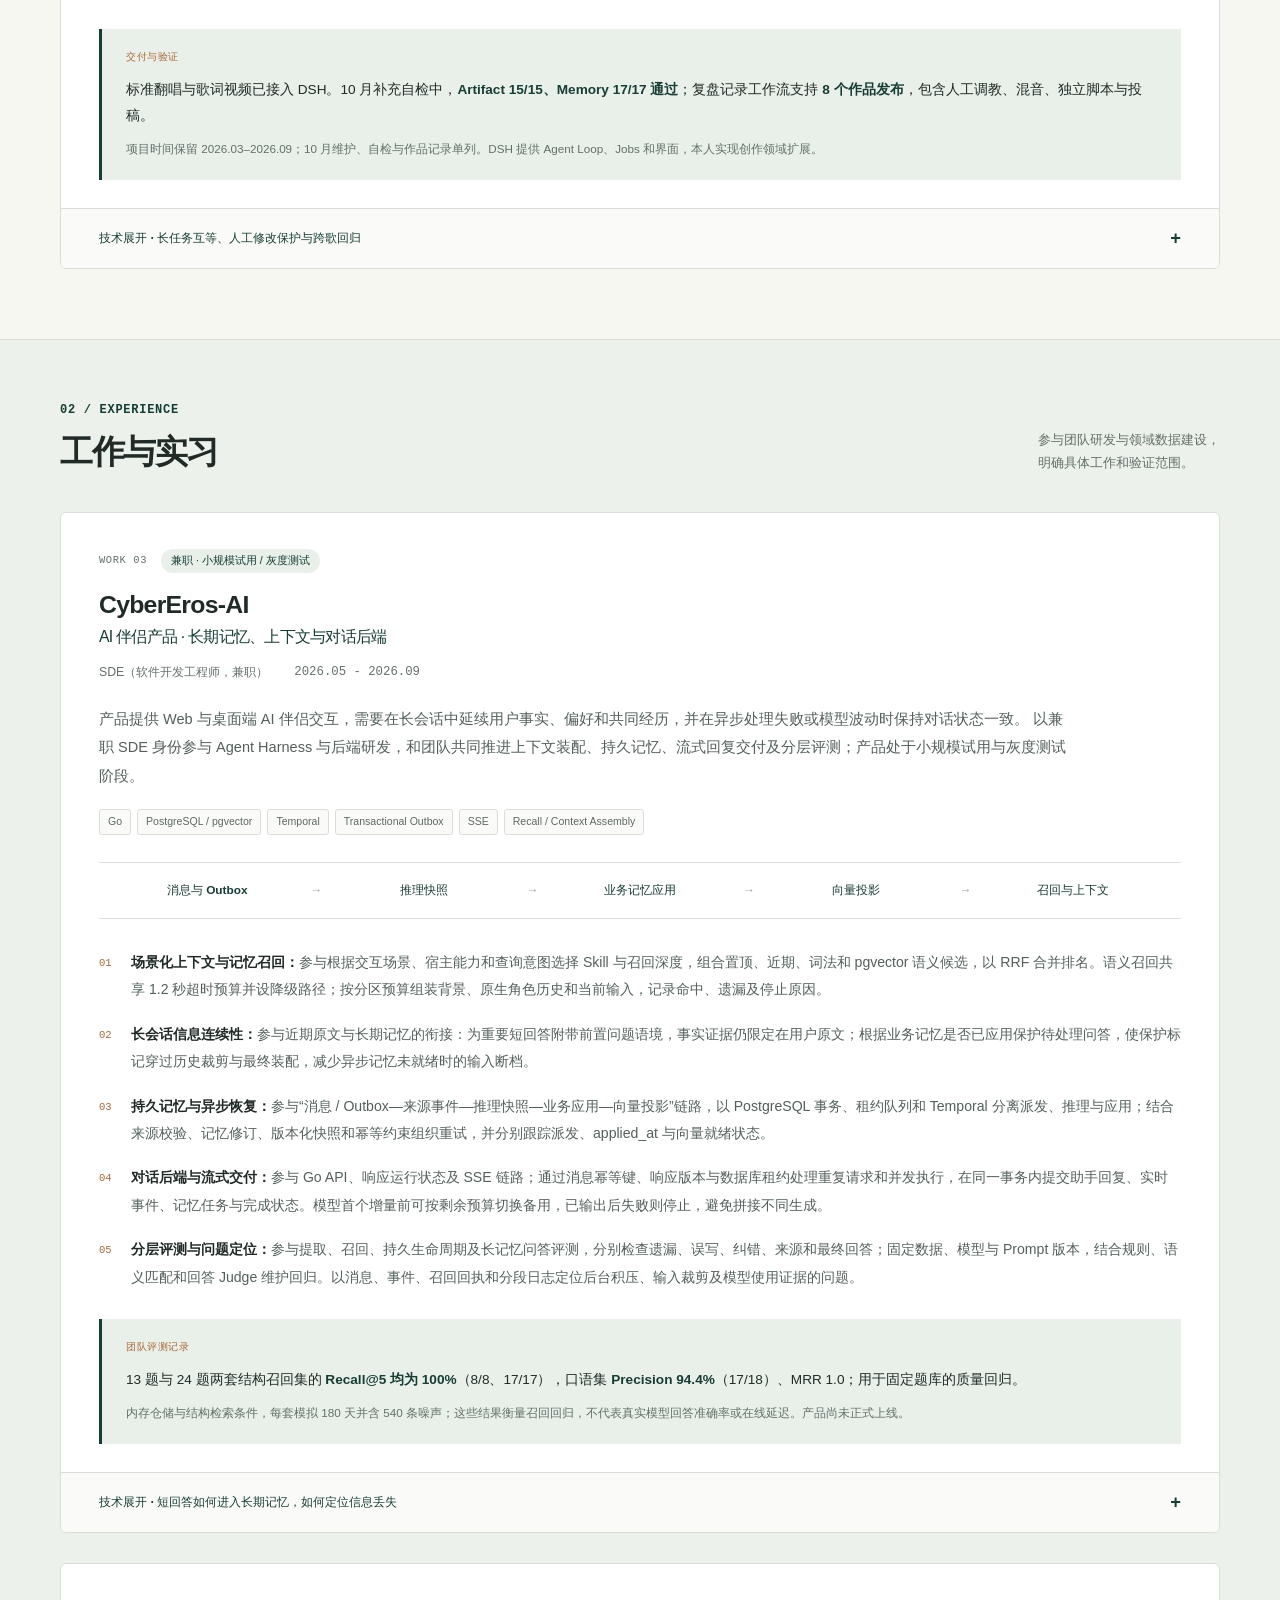
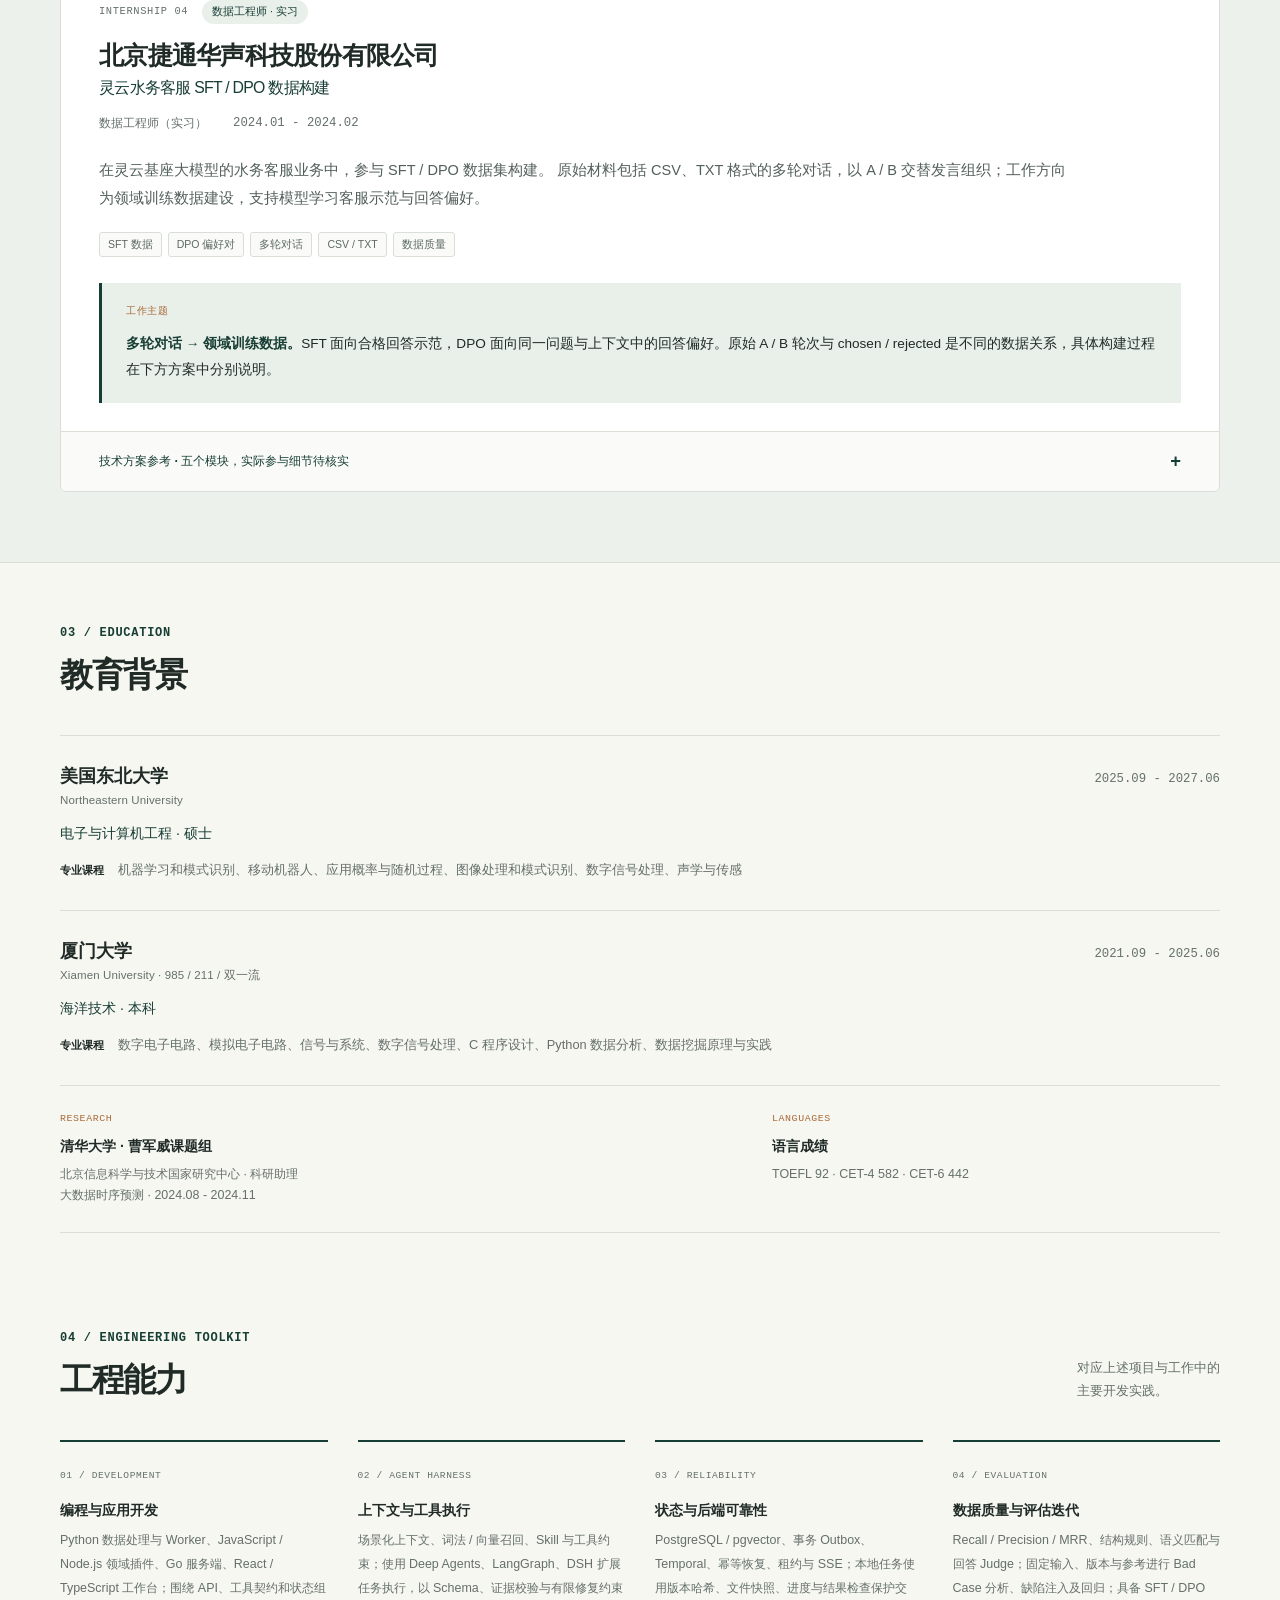
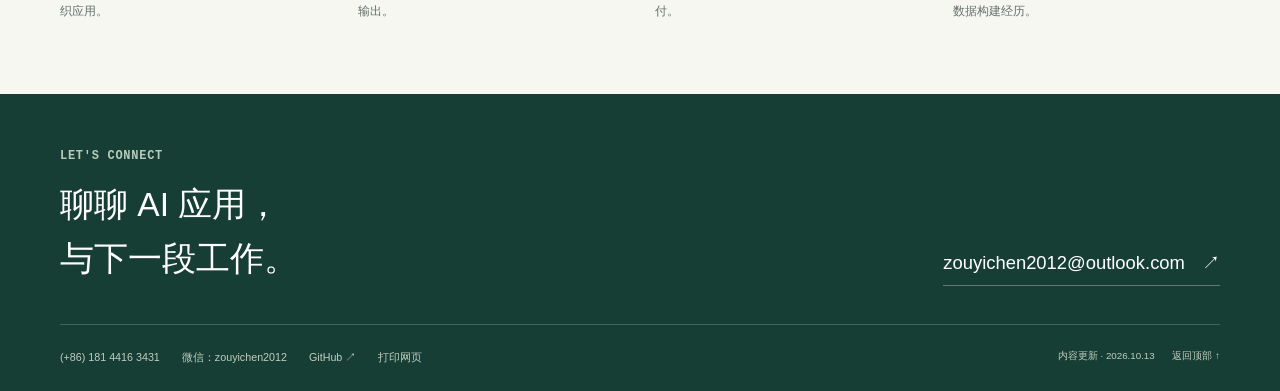
==== commit 5d079831: "Rewrite resume narratives after full review of four authoritative sources" ====
--- a/index.html
+++ b/index.html
@@ -1,26 +1,26 @@
-<!DOCTYPE html>
+<!doctype html>
 <html lang="zh-CN">
   <head>
-    <meta charset="UTF-8">
-    <meta name="viewport" content="width=device-width, initial-scale=1.0">
+    <meta charset="UTF-8" />
+    <meta name="viewport" content="width=device-width, initial-scale=1.0" />
     <meta
       name="description"
       content="邹浥晨 · AI Agent / AI 应用开发工程师。企业销售 Agent、个人创作工作台、对话记忆后端与 SFT/DPO 数据工程。"
->
-    <meta property="og:title" content="邹浥晨 | AI Agent / AI 应用开发工程师">
+    />
+    <meta property="og:title" content="邹浥晨 | AI Agent / AI 应用开发工程师" />
     <meta
       property="og:description"
-      content="以上下文、工具、状态与评估，构建可以交付的 AI 应用。"
->
-    <meta property="og:type" content="website">
-    <meta name="theme-color" content="#173e35">
+      content="东北大学 ECE 硕士，2027 届。聚焦 AI 应用开发、Agent Harness、上下文与记忆、可靠任务执行及评估迭代。"
+    />
+    <meta property="og:type" content="website" />
+    <meta name="theme-color" content="#173e35" />
     <title>邹浥晨 | AI Agent / AI 应用开发工程师</title>
     <link
       rel="icon"
       href="data:image/svg+xml,%3Csvg xmlns='http://www.w3.org/2000/svg' viewBox='0 0 64 64'%3E%3Crect width='64' height='64' rx='14' fill='%23173e35'/%3E%3Ctext x='32' y='42' text-anchor='middle' font-size='26' font-family='Arial' font-weight='700' fill='%23fff'%3EZY%3C/text%3E%3C/svg%3E"
->
-    <link rel="stylesheet" href="styles.css?v=20261013-authority">
-    <script src="script.js?v=20261013-authority" defer></script>
+    />
+    <link rel="stylesheet" href="styles.css?v=20261013-rewrite" />
+    <script src="script.js?v=20261013-rewrite" defer></script>
   </head>
   <body>
     <a class="skip-link" href="#main">跳至简历正文</a>
@@ -46,11 +46,13 @@
           </p>
           <h1 id="hero-title">邹浥晨<span class="name-en">Yichen Zou</span></h1>
           <p class="hero-statement">
-            把模型能力，<br>接进<span>可交付的工作流。</span>
+            AI 应用开发<br /><span>Agent Harness 与后端工程</span>
           </p>
           <p class="hero-description">
-            聚焦 Agent
-            Harness、上下文与记忆、后端可靠性和评估迭代。通过企业销售协作、虚拟歌手创作与对话产品，把模型输入、工具执行、业务状态和结果验证连接起来。
+            美国东北大学电子与计算机工程硕士在读，预计 2027 年毕业。
+            负责企业销售 Agent 的技术实现，独立开发虚拟歌手创作工作台，并参与 AI
+            伴侣产品的记忆与对话后端研发。
+            工程重点是为模型提供有效上下文、约束工具执行、维护业务状态，并通过评估与问题定位持续改进结果。
           </p>
           <div class="hero-actions">
             <a class="button primary" href="#projects"
@@ -76,37 +78,41 @@
               width="72"
               height="96"
               alt="邹浥晨证件照"
->
-          </div>
-          <p class="panel-title">从请求到结果。<br>每一步都可以解释。</p>
+            />
+          </div>
+          <p class="panel-title">关注模型调用前后，<br />应用如何可靠运行。</p>
           <ol class="engineering-loop">
             <li>
               <span class="loop-number">01</span>
               <div>
-                <strong>Context</strong><span>来源、记忆与输入预算</span>
+                <strong>上下文与记忆</strong
+                ><span>选择证据，承接历史，控制输入</span>
               </div>
             </li>
             <li>
               <span class="loop-number">02</span>
               <div>
-                <strong>Execution</strong><span>受约束工具与后台任务</span>
+                <strong>工具与工作流</strong
+                ><span>参数校验，后台执行，人工交接</span>
               </div>
             </li>
             <li>
               <span class="loop-number">03</span>
               <div>
-                <strong>State</strong><span>持久化、版本与失败恢复</span>
+                <strong>状态与可靠性</strong
+                ><span>持久化，幂等恢复，版本保护</span>
               </div>
             </li>
             <li>
               <span class="loop-number">04</span>
               <div>
-                <strong>Evaluation</strong><span>检查、归因与回归验证</span>
+                <strong>评估与迭代</strong
+                ><span>固定输入，定位错因，验证修复</span>
               </div>
             </li>
           </ol>
           <div class="panel-footer">
-            <span>Go / Python / JavaScript</span><span>Agent Harness</span>
+            <span>Python / Node.js / Go</span><span>AI APPLICATIONS</span>
           </div>
         </aside>
       </section>
@@ -147,9 +153,9 @@
         <div class="section-heading">
           <div>
             <p class="eyebrow">01 / PROJECTS</p>
-            <h2 id="projects-title">从业务需求到工程交付</h2>
-          </div>
-          <p>两个项目，两种运行场景。<br>共同关注上下文、执行和验证。</p>
+            <h2 id="projects-title">项目经历</h2>
+          </div>
+          <p>企业销售协作与个人创作，<br />围绕实际使用需求设计 Agent。</p>
         </div>
         <article class="case" id="vvsignal" aria-labelledby="vvsignal-title">
           <header class="case-header">
@@ -159,7 +165,7 @@
                 ><span class="badge">单机试用 · 持续开发</span>
               </div>
               <h3 id="vvsignal-title">
-                VVSignal<span>企业销售 Agent Harness</span>
+                VVSignal<span>小红书线索发现与销售协作 Agent</span>
               </h3>
               <p class="role">技术实现负责人 <span>2026.01 - 至今</span></p>
             </div>
@@ -172,10 +178,9 @@
             >
           </header>
           <p class="case-intro">
-            面向小红书护肤品评论的线索发现与销售协作。AI
-            判断购买需求和商品匹配，真人在官方 App
-            联系并反馈；本人负责技术实现，合作方提供账号、撰写 PRD、参与验证及
-            Skill 等技术内容。
+            面向护肤品经销商与小型销售团队，从小红书公开评论中识别购买需求，结合商品事实筛选可跟进线索，交由销售认领、联系并反馈。
+            本人负责技术实现，建设 Python Agent Harness、Go 控制后端和 React
+            工作台；合作方负责账号、PRD、业务验证及部分 Skill 内容。
           </p>
           <div class="tech-tags">
             <span>Go</span><span>Python</span><span>PostgreSQL</span
@@ -189,63 +194,59 @@
             <li>线索交接</li>
             <li>真人认领与反馈</li>
           </ol>
-          <div class="contributions">
-            <div>
-              <span class="item-number">01</span>
-              <h4>Harness 与受约束判断</h4>
-              <p>
-                从 Go 快照组装评论、上级语境与有效商品事实，固定 Skill
-                版本和只读工具；用 Pydantic / JSON
-                Schema、证据引用校验和最多两次修复约束候选，按真实尝试管理预算与停止条件。
-              </p>
-            </div>
-            <div>
-              <span class="item-number">02</span>
-              <h4>持久编排与结果复用</h4>
-              <p>
-                以 Temporal 承接事务 Outbox 事件，通过提交心跳检查点、Go
-                幂等响应查询及判断 ID
-                复用已落库结果。新模式保留旧工作流历史的缺省行为，支持历史重放验证。
-              </p>
-            </div>
-            <div>
-              <span class="item-number">03</span>
-              <h4>业务状态与人工协作</h4>
-              <p>
-                由 Go / PostgreSQL
-                保存权威状态，联动合格线索交接、事务内原子认领、额度统计与明确拒绝反馈。关闭起草时，同时约束候选、批准和执行前检查入口。
-              </p>
-            </div>
-            <div>
-              <span class="item-number">04</span>
-              <h4>一致性与故障处理</h4>
-              <p>
-                用事务与 savepoint 处理回复判断和机会挂接，用共享 /
-                独占锁处理节点隔离竞态；可选起草模式以版本绑定、租约 / epoch 和
-                unknown 账本管理动作，结果未知时先核对。
-              </p>
-            </div>
-          </div>
-          <div class="result-strip">
-            <div>
-              <strong>99 <small>个</small></strong
-              ><span>DeepSeek 合成评测用例</span>
-            </div>
-            <div>
-              <strong>49 <small>条</small></strong
-              ><span>小红书真实评论只读分析</span>
-            </div>
-            <div>
-              <strong>4 → 2</strong><span>合成评论 → 交接线索，0 草稿</span>
-            </div>
-          </div>
-          <p class="evidence-note">
-            结果来自 2026-10-13 发布与复盘记录。99 个用例尚待人工复核；4
-            条评论的交接与反馈属于试用环境测试。真实销售联系和经营闭环待验证。
-          </p>
+          <ul class="resume-points" aria-label="VVSignal 主要工作">
+            <li>
+              <strong>Agent Harness 与上下文：</strong
+              >将机会登记与资格判断拆为独立任务，后者结合需求与商品匹配进行判断；从后端读取当前评论、上级语境与有效商品事实，按固定
+              Skill
+              版本组装只读上下文。限制实际绑定的工具集合，并校验证据归属，避免把上级评论或商品资料误当作当前用户的需求证据。
+            </li>
+            <li>
+              <strong>输出约束与失败控制：</strong>结合 Pydantic / JSON
+              Schema、引用与事实版本检查验证模型候选；用 LangGraph
+              执行“生成—校验—反馈修复”，最多修复两次，仍不合格则停止提交。按实际尝试预留与结算模型预算，记录版本、耗时、费用和拒绝原因。
+            </li>
+            <li>
+              <strong>持久编排与提交恢复：</strong>以事务 Outbox 连接 Go
+              业务状态和 Temporal
+              工作流；候选提交后记录心跳检查点，重试时查询幂等响应或派生判断
+              ID，复用已落库结果。新增流程分支保留旧历史的缺省行为，避免部署升级改变工作流重放路径。
+            </li>
+            <li>
+              <strong>销售协作与状态一致性：</strong
+              >实现合格线索直接交接、事务内原子认领与追加式反馈；将“明确拒绝”反馈联动到营销限制和机会关闭。默认关闭
+              AI
+              起草时，同步约束候选生成、旧草稿批准及执行前检查，并调整交接额度的统计口径。
+            </li>
+            <li>
+              <strong>后端可靠性与试用部署：</strong>以 savepoint
+              处理回复判断成功但机会挂接被业务规则拒绝的情况，用共享 /
+              独占锁处理节点隔离与在途领取竞争；建设独立评论导入服务、Compose
+              单机试用及运行记录查询，支持从评论来源追踪到模型判断和销售反馈。
+            </li>
+            <li>
+              <strong>评测驱动迭代：</strong
+              >从真实评论中定位“分享使用体验被误判为需求”“同问缺少上级语境”等问题，迭代上下文和
+              Skill；分别验证模型候选质量、后端状态流转与人工工作台流程。
+            </li>
+          </ul>
+          <div class="outcome">
+            <p class="mini-label">阶段结果</p>
+            <p>
+              形成可运行的单机试用系统。发布与复盘记录覆盖
+              <strong>99 个合成用例的 DeepSeek 评测</strong>、<strong
+                >49 条真实评论的只读分析</strong
+              >；另以 4 条合成评论验证了 2 条线索交接、0
+              条草稿，以及认领后的测试拒绝反馈。
+            </p>
+            <p class="outcome-note">
+              截至
+              2026-10-13：合成标签尚待人工复核；已验证应用流程，真实客户联系与销售效果仍待试点。
+            </p>
+          </div>
           <details class="case-detail">
             <summary>
-              <span>展开架构分工、评测与迭代案例</span
+              <span>技术展开 · 已提交结果恢复、需求误判与业务模式切换</span
               ><span class="detail-symbol" aria-hidden="true">+</span>
             </summary>
             <div class="detail-body">
@@ -315,24 +316,50 @@
               <div class="case-stories">
                 <div>
                   <p class="mini-label">上下文迭代</p>
-                  <h4>“同问”需要上级评论</h4>
-                  <p>
-                    将 parent / parents
-                    加入只读快照，分离当前作者的需求与上级语境；资格证据仍只能引用当前机会信号。针对商品使用分享被误判为购买需求，修订登记与资格
-                    Skill。
+                  <h4>理解“同问”，同时保留证据归属</h4>
+                  <p>
+                    单独读取短评论会漏掉需求语境，而将父评论当作当前用户的陈述又会造成误判。
+                    在 Go 快照中加入 parent /
+                    parents，提供上级语境，资格证据仍限定在当前机会信号。 同批
+                    49 条真实评论经 Skill 调整后，登记机会由 13 条变为 10
+                    条：移除 5 条、新增 2 条追问，其中边界需求仍由业务方复核。
                   </p>
                 </div>
                 <div>
                   <p class="mini-label">状态联动</p>
-                  <h4>只找线索，要同步改整条控制链</h4>
-                  <p>
-                    除了停止模型起草，还需拒绝旧草稿批准、在执行前复验配置，并更新交接计数和拒绝营销状态。试用走查验证交接后认领、测试拒绝反馈及机会关闭。
+                  <h4>默认只找线索，旧草稿也要受新状态约束</h4>
+                  <p>
+                    跳过起草调用后，旧草稿仍可能从批准入口触发后续动作。 因此在
+                    Propose、Approve
+                    与执行前复验三处检查当前配置，并同步交接计数和拒绝反馈。
+                    试用环境以合成评论走查“导入—判断—交接—认领—明确拒绝”，验证机会关闭与营销限制联动。
+                  </p>
+                </div>
+                <div>
+                  <p class="mini-label">幂等恢复</p>
+                  <h4>写入已成功，响应丢失后先查询</h4>
+                  <p>
+                    候选已写入 Go，但 worker
+                    未收到响应或后续记录失败时，直接重跑会重复生成。提交检查点、后端幂等响应和
+                    assessment_id
+                    用于识别这次执行已经完成的写入，再补齐收尾。结果尚未持久化的崩溃窗口仍可能再次调用模型，业务写入幂等与模型调用计费分别管理。
+                  </p>
+                </div>
+                <div>
+                  <p class="mini-label">模型诊断</p>
+                  <h4>先检查实际输入，再判断模型能力</h4>
+                  <p>
+                    本机模型出现忽略
+                    Skill、错引证据及无依据数字时，排查发现实际上下文窗口只有
+                    4,096，导致说明被截断；调整为 16,384
+                    的配置后继续回归。保留失败样本与引用校验，按具体模型及配置决定是否进入试点。
                   </p>
                 </div>
               </div>
               <p class="scope-note">
-                当前具备 Compose 单机试用、隔离导入服务及 mTLS / SPIRE
-                配置。真实企业登录和集群部署待验收；交接总额度仍有并发竞争窗口，受阻线索的自动重检尚未覆盖全部条件。
+                运行范围：单机试用，AI 筛选线索，真人在官方 App
+                联系。可选起草模式保留人工审批、版本绑定及未知发送结果账本。
+                当前仍需完善交接总额度的并发控制与受阻线索自动重检；企业登录和真实集群部署尚待验收。
               </p>
             </div>
           </details>
@@ -346,7 +373,7 @@
               </div>
               <h3 id="sv-title">SV-Agent<span>个人虚拟歌手创作工作台</span></h3>
               <p class="role">
-                独立开发 · 需求 / 架构 / 插件 / Worker / 评估
+                个人项目 · 独立设计与开发
                 <span>2026.03 - 2026.09</span>
               </p>
             </div>
@@ -359,10 +386,10 @@
             >
           </header>
           <p class="case-intro">
-            基于 DeepSeek
-            Harness（DSH）扩展创作领域，让原曲、歌词与反馈进入可追踪的翻唱和歌词视频工作流，交付可编辑
-            SynthV
-            工程、视频及剪映草稿。本人完成项目设计、开发、调试与评估，也参与试听、工程修改和作品验收。
+            源于个人虚拟歌手创作需求：将原曲和歌词转为可继续调教的 SynthV
+            工程，再用人工修订工程与混音制作歌词视频。 基于 DeepSeek
+            Harness（DSH）开发领域插件与 Python
+            Worker，独立完成需求、架构、开发、调试和评估；重点解决长任务调用、人工修改保护和创作反馈复用。
           </p>
           <div class="tech-tags">
             <span>Node.js / JavaScript</span><span>Python Worker</span
@@ -376,63 +403,58 @@
             <li>版本交付</li>
             <li>人工修改与回归</li>
           </ol>
-          <div class="contributions">
-            <div>
-              <span class="item-number">01</span>
-              <h4>五个插件与十四个工具</h4>
-              <p>
-                实现 Project、Artifact、Memory、Cover、Video 插件与两份
-                Skill，按歌曲工作区注入状态、版本和偏好。插件直接提取用户歌词，校验路径、素材和参数，再将任务交给
-                Worker。
-              </p>
-            </div>
-            <div>
-              <span class="item-number">02</span>
-              <h4>长任务与资源交接</h4>
-              <p>
-                用 DSH Jobs 编排 Python 媒体计算，回传 JSONL
-                进度，联合检查退出码与任务总结。等待回合结束后让出本地模型；通过运行时守卫解决
-                Agent 等结果、任务等回合结束的互等。
-              </p>
-            </div>
-            <div>
-              <span class="item-number">03</span>
-              <h4>版本与人工成果保护</h4>
-              <p>
-                每次生成独立版本，交付时登记 SHA-256，拦截 DSH 的 write / edit
-                覆盖；监听文件变动并保存快照。偏好保留用户原话，经确认后生效，支持单曲优先、撤销和采用记录。
-              </p>
-            </div>
-            <div>
-              <span class="item-number">04</span>
-              <h4>以手改工程驱动评估</h4>
-              <p>
-                固定上游扒谱输入，逐音比较生成版与手改版；结合时间 /
-                音高匹配、独立参照、缺陷注入与跨歌回归，定位歌词漂移、八度误改和缓存失效，收窄或放弃会产生误改的规则。
-              </p>
-            </div>
-          </div>
-          <div class="result-strip">
-            <div>
-              <strong>5 / 14 / 2</strong
-              ><span>领域插件 / 自定义工具 / Skill</span>
-            </div>
-            <div>
-              <strong>15 + 17</strong><span>Artifact 与 Memory 自检通过项</span>
-            </div>
-            <div>
-              <strong>8 <small>个</small></strong
-              ><span>复盘记录的发布作品</span>
-            </div>
-          </div>
-          <p class="evidence-note">
-            自检为 2026-10-11 macOS
-            指定场景；作品包含人工修改、混音和独立脚本。10
-            月维护与创作记录作为项目结束后的补充，不改变对外项目日期。
-          </p>
+          <ul class="resume-points" aria-label="SV-Agent 主要工作">
+            <li>
+              <strong>领域工具与上下文：</strong>开发
+              Project、Artifact、Memory、Cover、Video 五个插件，注册 14
+              个工具与两份
+              Skill；按会话工作区识别歌曲，动态注入项目状态、最近版本和生效偏好。插件从用户消息直接提取歌词，并校验素材、路径和参数，减少模型转抄与自由拼命令造成的错误。
+            </li>
+            <li>
+              <strong>长任务执行与资源交接：</strong>复用 DSH
+              Jobs，将分离、扒谱、歌词对齐、节拍与工程生成封装为 Python
+              后台流水线；以 JSONL
+              回传进度，结合退出码和总结判定完成，失败保留产物供续跑。翻唱等待回合结束后卸载本地模型，并用运行时守卫解决
+              Agent 与 Worker 互相等待。
+            </li>
+            <li>
+              <strong>版本交付与手改保护：</strong
+              >采用递增版本目录，交付时登记文件大小与 SHA-256，拦截 DSH write /
+              edit
+              对已交付版本的覆盖；通过文件监听、指纹比较与快照保存人工修改，启动时补查停机期间变化，使后续生成与创作者调教分别留档。
+            </li>
+            <li>
+              <strong>可确认的偏好记忆：</strong
+              >区分单次反馈与长期偏好，保存原话、来源、确认先后和状态变更；支持单曲
+              /
+              全局范围、单曲优先及停用撤销。本次显式参数可以覆盖历史偏好，挑八度等已接入动作会记录实际采用的偏好，便于解释输出差异。
+            </li>
+            <li>
+              <strong>创作评估与规则迭代：</strong
+              >固定上游扒谱输入，对照手改工程逐音分析歌词、音高、起点和时长差异；以时间锚点与拼音差联合约束歌词落位，针对旧速度模板复用增加一致性检查。修复后检查目标歌曲及其他歌曲的误改，对不稳定规则收窄条件或放弃。
+            </li>
+            <li>
+              <strong>媒体交付验证：</strong
+              >将修订工程转为逐字字幕，估计混音与工程的整体时间偏移，生成视频和剪映草稿；结合工程读回、抽帧、人物遮挡与缺陷注入检查，验证产物和检查器，保留试听、混音与发布的人工交接。
+            </li>
+          </ul>
+          <div class="outcome">
+            <p class="mini-label">交付与验证</p>
+            <p>
+              标准翻唱与歌词视频已接入 DSH。10 月补充自检中，<strong
+                >Artifact 15/15、Memory 17/17 通过</strong
+              >；复盘记录工作流支持
+              <strong>8 个作品发布</strong
+              >，包含人工调教、混音、独立脚本与投稿。
+            </p>
+            <p class="outcome-note">
+              项目时间保留 2026.03–2026.09；10 月维护、自检与作品记录单列。DSH
+              提供 Agent Loop、Jobs 和界面，本人实现创作领域扩展。
+            </p>
+          </div>
           <details class="case-detail">
             <summary>
-              <span>展开工具分工、修复案例与交付结果</span
+              <span>技术展开 · 长任务互等、人工修改保护与跨歌回归</span
               ><span class="detail-symbol" aria-hidden="true">+</span>
             </summary>
             <div class="detail-body">
@@ -456,35 +478,62 @@
               </div>
               <div class="case-stories">
                 <div>
-                  <p class="mini-label">歌词对齐</p>
-                  <h4>重复快句中的整段漂移</h4>
-                  <p>
-                    把 HubertFA 时间锚点与拼音差组合为单调
-                    DP，约束重复段落的歌词落位；修复后对原曲和其他手改歌曲做匹配与误改检查。
-                  </p>
-                </div>
-                <div>
-                  <p class="mini-label">缓存一致性</p>
-                  <h4>输入改了，旧模板却仍被复用</h4>
-                  <p>
-                    负 BPM
-                    修复后增加模板与当前速度表的一致性检查，不一致则保留旧模板并重建。续跑复用部分中间文件，完整依赖指纹仍待完善。
-                  </p>
-                </div>
-                <div>
-                  <p class="mini-label">参数与偏好</p>
-                  <h4>八度规则需要保留创作者选择</h4>
-                  <p>
-                    将挑八度开关接入可确认偏好与交付记录。指定歌曲《调查中》原机记录八度差
-                    21 → 0、音高匹配 91% → 98%；结果限定于该歌曲与版本。
-                  </p>
-                </div>
-                <div>
-                  <p class="mini-label">验证检查器</p>
-                  <h4>区域检查与人物遮挡分别判定</h4>
-                  <p>
-                    《怪物》字幕原机记录遮挡段数 95 →
-                    0，并通过故意改坏排版进行缺陷注入。用不同参照检查实现，避免检查器与实现共享错误假设。
+                  <p class="mini-label">运行时约束</p>
+                  <h4>“不要等任务”需要落实到执行入口</h4>
+                  <p>
+                    翻唱任务需要等 turn/end 后让出模型，但 Agent 在同一回合调用
+                    job_output 等待结果，造成互等。
+                    在插件等待期拦截该会话的查询，回合结束后放行；假 Worker
+                    自检覆盖等待期拒绝、其他会话不受影响和结束后恢复。
+                  </p>
+                </div>
+                <div>
+                  <p class="mini-label">工程与人工协作</p>
+                  <h4>新生成另开版本，手改另存快照</h4>
+                  <p>
+                    创作软件会用内存工程覆盖磁盘文件，后台不直接修改已交付版本。
+                    seal 登记交付哈希，监听后续修改并保存快照；Artifact
+                    自检使用真实文件监听和快照内容比对。 守卫覆盖指定 DSH
+                    工具，外部进程写入依靠事后检测；超过 50 MB
+                    的文件只记录变动。
+                  </p>
+                </div>
+                <div>
+                  <p class="mini-label">评估驱动产品取舍</p>
+                  <h4>八度规则在新歌曲上出现误改</h4>
+                  <p>
+                    六首测试中，规则修改 126 个音，独立音频裁判只支持其中 1
+                    次、支持原结果 80 次，另有 45 次无法判断。
+                    将开关接入单曲偏好和交付说明；《调查中》关闭该规则后，原机记录八度差
+                    21 → 0、音高匹配 91% → 98%。这一结果限于指定歌曲和版本。
+                  </p>
+                </div>
+                <div>
+                  <p class="mini-label">固定输入回归</p>
+                  <h4>歌词修正需要检查其他歌曲是否退化</h4>
+                  <p>
+                    重复快句仅靠字符匹配容易漂移，采用 HubertFA
+                    时间锚点与拼音差构建单调 DP。 后续 10
+                    月试验中，一律按行插值使《公主》匹配数 440 →
+                    435，因而收窄到异常远锚点与跨行长间隔。
+                    该后续修正属于本机未提交记录；目标曲局部改善与整首试听验收分别判断。
+                  </p>
+                </div>
+                <div>
+                  <p class="mini-label">缓存失效</p>
+                  <h4>速度表已修正，旧模板仍会被复用</h4>
+                  <p>
+                    段落重叠造成负
+                    BPM；修复速度表后，续跑仍按“文件存在”跳过模板生成。增加模板与当前速度表的一致性检查，不一致则挪开保留并重建，原机记录另复查十张速度表未变。该修复覆盖速度模板，其他中间产物的完整依赖指纹仍待补齐。
+                  </p>
+                </div>
+                <div>
+                  <p class="mini-label">检查器验证</p>
+                  <h4>用不同参照与缺陷注入核对字幕</h4>
+                  <p>
+                    《怪物》换底片后字幕遮挡人物，单看预设区域无法检出。按真实画面空白范围约束字幕外框，再独立检查人物遮挡，原机记录遮挡段数
+                    95 →
+                    0。故意改宽区域后，区域检查仍通过而人物检查报错，证明两条检查能发现不同问题。
                   </p>
                 </div>
               </div>
@@ -510,7 +559,7 @@
               <p class="eyebrow">02 / EXPERIENCE</p>
               <h2 id="experience-title">工作与实习</h2>
             </div>
-            <p>对话运行链路与领域训练数据，<br>从状态到质量逐层检查。</p>
+            <p>参与团队研发与领域数据建设，<br />明确具体工作和验证范围。</p>
           </div>
           <article class="case" id="cybereros" aria-labelledby="cyber-title">
             <header class="case-header">
@@ -520,7 +569,9 @@
                   ><span class="badge">兼职 · 小规模试用 / 灰度测试</span>
                 </div>
                 <h3 id="cyber-title">
-                  CyberEros-AI<span>对话 Agent Harness 与记忆后端</span>
+                  CyberEros-AI<span
+                    >AI 伴侣产品 · 长期记忆、上下文与对话后端</span
+                  >
                 </h3>
                 <p class="role">
                   SDE（软件开发工程师，兼职）<span>2026.05 - 2026.09</span>
@@ -528,9 +579,10 @@
               </div>
             </header>
             <p class="case-intro">
-              参与 AI 伴侣产品的 Agent Harness
-              与对话后端开发，与团队协作推进上下文与 Skill
-              装配、持久记忆工作流、可靠回复交付及记忆评测。产品处于小规模试用和灰度测试阶段，尚未正式上线。
+              产品提供 Web 与桌面端 AI
+              伴侣交互，需要在长会话中延续用户事实、偏好和共同经历，并在异步处理失败或模型波动时保持对话状态一致。
+              以兼职 SDE 身份参与 Agent Harness
+              与后端研发，和团队共同推进上下文装配、持久记忆、流式回复交付及分层评测；产品处于小规模试用与灰度测试阶段。
             </p>
             <div class="tech-tags">
               <span>Go</span><span>PostgreSQL / pgvector</span
@@ -544,97 +596,98 @@
               <li>向量投影</li>
               <li>召回与上下文</li>
             </ol>
-            <div class="contributions">
-              <div>
-                <span class="item-number">01</span>
-                <h4>上下文工程与 Skill 路由</h4>
-                <p>
-                  参与按场景、能力与召回意图装配输入，融合词法 /
-                  向量候选及来源证据；通过分区预算、待应用原文保护和回执，将角色化历史、背景数据与当前问题接入模型请求。
-                </p>
-              </div>
-              <div>
-                <span class="item-number">02</span>
-                <h4>持久记忆与异步恢复</h4>
-                <p>
-                  参与以事务 Outbox、租约队列和 Temporal
-                  分离推理与应用。保留短回答的前置问题语境，校验原文证据，保存版本化推理快照、记忆修订和
-                  applied_at，再衔接向量投影。
-                </p>
-              </div>
-              <div>
-                <span class="item-number">03</span>
-                <h4>后端与可靠流式交付</h4>
-                <p>
-                  参与 Go API 与
-                  SSE，事务内提交助手消息、实时事件、记忆任务和完成状态；结合幂等键、响应版本、执行租约及完成回放处理重试，通过首字前备用切换和分段日志诊断模型故障。
-                </p>
-              </div>
-              <div>
-                <span class="item-number">04</span>
-                <h4>分层评测与 Bad Case</h4>
-                <p>
-                  参与提取、召回、持久生命周期和长记忆问答评测。围绕 Recall /
-                  Precision、MRR、证据、纠错、误写和拒答固定数据 / 模型 / Prompt
-                  版本，结合规则、语义匹配与 Judge 定位和回归。
-                </p>
-              </div>
-            </div>
-            <div class="result-strip">
-              <div>
-                <strong>13 / 24 <small>题</small></strong
-                ><span>两套结构召回回归集</span>
-              </div>
-              <div>
-                <strong>100%</strong><span>固定题库 Recall@5：8/8、17/17</span>
-              </div>
-              <div>
-                <strong>94.4%</strong><span>口语题库 Precision：17/18</span>
-              </div>
-            </div>
-            <p class="evidence-note">
-              团队材料记录的内存仓储 / 结构检索成绩，两套集均模拟 180 天并含 540
-              条噪声，MRR 均为
-              1.0。结果用于固定题库回归；真实模型回答与线上延迟另行评估。
-            </p>
+            <ul class="resume-points" aria-label="CyberEros 参与工作">
+              <li>
+                <strong>场景化上下文与记忆召回：</strong
+                >参与根据交互场景、宿主能力和查询意图选择 Skill
+                与召回深度，组合置顶、近期、词法和 pgvector 语义候选，以 RRF
+                合并排名。语义召回共享 1.2
+                秒超时预算并设降级路径；按分区预算组装背景、原生角色历史和当前输入，记录命中、遗漏及停止原因。
+              </li>
+              <li>
+                <strong>长会话信息连续性：</strong
+                >参与近期原文与长期记忆的衔接：为重要短回答附带前置问题语境，事实证据仍限定在用户原文；根据业务记忆是否已应用保护待处理问答，使保护标记穿过历史裁剪与最终装配，减少异步记忆未就绪时的输入断档。
+              </li>
+              <li>
+                <strong>持久记忆与异步恢复：</strong>参与“消息 /
+                Outbox—来源事件—推理快照—业务应用—向量投影”链路，以 PostgreSQL
+                事务、租约队列和 Temporal
+                分离派发、推理与应用；结合来源校验、记忆修订、版本化快照和幂等约束组织重试，并分别跟踪派发、applied_at
+                与向量就绪状态。
+              </li>
+              <li>
+                <strong>对话后端与流式交付：</strong>参与 Go API、响应运行状态及
+                SSE
+                链路；通过消息幂等键、响应版本与数据库租约处理重复请求和并发执行，在同一事务内提交助手回复、实时事件、记忆任务与完成状态。模型首个增量前可按剩余预算切换备用，已输出后失败则停止，避免拼接不同生成。
+              </li>
+              <li>
+                <strong>分层评测与问题定位：</strong
+                >参与提取、召回、持久生命周期及长记忆问答评测，分别检查遗漏、误写、纠错、来源和最终回答；固定数据、模型与
+                Prompt 版本，结合规则、语义匹配和回答 Judge
+                维护回归。以消息、事件、召回回执和分段日志定位后台积压、输入裁剪及模型使用证据的问题。
+              </li>
+            </ul>
+            <div class="outcome">
+              <p class="mini-label">团队评测记录</p>
+              <p>
+                13 题与 24 题两套结构召回集的
+                <strong>Recall@5 均为 100%</strong>（8/8、17/17），口语集
+                <strong>Precision 94.4%</strong>（17/18）、MRR
+                1.0；用于固定题库的质量回归。
+              </p>
+              <p class="outcome-note">
+                内存仓储与结构检索条件，每套模拟 180 天并含 540
+                条噪声；这些结果衡量召回回归，不代表真实模型回答准确率或在线延迟。产品尚未正式上线。
+              </p>
+            </div>
             <details class="case-detail">
               <summary>
-                <span>展开记忆连续性、后端诊断与评测边界</span
+                <span>技术展开 · 短回答如何进入长期记忆，如何定位信息丢失</span
                 ><span class="detail-symbol" aria-hidden="true">+</span>
               </summary>
               <div class="detail-body">
                 <div class="case-stories">
                   <div>
-                    <p class="mini-label">上下文衔接 · 技术机制</p>
-                    <h4>短回答需要保留前置问题</h4>
+                    <p class="mini-label">主要技术案例 · 测试场景</p>
+                    <h4>用户说过“蓝色”，下一轮却可能缺少依据</h4>
                     <p>
-                      “蓝色”依赖“你喜欢什么颜色？”解释。SourceContext
-                      保留问句，证据限定为用户原文；长期记忆应用前保护问答，让保护标记穿过历史窗口和二次装配，进入原生
-                      History。
+                      短回答需要前置问题才能表达完整偏好。若问答移出近期窗口、异步记忆又未应用，就会出现信息交接空档。
+                      写入侧保留
+                      SourceContext，模型漏抽时对符合条件的关键短回答提供原话兜底；读取侧根据
+                      pending 状态保护问答，直到最终原生 History 装配。
+                      拒记、含糊回答和跨可见性问题不进入这条兜底。
                     </p>
                   </div>
                   <div>
                     <p class="mini-label">恢复检查点</p>
-                    <h4>派发、应用、向量就绪分别检查</h4>
+                    <h4>快照固定推理结果，幂等约束重复应用</h4>
                     <p>
-                      推理先落版本化快照，再 Apply 业务记忆，完成后写
-                      applied_at。快照复用推理结果，幂等约束重复应用；向量是后续投影，不能把已派发当作可召回。
+                      Infer 按事件、作用域与提取版本保存快照，Apply
+                      再校验证据并写入记忆修订，完成后更新 applied_at。
+                      应用重试复用快照；纠正事实时关闭旧修订、保留新值与证据。向量投影在业务应用之后异步完成，因此派发、业务可读和语义可检索分别检查。
                     </p>
                   </div>
                   <div>
-                    <p class="mini-label">模型故障</p>
-                    <h4>是否已输出，决定能否切备用</h4>
+                    <p class="mini-label">上下文可诊断性</p>
+                    <h4>召回到了，还要确认最终输入保留下来</h4>
                     <p>
-                      主模型尚未输出且预算允许时切备用；交付增量后失败不自动从头重播。请求幂等与数据库租约约束执行资格和结果提交，模型调用放在回复事务之外。
+                      沿“来源事件—记忆应用—检索计划—候选与回执—最终请求—回答”逐层核对。
+                      Instructions 放规则与背景，History 保留用户 /
+                      助手原文，Input
+                      放当前问题；检查完整请求预算，避免第一次召回命中、二次装配又丢失。
+                      Recall Receipt
+                      记录检索选择，最终输入与答案正确性另行验证。
                     </p>
                   </div>
                   <div>
                     <p class="mini-label">后台诊断</p>
-                    <h4>API 可用，后台也可能停滞</h4>
+                    <h4>没有报错，也可能没有后台消费</h4>
                     <p>
-                      历史记录包含 495 条 Outbox 积压和 3 个 Worker
-                      未启动。排查沿队列认领、Temporal Activity、applied_at
-                      和投影展开，以状态和消费进度检查后台链路。
+                      团队历史记录中，API 可回答，但 3 个 worker 未启动；495 条
+                      Outbox 积压，尝试数和错误数均为 0。 这类问题需要检查最老
+                      pending、领取与派发、Temporal
+                      Activity、业务应用和向量投影，不能只依赖健康接口或错误数。
+                      参与后端诊断时，以消费进度和分段状态区分未启动、执行失败和应用未完成。
                     </p>
                   </div>
                 </div>
@@ -673,7 +726,7 @@
                       <tr>
                         <th scope="row">后端恢复</th>
                         <td>251 条助手消息按备份恢复</td>
-                        <td>历史本机记录，与团队协作参与</td>
+                        <td>团队历史本机记录；未归为个人独立修复数量</td>
                       </tr>
                       <tr>
                         <th scope="row">CI / 部署</th>
@@ -709,78 +762,74 @@
               </div>
             </header>
             <p class="case-intro">
-              参与灵云基座大模型水务客服场景的 SFT / DPO 数据集构建。原始输入为
-              CSV、TXT 等格式的多轮对话数据，保留 A / B
-              交替发言的上下文结构；工作主题聚焦 AI
-              数据工程、模型生成工作流与评估。
+              在灵云基座大模型的水务客服业务中，参与 SFT / DPO 数据集构建。
+              原始材料包括 CSV、TXT 格式的多轮对话，以 A / B
+              交替发言组织；工作方向为领域训练数据建设，支持模型学习客服示范与回答偏好。
             </p>
             <div class="tech-tags">
               <span>SFT 数据</span><span>DPO 偏好对</span><span>多轮对话</span
               ><span>CSV / TXT</span><span>数据质量</span>
             </div>
-            <div class="internship-summary">
-              <div>
-                <p class="mini-label">业务方向</p>
-                <h4>水务客服领域数据</h4>
-                <p>
-                  围绕领域问答与对话上下文组织训练数据，关注示范回答、偏好依据和评测用例之间的关系。
-                </p>
-              </div>
-              <div>
-                <p class="mini-label">数据形态</p>
-                <h4>从原始对话到训练样本</h4>
-                <p>
-                  以多轮原始数据为输入。SFT 示范与 DPO 的 chosen / rejected
-                  回答对采用不同构建与审核口径。
-                </p>
-              </div>
+            <div class="outcome compact-outcome">
+              <p class="mini-label">工作主题</p>
+              <p>
+                <strong>多轮对话 → 领域训练数据。</strong>SFT
+                面向合格回答示范，DPO 面向同一问题与上下文中的回答偏好。原始 A /
+                B 轮次与 chosen / rejected
+                是不同的数据关系，具体构建过程在下方方案中分别说明。
+              </p>
             </div>
             <details class="case-detail">
               <summary>
-                <span>展开五个技术模块 · 候选说明</span
+                <span>技术方案参考 · 五个模块，实际参与细节待核实</span
                 ><span class="detail-symbol" aria-hidden="true">+</span>
               </summary>
               <div class="detail-body">
                 <p class="detail-note">
-                  以下为最新版参考材料中的技术候选展开，具体模块的实际承担尚待逐项核实。参考文件中的合格率、数据条数和工时数字属于模拟，未作为实习成绩展示。
+                  最新权威文件将以下内容列为候选方案，具体实现与个人承担尚未逐项核实；这里作为方案参考展示。模拟数据规模、合格率与工时未列入实际成绩，模型训练和调参也未列为已确认职责。
                 </p>
                 <ol class="module-list">
                   <li>
-                    <h4>模型生成工作流</h4>
+                    <h4>模型辅助生成与批处理</h4>
                     <p>
-                      以 Python 串联对话整理、生成 / 评审
-                      Prompt、模型调用、偏好配对、规则质检与导出，记录批次进度、失败原因和版本，支持有限重跑。
+                      用 Python 串联 CSV / TXT 解析、会话整理、生成 / 评审
+                      Prompt、模型调用、规则质检和版本导出。 先确认 A / B
+                      角色与会话边界，再处理清洗、脱敏、去重和分类；记录批次进度与失败原因，对可修复错误有限重跑，争议样本进入业务复核。
                     </p>
                   </li>
                   <li>
-                    <h4>知识与上下文</h4>
+                    <h4>业务依据与生成上下文</h4>
                     <p>
-                      按场景与适用条件组织业务依据、历史对话和缺失信息；保留来源，约束无依据断言，确保
-                      DPO 两个回答共享同一问题及上下文。
+                      按场景、资料版本和适用条件组织
+                      FAQ、办理规则及对话历史，保留引用与缺失条件。
+                      生成时约束无依据的账户状态或业务承诺；构建 DPO
+                      时让两个回答共享完整上下文，避免因已知条件不同而产生无效偏好。
                     </p>
                   </li>
                   <li>
-                    <h4>多维度评估</h4>
+                    <h4>规则、模型评审与人工复核</h4>
                     <p>
-                      结合结构规则、LLM-as-Judge
-                      和业务复核，检查格式、事实、条件、偏好有效性与人工一致性；固定条件比较数据、Prompt
-                      和模型输出版本。
+                      规则检查格式、轮次、来源分组与偏好对有效性；LLM-as-Judge
+                      辅助比较表达、完整性和偏好，业务人员核对事实与争议。
+                      固定评分标准，交换回答顺序检查位置偏差，并以独立样本校准人工一致性；数据合格率与模型回答正确率分别统计。
                     </p>
                   </li>
                   <li>
-                    <h4>评估记录采集</h4>
+                    <h4>评估采集与 Bad Case 回归</h4>
                     <p>
-                      关联样本编号、来源、模型 / Prompt /
-                      数据版本、评分理由、错误类别及耗时，形成 Bad Case
-                      归因、数据或 Prompt 修订和回归报告。
+                      关联样本编号、输入输出、来源、模型 / Prompt /
+                      数据版本、评分理由和错误类别，定位事实缺失、条件遗漏或偏好冲突。
+                      修改数据或 Prompt
+                      后重跑开发回归集，保留逐题差异和计数；参与过修复的坏例不再当作未见测试样本。
                     </p>
                   </li>
                   <li>
-                    <h4>标准用例与偏好数据</h4>
+                    <h4>标准用例、偏好对与来源隔离</h4>
                     <p>
-                      从业务审核的 GT 对话提取条件并填充
-                      schema，扩展问法和边界场景；记录 chosen / rejected
-                      依据，按来源组管理训练与评测隔离。
+                      将业务审核后的 GT 对话通过语义提取与 schema
+                      填充转为标准用例，扩展同义问法、多轮补充和信息不足场景。
+                      在相同 prompt 下形成 chosen / rejected
+                      并记录判定理由；同一原始会话及其改写、偏好衍生样本按来源组隔离训练、验证和测试。
                     </p>
                   </li>
                 </ol>
@@ -832,7 +881,7 @@
             <p class="mini-label">RESEARCH</p>
             <h4>清华大学 · 曹军威课题组</h4>
             <p>
-              北京信息科学与技术国家研究中心 · 科研助理<br>大数据时序预测 ·
+              北京信息科学与技术国家研究中心 · 科研助理<br />大数据时序预测 ·
               2024.08 - 2024.11
             </p>
           </div>
@@ -853,39 +902,42 @@
             <p class="eyebrow">04 / ENGINEERING TOOLKIT</p>
             <h2 id="skills-title">工程能力</h2>
           </div>
-          <p>围绕具体链路使用技术，<br>从实现到验证闭环。</p>
+          <p>对应上述项目与工作中的<br />主要开发实践。</p>
         </div>
         <div class="skills-grid">
           <div>
             <span class="mono">01 / DEVELOPMENT</span>
             <h3>编程与应用开发</h3>
             <p>
-              Go、Python、JavaScript /
-              Node.js、TypeScript、React；API、领域插件与媒体 Worker。
+              Python 数据处理与 Worker、JavaScript / Node.js 领域插件、Go
+              服务端、React / TypeScript 工作台；围绕
+              API、工具契约和状态组织应用。
             </p>
           </div>
           <div>
             <span class="mono">02 / AGENT HARNESS</span>
             <h3>上下文与工具执行</h3>
             <p>
-              Context Assembly、Skill 路由、只读工具、JSON
-              Schema、证据约束、有界修复与人工交接。
+              场景化上下文、词法 / 向量召回、Skill 与工具约束；使用 Deep
+              Agents、LangGraph、DSH 扩展任务执行，以
+              Schema、证据校验与有限修复约束输出。
             </p>
           </div>
           <div>
             <span class="mono">03 / RELIABILITY</span>
             <h3>状态与后端可靠性</h3>
             <p>
-              PostgreSQL / pgvector、Transactional
-              Outbox、Temporal、幂等键、租约、SSE、版本与快照。
+              PostgreSQL / pgvector、事务 Outbox、Temporal、幂等恢复、租约与
+              SSE；本地任务使用版本哈希、文件快照、进度与结果检查保护交付。
             </p>
           </div>
           <div>
             <span class="mono">04 / EVALUATION</span>
             <h3>数据质量与评估迭代</h3>
             <p>
-              召回评测、规则与语义判定、Bad Case、缺陷注入、固定输入回归；SFT /
-              DPO 数据构建。
+              Recall / Precision / MRR、结构规则、语义匹配与回答
+              Judge；固定输入、版本与参考进行 Bad Case
+              分析、缺陷注入及回归；具备 SFT / DPO 数据构建经历。
             </p>
           </div>
         </div>
@@ -895,7 +947,7 @@
           <div class="contact-top">
             <div>
               <p class="eyebrow">LET'S CONNECT</p>
-              <h2>聊聊 AI 应用，<br>与下一段工作。</h2>
+              <h2>聊聊 AI 应用，<br />与下一段工作。</h2>
             </div>
             <a class="contact-email" href="mailto:zouyichen2012@outlook.com"
               >zouyichen2012@outlook.com <span aria-hidden="true">↗</span></a
--- a/styles.css
+++ b/styles.css
@@ -519,6 +519,58 @@
   color: #95a499;
   font-weight: 400;
 }
+.resume-points {
+  list-style: none;
+  padding: 0;
+  margin: 0 0 28px;
+  counter-reset: responsibility;
+}
+.resume-points li {
+  counter-increment: responsibility;
+  position: relative;
+  padding: 0 0 0 32px;
+  font-size: 0.88rem;
+  line-height: 1.95;
+  color: #53605a;
+  overflow-wrap: anywhere;
+}
+.resume-points li + li {
+  margin-top: 17px;
+}
+.resume-points li::before {
+  content: counter(responsibility, decimal-leading-zero);
+  position: absolute;
+  top: 4px;
+  left: 0;
+  color: var(--gold);
+  font-family: monospace;
+  font-size: 0.66rem;
+}
+.resume-points strong {
+  color: var(--ink);
+  font-weight: 650;
+}
+.outcome {
+  margin: 0 0 28px;
+  padding: 20px 24px;
+  background: var(--accent-light);
+  border-left: 3px solid var(--accent);
+  font-size: 0.85rem;
+  line-height: 1.9;
+  overflow-wrap: anywhere;
+}
+.outcome strong {
+  color: var(--accent);
+  font-weight: 650;
+}
+.outcome .outcome-note {
+  margin-top: 9px;
+  font-size: 0.73rem;
+  color: var(--muted);
+}
+.compact-outcome {
+  margin-top: 26px;
+}
 .contributions {
   display: grid;
   grid-template-columns: 1fr 1fr;
